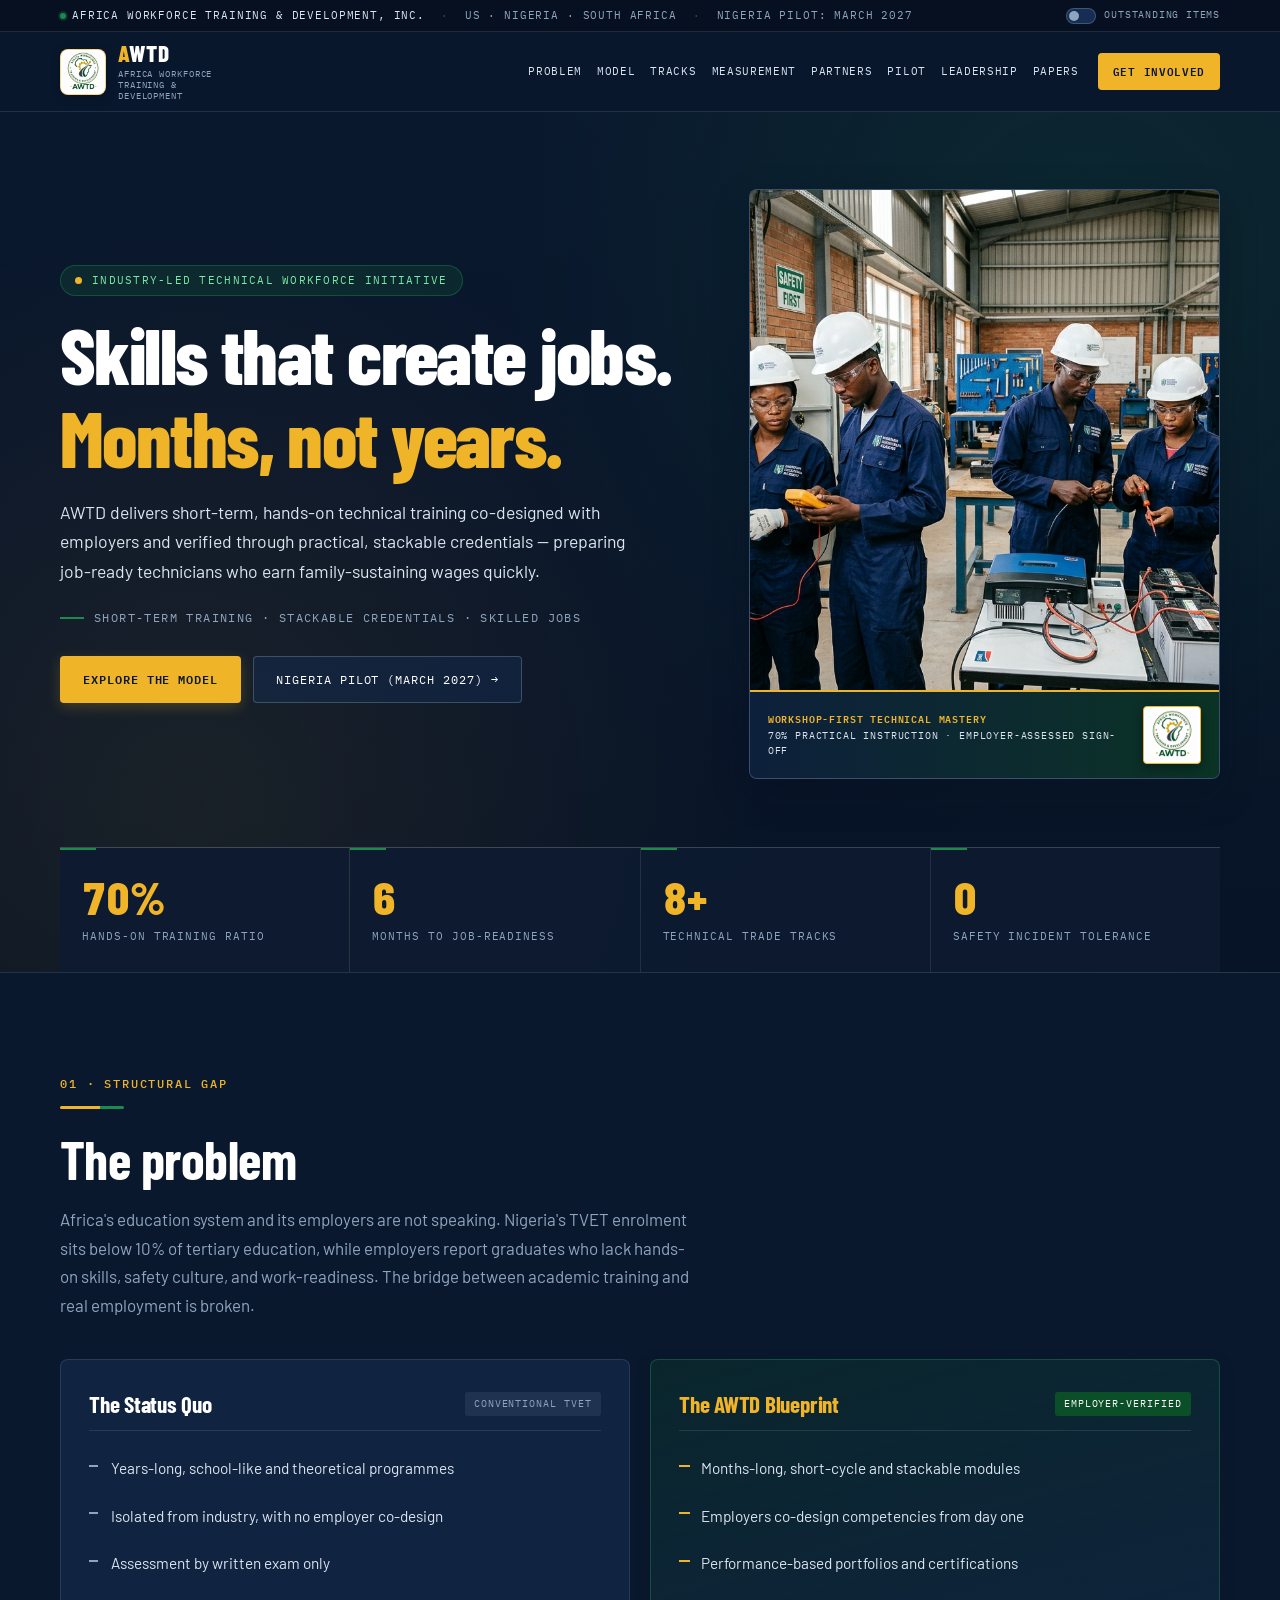
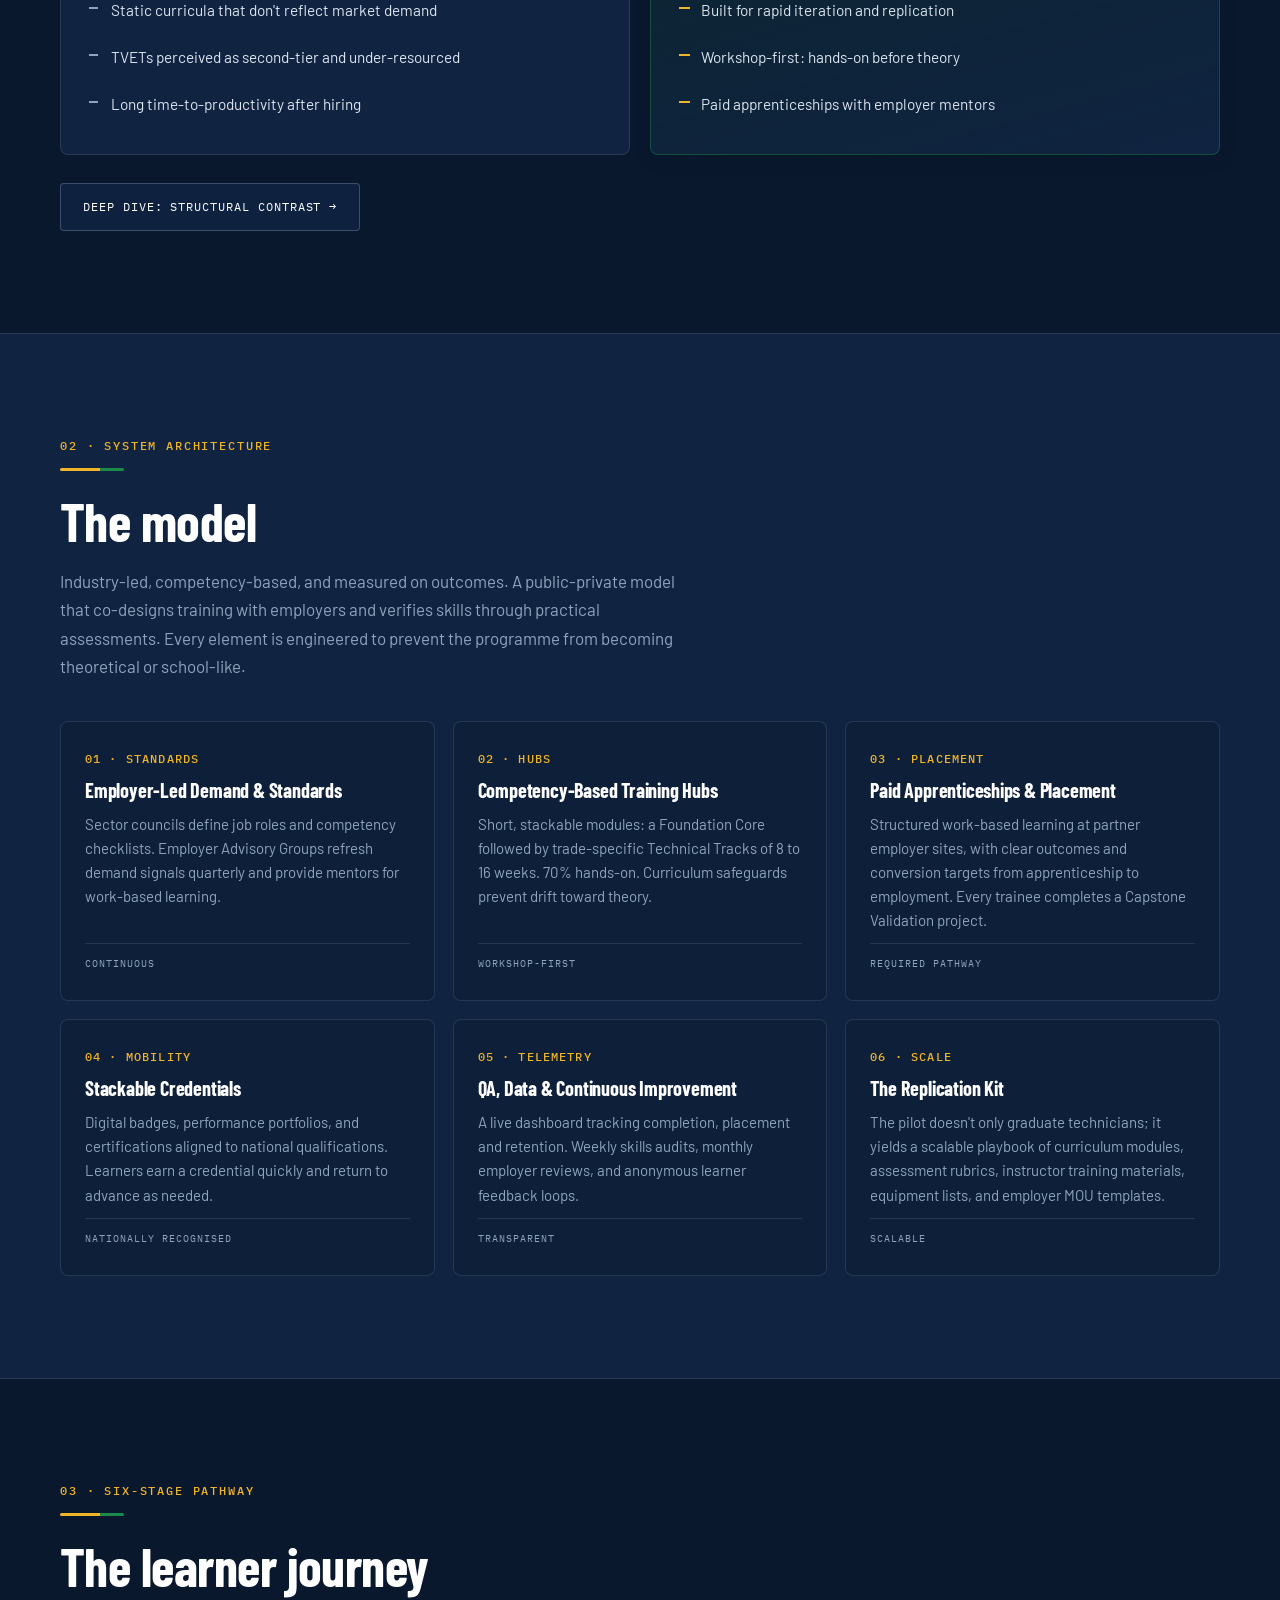
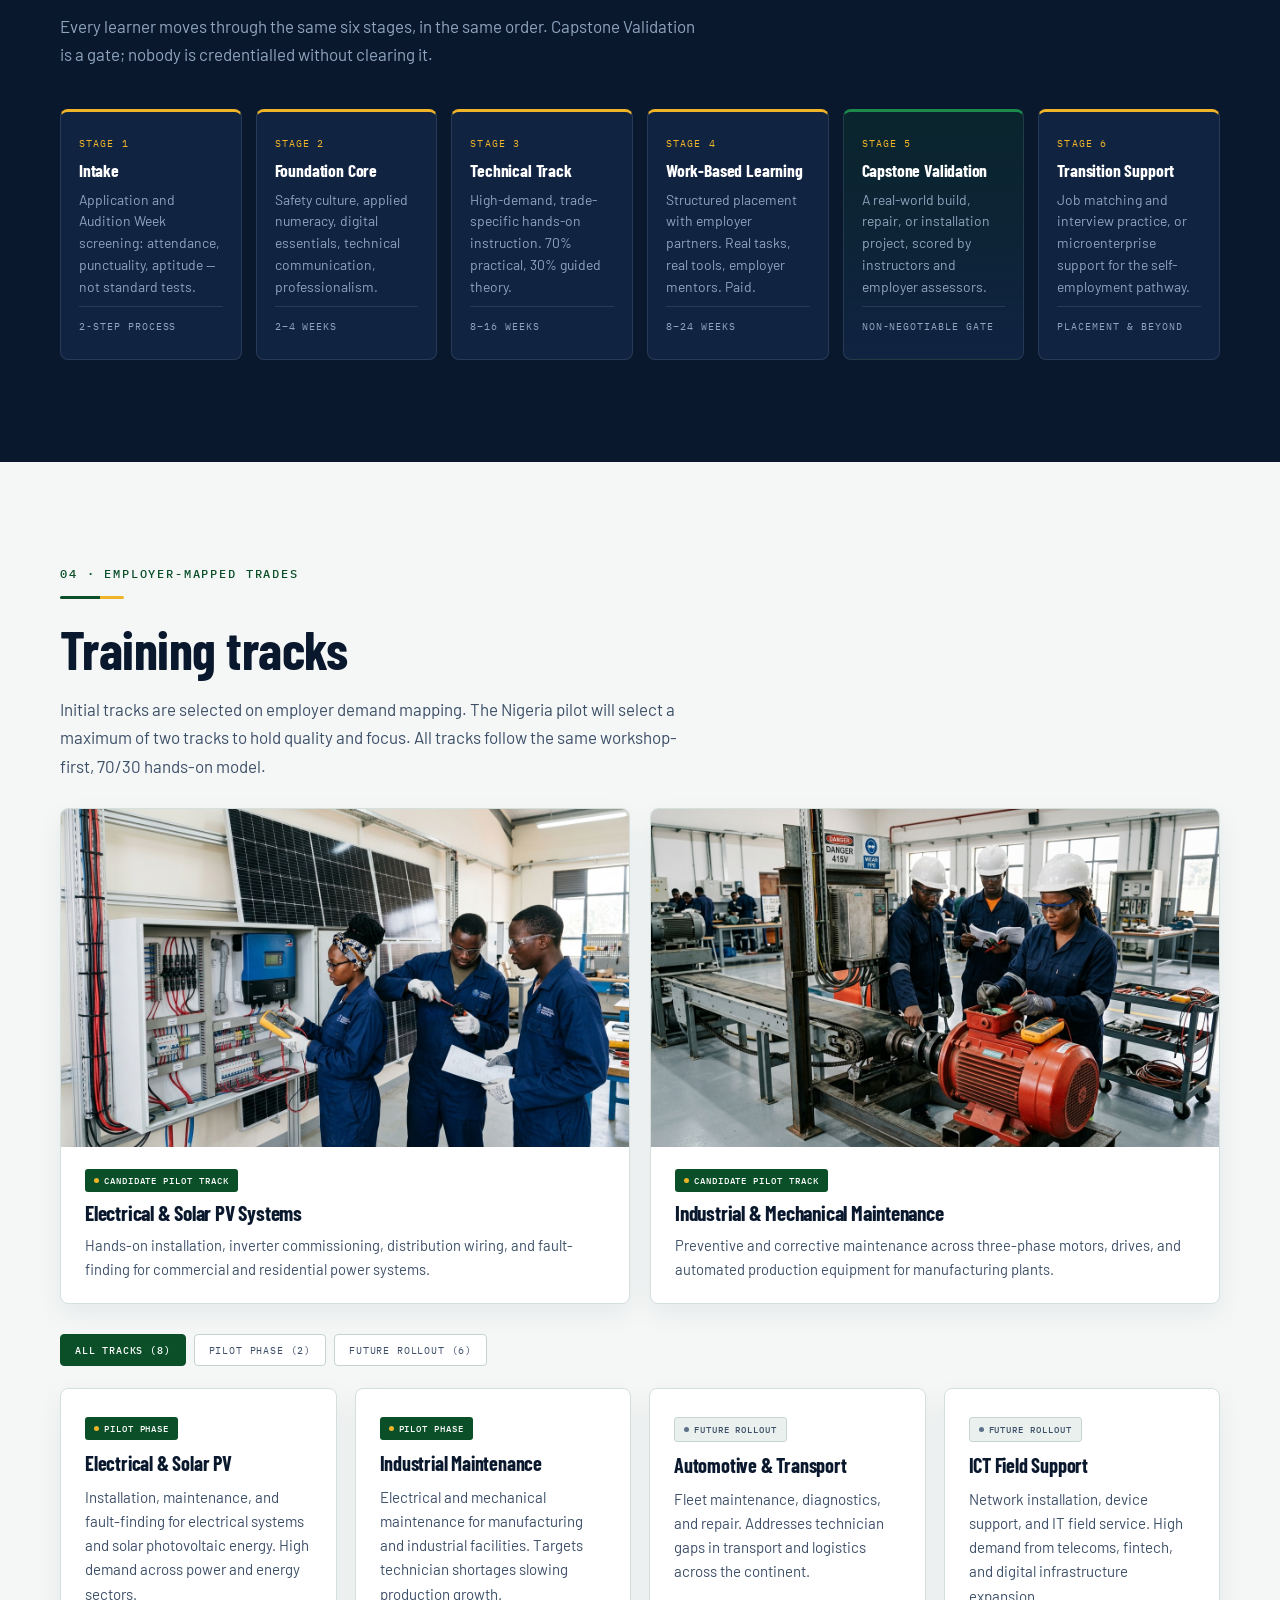
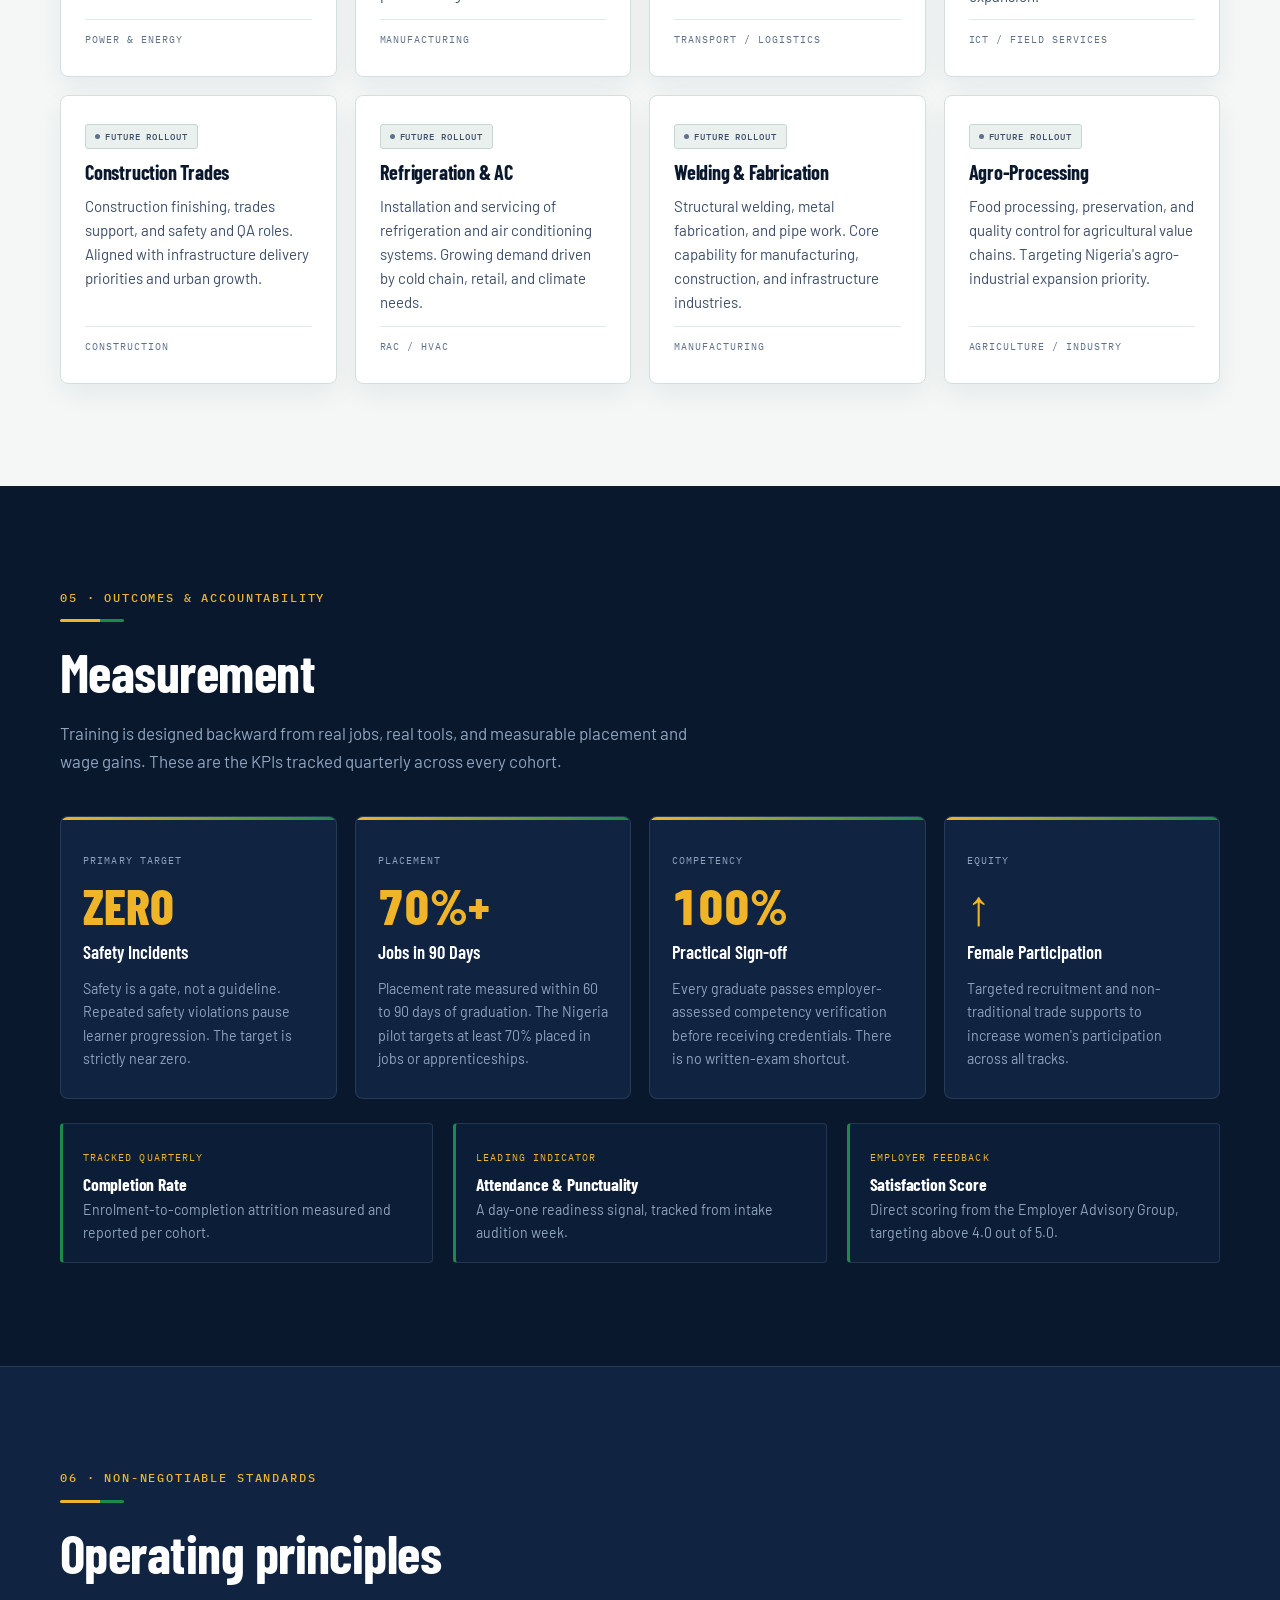
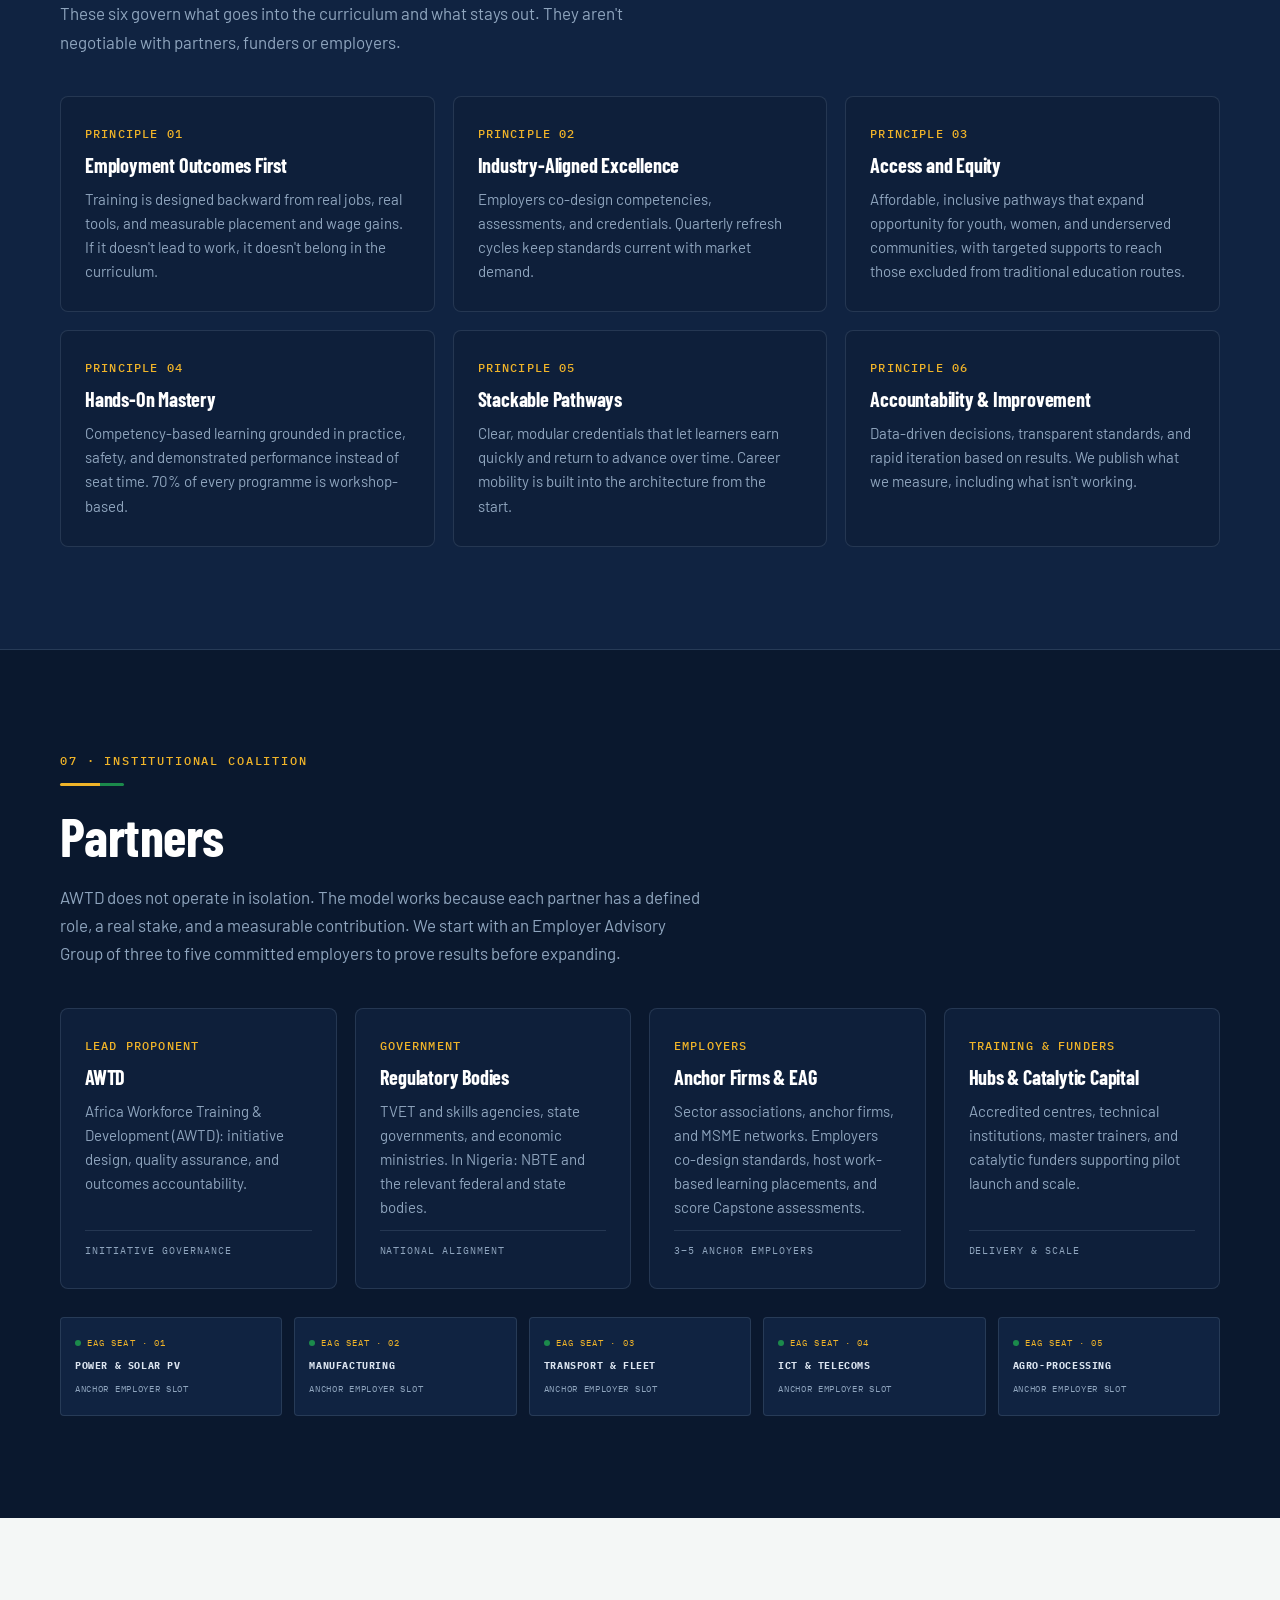
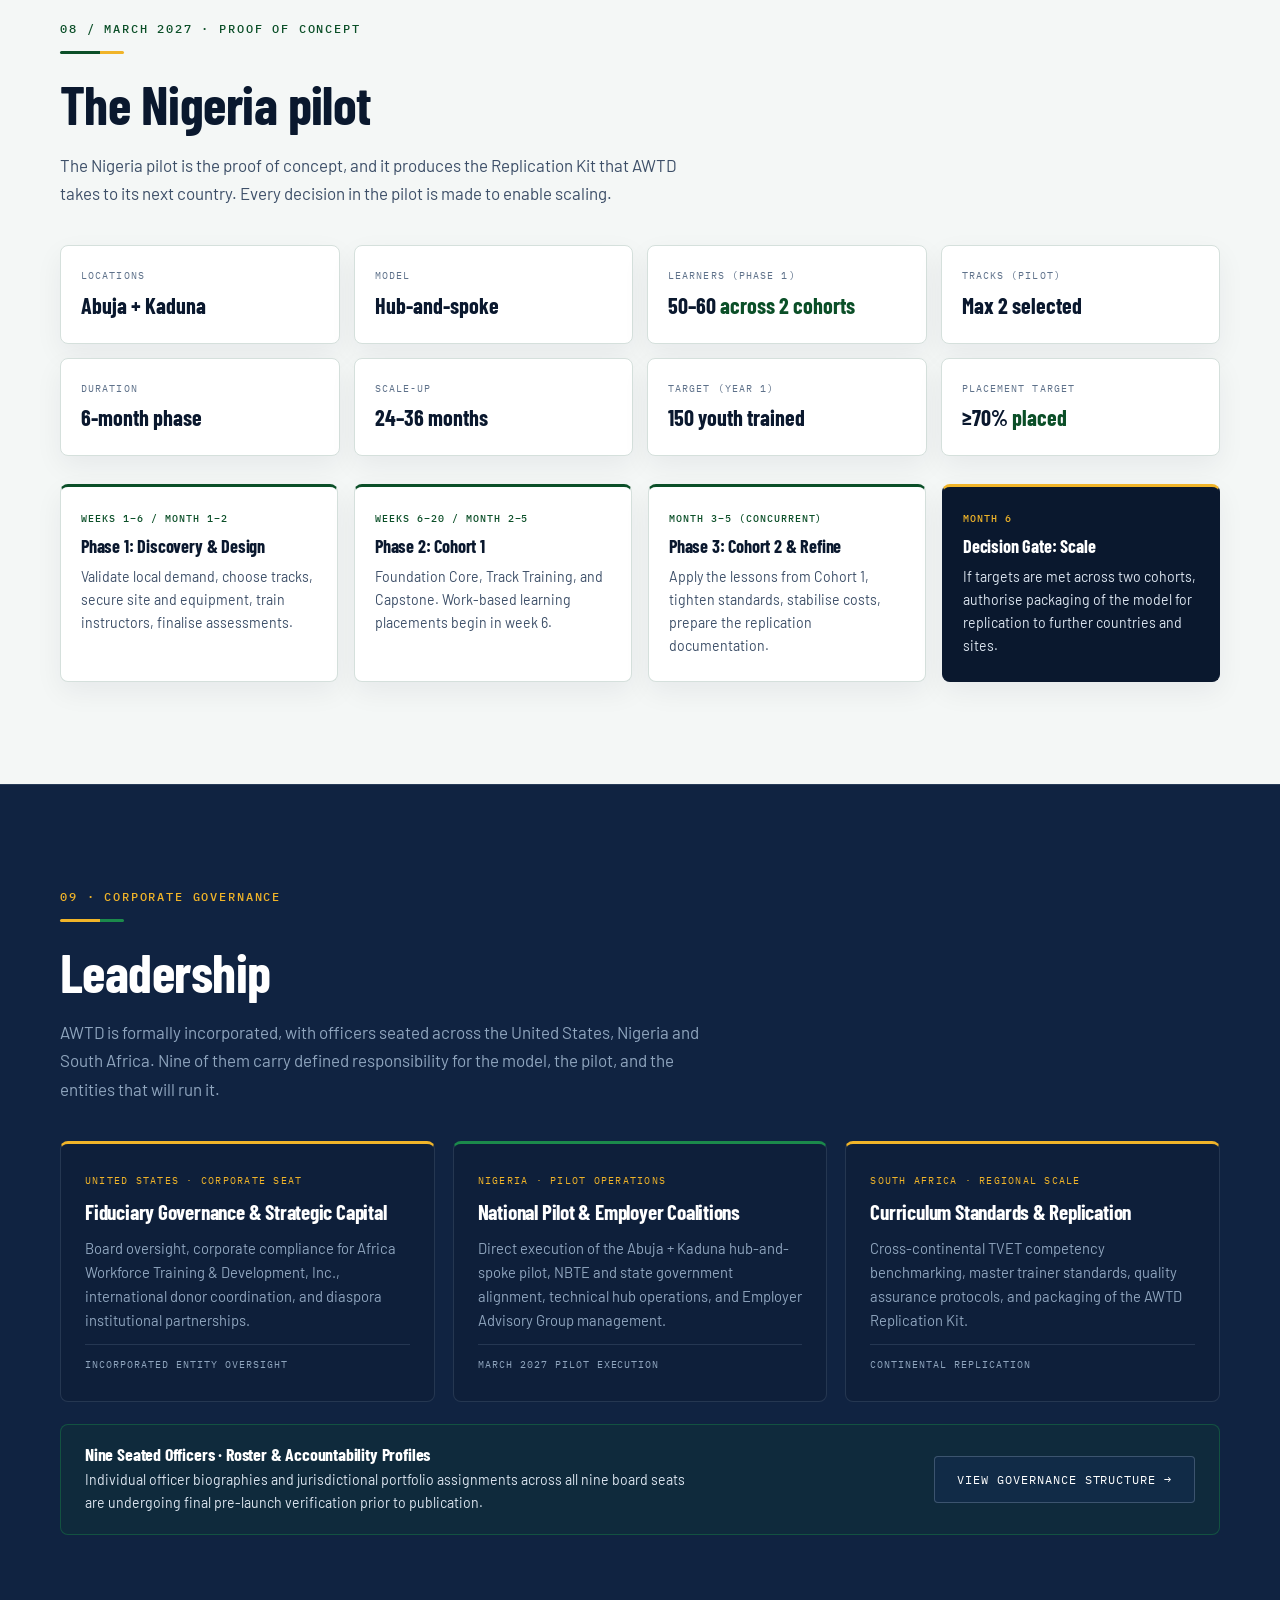
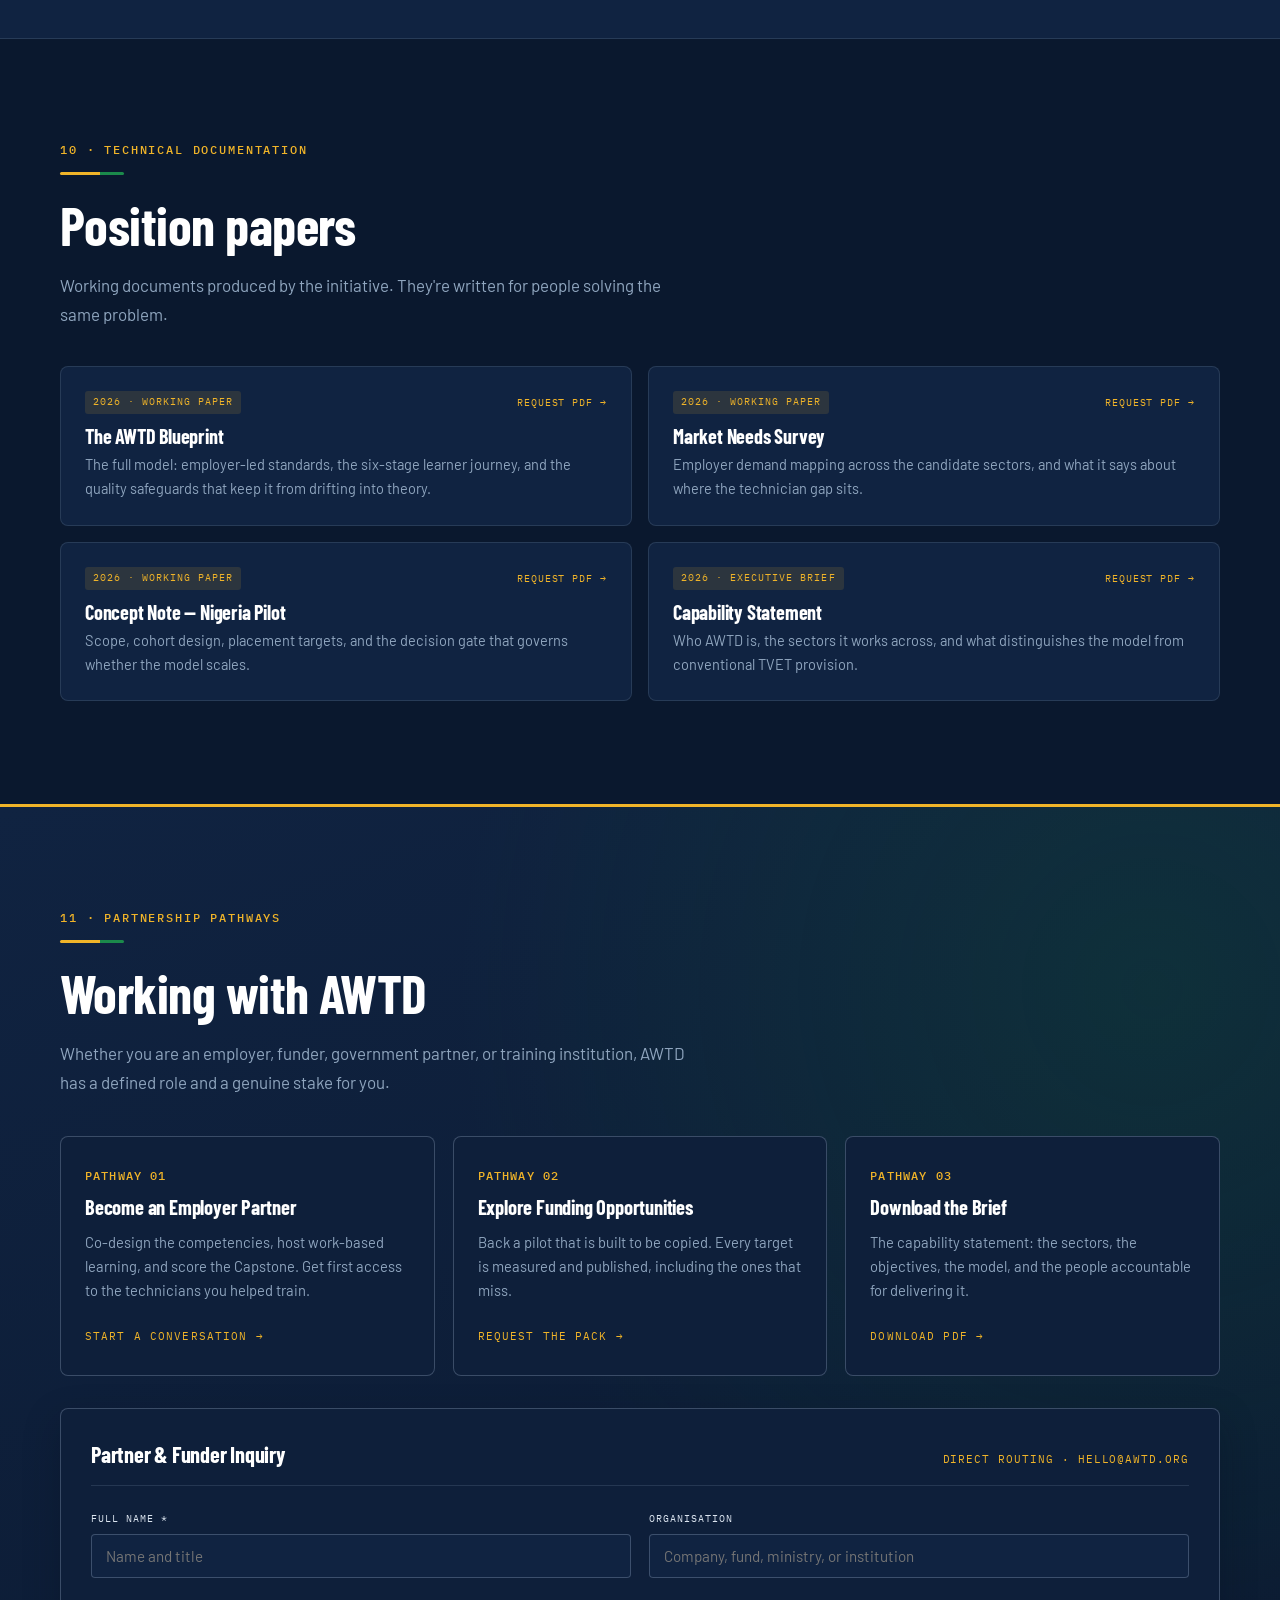
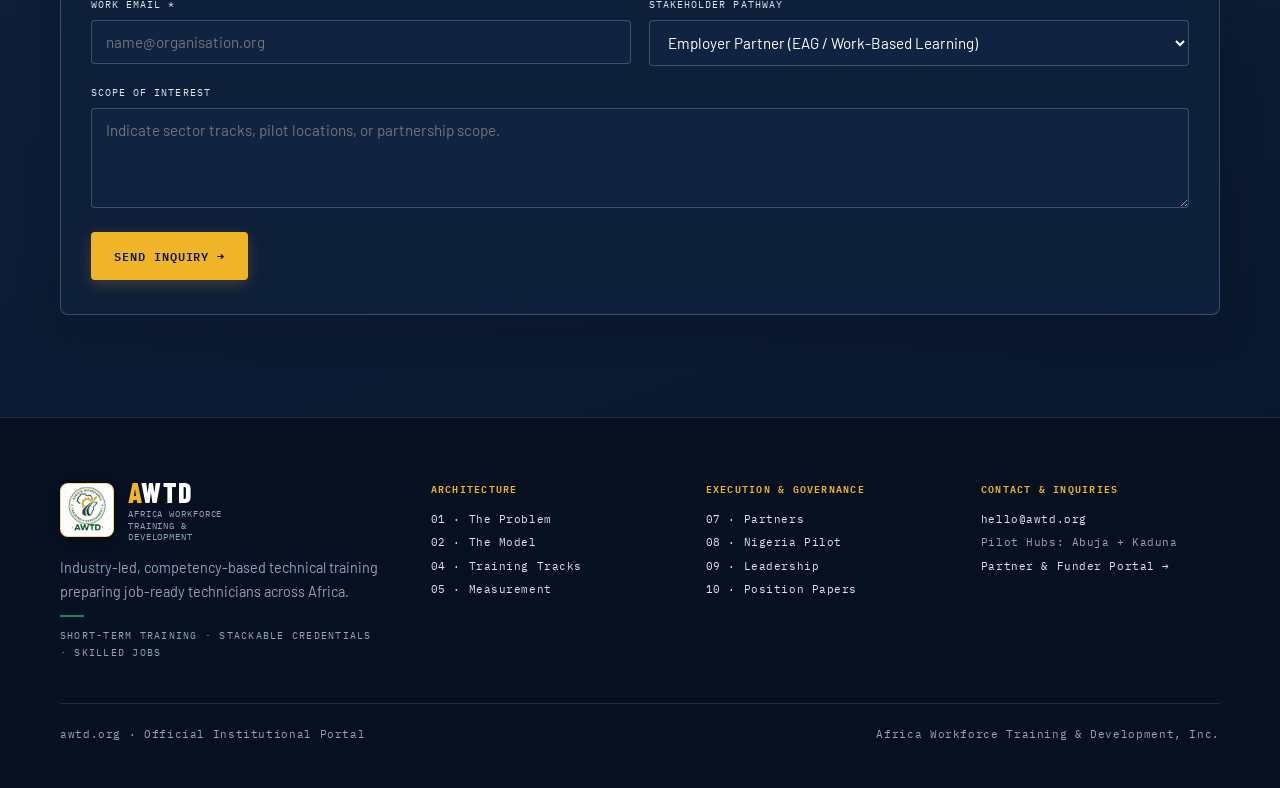
==== index.html @ c9d4e398 "Initial commit: Production-ready AWTD multi-page website" ====
<!DOCTYPE html>
<html lang="en">
<head>
  <meta charset="UTF-8">
  <meta name="viewport" content="width=device-width, initial-scale=1.0, viewport-fit=cover">
  <meta name="claude:viewport-fit-sides" content="cover">
  <meta name="description" content="Africa Workforce Training & Development (AWTD) — Industry-led technical training delivering short-term, hands-on training and stackable credentials across Africa.">
  <title>AWTD — Africa Workforce Training &amp; Development</title>
  <link rel="icon" type="image/jpeg" href="04%20Logos/awtd-official-logo.jpg">
  <link rel="preconnect" href="https://fonts.gstatic.com" crossorigin>
  <link rel="stylesheet" href="https://fonts.googleapis.com/css2?family=Barlow+Condensed:wght@500;600;700;800&family=Barlow:wght@400;500;600&family=IBM+Plex+Mono:wght@400;500&display=swap">
  <link rel="stylesheet" href="css/styles.css">
</head>
<body>

<a class="skip-link" href="#mainContent">Skip to content</a>

<!-- ── INSTITUTIONAL TOP BAR ─────────────────────────────────── -->
<div class="topbar" role="region" aria-label="Institutional status and governance controls">
  <div class="wrap topbar-in">
    <div class="topbar-meta">
      <span class="topbar-badge">
        <span class="topbar-dot" aria-hidden="true"></span>
        <span>Africa Workforce Training &amp; Development, Inc.</span>
      </span>
      <span class="topbar-sep topbar-hide-sm" aria-hidden="true">·</span>
      <span class="topbar-hide-sm">US · Nigeria · South Africa</span>
      <span class="topbar-sep topbar-hide-sm" aria-hidden="true">·</span>
      <span class="topbar-hide-sm">Nigeria Pilot: March 2027</span>
    </div>
    <label class="switch" title="Highlight slots awaiting final board sign-off or asset clearance">
      <input type="checkbox" id="reviewToggle" role="switch" aria-checked="false">
      <span>Outstanding items</span>
      <span class="switch-count" id="reviewCount" aria-label="Number of outstanding items">9</span>
    </label>
  </div>
</div>

<!-- ── PRIMARY NAVIGATION ────────────────────────────────────── -->
<nav class="nav" aria-label="Primary Navigation">
  <div class="wrap nav-in">
    <a class="mark" href="index.html" aria-label="AWTD — Africa Workforce Training & Development Home">
      <img class="mark-seal" src="04%20Logos/awtd-official-logo.jpg" alt="Official AWTD Logo" width="46" height="46">
      <div class="mark-text">
        <span class="mark-glyph"><em>A</em>WTD</span>
        <span class="mark-sub">Africa Workforce Training &amp; Development</span>
      </div>
    </a>

    <button class="nav-toggle" id="navToggle" type="button" aria-expanded="false" aria-controls="navLinks" aria-label="Toggle navigation menu">
      <span class="nav-toggle-bar"></span>
      <span class="nav-toggle-bar"></span>
      <span class="nav-toggle-bar"></span>
    </button>

    <div class="nav-links" id="navLinks">
      <a href="problem.html">Problem</a>
      <a href="model.html">Model</a>
      <a href="tracks.html">Tracks</a>
      <a href="measurement.html">Measurement</a>
      <a href="partners.html">Partners</a>
      <a href="pilot.html">Pilot</a>
      <a href="leadership.html">Leadership</a>
      <a href="papers.html">Papers</a>
      <a class="nav-cta" href="get-involved.html">Get Involved</a>
    </div>
  </div>

  <div class="review-bar" role="region" aria-label="Outstanding items review bar">
    <div class="wrap review-bar-in">
      <span>BOARD REVIEW MODE ACTIVE · Dashed gold borders mark slots awaiting final asset delivery or board sign-off.</span>
      <div class="review-bar-actions">
        <button type="button" class="review-jump-btn" id="reviewNextBtn">Next outstanding item →</button>
      </div>
    </div>
  </div>
</nav>

<main id="mainContent">
  <!-- ── HERO ──────────────────────────────────────────────────── -->
  <header class="band hero" id="top">
    <div class="wrap">
      <div class="hero-grid">
        <div>
          <div class="hero-badge">
            <span class="hero-badge-dot" aria-hidden="true"></span>
            <span>Industry-Led Technical Workforce Initiative</span>
          </div>
          <h1>Skills that create jobs.<span>Months, not years.</span></h1>
          <p class="hero-lead">AWTD delivers short-term, hands-on technical training co-designed with employers and verified through practical, stackable credentials — preparing job-ready technicians who earn family-sustaining wages quickly.</p>
          <p class="strap">Short-term training · Stackable credentials · Skilled jobs</p>
          <div class="btns">
            <a class="btn btn-p" href="#model">Explore the Model</a>
            <a class="btn btn-s" href="#pilot">Nigeria Pilot (March 2027) →</a>
          </div>
        </div>

        <div class="hero-visual pend">
          <div class="hero-media-card">
            <img class="hero-photo" src="05%20Images/hero-workshop.jpg" alt="Technical trainees wiring an industrial electrical panel and solar inverter under instructor competency supervision" width="800" height="500">
            <div class="hero-media-bar">
              <div class="hero-media-caption">
                <strong>Workshop-First Technical Mastery</strong>
                <span>70% Practical Instruction · Employer-Assessed Sign-Off</span>
              </div>
              <img class="hero-emblem-floater" src="04%20Logos/awtd-official-logo.jpg" alt="Official AWTD Emblem" width="58" height="58">
            </div>
          </div>
          <div class="pend-note">AWAITING · Site-specific photography from Dr Sadique Ishaku's technicon and pilot site board members will be slotted here as received.</div>
        </div>
      </div>

      <div class="stats" aria-label="Key Programme Figures">
        <div class="stat">
          <b data-stat-target="70" data-stat-suffix="%">70%</b>
          <span>Hands-on training ratio</span>
        </div>
        <div class="stat">
          <b data-stat-target="6" data-stat-suffix="">6</b>
          <span>Months to job-readiness</span>
        </div>
        <div class="stat">
          <b data-stat-target="8" data-stat-suffix="+">8+</b>
          <span>Technical trade tracks</span>
        </div>
        <div class="stat">
          <b data-stat-target="0" data-stat-suffix="">0</b>
          <span>Safety incident tolerance</span>
        </div>
      </div>
    </div>
  </header>

  <!-- ── 01 THE PROBLEM ────────────────────────────────────────── -->
  <section class="band reveal" id="problem" aria-labelledby="heading-problem">
    <div class="wrap">
      <div class="sec-head">
        <p class="eyebrow">01 · Structural Gap</p>
        <div class="rule"></div>
        <h2 class="h-sec" id="heading-problem">The problem</h2>
        <p class="lead">Africa's education system and its employers are not speaking. Nigeria's TVET enrolment sits below 10% of tertiary education, while employers report graduates who lack hands-on skills, safety culture, and work-readiness. The bridge between academic training and real employment is broken.</p>
      </div>

      <div class="cols">
        <div class="col">
          <div class="col-header">
            <h3>The Status Quo</h3>
            <span class="col-badge">Conventional TVET</span>
          </div>
          <ul>
            <li data-dim="cycle">Years-long, school-like and theoretical programmes</li>
            <li data-dim="industry">Isolated from industry, with no employer co-design</li>
            <li data-dim="assessment">Assessment by written exam only</li>
            <li data-dim="curriculum">Static curricula that don't reflect market demand</li>
            <li data-dim="workshop">TVETs perceived as second-tier and under-resourced</li>
            <li data-dim="transition">Long time-to-productivity after hiring</li>
          </ul>
        </div>
        <div class="col col--alt">
          <div class="col-header">
            <h3>The AWTD Blueprint</h3>
            <span class="col-badge">Employer-Verified</span>
          </div>
          <ul>
            <li data-dim="cycle">Months-long, short-cycle and stackable modules</li>
            <li data-dim="industry">Employers co-design competencies from day one</li>
            <li data-dim="assessment">Performance-based portfolios and certifications</li>
            <li data-dim="curriculum">Built for rapid iteration and replication</li>
            <li data-dim="workshop">Workshop-first: hands-on before theory</li>
            <li data-dim="transition">Paid apprenticeships with employer mentors</li>
          </ul>
        </div>
      </div>

      <div class="btns" style="margin-top:28px">
        <a class="btn btn-s" href="problem.html">Deep Dive: Structural Contrast →</a>
      </div>
    </div>
  </section>

  <!-- ── 02 THE MODEL ──────────────────────────────────────────── -->
  <section class="band band--mid reveal" id="model" aria-labelledby="heading-model">
    <div class="wrap">
      <div class="sec-head">
        <p class="eyebrow">02 · System Architecture</p>
        <div class="rule"></div>
        <h2 class="h-sec" id="heading-model">The model</h2>
        <p class="lead">Industry-led, competency-based, and measured on outcomes. A public-private model that co-designs training with employers and verifies skills through practical assessments. Every element is engineered to prevent the programme from becoming theoretical or school-like.</p>
      </div>

      <div class="grid g3">
        <article class="card">
          <span class="card-n">01 · Standards</span>
          <h3>Employer-Led Demand &amp; Standards</h3>
          <p>Sector councils define job roles and competency checklists. Employer Advisory Groups refresh demand signals quarterly and provide mentors for work-based learning.</p>
          <span class="tag">Continuous</span>
        </article>
        <article class="card">
          <span class="card-n">02 · Hubs</span>
          <h3>Competency-Based Training Hubs</h3>
          <p>Short, stackable modules: a Foundation Core followed by trade-specific Technical Tracks of 8 to 16 weeks. 70% hands-on. Curriculum safeguards prevent drift toward theory.</p>
          <span class="tag">Workshop-first</span>
        </article>
        <article class="card">
          <span class="card-n">03 · Placement</span>
          <h3>Paid Apprenticeships &amp; Placement</h3>
          <p>Structured work-based learning at partner employer sites, with clear outcomes and conversion targets from apprenticeship to employment. Every trainee completes a Capstone Validation project.</p>
          <span class="tag">Required pathway</span>
        </article>
        <article class="card">
          <span class="card-n">04 · Mobility</span>
          <h3>Stackable Credentials</h3>
          <p>Digital badges, performance portfolios, and certifications aligned to national qualifications. Learners earn a credential quickly and return to advance as needed.</p>
          <span class="tag">Nationally recognised</span>
        </article>
        <article class="card">
          <span class="card-n">05 · Telemetry</span>
          <h3>QA, Data &amp; Continuous Improvement</h3>
          <p>A live dashboard tracking completion, placement and retention. Weekly skills audits, monthly employer reviews, and anonymous learner feedback loops.</p>
          <span class="tag">Transparent</span>
        </article>
        <article class="card">
          <span class="card-n">06 · Scale</span>
          <h3>The Replication Kit</h3>
          <p>The pilot doesn't only graduate technicians; it yields a scalable playbook of curriculum modules, assessment rubrics, instructor training materials, equipment lists, and employer MOU templates.</p>
          <span class="tag">Scalable</span>
        </article>
      </div>
    </div>
  </section>

  <!-- ── 03 THE LEARNER JOURNEY ────────────────────────────────── -->
  <section class="band reveal" id="journey" aria-labelledby="heading-journey">
    <div class="wrap">
      <div class="sec-head">
        <p class="eyebrow">03 · Six-Stage Pathway</p>
        <div class="rule"></div>
        <h2 class="h-sec" id="heading-journey">The learner journey</h2>
        <p class="lead">Every learner moves through the same six stages, in the same order. Capstone Validation is a gate; nobody is credentialled without clearing it.</p>
      </div>

      <div class="pend">
        <div class="journey">
          <div class="step">
            <span class="step-n">Stage 1</span>
            <h3>Intake</h3>
            <p>Application and Audition Week screening: attendance, punctuality, aptitude — not standard tests.</p>
            <span class="tag">2-Step Process</span>
          </div>
          <div class="step">
            <span class="step-n">Stage 2</span>
            <h3>Foundation Core</h3>
            <p>Safety culture, applied numeracy, digital essentials, technical communication, professionalism.</p>
            <span class="tag">2–4 Weeks</span>
          </div>
          <div class="step">
            <span class="step-n">Stage 3</span>
            <h3>Technical Track</h3>
            <p>High-demand, trade-specific hands-on instruction. 70% practical, 30% guided theory.</p>
            <span class="tag">8–16 Weeks</span>
          </div>
          <div class="step">
            <span class="step-n">Stage 4</span>
            <h3>Work-Based Learning</h3>
            <p>Structured placement with employer partners. Real tasks, real tools, employer mentors. Paid.</p>
            <span class="tag">8–24 Weeks</span>
          </div>
          <div class="step">
            <span class="step-n">Stage 5</span>
            <h3>Capstone Validation</h3>
            <p>A real-world build, repair, or installation project, scored by instructors and employer assessors.</p>
            <span class="tag">Non-Negotiable Gate</span>
          </div>
          <div class="step">
            <span class="step-n">Stage 6</span>
            <h3>Transition Support</h3>
            <p>Job matching and interview practice, or microenterprise support for the self-employment pathway.</p>
            <span class="tag">Placement &amp; Beyond</span>
          </div>
        </div>
        <div class="pend-note">DURATION CONFIRMATION · Stages 2 (Foundation Core) and 4 (Work-Based Learning) durations are being confirmed against the updated training design.</div>
      </div>
    </div>
  </section>

  <!-- ── 04 TRAINING TRACKS ────────────────────────────────────── -->
  <section class="band band--light reveal" id="tracks" aria-labelledby="heading-tracks">
    <div class="wrap">
      <div class="sec-head">
        <p class="eyebrow">04 · Employer-Mapped Trades</p>
        <div class="rule"></div>
        <h2 class="h-sec" id="heading-tracks">Training tracks</h2>
        <p class="lead">Initial tracks are selected on employer demand mapping. The Nigeria pilot will select a maximum of two tracks to hold quality and focus. All tracks follow the same workshop-first, 70/30 hands-on model.</p>
      </div>

      <!-- Featured Pilot Track Spotlights -->
      <div class="track-spotlight-grid">
        <div class="track-spotlight">
          <img src="05%20Images/solar-electrical-bay.jpg" alt="Trainees testing solar photovoltaic panels and electrical distribution switchgear" width="600" height="338" loading="lazy">
          <div class="track-spotlight-body">
            <span class="chip">Candidate Pilot Track</span>
            <h3>Electrical &amp; Solar PV Systems</h3>
            <p>Hands-on installation, inverter commissioning, distribution wiring, and fault-finding for commercial and residential power systems.</p>
          </div>
        </div>
        <div class="track-spotlight">
          <img src="05%20Images/industrial-maintenance-bay.jpg" alt="Technicians diagnosing a three-phase industrial motor and automated conveyor system" width="600" height="338" loading="lazy">
          <div class="track-spotlight-body">
            <span class="chip">Candidate Pilot Track</span>
            <h3>Industrial &amp; Mechanical Maintenance</h3>
            <p>Preventive and corrective maintenance across three-phase motors, drives, and automated production equipment for manufacturing plants.</p>
          </div>
        </div>
      </div>

      <div class="tracks-toolbar" aria-label="Filter training tracks">
        <div class="track-filters" role="group" aria-label="Track phase filter">
          <button type="button" class="filter-btn is-active" data-track-filter="all" aria-pressed="true">All Tracks (8)</button>
          <button type="button" class="filter-btn" data-track-filter="pilot" aria-pressed="false">Pilot Phase (<span data-filter-count="pilot">2</span>)</button>
          <button type="button" class="filter-btn" data-track-filter="future" aria-pressed="false">Future Rollout (<span data-filter-count="future">6</span>)</button>
        </div>
        <span id="trackPilotStatus" class="eyebrow" style="margin:0;color:var(--green)" aria-live="polite"></span>
      </div>

      <div class="grid g4 pend" id="tracksGrid" style="margin-top:22px">
        <article class="card track-card" data-track-id="electrical-solar" data-pilot="true">
          <span class="chip">Pilot phase</span>
          <h3>Electrical &amp; Solar PV</h3>
          <p>Installation, maintenance, and fault-finding for electrical systems and solar photovoltaic energy. High demand across power and energy sectors.</p>
          <button type="button" class="track-pilot-toggle">Remove Pilot chip</button>
          <span class="tag">Power &amp; Energy</span>
        </article>
        <article class="card track-card" data-track-id="industrial-maintenance" data-pilot="true">
          <span class="chip">Pilot phase</span>
          <h3>Industrial Maintenance</h3>
          <p>Electrical and mechanical maintenance for manufacturing and industrial facilities. Targets technician shortages slowing production growth.</p>
          <button type="button" class="track-pilot-toggle">Remove Pilot chip</button>
          <span class="tag">Manufacturing</span>
        </article>
        <article class="card track-card" data-track-id="automotive-transport" data-pilot="false">
          <span class="chip chip--future">Future rollout</span>
          <h3>Automotive &amp; Transport</h3>
          <p>Fleet maintenance, diagnostics, and repair. Addresses technician gaps in transport and logistics across the continent.</p>
          <button type="button" class="track-pilot-toggle">Set as Pilot track</button>
          <span class="tag">Transport / Logistics</span>
        </article>
        <article class="card track-card" data-track-id="ict-field-support" data-pilot="false">
          <span class="chip chip--future">Future rollout</span>
          <h3>ICT Field Support</h3>
          <p>Network installation, device support, and IT field service. High demand from telecoms, fintech, and digital infrastructure expansion.</p>
          <button type="button" class="track-pilot-toggle">Set as Pilot track</button>
          <span class="tag">ICT / Field Services</span>
        </article>
        <article class="card track-card" data-track-id="construction-trades" data-pilot="false">
          <span class="chip chip--future">Future rollout</span>
          <h3>Construction Trades</h3>
          <p>Construction finishing, trades support, and safety and QA roles. Aligned with infrastructure delivery priorities and urban growth.</p>
          <button type="button" class="track-pilot-toggle">Set as Pilot track</button>
          <span class="tag">Construction</span>
        </article>
        <article class="card track-card" data-track-id="refrigeration-ac" data-pilot="false">
          <span class="chip chip--future">Future rollout</span>
          <h3>Refrigeration &amp; AC</h3>
          <p>Installation and servicing of refrigeration and air conditioning systems. Growing demand driven by cold chain, retail, and climate needs.</p>
          <button type="button" class="track-pilot-toggle">Set as Pilot track</button>
          <span class="tag">RAC / HVAC</span>
        </article>
        <article class="card track-card" data-track-id="welding-fabrication" data-pilot="false">
          <span class="chip chip--future">Future rollout</span>
          <h3>Welding &amp; Fabrication</h3>
          <p>Structural welding, metal fabrication, and pipe work. Core capability for manufacturing, construction, and infrastructure industries.</p>
          <button type="button" class="track-pilot-toggle">Set as Pilot track</button>
          <span class="tag">Manufacturing</span>
        </article>
        <article class="card track-card" data-track-id="agro-processing" data-pilot="false">
          <span class="chip chip--future">Future rollout</span>
          <h3>Agro-Processing</h3>
          <p>Food processing, preservation, and quality control for agricultural value chains. Targeting Nigeria's agro-industrial expansion priority.</p>
          <button type="button" class="track-pilot-toggle">Set as Pilot track</button>
          <span class="tag">Agriculture / Industry</span>
        </article>
        <div class="pend-note" style="grid-column: 1 / -1;">DECISION OUTSTANDING · The two "Pilot phase" chips are movable. Use the buttons on each card in Review Mode to reassign which two tracks the Nigeria pilot activates.</div>
      </div>
    </div>
  </section>

  <!-- ── 05 MEASUREMENT ────────────────────────────────────────── -->
  <section class="band reveal" id="impact" aria-labelledby="heading-impact">
    <div class="wrap">
      <div class="sec-head">
        <p class="eyebrow">05 · Outcomes &amp; Accountability</p>
        <div class="rule"></div>
        <h2 class="h-sec" id="heading-impact">Measurement</h2>
        <p class="lead">Training is designed backward from real jobs, real tools, and measurable placement and wage gains. These are the KPIs tracked quarterly across every cohort.</p>
      </div>

      <div class="metrics">
        <div class="metric">
          <span class="k">Primary Target</span>
          <div class="v">ZERO</div>
          <div class="l">Safety Incidents</div>
          <p>Safety is a gate, not a guideline. Repeated safety violations pause learner progression. The target is strictly near zero.</p>
        </div>
        <div class="metric">
          <span class="k">Placement</span>
          <div class="v">70%+</div>
          <div class="l">Jobs in 90 Days</div>
          <p>Placement rate measured within 60 to 90 days of graduation. The Nigeria pilot targets at least 70% placed in jobs or apprenticeships.</p>
        </div>
        <div class="metric">
          <span class="k">Competency</span>
          <div class="v">100%</div>
          <div class="l">Practical Sign-off</div>
          <p>Every graduate passes employer-assessed competency verification before receiving credentials. There is no written-exam shortcut.</p>
        </div>
        <div class="metric">
          <span class="k">Equity</span>
          <div class="v">↑</div>
          <div class="l">Female Participation</div>
          <p>Targeted recruitment and non-traditional trade supports to increase women's participation across all tracks.</p>
        </div>
      </div>

      <div class="sub-metrics">
        <div class="sub">
          <span class="k">Tracked Quarterly</span>
          <h4>Completion Rate</h4>
          <p>Enrolment-to-completion attrition measured and reported per cohort.</p>
        </div>
        <div class="sub">
          <span class="k">Leading Indicator</span>
          <h4>Attendance &amp; Punctuality</h4>
          <p>A day-one readiness signal, tracked from intake audition week.</p>
        </div>
        <div class="sub">
          <span class="k">Employer Feedback</span>
          <h4>Satisfaction Score</h4>
          <p>Direct scoring from the Employer Advisory Group, targeting above 4.0 out of 5.0.</p>
        </div>
      </div>
    </div>
  </section>

  <!-- ── 06 OPERATING PRINCIPLES ───────────────────────────────── -->
  <section class="band band--mid reveal" id="principles" aria-labelledby="heading-principles">
    <div class="wrap">
      <div class="sec-head">
        <p class="eyebrow">06 · Non-Negotiable Standards</p>
        <div class="rule"></div>
        <h2 class="h-sec" id="heading-principles">Operating principles</h2>
        <p class="lead">These six govern what goes into the curriculum and what stays out. They aren't negotiable with partners, funders or employers.</p>
      </div>

      <div class="grid g3">
        <article class="card">
          <span class="card-n">Principle 01</span>
          <h3>Employment Outcomes First</h3>
          <p>Training is designed backward from real jobs, real tools, and measurable placement and wage gains. If it doesn't lead to work, it doesn't belong in the curriculum.</p>
        </article>
        <article class="card">
          <span class="card-n">Principle 02</span>
          <h3>Industry-Aligned Excellence</h3>
          <p>Employers co-design competencies, assessments, and credentials. Quarterly refresh cycles keep standards current with market demand.</p>
        </article>
        <article class="card">
          <span class="card-n">Principle 03</span>
          <h3>Access and Equity</h3>
          <p>Affordable, inclusive pathways that expand opportunity for youth, women, and underserved communities, with targeted supports to reach those excluded from traditional education routes.</p>
        </article>
        <article class="card">
          <span class="card-n">Principle 04</span>
          <h3>Hands-On Mastery</h3>
          <p>Competency-based learning grounded in practice, safety, and demonstrated performance instead of seat time. 70% of every programme is workshop-based.</p>
        </article>
        <article class="card">
          <span class="card-n">Principle 05</span>
          <h3>Stackable Pathways</h3>
          <p>Clear, modular credentials that let learners earn quickly and return to advance over time. Career mobility is built into the architecture from the start.</p>
        </article>
        <article class="card">
          <span class="card-n">Principle 06</span>
          <h3>Accountability &amp; Improvement</h3>
          <p>Data-driven decisions, transparent standards, and rapid iteration based on results. We publish what we measure, including what isn't working.</p>
        </article>
      </div>
    </div>
  </section>

  <!-- ── 07 PARTNERS ───────────────────────────────────────────── -->
  <section class="band reveal" id="partners" aria-labelledby="heading-partners">
    <div class="wrap">
      <div class="sec-head">
        <p class="eyebrow">07 · Institutional Coalition</p>
        <div class="rule"></div>
        <h2 class="h-sec" id="heading-partners">Partners</h2>
        <p class="lead">AWTD does not operate in isolation. The model works because each partner has a defined role, a real stake, and a measurable contribution. We start with an Employer Advisory Group of three to five committed employers to prove results before expanding.</p>
      </div>

      <div class="grid g4">
        <div class="card">
          <span class="card-n">Lead Proponent</span>
          <h3>AWTD</h3>
          <p>Africa Workforce Training &amp; Development (AWTD): initiative design, quality assurance, and outcomes accountability.</p>
          <span class="tag">Initiative Governance</span>
        </div>
        <div class="card">
          <span class="card-n">Government</span>
          <h3>Regulatory Bodies</h3>
          <p>TVET and skills agencies, state governments, and economic ministries. In Nigeria: NBTE and the relevant federal and state bodies.</p>
          <span class="tag">National Alignment</span>
        </div>
        <div class="card">
          <span class="card-n">Employers</span>
          <h3>Anchor Firms &amp; EAG</h3>
          <p>Sector associations, anchor firms, and MSME networks. Employers co-design standards, host work-based learning placements, and score Capstone assessments.</p>
          <span class="tag">3–5 Anchor Employers</span>
        </div>
        <div class="card">
          <span class="card-n">Training &amp; Funders</span>
          <h3>Hubs &amp; Catalytic Capital</h3>
          <p>Accredited centres, technical institutions, master trainers, and catalytic funders supporting pilot launch and scale.</p>
          <span class="tag">Delivery &amp; Scale</span>
        </div>
      </div>

      <div class="pend">
        <div class="logos" aria-label="Employer Advisory Group Anchor Sector Seats">
          <div class="logo-slot">
            <span class="logo-slot-idx">EAG Seat · 01</span>
            <strong>Power &amp; Solar PV</strong>
            <span class="logo-slot-status">Anchor Employer Slot</span>
          </div>
          <div class="logo-slot">
            <span class="logo-slot-idx">EAG Seat · 02</span>
            <strong>Manufacturing</strong>
            <span class="logo-slot-status">Anchor Employer Slot</span>
          </div>
          <div class="logo-slot">
            <span class="logo-slot-idx">EAG Seat · 03</span>
            <strong>Transport &amp; Fleet</strong>
            <span class="logo-slot-status">Anchor Employer Slot</span>
          </div>
          <div class="logo-slot">
            <span class="logo-slot-idx">EAG Seat · 04</span>
            <strong>ICT &amp; Telecoms</strong>
            <span class="logo-slot-status">Anchor Employer Slot</span>
          </div>
          <div class="logo-slot">
            <span class="logo-slot-idx">EAG Seat · 05</span>
            <strong>Agro-Processing</strong>
            <span class="logo-slot-status">Anchor Employer Slot</span>
          </div>
        </div>
        <div class="pend-note">AWAITING PERMISSION · Anchor employers are not named publicly until formal co-branding consent is signed off.</div>
      </div>
    </div>
  </section>

  <!-- ── 08 THE NIGERIA PILOT ──────────────────────────────────── -->
  <section class="band band--light reveal" id="pilot" aria-labelledby="heading-pilot">
    <div class="wrap">
      <div class="sec-head">
        <p class="eyebrow">08 / March 2027 · Proof of Concept</p>
        <div class="rule"></div>
        <h2 class="h-sec" id="heading-pilot">The Nigeria pilot</h2>
        <p class="lead">The Nigeria pilot is the proof of concept, and it produces the Replication Kit that AWTD takes to its next country. Every decision in the pilot is made to enable scaling.</p>
      </div>

      <div class="specs">
        <div class="spec"><span class="k">Locations</span><span class="v" data-config="pilot-cities">Abuja + Kaduna</span></div>
        <div class="spec"><span class="k">Model</span><span class="v">Hub-and-spoke</span></div>
        <div class="spec"><span class="k">Learners (Phase 1)</span><span class="v">50–60 <em>across 2 cohorts</em></span></div>
        <div class="spec"><span class="k">Tracks (Pilot)</span><span class="v">Max 2 selected</span></div>
        <div class="spec"><span class="k">Duration</span><span class="v">6-month phase</span></div>
        <div class="spec"><span class="k">Scale-up</span><span class="v">24–36 months</span></div>
        <div class="spec"><span class="k">Target (Year 1)</span><span class="v">150 youth trained</span></div>
        <div class="spec"><span class="k">Placement Target</span><span class="v">≥70% <em>placed</em></span></div>
      </div>

      <div class="pend" style="margin-top:16px">
        <div class="pend-note">TWO ITEMS · Cities (<span data-config="pilot-cities">Abuja + Kaduna</span>) are wired to a single configuration field (<code>AWTD_CONFIG.pilotCities</code>). No budget figure appears on the public site.</div>
      </div>

      <div class="phases">
        <div class="phase">
          <span class="k">Weeks 1–6 / Month 1–2</span>
          <h4>Phase 1: Discovery &amp; Design</h4>
          <p>Validate local demand, choose tracks, secure site and equipment, train instructors, finalise assessments.</p>
        </div>
        <div class="phase">
          <span class="k">Weeks 6–20 / Month 2–5</span>
          <h4>Phase 2: Cohort 1</h4>
          <p>Foundation Core, Track Training, and Capstone. Work-based learning placements begin in week 6.</p>
        </div>
        <div class="phase">
          <span class="k">Month 3–5 (concurrent)</span>
          <h4>Phase 3: Cohort 2 &amp; Refine</h4>
          <p>Apply the lessons from Cohort 1, tighten standards, stabilise costs, prepare the replication documentation.</p>
        </div>
        <div class="phase phase--gate">
          <span class="k">Month 6</span>
          <h4>Decision Gate: Scale</h4>
          <p>If targets are met across two cohorts, authorise packaging of the model for replication to further countries and sites.</p>
        </div>
      </div>
    </div>
  </section>

  <!-- ── 09 LEADERSHIP ─────────────────────────────────────────── -->
  <section class="band band--mid reveal" id="team" aria-labelledby="heading-team">
    <div class="wrap">
      <div class="sec-head">
        <p class="eyebrow">09 · Corporate Governance</p>
        <div class="rule"></div>
        <h2 class="h-sec" id="heading-team">Leadership</h2>
        <p class="lead">AWTD is formally incorporated, with officers seated across the United States, Nigeria and South Africa. Nine of them carry defined responsibility for the model, the pilot, and the entities that will run it.</p>
      </div>

      <div class="pend">
        <div class="gov-grid">
          <article class="gov-card">
            <span class="gov-jurisdiction">United States · Corporate Seat</span>
            <h3>Fiduciary Governance &amp; Strategic Capital</h3>
            <p>Board oversight, corporate compliance for Africa Workforce Training &amp; Development, Inc., international donor coordination, and diaspora institutional partnerships.</p>
            <span class="tag">Incorporated Entity Oversight</span>
          </article>
          <article class="gov-card">
            <span class="gov-jurisdiction">Nigeria · Pilot Operations</span>
            <h3>National Pilot &amp; Employer Coalitions</h3>
            <p>Direct execution of the <span data-config="pilot-cities">Abuja + Kaduna</span> hub-and-spoke pilot, NBTE and state government alignment, technical hub operations, and Employer Advisory Group management.</p>
            <span class="tag">March 2027 Pilot Execution</span>
          </article>
          <article class="gov-card">
            <span class="gov-jurisdiction">South Africa · Regional Scale</span>
            <h3>Curriculum Standards &amp; Replication</h3>
            <p>Cross-continental TVET competency benchmarking, master trainer standards, quality assurance protocols, and packaging of the AWTD Replication Kit.</p>
            <span class="tag">Continental Replication</span>
          </article>
        </div>

        <div class="gov-roster-bar">
          <div class="gov-roster-text">
            <h4>Nine Seated Officers · Roster &amp; Accountability Profiles</h4>
            <p>Individual officer biographies and jurisdictional portfolio assignments across all nine board seats are undergoing final pre-launch verification prior to publication.</p>
          </div>
          <a class="btn btn-s" href="leadership.html">View Governance Structure →</a>
        </div>

        <div class="pend-note">LAUNCH GATE · Nine officers across the US, Nigeria, and South Africa. Individual officer names, titles, and 2–3 line biographies are withheld pending final reconciliation of the officer table across internal governance documents.</div>
      </div>
    </div>
  </section>

  <!-- ── 10 POSITION PAPERS ────────────────────────────────────── -->
  <section class="band reveal" id="insights" aria-labelledby="heading-insights">
    <div class="wrap">
      <div class="sec-head">
        <p class="eyebrow">10 · Technical Documentation</p>
        <div class="rule"></div>
        <h2 class="h-sec" id="heading-insights">Position papers</h2>
        <p class="lead">Working documents produced by the initiative. They're written for people solving the same problem.</p>
      </div>

      <div class="pend">
        <div class="papers">
          <div class="paper" role="button" tabindex="0" data-doc-id="blueprint" aria-label="View status for The AWTD Blueprint PDF">
            <div>
              <div class="paper-top">
                <span class="date">2026 · Working Paper</span>
                <span class="dl">Request PDF →</span>
              </div>
              <h4 style="margin-top:12px">The AWTD Blueprint</h4>
              <p>The full model: employer-led standards, the six-stage learner journey, and the quality safeguards that keep it from drifting into theory.</p>
            </div>
          </div>

          <div class="paper" role="button" tabindex="0" data-doc-id="market-survey" aria-label="View status for Market Needs Survey PDF">
            <div>
              <div class="paper-top">
                <span class="date">2026 · Working Paper</span>
                <span class="dl">Request PDF →</span>
              </div>
              <h4 style="margin-top:12px">Market Needs Survey</h4>
              <p>Employer demand mapping across the candidate sectors, and what it says about where the technician gap sits.</p>
            </div>
          </div>

          <div class="paper" role="button" tabindex="0" data-doc-id="concept-note" aria-label="View status for Concept Note, Nigeria Pilot PDF">
            <div>
              <div class="paper-top">
                <span class="date">2026 · Working Paper</span>
                <span class="dl">Request PDF →</span>
              </div>
              <h4 style="margin-top:12px">Concept Note — Nigeria Pilot</h4>
              <p>Scope, cohort design, placement targets, and the decision gate that governs whether the model scales.</p>
            </div>
          </div>

          <div class="paper" role="button" tabindex="0" data-doc-id="capability-statement" aria-label="View status for Capability Statement PDF">
            <div>
              <div class="paper-top">
                <span class="date">2026 · Executive Brief</span>
                <span class="dl">Request PDF →</span>
              </div>
              <h4 style="margin-top:12px">Capability Statement</h4>
              <p>Who AWTD is, the sectors it works across, and what distinguishes the model from conventional TVET provision.</p>
            </div>
          </div>
        </div>
        <div class="pend-note">PROPOSED, NOT CLEARED · These four working documents are awaiting final public release clearance. Selecting any document opens the release status modal and inquiry routing.</div>
      </div>
    </div>
  </section>

  <!-- ── 11 WORKING WITH AWTD ──────────────────────────────────── -->
  <section class="band cta-band reveal" id="cta" aria-labelledby="heading-cta">
    <div class="wrap">
      <div class="sec-head">
        <p class="eyebrow">11 · Partnership Pathways</p>
        <div class="rule"></div>
        <h2 class="h-sec" id="heading-cta">Working with AWTD</h2>
        <p class="lead">Whether you are an employer, funder, government partner, or training institution, AWTD has a defined role and a genuine stake for you.</p>
      </div>

      <div class="cta-grid pend">
        <button type="button" class="cta-c" data-inquiry-topic="Employer Partner">
          <span class="card-n">Pathway 01</span>
          <h3>Become an Employer Partner</h3>
          <p>Co-design the competencies, host work-based learning, and score the Capstone. Get first access to the technicians you helped train.</p>
          <span class="go">Start a conversation →</span>
        </button>
        <button type="button" class="cta-c" data-inquiry-topic="Funding &amp; Catalytic Support">
          <span class="card-n">Pathway 02</span>
          <h3>Explore Funding Opportunities</h3>
          <p>Back a pilot that is built to be copied. Every target is measured and published, including the ones that miss.</p>
          <span class="go">Request the pack →</span>
        </button>
        <button type="button" class="cta-c" data-doc-id="capability-statement">
          <span class="card-n">Pathway 03</span>
          <h3>Download the Brief</h3>
          <p>The capability statement: the sectors, the objectives, the model, and the people accountable for delivering it.</p>
          <span class="go">Download PDF →</span>
        </button>
        <div class="pend-note" style="grid-column: 1 / -1;">DESTINATIONS OUTSTANDING · Unified inquiry form below routes directly to the single AWTD inbox (<span data-config="contact-email">hello@awtd.org</span>).</div>
      </div>

      <!-- Single-Inbox Partner & Funder Form -->
      <div class="inquiry-panel" id="inquiryPanel">
        <div class="inquiry-head">
          <h3>Partner &amp; Funder Inquiry</h3>
          <span>Direct routing · <span data-config="contact-email">hello@awtd.org</span></span>
        </div>
        <form class="inquiry-form" id="awtdInquiryForm" novalidate>
          <div class="form-field">
            <label for="inquiryName">Full Name *</label>
            <input type="text" id="inquiryName" name="name" required autocomplete="name" placeholder="Name and title">
          </div>
          <div class="form-field">
            <label for="inquiryOrg">Organisation</label>
            <input type="text" id="inquiryOrg" name="organisation" autocomplete="organization" placeholder="Company, fund, ministry, or institution">
          </div>
          <div class="form-field">
            <label for="inquiryEmail">Work Email *</label>
            <input type="email" id="inquiryEmail" name="email" required autocomplete="email" placeholder="name@organisation.org">
          </div>
          <div class="form-field">
            <label for="inquiryRole">Stakeholder Pathway</label>
            <select id="inquiryRole" name="role">
              <option value="Employer Partner">Employer Partner (EAG / Work-Based Learning)</option>
              <option value="Funding &amp; Catalytic Support">Funding &amp; Catalytic Support</option>
              <option value="Government &amp; Regulatory Partner">Government &amp; Regulatory Partner</option>
              <option value="Training Institution">Training Institution / Technical Hub</option>
              <option value="Brief / Position Paper Request">Brief / Position Paper Request</option>
            </select>
          </div>
          <div class="form-field form-field--full">
            <label for="inquiryMessage">Scope of Interest</label>
            <textarea id="inquiryMessage" name="message" placeholder="Indicate sector tracks, pilot locations, or partnership scope."></textarea>
          </div>
          <div class="form-actions">
            <button type="submit" class="btn btn-p">Send Inquiry →</button>
            <span class="form-status" id="inquiryStatus" role="status" aria-live="polite"></span>
          </div>
        </form>
      </div>
    </div>
  </section>
</main>

<!-- ── DOCUMENT / CAPABILITY BRIEF MODAL ─────────────────────── -->
<div class="modal-backdrop" id="docModalBackdrop" aria-hidden="true" role="dialog" aria-modal="true" aria-labelledby="docModalTitle">
  <div class="modal">
    <div class="modal-eyebrow" id="docModalStatus">2026 · Pre-Release</div>
    <h3 id="docModalTitle">Capability Statement</h3>
    <p id="docModalDesc">Who AWTD is, the sectors it works across, and what distinguishes the model from conventional TVET provision.</p>
    <div class="modal-actions">
      <button type="button" class="btn btn-s" id="docModalClose">Close</button>
      <button type="button" class="btn btn-p" id="docModalRequest">Request Release Copy →</button>
    </div>
  </div>
</div>

<!-- ── 12 FOOTER ─────────────────────────────────────────────── -->
<footer class="foot">
  <div class="wrap">
    <div class="foot-in">
      <div class="foot-brand">
        <div class="foot-brand-mark">
          <img class="mark-seal" src="04%20Logos/awtd-official-logo.jpg" alt="Official AWTD Logo" width="54" height="54">
          <div class="mark-text">
            <span class="mark-glyph"><em>A</em>WTD</span>
            <span class="mark-sub">Africa Workforce Training &amp; Development</span>
          </div>
        </div>
        <p>Industry-led, competency-based technical training preparing job-ready technicians across Africa.</p>
        <p class="strap">Short-term training · Stackable credentials · Skilled jobs</p>
      </div>

      <div class="foot-meta">
        <b>Architecture</b>
        <a href="problem.html">01 · The Problem</a><br>
        <a href="model.html">02 · The Model</a><br>
        <a href="tracks.html">04 · Training Tracks</a><br>
        <a href="measurement.html">05 · Measurement</a>
      </div>

      <div class="foot-meta">
        <b>Execution &amp; Governance</b>
        <a href="partners.html">07 · Partners</a><br>
        <a href="pilot.html">08 · Nigeria Pilot</a><br>
        <a href="leadership.html">09 · Leadership</a><br>
        <a href="papers.html">10 · Position Papers</a>
      </div>

      <div class="foot-meta pend">
        <b>Contact &amp; Inquiries</b>
        <a href="mailto:hello@awtd.org" data-config="contact-email">hello@awtd.org</a><br>
        <span>Pilot Hubs: <span data-config="pilot-cities">Abuja + Kaduna</span></span><br>
        <a href="get-involved.html">Partner &amp; Funder Portal →</a>
        <div class="pend-note">AWAITING · Final public contact details to be confirmed prior to launch. No personal mobile numbers published.</div>
      </div>
    </div>

    <div class="foot-base">
      <span>awtd.org · Official Institutional Portal</span>
      <span class="pend" style="display:inline-block">
        <span data-config="legal-name">Africa Workforce Training &amp; Development, Inc.</span>
        <span class="pend-note">CONFIRM · Filed legal entity name is Africa Workforce Training &amp; Development, Inc.</span>
      </span>
    </div>
  </div>
</footer>

<script src="js/main.js"></script>
</body>
</html>
---- css/styles.css ----
/* ==========================================================================
   AWTD — Africa Workforce Training & Development
   Executive Corporate & Institutional Design System (css/styles.css)
   Visual Identity: Official AWTD Emblem Palette (Navy, Forest Green & Gold)
   ========================================================================== */

:root {
  /* Core Institutional Grounds */
  --navy: #0A182E;
  --navy-mid: #102341;
  --navy-lift: #162E54;
  --navy-card: #0E1F3A;

  /* Official AWTD Logo Brand Colors (Forest Green, Harvest Gold, Cerulean) */
  --green: #0B4F28;
  --green-mid: #126B38;
  --green-bright: #1B8A4B;
  --green-soft: rgba(18, 107, 56, 0.18);
  --green-border: rgba(27, 138, 75, 0.42);

  --gold: #F0B429;
  --gold-dim: #C8941E;
  --gold-deep: #8A640F;
  --gold-soft: rgba(240, 180, 41, 0.14);

  --accent: #29B6F0;
  --cerulean: #0F5C7E;

  /* Typography & Surface Neutrals */
  --white: #FFFFFF;
  --off-white: #F4F7F6;
  --off-white-alt: #EAEFEC;
  --text: #DCE5F0;
  --muted: #8FA5BE;
  --ink: #0A182E;
  --ink-soft: #3D4F68;
  --ink-muted: #5E718A;

  /* Structural Hairlines & Shadows */
  --line: rgba(143, 165, 190, 0.18);
  --line-strong: rgba(143, 165, 190, 0.34);
  --line-light: #D5E0DC;
  --shadow-sm: 0 4px 16px rgba(6, 15, 30, 0.18);
  --shadow-md: 0 14px 36px rgba(6, 15, 30, 0.28);
  --shadow-light: 0 10px 28px rgba(10, 24, 46, 0.06);

  /* Typography Families */
  --f-display: 'Barlow Condensed', "Haettenschweiler", "Arial Narrow", sans-serif;
  --f-body: 'Barlow', -apple-system, BlinkMacSystemFont, "Segoe UI", Roboto, sans-serif;
  --f-mono: 'IBM Plex Mono', ui-monospace, "SFMono-Regular", Menlo, monospace;

  /* Spacing & Transitions */
  --gut: max(20px, env(safe-area-inset-left, 0px));
  --gutr: max(20px, env(safe-area-inset-right, 0px));
  --radius-sm: 4px;
  --radius-md: 8px;
  --ease-out: cubic-bezier(0.22, 1, 0.36, 1);
  color-scheme: dark;
}

*, *::before, *::after {
  box-sizing: border-box;
}

html {
  scroll-behavior: smooth;
  scroll-padding-top: 84px;
}

body {
  margin: 0;
  background: var(--navy);
  color: var(--text);
  font-family: var(--f-body);
  font-size: 16px;
  line-height: 1.64;
  -webkit-font-smoothing: antialiased;
  -moz-osx-font-smoothing: grayscale;
  overflow-x: hidden;
}

img {
  max-width: 100%;
  display: block;
}

h1, h2, h3, h4 {
  font-family: var(--f-display);
  font-weight: 700;
  line-height: 1.05;
  letter-spacing: -0.01em;
  text-wrap: balance;
  margin: 0;
}

p {
  margin: 0;
}

a {
  color: inherit;
}

:focus-visible {
  outline: 2px solid var(--gold);
  outline-offset: 3px;
  border-radius: 2px;
}

/* ---- Accessibility Skip Link ---- */
.skip-link {
  position: absolute;
  top: -100px;
  left: 16px;
  z-index: 200;
  background: var(--gold);
  color: var(--navy);
  font-family: var(--f-mono);
  font-size: 0.75rem;
  font-weight: 600;
  letter-spacing: 0.08em;
  text-transform: uppercase;
  padding: 10px 16px;
  text-decoration: none;
  border-radius: var(--radius-sm);
  transition: top 0.2s var(--ease-out);
}

.skip-link:focus {
  top: 12px;
}

/* ---- Layout Containers & Section Bands ---- */
.wrap {
  max-width: 1200px;
  margin: 0 auto;
  padding-left: var(--gut);
  padding-right: var(--gutr);
}

.band {
  padding-block: clamp(68px, 8vw, 112px);
  position: relative;
}

.band--light {
  background: var(--off-white);
  color: var(--ink);
}

.band--mid {
  background: var(--navy-mid);
  border-top: 1px solid var(--line);
  border-bottom: 1px solid var(--line);
}

.band--light h1,
.band--light h2,
.band--light h3,
.band--light h4 {
  color: var(--ink);
}

.band--light .eyebrow {
  color: var(--green);
}

.band--light .lead {
  color: var(--ink-soft);
}

.sec-head {
  display: flex;
  flex-direction: column;
  align-items: flex-start;
  max-width: 760px;
}

.eyebrow {
  font-family: var(--f-mono);
  font-size: 0.72rem;
  font-weight: 500;
  letter-spacing: 0.16em;
  text-transform: uppercase;
  color: var(--gold);
  margin: 0 0 12px;
  display: inline-flex;
  align-items: center;
  gap: 8px;
}

.h-sec {
  font-size: clamp(2.15rem, 4.8vw, 3.35rem);
  color: var(--white);
}

.lead {
  max-width: 64ch;
  margin-top: 18px;
  color: var(--muted);
  font-size: 1.06rem;
  line-height: 1.68;
}

/* Dual-tone brand rule inspired by the AWTD logo (Harvest Gold + Forest Green) */
.rule {
  height: 3px;
  width: 64px;
  background: linear-gradient(90deg, var(--gold) 0%, var(--gold) 62%, var(--green-bright) 62%, var(--green-bright) 100%);
  margin: 0 0 22px;
  border-radius: 2px;
}

.band--light .rule {
  background: linear-gradient(90deg, var(--green) 0%, var(--green) 62%, var(--gold) 62%, var(--gold) 100%);
}

/* ---- Subtle Scroll Reveal Animations ---- */
.reveal {
  opacity: 0;
  transform: translateY(16px);
  transition: opacity 0.55s var(--ease-out), transform 0.55s var(--ease-out);
}

.reveal.is-visible {
  opacity: 1;
  transform: translateY(0);
}

/* ---- Institutional Top Utility Strip ---- */
.topbar {
  background: #061020;
  border-bottom: 1px solid var(--line);
  font-family: var(--f-mono);
  font-size: 0.66rem;
  letter-spacing: 0.08em;
  text-transform: uppercase;
  color: var(--muted);
  padding-block: 7px;
}

.topbar-in {
  display: flex;
  align-items: center;
  justify-content: space-between;
  gap: 16px;
  flex-wrap: wrap;
}

.topbar-meta {
  display: flex;
  align-items: center;
  gap: 16px;
  flex-wrap: wrap;
}

.topbar-badge {
  display: inline-flex;
  align-items: center;
  gap: 6px;
  color: var(--text);
}

.topbar-dot {
  width: 6px;
  height: 6px;
  border-radius: 50%;
  background: var(--green-bright);
  box-shadow: 0 0 0 2px rgba(27, 138, 75, 0.25);
}

.topbar-sep {
  color: var(--line-strong);
}

/* ---- Primary Sticky Navigation ---- */
.nav {
  position: sticky;
  top: env(safe-area-inset-top, 0px);
  z-index: 100;
  background: rgba(10, 24, 46, 0.95);
  backdrop-filter: blur(12px);
  -webkit-backdrop-filter: blur(12px);
  border-bottom: 1px solid var(--line);
  transition: border-color 0.25s var(--ease-out), box-shadow 0.25s var(--ease-out);
}

.nav.is-scrolled {
  border-bottom-color: var(--line-strong);
  box-shadow: 0 12px 32px rgba(4, 10, 22, 0.48);
}

.nav-in {
  display: flex;
  align-items: center;
  justify-content: space-between;
  gap: 16px;
  min-height: 72px;
  padding-block: 10px;
}

/* Official Logo Lockup — Unaltered Proportions & Colors */
.mark {
  display: flex;
  align-items: center;
  gap: 12px;
  text-decoration: none;
  flex: 0 0 auto;
  transition: opacity 0.2s var(--ease-out);
}

.mark:hover {
  opacity: 0.94;
}

.mark-seal {
  width: 46px;
  height: 46px;
  object-fit: contain;
  border-radius: 8px;
  background: var(--white);
  padding: 2px;
  border: 1.5px solid rgba(240, 180, 41, 0.55);
  box-shadow: 0 2px 10px rgba(0, 0, 0, 0.28);
  flex: 0 0 auto;
}

.mark-text {
  display: flex;
  flex-direction: column;
  gap: 2px;
}

.mark-glyph {
  font-family: var(--f-display);
  font-weight: 800;
  font-size: 1.45rem;
  letter-spacing: 0.05em;
  color: var(--white);
  line-height: 1;
}

.mark-glyph em {
  font-style: normal;
  color: var(--gold);
}

.mark-sub {
  font-family: var(--f-mono);
  font-size: 0.56rem;
  letter-spacing: 0.1em;
  text-transform: uppercase;
  color: var(--muted);
  line-height: 1.25;
  max-width: 24ch;
}

.nav-links {
  display: flex;
  gap: 15px;
  align-items: center;
  margin-left: auto;
}

.nav-links a {
  font-family: var(--f-mono);
  font-size: 0.71rem;
  letter-spacing: 0.06em;
  text-transform: uppercase;
  color: var(--text);
  text-decoration: none;
  position: relative;
  padding-block: 6px;
  white-space: nowrap;
  transition: color 0.2s var(--ease-out);
}

.nav-links a:not(.nav-cta)::after {
  content: "";
  position: absolute;
  left: 0;
  right: 0;
  bottom: 0;
  height: 2px;
  background: var(--gold);
  transform: scaleX(0);
  transform-origin: left center;
  transition: transform 0.22s var(--ease-out);
}

.nav-links a:hover,
.nav-links a.is-active {
  color: var(--gold);
}

.nav-links a:not(.nav-cta):hover::after,
.nav-links a:not(.nav-cta).is-active::after {
  transform: scaleX(1);
}

.nav-cta {
  font-family: var(--f-mono);
  font-size: 0.71rem;
  letter-spacing: 0.07em;
  text-transform: uppercase;
  color: var(--navy) !important;
  background: var(--gold);
  padding: 9px 15px !important;
  border-radius: var(--radius-sm);
  text-decoration: none;
  white-space: nowrap;
  font-weight: 600;
  margin-left: 4px;
  transition: background-color 0.2s var(--ease-out), transform 0.18s var(--ease-out);
}

.nav-cta:hover {
  background: var(--gold-dim);
  color: var(--navy) !important;
  transform: translateY(-1px);
}

/* ---- Mobile Menu Toggle ---- */
.nav-toggle {
  display: none;
  appearance: none;
  background: var(--navy-mid);
  border: 1px solid var(--line-strong);
  border-radius: var(--radius-sm);
  color: var(--text);
  width: 40px;
  height: 36px;
  padding: 0;
  cursor: pointer;
  align-items: center;
  justify-content: center;
  flex-direction: column;
  gap: 5px;
  margin-left: auto;
  transition: border-color 0.2s var(--ease-out), color 0.2s var(--ease-out);
}

.nav-toggle:hover {
  border-color: var(--gold);
  color: var(--gold);
}

.nav-toggle-bar {
  display: block;
  width: 18px;
  height: 1.5px;
  background: currentColor;
  transition: transform 0.22s var(--ease-out), opacity 0.22s var(--ease-out);
}

.nav-toggle[aria-expanded="true"] .nav-toggle-bar:nth-child(1) {
  transform: translateY(6.5px) rotate(45deg);
}

.nav-toggle[aria-expanded="true"] .nav-toggle-bar:nth-child(2) {
  opacity: 0;
}

.nav-toggle[aria-expanded="true"] .nav-toggle-bar:nth-child(3) {
  transform: translateY(-6.5px) rotate(-45deg);
}

/* ---- Review Switch ("Board Review / Outstanding Items") ---- */
.switch {
  display: inline-flex;
  align-items: center;
  gap: 8px;
  font-family: var(--f-mono);
  font-size: 0.63rem;
  letter-spacing: 0.08em;
  text-transform: uppercase;
  color: var(--muted);
  cursor: pointer;
  user-select: none;
  transition: color 0.2s var(--ease-out);
}

.switch:hover {
  color: var(--white);
}

.switch input {
  appearance: none;
  width: 30px;
  height: 16px;
  background: var(--navy-lift);
  border: 1px solid var(--line-strong);
  border-radius: 20px;
  position: relative;
  cursor: pointer;
  flex: 0 0 auto;
  margin: 0;
  transition: background-color 0.2s var(--ease-out), border-color 0.2s var(--ease-out);
}

.switch input::after {
  content: "";
  position: absolute;
  top: 2px;
  left: 2px;
  width: 10px;
  height: 10px;
  border-radius: 50%;
  background: var(--muted);
  transition: 0.18s var(--ease-out);
}

.switch input:checked {
  background: var(--gold-dim);
  border-color: var(--gold);
}

.switch input:checked::after {
  left: 16px;
  background: var(--navy);
}

.switch-count {
  display: none;
  background: rgba(240, 180, 41, 0.18);
  color: var(--gold);
  border: 1px solid var(--gold-dim);
  border-radius: 3px;
  font-size: 0.56rem;
  padding: 1px 5px;
  line-height: 1.2;
}

body.review .switch {
  color: var(--gold);
}

body.review .switch-count {
  display: inline-block;
}

/* ---- Pending Markers: Clean by default, highlighted when Review Mode is ON ---- */
.pend {
  position: relative;
  transition: outline-color 0.2s var(--ease-out);
}

.pend-note {
  display: none;
}

body.review .pend {
  outline: 1px dashed var(--gold-dim);
  outline-offset: 6px;
  border-radius: var(--radius-sm);
}

body.review .pend-note {
  display: block;
  font-family: var(--f-mono);
  font-size: 0.68rem;
  line-height: 1.55;
  letter-spacing: 0.02em;
  color: #FFD98A;
  background: rgba(240, 180, 41, 0.11);
  border-left: 3px solid var(--gold);
  padding: 10px 14px;
  margin-top: 14px;
  border-radius: 0 var(--radius-sm) var(--radius-sm) 0;
  animation: noteFadeIn 0.25s var(--ease-out);
}

.band--light .pend-note {
  color: #5C4500 !important;
  background: rgba(240, 180, 41, 0.16) !important;
}

@keyframes noteFadeIn {
  from {
    opacity: 0;
    transform: translateY(-4px);
  }
  to {
    opacity: 1;
    transform: translateY(0);
  }
}

/* ---- Review Status Bar ---- */
.review-bar {
  display: none;
  background: rgba(240, 180, 41, 0.12);
  border-bottom: 1px solid var(--gold-dim);
  font-family: var(--f-mono);
  font-size: 0.68rem;
  letter-spacing: 0.05em;
  color: #FFD98A;
  padding-block: 8px;
}

body.review .review-bar {
  display: block;
}

.review-bar-in {
  display: flex;
  align-items: center;
  justify-content: space-between;
  gap: 16px;
  flex-wrap: wrap;
}

.review-bar-actions {
  display: flex;
  align-items: center;
  gap: 10px;
}

.review-jump-btn {
  appearance: none;
  background: var(--navy-lift);
  border: 1px solid var(--gold-dim);
  border-radius: var(--radius-sm);
  color: var(--gold);
  font-family: var(--f-mono);
  font-size: 0.62rem;
  letter-spacing: 0.08em;
  text-transform: uppercase;
  padding: 5px 11px;
  cursor: pointer;
  transition: background-color 0.2s var(--ease-out), color 0.2s var(--ease-out);
}

.review-jump-btn:hover {
  background: var(--gold);
  color: var(--navy);
}

/* ---- Hero Section ---- */
.hero {
  padding-top: clamp(48px, 6vw, 84px);
  padding-bottom: 0;
  background:
    radial-gradient(circle at 85% 18%, rgba(18, 107, 56, 0.20) 0%, transparent 45%),
    radial-gradient(circle at 15% 80%, rgba(240, 180, 41, 0.08) 0%, transparent 45%),
    linear-gradient(180deg, var(--navy) 0%, #071326 100%);
  border-bottom: 1px solid var(--line);
}

.hero-grid {
  display: grid;
  grid-template-columns: 1.15fr 0.85fr;
  gap: clamp(28px, 4vw, 52px);
  align-items: center;
}

.hero-badge {
  display: inline-flex;
  align-items: center;
  gap: 10px;
  background: rgba(18, 107, 56, 0.22);
  border: 1px solid var(--green-border);
  border-radius: 100px;
  padding: 6px 14px;
  font-family: var(--f-mono);
  font-size: 0.66rem;
  letter-spacing: 0.12em;
  text-transform: uppercase;
  color: #7CE8A6;
  margin-bottom: 20px;
}

.hero-badge-dot {
  width: 7px;
  height: 7px;
  border-radius: 50%;
  background: var(--gold);
}

.hero h1 {
  font-size: clamp(2.8rem, 6.8vw, 4.9rem);
  color: var(--white);
  font-weight: 800;
  letter-spacing: -0.02em;
  line-height: 0.98;
}

.hero h1 span {
  display: block;
  color: var(--gold);
  margin-top: 6px;
}

.hero-lead {
  max-width: 58ch;
  margin-top: 22px;
  font-size: 1.1rem;
  line-height: 1.68;
  color: var(--text);
}

.strap {
  font-family: var(--f-mono);
  font-size: 0.73rem;
  letter-spacing: 0.12em;
  text-transform: uppercase;
  color: var(--muted);
  margin-top: 22px;
  display: flex;
  align-items: center;
  gap: 10px;
  flex-wrap: wrap;
}

.strap::before {
  content: "";
  width: 24px;
  height: 2px;
  background: var(--green-bright);
  display: inline-block;
}

.btns {
  display: flex;
  gap: 12px;
  flex-wrap: wrap;
  margin-top: 28px;
}

.btn {
  font-family: var(--f-mono);
  font-size: 0.74rem;
  letter-spacing: 0.08em;
  text-transform: uppercase;
  padding: 13px 22px;
  border-radius: var(--radius-sm);
  text-decoration: none;
  display: inline-flex;
  align-items: center;
  gap: 8px;
  cursor: pointer;
  border: 1px solid transparent;
  transition: background-color 0.2s var(--ease-out), border-color 0.2s var(--ease-out), color 0.2s var(--ease-out), transform 0.2s var(--ease-out), box-shadow 0.2s var(--ease-out);
}

.btn-p {
  background: var(--gold);
  color: var(--navy);
  font-weight: 600;
  box-shadow: 0 4px 14px rgba(240, 180, 41, 0.22);
}

.btn-p:hover {
  background: var(--gold-dim);
  transform: translateY(-1px);
}

.btn-s {
  background: rgba(22, 46, 84, 0.45);
  border: 1px solid var(--line-strong);
  color: var(--white);
}

.btn-s:hover {
  border-color: var(--gold);
  color: var(--gold);
  transform: translateY(-1px);
}

.band--light .btn-s {
  background: var(--white);
  border-color: #BCCAD8;
  color: var(--ink);
}

.band--light .btn-s:hover {
  border-color: var(--green);
  color: var(--green);
}

/* ---- Hero Visual Card & Official Brand Emblem Lockup ---- */
.hero-visual {
  position: relative;
}

.hero-media-card {
  background: var(--navy-mid);
  border: 1px solid var(--line-strong);
  border-radius: var(--radius-md);
  overflow: hidden;
  box-shadow: var(--shadow-md);
  position: relative;
}

.hero-media-card img.hero-photo {
  width: 100%;
  aspect-ratio: 16 / 10;
  object-fit: cover;
  display: block;
}

.hero-media-bar {
  display: flex;
  align-items: center;
  justify-content: space-between;
  gap: 14px;
  padding: 14px 18px;
  background: linear-gradient(90deg, #0D203B 0%, #0B3325 100%);
  border-top: 2px solid var(--gold);
}

.hero-media-caption {
  font-family: var(--f-mono);
  font-size: 0.65rem;
  letter-spacing: 0.08em;
  text-transform: uppercase;
  color: var(--text);
  line-height: 1.45;
}

.hero-media-caption strong {
  display: block;
  color: var(--gold);
  font-weight: 600;
  margin-bottom: 2px;
}

.hero-emblem-floater {
  width: 58px;
  height: 58px;
  border-radius: var(--radius-sm);
  background: var(--white);
  padding: 3px;
  border: 1.5px solid var(--gold);
  box-shadow: 0 4px 12px rgba(0, 0, 0, 0.35);
  flex: 0 0 auto;
  object-fit: contain;
}

/* ---- Key Stats Strip ---- */
.stats {
  display: grid;
  grid-template-columns: repeat(4, 1fr);
  gap: 1px;
  background: var(--line);
  border-top: 1px solid var(--line);
  margin-top: clamp(44px, 5.5vw, 68px);
}

.stat {
  background: rgba(10, 24, 46, 0.9);
  padding: 26px 22px;
  position: relative;
  transition: background-color 0.25s var(--ease-out);
}

.stat::before {
  content: "";
  position: absolute;
  top: 0;
  left: 0;
  width: 36px;
  height: 2px;
  background: var(--green-bright);
}

.stat:hover {
  background: var(--navy-mid);
}

.stat b {
  display: block;
  font-family: var(--f-display);
  font-size: clamp(2.1rem, 4.2vw, 2.9rem);
  font-weight: 800;
  color: var(--gold);
  line-height: 1;
  font-variant-numeric: tabular-nums;
}

.stat span {
  display: block;
  font-family: var(--f-mono);
  font-size: 0.66rem;
  letter-spacing: 0.09em;
  text-transform: uppercase;
  color: var(--muted);
  margin-top: 8px;
}

/* ---- Featured Documentary Image Frame (Inside Sections) ---- */
.media-showcase {
  margin-top: 42px;
  background: var(--navy-mid);
  border: 1px solid var(--line-strong);
  border-radius: var(--radius-md);
  overflow: hidden;
  box-shadow: var(--shadow-sm);
}

.band--light .media-showcase {
  background: var(--white);
  border-color: var(--line-light);
  box-shadow: var(--shadow-light);
}

.media-showcase-grid {
  display: grid;
  grid-template-columns: 1.35fr 0.65fr;
  align-items: stretch;
}

.media-showcase-img {
  width: 100%;
  height: 100%;
  min-height: 280px;
  max-height: 400px;
  object-fit: cover;
}

.media-showcase-body {
  padding: 28px 26px;
  display: flex;
  flex-direction: column;
  justify-content: center;
  gap: 12px;
  border-left: 1px solid var(--line);
}

.band--light .media-showcase-body {
  border-left-color: var(--line-light);
}

.media-showcase-body .k {
  font-family: var(--f-mono);
  font-size: 0.64rem;
  letter-spacing: 0.12em;
  text-transform: uppercase;
  color: var(--gold);
}

.band--light .media-showcase-body .k {
  color: var(--green);
}

.media-showcase-body h3 {
  font-size: 1.45rem;
  color: var(--white);
}

.band--light .media-showcase-body h3 {
  color: var(--ink);
}

.media-showcase-body p {
  font-size: 0.93rem;
  color: var(--muted);
}

.band--light .media-showcase-body p {
  color: var(--ink-soft);
}

/* ---- Two-Column Contrast (01 The Problem) ---- */
.cols {
  display: grid;
  grid-template-columns: 1fr 1fr;
  gap: 20px;
  margin-top: 40px;
}

.col {
  background: var(--navy-mid);
  border: 1px solid var(--line);
  border-radius: var(--radius-md);
  padding: 32px 28px;
  min-width: 0;
  transition: border-color 0.25s var(--ease-out), box-shadow 0.25s var(--ease-out);
}

.col--alt {
  background: linear-gradient(165deg, rgba(11, 79, 40, 0.26) 0%, var(--navy-mid) 100%);
  border: 1px solid var(--green-border);
  box-shadow: var(--shadow-sm);
}

.col-header {
  display: flex;
  align-items: center;
  justify-content: space-between;
  gap: 12px;
  margin-bottom: 20px;
  padding-bottom: 14px;
  border-bottom: 1px solid var(--line);
}

.col h3 {
  font-size: 1.45rem;
  color: var(--white);
}

.col--alt h3 {
  color: var(--gold);
}

.col-badge {
  font-family: var(--f-mono);
  font-size: 0.6rem;
  letter-spacing: 0.1em;
  text-transform: uppercase;
  padding: 4px 9px;
  border-radius: 3px;
  background: rgba(143, 165, 190, 0.12);
  color: var(--muted);
}

.col--alt .col-badge {
  background: var(--green);
  color: var(--white);
}

.col ul {
  list-style: none;
  margin: 0;
  padding: 0;
  display: flex;
  flex-direction: column;
  gap: 12px;
}

.col li {
  padding-left: 22px;
  position: relative;
  font-size: 0.96rem;
  color: var(--text);
  padding-block: 5px;
  transition: color 0.2s var(--ease-out), transform 0.2s var(--ease-out), opacity 0.2s var(--ease-out);
}

.col li::before {
  content: "";
  position: absolute;
  left: 0;
  top: 0.9em;
  width: 9px;
  height: 2px;
  background: var(--muted);
  transition: width 0.2s var(--ease-out), background-color 0.2s var(--ease-out);
}

.col--alt li::before {
  background: var(--gold);
  width: 11px;
}

.col li.is-dimmed {
  opacity: 0.32;
}

.col li.is-highlighted {
  color: var(--white);
  transform: translateX(4px);
}

.col--alt li.is-highlighted {
  color: var(--gold);
}

.col li.is-highlighted::before {
  width: 15px;
  background: var(--gold);
}

/* ---- Standalone Page Header & Breadcrumb ---- */
.page-hero {
  padding-top: clamp(44px, 5.5vw, 76px);
  padding-bottom: clamp(44px, 5.5vw, 68px);
  background:
    radial-gradient(circle at 85% 20%, rgba(18, 107, 56, 0.18) 0%, transparent 45%),
    linear-gradient(180deg, var(--navy) 0%, #071326 100%);
  border-bottom: 1px solid var(--line);
}

.breadcrumb {
  display: flex;
  align-items: center;
  gap: 10px;
  font-family: var(--f-mono);
  font-size: 0.67rem;
  letter-spacing: 0.11em;
  text-transform: uppercase;
  color: var(--muted);
  margin-bottom: 18px;
}

.breadcrumb a {
  text-decoration: none;
  color: var(--muted);
  transition: color 0.2s var(--ease-out);
}

.breadcrumb a:hover {
  color: var(--gold);
}

.breadcrumb-sep {
  color: var(--gold);
}

.contrast-toolbar {
  display: flex;
  align-items: center;
  justify-content: space-between;
  gap: 14px;
  flex-wrap: wrap;
  margin-top: 32px;
}

.contrast-filters {
  display: flex;
  gap: 8px;
  flex-wrap: wrap;
}

.contrast-btn {
  appearance: none;
  background: var(--navy-mid);
  border: 1px solid var(--line-strong);
  border-radius: var(--radius-sm);
  color: var(--muted);
  font-family: var(--f-mono);
  font-size: 0.63rem;
  letter-spacing: 0.08em;
  text-transform: uppercase;
  padding: 7px 12px;
  cursor: pointer;
  transition: background-color 0.2s var(--ease-out), border-color 0.2s var(--ease-out), color 0.2s var(--ease-out);
}

.contrast-btn:hover {
  border-color: var(--gold);
  color: var(--white);
}

.contrast-btn.is-active {
  background: var(--gold);
  border-color: var(--gold);
  color: var(--navy);
  font-weight: 600;
}

.next-band {
  background: linear-gradient(90deg, var(--navy-mid) 0%, #0C2524 100%);
  border-top: 1px solid var(--line);
  padding-block: clamp(44px, 5vw, 64px);
}

.next-band-in {
  display: flex;
  align-items: center;
  justify-content: space-between;
  gap: 24px;
  flex-wrap: wrap;
}

/* ---- Card Grids (02 Model, 04 Tracks, 06 Operating Principles, 07 Partners) ---- */
.grid {
  display: grid;
  gap: 18px;
  margin-top: 40px;
}

.g2 {
  grid-template-columns: repeat(2, 1fr);
}

.g3 {
  grid-template-columns: repeat(3, 1fr);
}

.g4 {
  grid-template-columns: repeat(4, 1fr);
}

.card {
  background: var(--navy-card);
  border: 1px solid var(--line);
  border-radius: var(--radius-md);
  padding: 28px 24px;
  min-width: 0;
  display: flex;
  flex-direction: column;
  gap: 11px;
  position: relative;
  overflow: hidden;
  transition: background-color 0.25s var(--ease-out), border-color 0.25s var(--ease-out), transform 0.25s var(--ease-out), box-shadow 0.25s var(--ease-out);
}

.card::before {
  content: "";
  position: absolute;
  top: 0;
  left: 0;
  right: 0;
  height: 3px;
  background: linear-gradient(90deg, var(--gold) 0%, var(--green-bright) 100%);
  transform: scaleX(0);
  transform-origin: left center;
  transition: transform 0.28s var(--ease-out);
}

.card:hover {
  background: var(--navy-lift);
  border-color: var(--line-strong);
  transform: translateY(-2px);
  box-shadow: var(--shadow-sm);
}

.card:hover::before {
  transform: scaleX(1);
}

.band--light .card {
  background: var(--white);
  border-color: var(--line-light);
  box-shadow: var(--shadow-light);
}

.band--light .card:hover {
  background: var(--white);
  border-color: var(--green-mid);
  box-shadow: 0 14px 34px rgba(10, 24, 46, 0.1);
}

.band--light .card p {
  color: var(--ink-soft);
}

.card-n {
  font-family: var(--f-mono);
  font-size: 0.72rem;
  font-weight: 500;
  color: var(--gold);
  letter-spacing: 0.1em;
  text-transform: uppercase;
}

.band--light .card-n {
  color: var(--green);
}

.card h3 {
  font-size: 1.26rem;
  color: var(--white);
}

.band--light .card h3 {
  color: var(--ink);
}

.card p {
  font-size: 0.94rem;
  color: var(--muted);
  margin: 0;
  line-height: 1.6;
}

.tag {
  font-family: var(--f-mono);
  font-size: 0.62rem;
  letter-spacing: 0.1em;
  text-transform: uppercase;
  color: var(--muted);
  border-top: 1px solid var(--line);
  padding-top: 12px;
  margin-top: auto;
}

.band--light .tag {
  border-color: #E2EAE7;
  color: var(--ink-muted);
}

.chip {
  display: inline-flex;
  align-items: center;
  gap: 5px;
  font-family: var(--f-mono);
  font-size: 0.58rem;
  letter-spacing: 0.1em;
  text-transform: uppercase;
  background: var(--green);
  color: var(--white);
  padding: 4px 9px;
  border-radius: 3px;
  margin-bottom: 2px;
  align-self: flex-start;
  font-weight: 500;
}

.chip::before {
  content: "";
  width: 5px;
  height: 5px;
  border-radius: 50%;
  background: var(--gold);
}

.chip--future {
  background: #E9F0ED;
  color: var(--ink-soft);
  border: 1px solid #C8D6D0;
}

.chip--future::before {
  background: var(--ink-muted);
}

/* ---- Track Filter Bar & Movable Pilot Chip Controls ---- */
.tracks-toolbar {
  display: flex;
  align-items: center;
  justify-content: space-between;
  gap: 16px;
  flex-wrap: wrap;
  margin-top: 30px;
}

.track-filters {
  display: flex;
  gap: 8px;
  flex-wrap: wrap;
}

.filter-btn {
  appearance: none;
  background: var(--white);
  border: 1px solid #C5D4CE;
  border-radius: var(--radius-sm);
  color: var(--ink-soft);
  font-family: var(--f-mono);
  font-size: 0.65rem;
  letter-spacing: 0.08em;
  text-transform: uppercase;
  padding: 8px 14px;
  cursor: pointer;
  transition: background-color 0.2s var(--ease-out), border-color 0.2s var(--ease-out), color 0.2s var(--ease-out);
}

.filter-btn:hover {
  border-color: var(--green);
  color: var(--green);
}

.filter-btn.is-active {
  background: var(--green);
  border-color: var(--green);
  color: var(--white);
  font-weight: 500;
}

.track-card.is-hidden {
  display: none;
}

.track-pilot-toggle {
  display: none;
  appearance: none;
  background: transparent;
  border: 1px dashed var(--gold-dim);
  border-radius: 3px;
  color: #6B5200;
  font-family: var(--f-mono);
  font-size: 0.58rem;
  letter-spacing: 0.08em;
  text-transform: uppercase;
  padding: 4px 8px;
  cursor: pointer;
  align-self: flex-start;
  margin-top: 6px;
  transition: background-color 0.2s var(--ease-out);
}

.track-pilot-toggle:hover {
  background: rgba(240, 180, 41, 0.2);
}

body.review .track-pilot-toggle {
  display: inline-block;
}

/* ---- Featured Track Showcase Split (Solar PV & Industrial Maintenance) ---- */
.track-spotlight-grid {
  display: grid;
  grid-template-columns: repeat(2, 1fr);
  gap: 20px;
  margin-top: 28px;
}

.track-spotlight {
  background: var(--white);
  border: 1px solid var(--line-light);
  border-radius: var(--radius-md);
  overflow: hidden;
  box-shadow: var(--shadow-light);
  display: flex;
  flex-direction: column;
}

.track-spotlight img {
  width: 100%;
  aspect-ratio: 16 / 9;
  object-fit: cover;
}

.track-spotlight-body {
  padding: 22px 24px;
  display: flex;
  flex-direction: column;
  gap: 8px;
  flex: 1;
}

.track-spotlight-body h3 {
  font-size: 1.32rem;
  color: var(--ink);
}

.track-spotlight-body p {
  font-size: 0.92rem;
  color: var(--ink-soft);
}

/* ---- Learner Journey (03) ---- */
.journey {
  display: grid;
  grid-template-columns: repeat(6, 1fr);
  gap: 14px;
  margin-top: 40px;
}

.step {
  background: var(--navy-mid);
  border: 1px solid var(--line);
  border-top: 3px solid var(--gold);
  border-radius: var(--radius-md);
  padding: 24px 18px;
  min-width: 0;
  display: flex;
  flex-direction: column;
  gap: 9px;
  transition: background-color 0.25s var(--ease-out), transform 0.25s var(--ease-out), border-color 0.25s var(--ease-out);
}

.step:nth-child(5) {
  border-top-color: var(--green-bright);
  background: linear-gradient(180deg, rgba(11, 79, 40, 0.24) 0%, var(--navy-mid) 100%);
}

.step:hover {
  background: var(--navy-lift);
  transform: translateY(-2px);
}

.step-n {
  font-family: var(--f-mono);
  font-size: 0.63rem;
  letter-spacing: 0.11em;
  text-transform: uppercase;
  color: var(--gold);
}

.step h3 {
  font-size: 1.1rem;
  color: var(--white);
}

.step p {
  font-size: 0.87rem;
  color: var(--muted);
  line-height: 1.56;
}

.step .tag {
  font-size: 0.6rem;
}

/* ---- Measurement Metrics (05) ---- */
.metrics {
  display: grid;
  grid-template-columns: repeat(4, 1fr);
  gap: 18px;
  margin-top: 40px;
}

.metric {
  background: var(--navy-mid);
  border: 1px solid var(--line);
  border-radius: var(--radius-md);
  padding: 28px 22px;
  min-width: 0;
  position: relative;
  overflow: hidden;
  transition: background-color 0.25s var(--ease-out), border-color 0.25s var(--ease-out);
}

.metric::after {
  content: "";
  position: absolute;
  top: 0;
  left: 0;
  width: 100%;
  height: 3px;
  background: linear-gradient(90deg, var(--gold), var(--green-bright));
}

.metric:hover {
  background: var(--navy-lift);
  border-color: var(--line-strong);
}

.metric .k {
  font-family: var(--f-mono);
  font-size: 0.63rem;
  letter-spacing: 0.11em;
  text-transform: uppercase;
  color: var(--muted);
}

.metric .v {
  font-family: var(--f-display);
  font-size: clamp(2.3rem, 4.2vw, 3.1rem);
  font-weight: 800;
  color: var(--gold);
  line-height: 1;
  margin: 10px 0 6px;
  font-variant-numeric: tabular-nums;
}

.metric .l {
  font-family: var(--f-display);
  font-size: 1.16rem;
  font-weight: 600;
  color: var(--white);
  margin-bottom: 10px;
}

.metric p {
  font-size: 0.89rem;
  color: var(--muted);
}

.sub-metrics {
  display: grid;
  grid-template-columns: repeat(3, 1fr);
  gap: 20px;
  margin-top: 24px;
}

.sub {
  background: rgba(16, 35, 65, 0.55);
  border: 1px solid var(--line);
  border-left: 3px solid var(--green-bright);
  border-radius: var(--radius-sm);
  padding: 18px 20px;
  min-width: 0;
  transition: border-color 0.25s var(--ease-out);
}

.sub:hover {
  border-left-color: var(--gold);
}

.sub .k {
  font-family: var(--f-mono);
  font-size: 0.6rem;
  letter-spacing: 0.11em;
  text-transform: uppercase;
  color: var(--gold);
}

.sub h4 {
  font-size: 1.1rem;
  color: var(--white);
  margin: 6px 0 5px;
}

.sub p {
  font-size: 0.88rem;
  color: var(--muted);
}

/* ---- Partners & EAG Sector Seats (07) ---- */
.logos {
  display: grid;
  grid-template-columns: repeat(5, 1fr);
  gap: 12px;
  margin-top: 28px;
}

.logo-slot {
  background: var(--navy-mid);
  border: 1px solid var(--line);
  border-radius: var(--radius-sm);
  padding: 18px 14px;
  display: flex;
  flex-direction: column;
  align-items: flex-start;
  justify-content: space-between;
  gap: 8px;
  font-family: var(--f-mono);
  font-size: 0.62rem;
  letter-spacing: 0.06em;
  text-transform: uppercase;
  color: var(--text);
  position: relative;
  overflow: hidden;
  transition: background-color 0.25s var(--ease-out), border-color 0.25s var(--ease-out);
}

.logo-slot:hover {
  background: var(--navy-lift);
  border-color: var(--gold-dim);
}

.logo-slot-idx {
  font-size: 0.56rem;
  color: var(--gold);
  letter-spacing: 0.12em;
  display: inline-flex;
  align-items: center;
  gap: 6px;
}

.logo-slot-idx::before {
  content: "";
  width: 6px;
  height: 6px;
  border-radius: 50%;
  background: var(--green-bright);
}

.logo-slot-status {
  font-size: 0.54rem;
  color: var(--muted);
  letter-spacing: 0.08em;
}

/* ---- Nigeria Pilot (08) ---- */
.specs {
  display: grid;
  grid-template-columns: repeat(4, 1fr);
  gap: 14px;
  margin-top: 38px;
}

.spec {
  background: var(--white);
  border: 1px solid var(--line-light);
  border-radius: var(--radius-md);
  padding: 22px 20px;
  min-width: 0;
  box-shadow: var(--shadow-light);
  transition: transform 0.2s var(--ease-out), border-color 0.2s var(--ease-out);
}

.spec:hover {
  border-color: var(--green);
  transform: translateY(-2px);
}

.spec .k {
  font-family: var(--f-mono);
  font-size: 0.62rem;
  letter-spacing: 0.11em;
  text-transform: uppercase;
  color: var(--ink-muted);
  display: block;
  margin-bottom: 8px;
}

.spec .v {
  font-family: var(--f-display);
  font-size: 1.38rem;
  font-weight: 700;
  color: var(--ink);
  line-height: 1.15;
}

.spec .v em {
  font-style: normal;
  color: var(--green);
}

.phases {
  display: grid;
  grid-template-columns: repeat(4, 1fr);
  gap: 16px;
  margin-top: 28px;
}

.phase {
  background: var(--white);
  border: 1px solid var(--line-light);
  border-top: 3px solid var(--green);
  border-radius: var(--radius-md);
  padding: 24px 20px;
  min-width: 0;
  display: flex;
  flex-direction: column;
  gap: 9px;
  box-shadow: var(--shadow-light);
}

.phase .k {
  font-family: var(--f-mono);
  font-size: 0.61rem;
  letter-spacing: 0.1em;
  text-transform: uppercase;
  color: var(--green);
  font-weight: 500;
}

.phase h4 {
  font-size: 1.14rem;
  color: var(--ink);
}

.phase p {
  font-size: 0.88rem;
  color: var(--ink-soft);
}

.phase--gate {
  background: var(--navy);
  border-color: var(--navy);
  border-top: 3px solid var(--gold);
}

.phase--gate .k {
  color: var(--gold);
}

.phase--gate h4 {
  color: var(--white) !important;
}

.phase--gate p {
  color: var(--text) !important;
}

/* ---- Leadership & Governance Architecture (09) ---- */
.gov-grid {
  display: grid;
  grid-template-columns: repeat(3, 1fr);
  gap: 18px;
  margin-top: 38px;
}

.gov-card {
  background: var(--navy-card);
  border: 1px solid var(--line);
  border-top: 3px solid var(--gold);
  border-radius: var(--radius-md);
  padding: 28px 24px;
  display: flex;
  flex-direction: column;
  gap: 12px;
}

.gov-card:nth-child(2) {
  border-top-color: var(--green-bright);
}

.gov-jurisdiction {
  display: inline-flex;
  align-items: center;
  gap: 8px;
  font-family: var(--f-mono);
  font-size: 0.65rem;
  letter-spacing: 0.12em;
  text-transform: uppercase;
  color: var(--gold);
}

.gov-card h3 {
  font-size: 1.32rem;
  color: var(--white);
}

.gov-card p {
  font-size: 0.92rem;
  color: var(--muted);
}

.gov-roster-bar {
  margin-top: 22px;
  background: rgba(11, 79, 40, 0.18);
  border: 1px solid var(--green-border);
  border-radius: var(--radius-md);
  padding: 20px 24px;
  display: flex;
  align-items: center;
  justify-content: space-between;
  gap: 20px;
  flex-wrap: wrap;
}

.gov-roster-text {
  max-width: 68ch;
}

.gov-roster-text h4 {
  font-size: 1.12rem;
  color: var(--white);
  margin-bottom: 4px;
}

.gov-roster-text p {
  font-size: 0.88rem;
  color: var(--text);
}

/* ---- Position Papers / Working Documents (10) ---- */
.papers {
  display: grid;
  grid-template-columns: repeat(2, 1fr);
  gap: 16px;
  margin-top: 38px;
}

.paper {
  background: var(--navy-mid);
  border: 1px solid var(--line);
  border-radius: var(--radius-md);
  padding: 24px 24px;
  display: flex;
  flex-direction: column;
  justify-content: space-between;
  gap: 14px;
  text-decoration: none;
  cursor: pointer;
  transition: background-color 0.22s var(--ease-out), border-color 0.22s var(--ease-out), transform 0.22s var(--ease-out);
}

.paper:hover {
  background: var(--navy-lift);
  border-color: var(--gold-dim);
  transform: translateY(-2px);
}

.paper-top {
  display: flex;
  align-items: center;
  justify-content: space-between;
  gap: 12px;
}

.paper .date {
  font-family: var(--f-mono);
  font-size: 0.64rem;
  letter-spacing: 0.1em;
  text-transform: uppercase;
  color: var(--gold);
  background: rgba(240, 180, 41, 0.12);
  padding: 3px 8px;
  border-radius: 3px;
}

.paper h4 {
  font-size: 1.26rem;
  color: var(--white);
  margin-bottom: 6px;
  transition: color 0.2s var(--ease-out);
}

.paper:hover h4 {
  color: var(--gold);
}

.paper p {
  font-size: 0.91rem;
  color: var(--muted);
}

.paper .dl {
  font-family: var(--f-mono);
  font-size: 0.65rem;
  letter-spacing: 0.09em;
  text-transform: uppercase;
  color: var(--gold);
  white-space: nowrap;
  transition: transform 0.2s var(--ease-out);
}

.paper:hover .dl {
  transform: translateX(3px);
}

/* ---- Working with AWTD CTA Band & Inquiry Form (11) ---- */
.cta-band {
  background:
    radial-gradient(circle at 90% 15%, rgba(18, 107, 56, 0.22) 0%, transparent 45%),
    linear-gradient(160deg, var(--navy-mid) 0%, var(--navy) 100%);
  border-top: 3px solid var(--gold);
}

.cta-grid {
  display: grid;
  grid-template-columns: repeat(3, 1fr);
  gap: 18px;
  margin-top: 40px;
}

.cta-c {
  background: var(--navy-card);
  border: 1px solid var(--line-strong);
  border-radius: var(--radius-md);
  padding: 30px 24px;
  min-width: 0;
  display: flex;
  flex-direction: column;
  gap: 11px;
  text-decoration: none;
  cursor: pointer;
  text-align: left;
  font: inherit;
  color: inherit;
  transition: background-color 0.25s var(--ease-out), border-color 0.25s var(--ease-out), transform 0.25s var(--ease-out);
}

.cta-c:hover {
  background: var(--navy-lift);
  border-color: var(--gold);
  transform: translateY(-2px);
}

.cta-c h3 {
  font-size: 1.28rem;
  color: var(--white);
}

.cta-c p {
  font-size: 0.92rem;
  color: var(--muted);
}

.cta-c .go {
  font-family: var(--f-mono);
  font-size: 0.7rem;
  letter-spacing: 0.1em;
  text-transform: uppercase;
  color: var(--gold);
  margin-top: auto;
  padding-top: 14px;
  display: inline-flex;
  align-items: center;
  gap: 6px;
  transition: transform 0.2s var(--ease-out);
}

.cta-c:hover .go {
  transform: translateX(4px);
}

/* ---- Single-Inbox Partner & Funder Inquiry Panel ---- */
.inquiry-panel {
  margin-top: 32px;
  background: var(--navy-card);
  border: 1px solid var(--line-strong);
  border-radius: var(--radius-md);
  padding: 34px 30px;
  box-shadow: var(--shadow-md);
}

.inquiry-head {
  display: flex;
  justify-content: space-between;
  align-items: baseline;
  gap: 16px;
  flex-wrap: wrap;
  margin-bottom: 24px;
  border-bottom: 1px solid var(--line);
  padding-bottom: 16px;
}

.inquiry-head h3 {
  font-size: 1.4rem;
  color: var(--white);
}

.inquiry-head span {
  font-family: var(--f-mono);
  font-size: 0.66rem;
  letter-spacing: 0.09em;
  text-transform: uppercase;
  color: var(--gold);
}

.inquiry-form {
  display: grid;
  grid-template-columns: repeat(2, 1fr);
  gap: 18px;
}

.form-field {
  display: flex;
  flex-direction: column;
  gap: 7px;
}

.form-field--full {
  grid-column: 1 / -1;
}

.form-field label {
  font-family: var(--f-mono);
  font-size: 0.65rem;
  letter-spacing: 0.1em;
  text-transform: uppercase;
  color: var(--text);
}

.form-field input,
.form-field select,
.form-field textarea {
  background: var(--navy-mid);
  border: 1px solid var(--line-strong);
  border-radius: var(--radius-sm);
  color: var(--white);
  font-family: var(--f-body);
  font-size: 0.95rem;
  padding: 12px 14px;
  transition: border-color 0.2s var(--ease-out), background-color 0.2s var(--ease-out);
}

.form-field input:focus,
.form-field select:focus,
.form-field textarea:focus {
  outline: none;
  border-color: var(--gold);
  background: var(--navy-lift);
}

.form-field textarea {
  min-height: 100px;
  resize: vertical;
}

.form-actions {
  grid-column: 1 / -1;
  display: flex;
  align-items: center;
  justify-content: space-between;
  gap: 16px;
  flex-wrap: wrap;
  margin-top: 6px;
}

.form-status {
  font-family: var(--f-mono);
  font-size: 0.72rem;
  letter-spacing: 0.04em;
  color: var(--gold);
}

.form-status.is-error {
  color: #FFD98A;
}

/* ---- Document / Brief Status Modal ---- */
.modal-backdrop {
  position: fixed;
  inset: 0;
  z-index: 150;
  background: rgba(6, 15, 30, 0.84);
  backdrop-filter: blur(5px);
  display: none;
  align-items: center;
  justify-content: center;
  padding: 20px;
}

.modal-backdrop.is-open {
  display: flex;
}

.modal {
  background: var(--navy-mid);
  border: 1px solid var(--line-strong);
  border-top: 3px solid var(--gold);
  border-radius: var(--radius-md);
  max-width: 520px;
  width: 100%;
  padding: 30px 28px;
  box-shadow: 0 24px 60px rgba(0, 0, 0, 0.6);
}

.modal-eyebrow {
  font-family: var(--f-mono);
  font-size: 0.64rem;
  letter-spacing: 0.14em;
  text-transform: uppercase;
  color: var(--gold);
  margin-bottom: 8px;
}

.modal h3 {
  font-size: 1.5rem;
  color: var(--white);
  margin-bottom: 12px;
}

.modal p {
  font-size: 0.95rem;
  color: var(--text);
  margin-bottom: 22px;
}

.modal-actions {
  display: flex;
  gap: 12px;
  flex-wrap: wrap;
  justify-content: flex-end;
}

/* ---- Footer ---- */
.foot {
  background: #061020;
  border-top: 1px solid var(--line);
  padding-block: 60px 44px;
}

.foot-in {
  display: grid;
  grid-template-columns: 1.4fr 1fr 1fr 1fr;
  gap: 36px;
  align-items: start;
}

.foot-brand {
  max-width: 36ch;
}

.foot-brand-mark {
  display: flex;
  align-items: center;
  gap: 14px;
}

.foot-brand-mark .mark-seal {
  width: 54px;
  height: 54px;
}

.foot .mark-glyph {
  font-size: 1.75rem;
}

.foot p {
  font-size: 0.9rem;
  color: var(--muted);
  margin-top: 14px;
}

.foot .strap {
  margin-top: 12px;
  font-size: 0.65rem;
}

.foot-meta {
  font-family: var(--f-mono);
  font-size: 0.7rem;
  line-height: 2.1;
  letter-spacing: 0.05em;
  color: var(--muted);
}

.foot-meta b {
  display: block;
  color: var(--gold);
  font-weight: 600;
  font-size: 0.64rem;
  letter-spacing: 0.12em;
  text-transform: uppercase;
  margin-bottom: 8px;
}

.foot-meta a {
  text-decoration: none;
  color: var(--text);
  transition: color 0.2s var(--ease-out);
}

.foot-meta a:hover {
  color: var(--gold);
}

.foot-base {
  border-top: 1px solid var(--line);
  margin-top: 42px;
  padding-top: 22px;
  font-family: var(--f-mono);
  font-size: 0.66rem;
  letter-spacing: 0.06em;
  color: var(--muted);
  display: flex;
  gap: 18px;
  flex-wrap: wrap;
  justify-content: space-between;
  align-items: center;
}

/* ---- Responsive Breakpoints ---- */
@media (max-width: 1080px) {
  .hero-grid {
    grid-template-columns: 1fr;
  }
  .media-showcase-grid {
    grid-template-columns: 1fr;
  }
  .media-showcase-body {
    border-left: none;
    border-top: 1px solid var(--line);
  }
  .g4,
  .metrics,
  .specs,
  .phases {
    grid-template-columns: repeat(2, 1fr);
  }
  .journey {
    grid-template-columns: repeat(3, 1fr);
  }
  .g3,
  .gov-grid,
  .cta-grid {
    grid-template-columns: repeat(2, 1fr);
  }
  .logos {
    grid-template-columns: repeat(3, 1fr);
  }
  .foot-in {
    grid-template-columns: repeat(2, 1fr);
  }
}

@media (max-width: 920px) {
  .nav-toggle {
    display: inline-flex;
  }
  .nav-in {
    flex-wrap: wrap;
  }
  .nav-links {
    display: none;
    width: 100%;
    flex-direction: column;
    align-items: flex-start;
    gap: 10px;
    padding-top: 14px;
    padding-bottom: 10px;
    border-top: 1px solid var(--line);
    margin-top: 8px;
  }
  .nav-links.is-open {
    display: flex;
  }
  .nav-cta {
    margin-left: 0;
    margin-top: 4px;
  }
  .sub-metrics,
  .track-spotlight-grid,
  .papers {
    grid-template-columns: 1fr;
  }
}

@media (max-width: 640px) {
  .topbar-meta .topbar-hide-sm {
    display: none;
  }
  .stats {
    grid-template-columns: repeat(2, 1fr);
  }
  .cols,
  .g2,
  .g3,
  .g4,
  .metrics,
  .specs,
  .phases,
  .journey,
  .gov-grid,
  .cta-grid,
  .inquiry-form,
  .foot-in {
    grid-template-columns: 1fr;
  }
  .logos {
    grid-template-columns: repeat(2, 1fr);
  }
}

@media (prefers-reduced-motion: reduce) {
  *,
  *::before,
  *::after {
    transition: none !important;
    animation: none !important;
    scroll-behavior: auto !important;
  }
  .reveal {
    opacity: 1 !important;
    transform: none !important;
  }
}
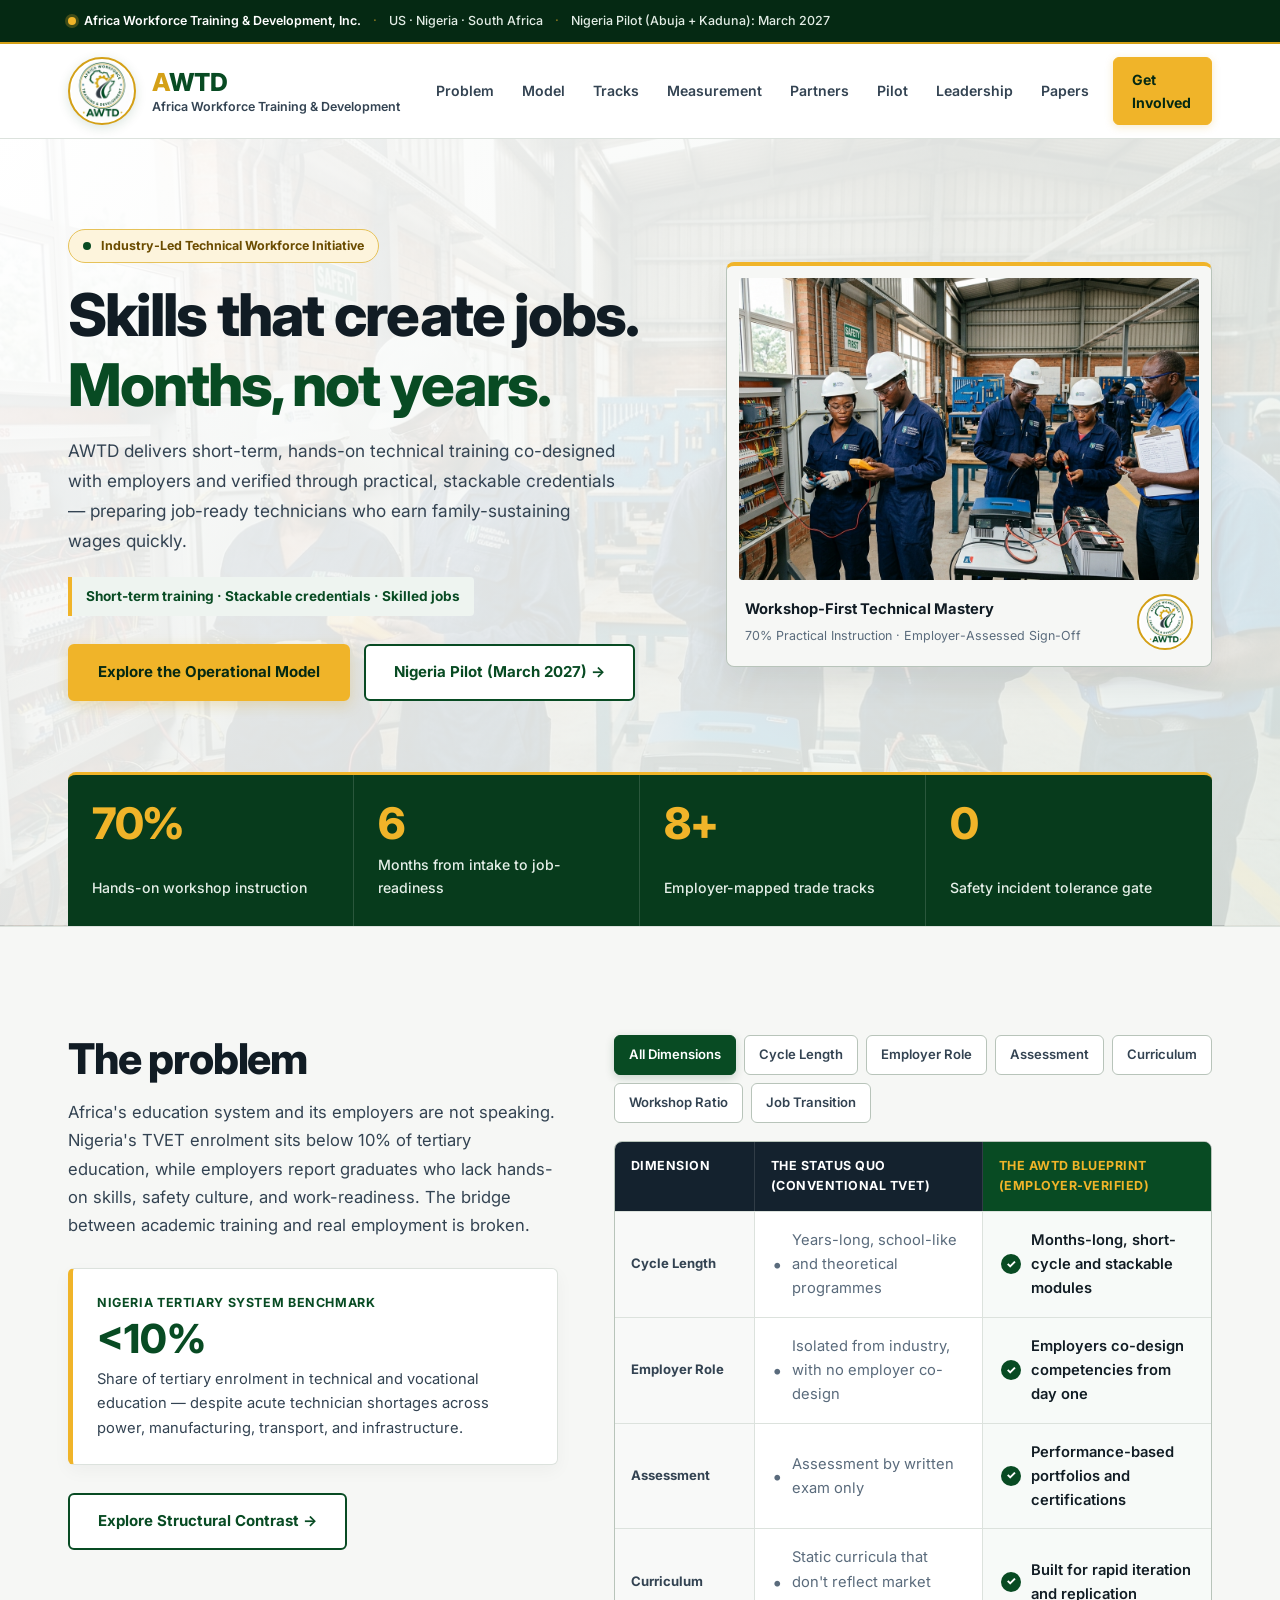
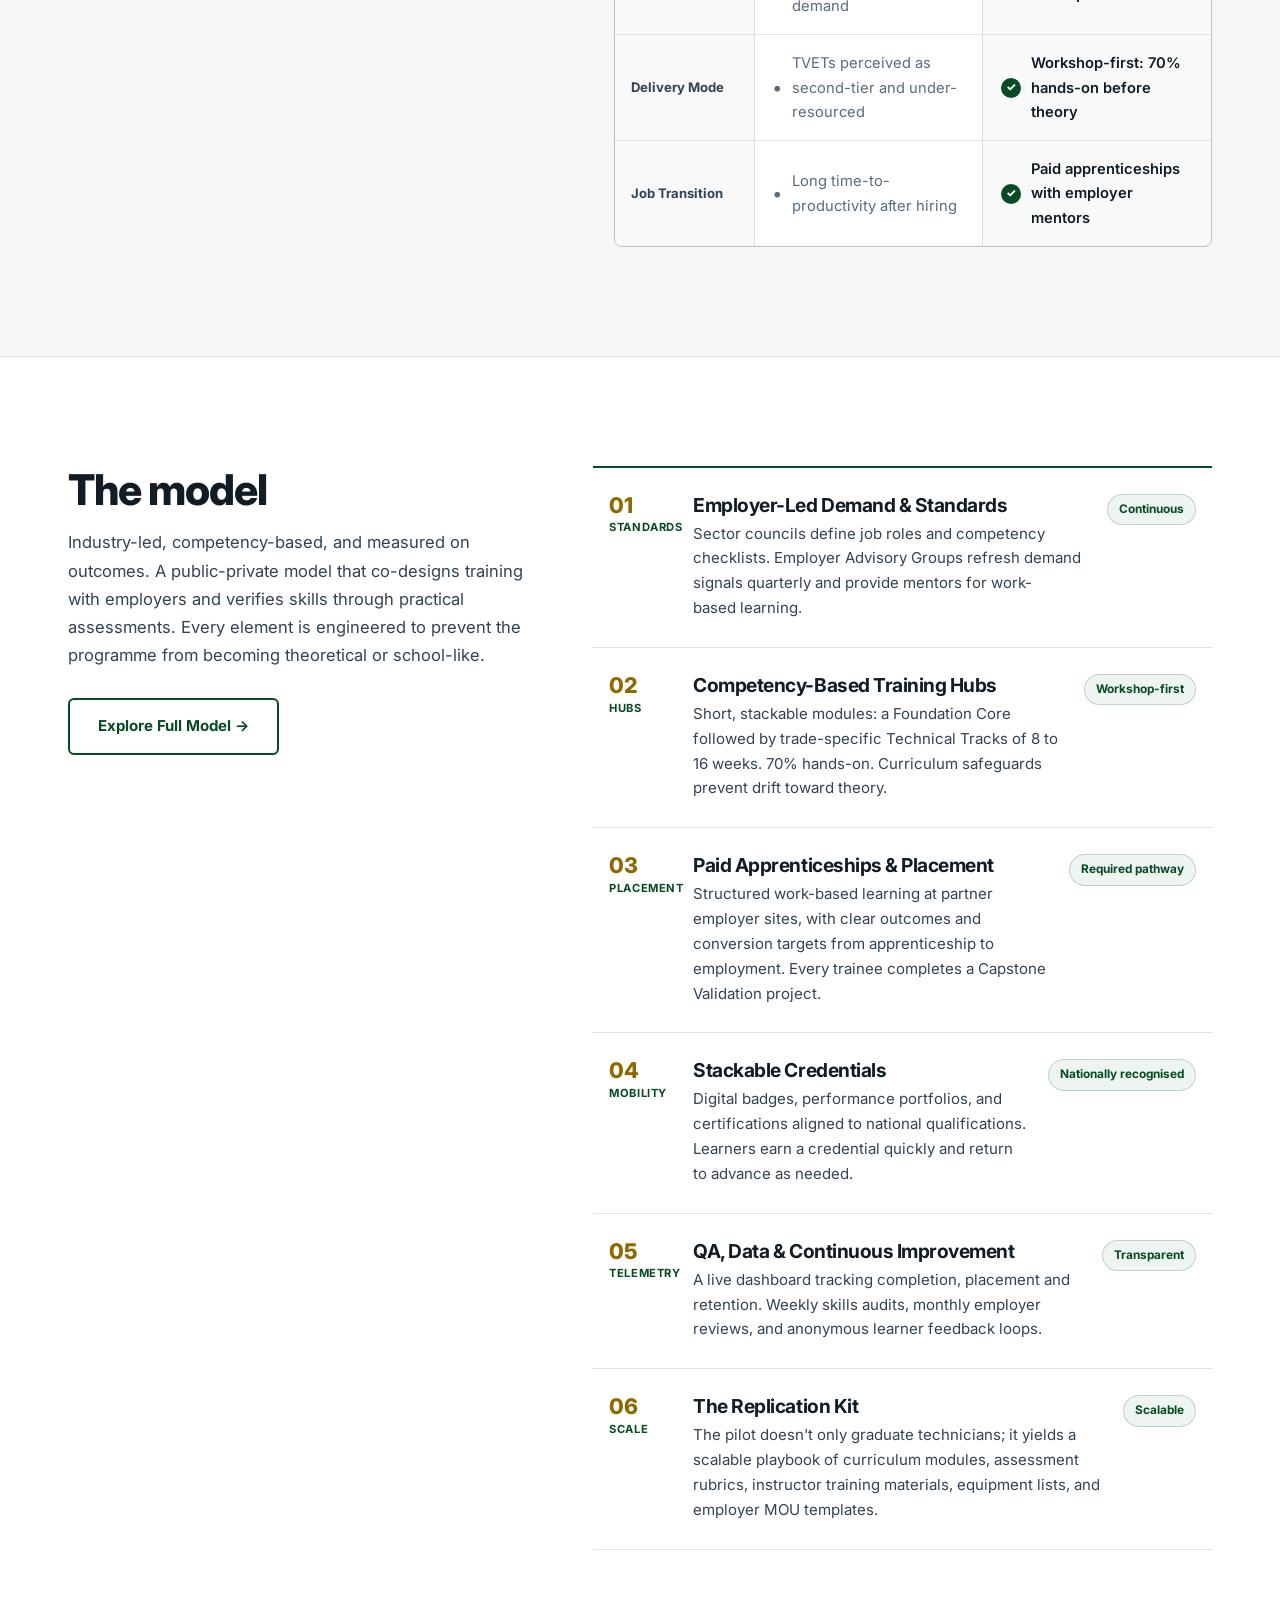
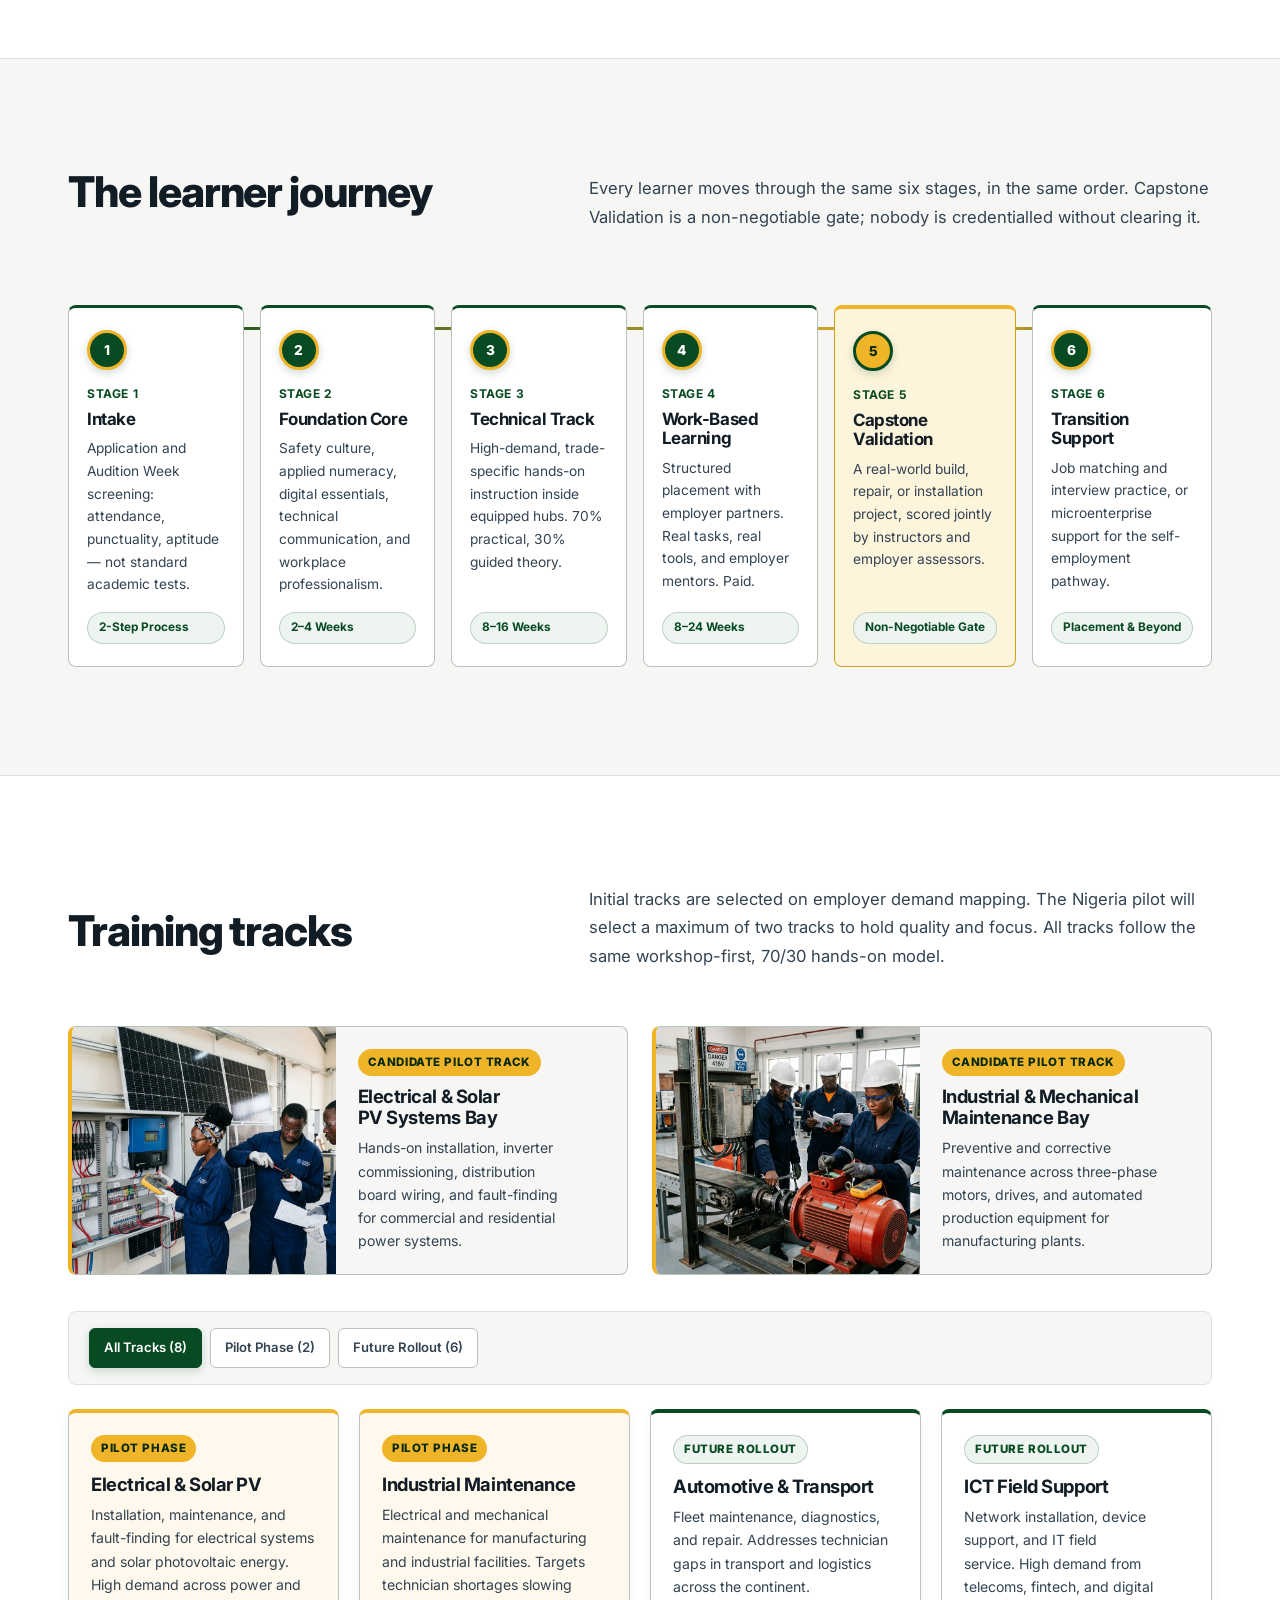
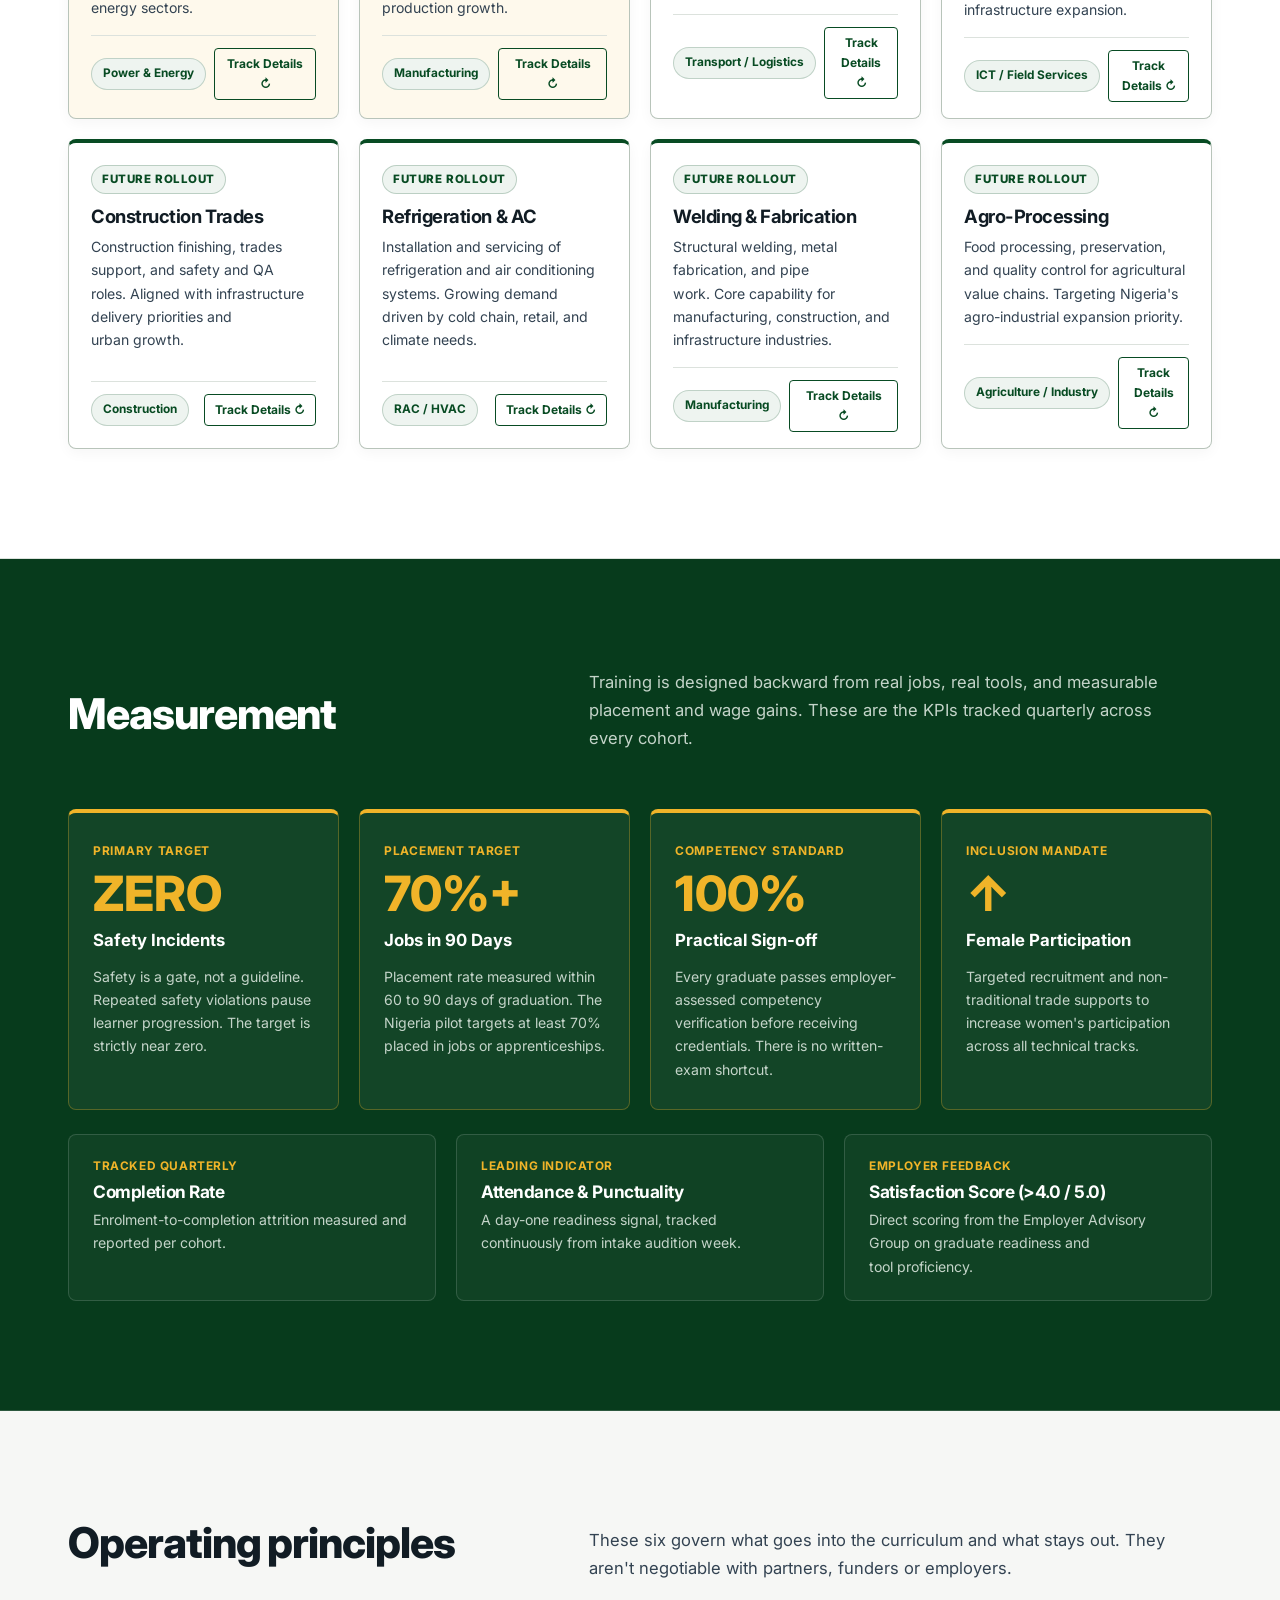
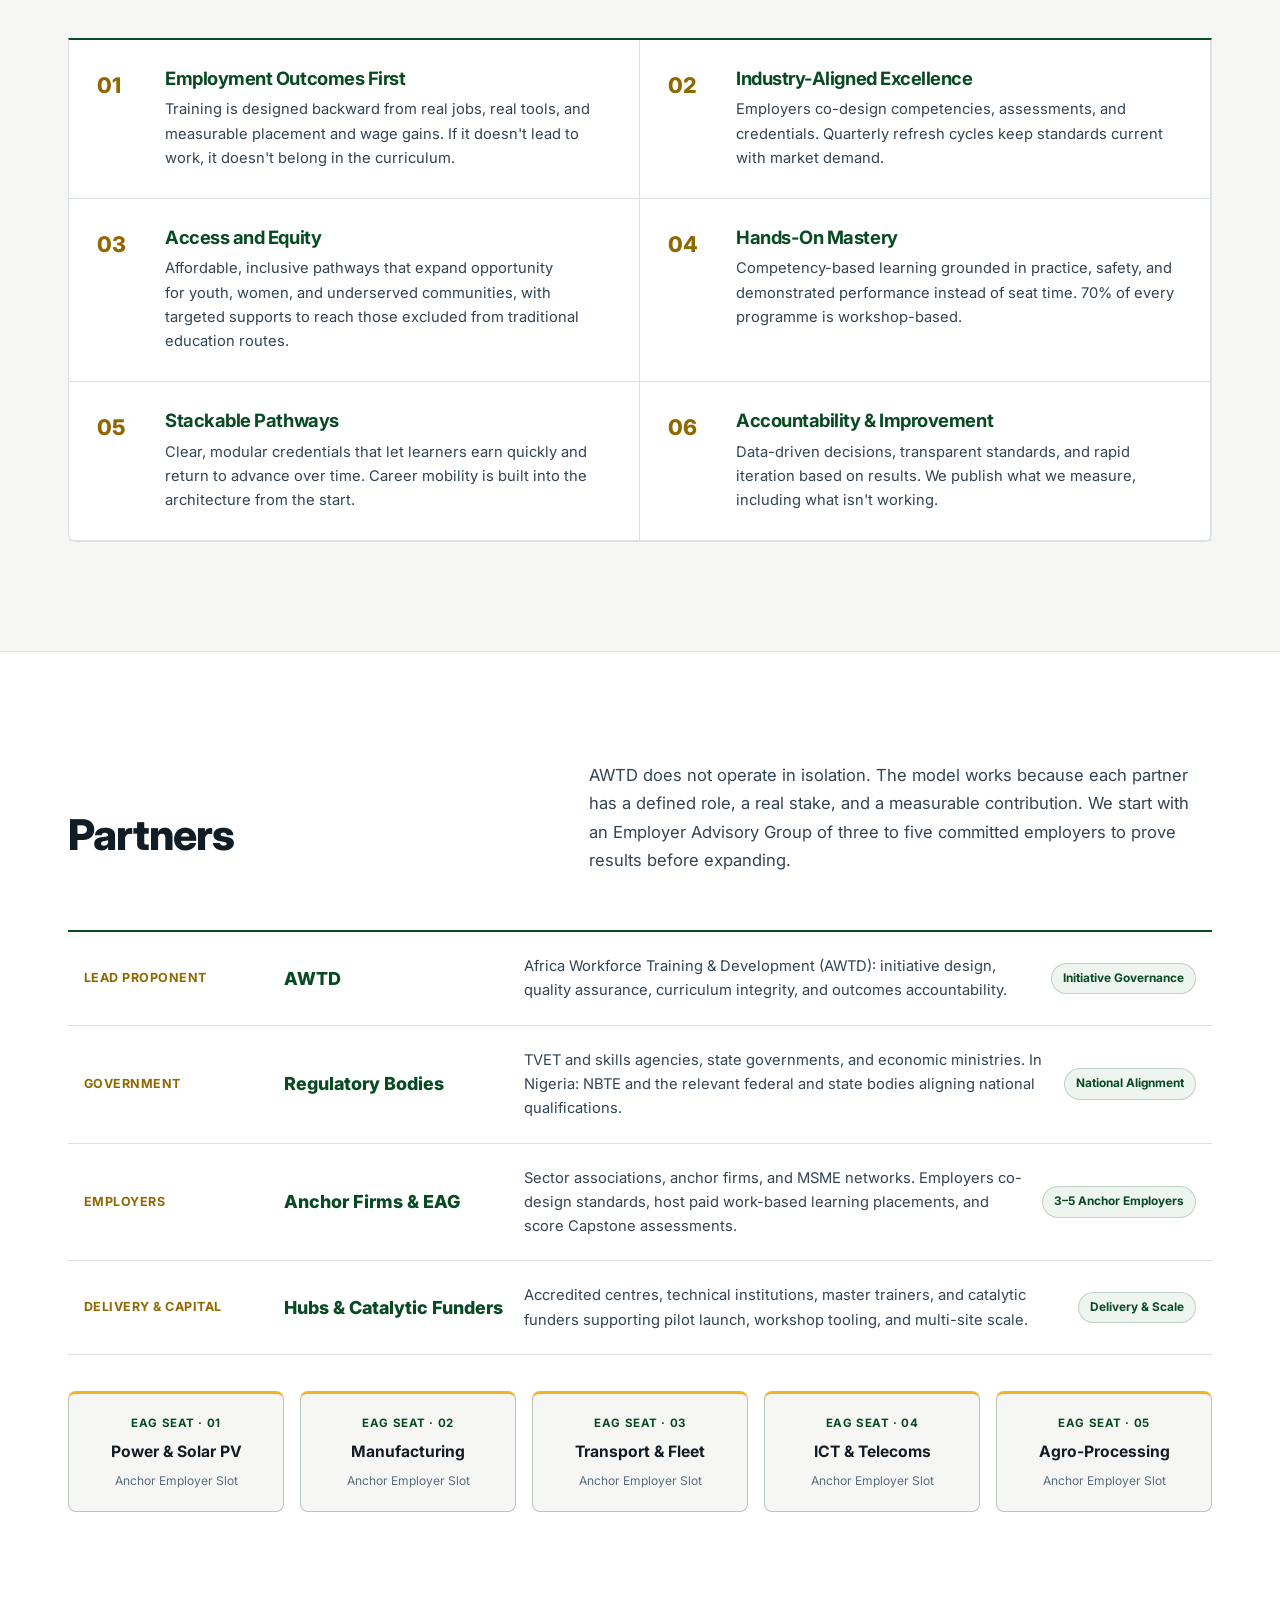
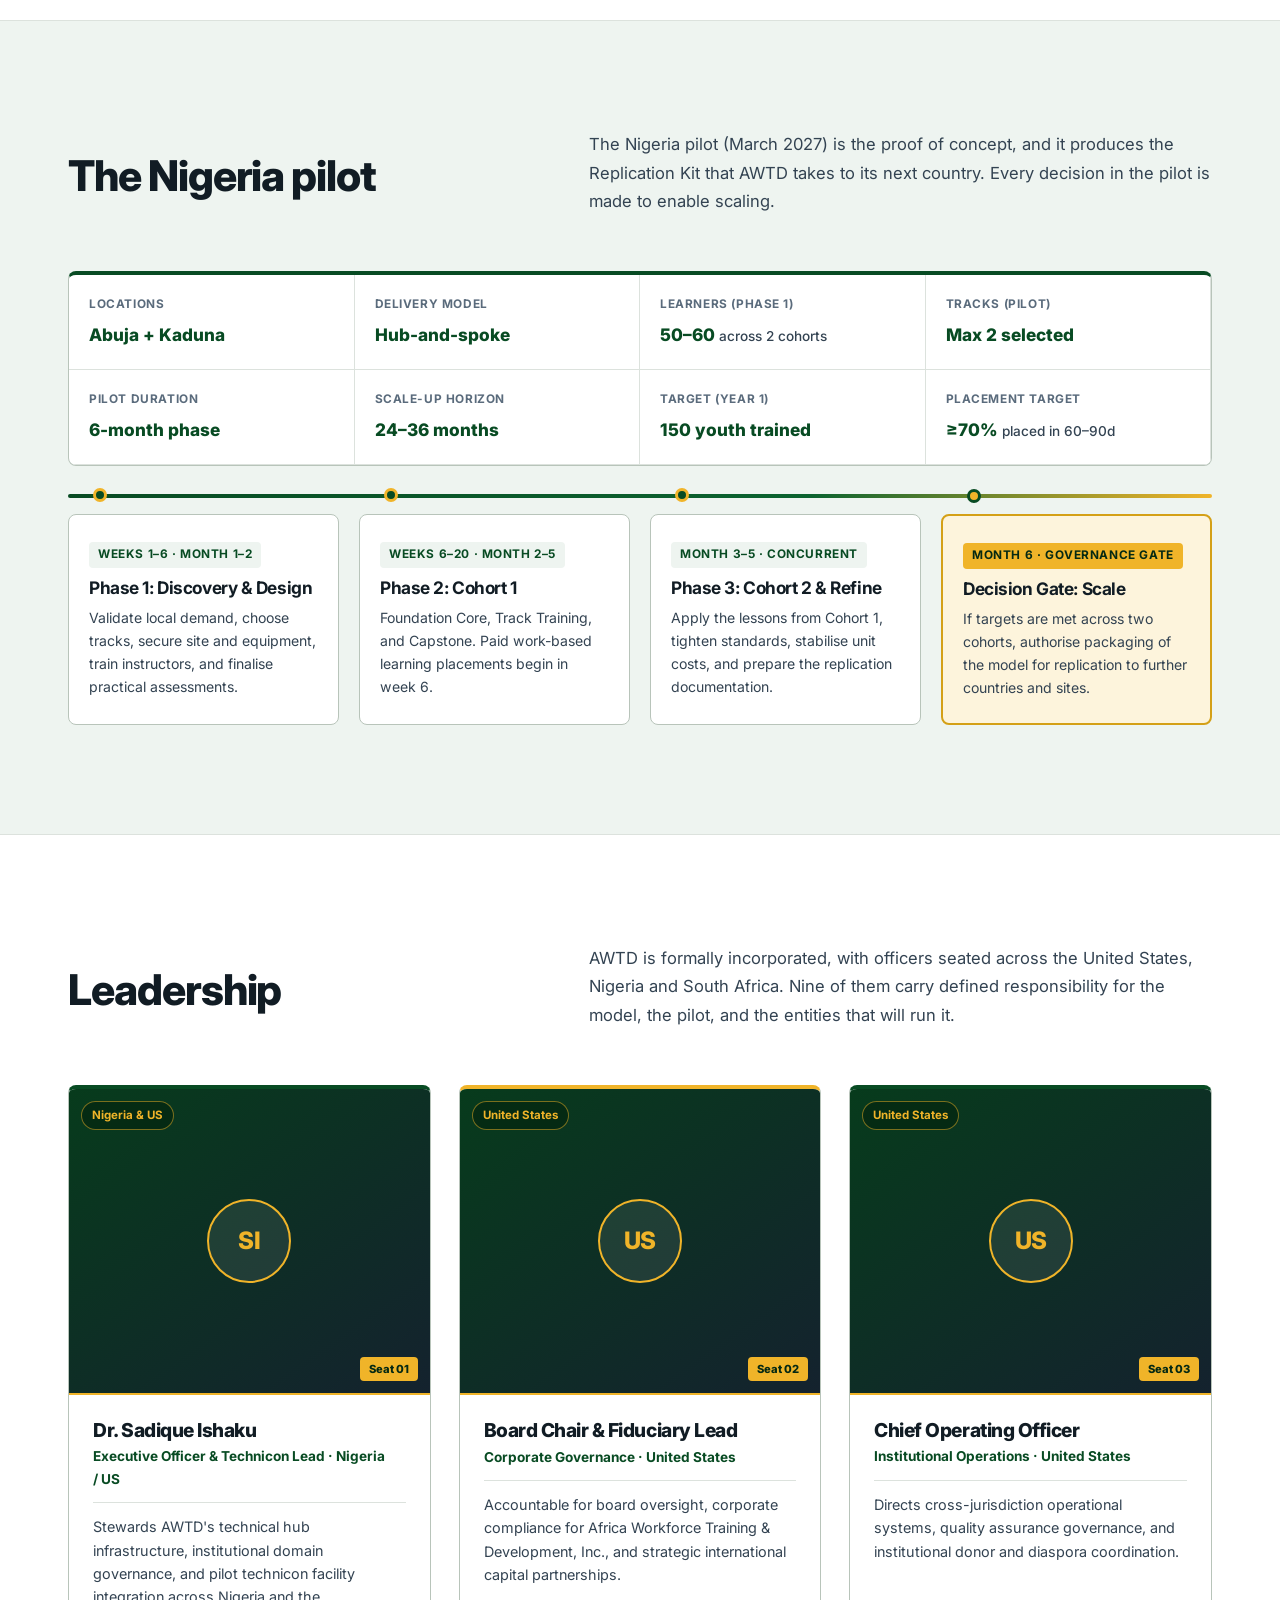
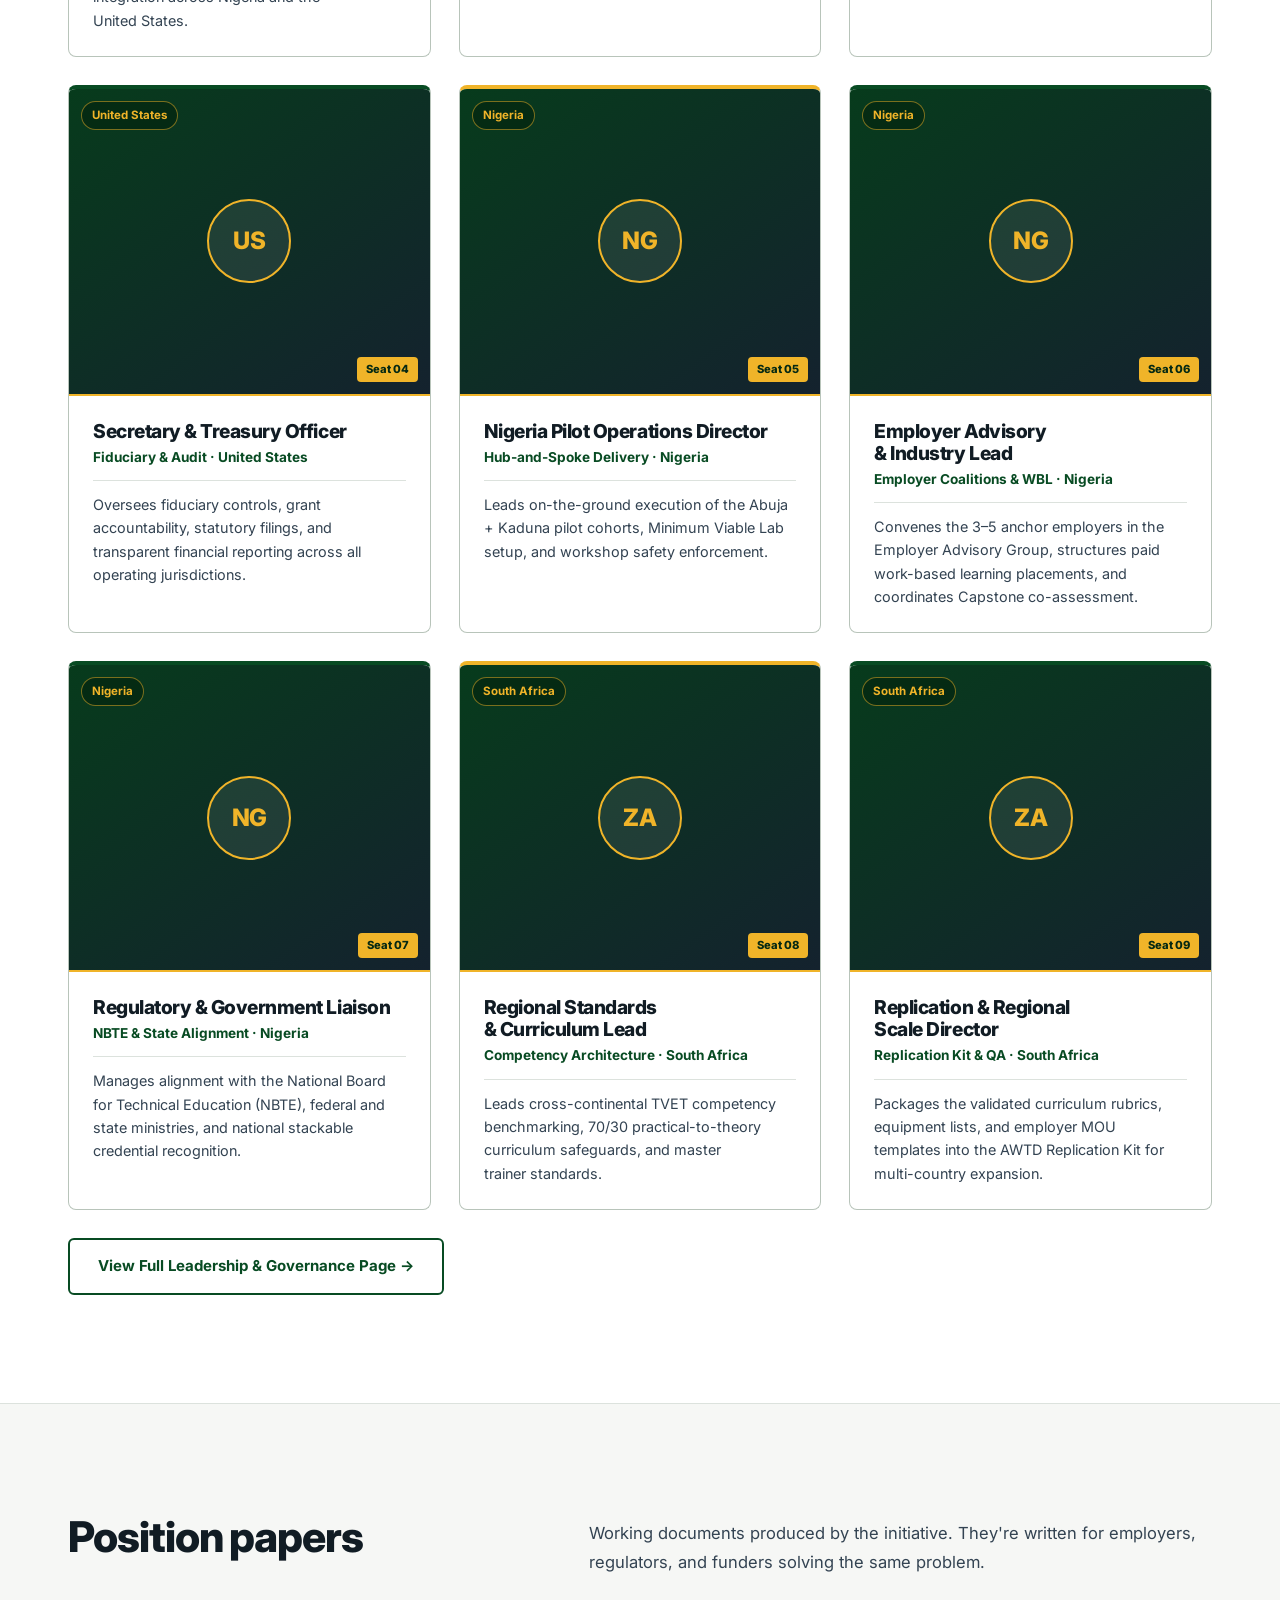
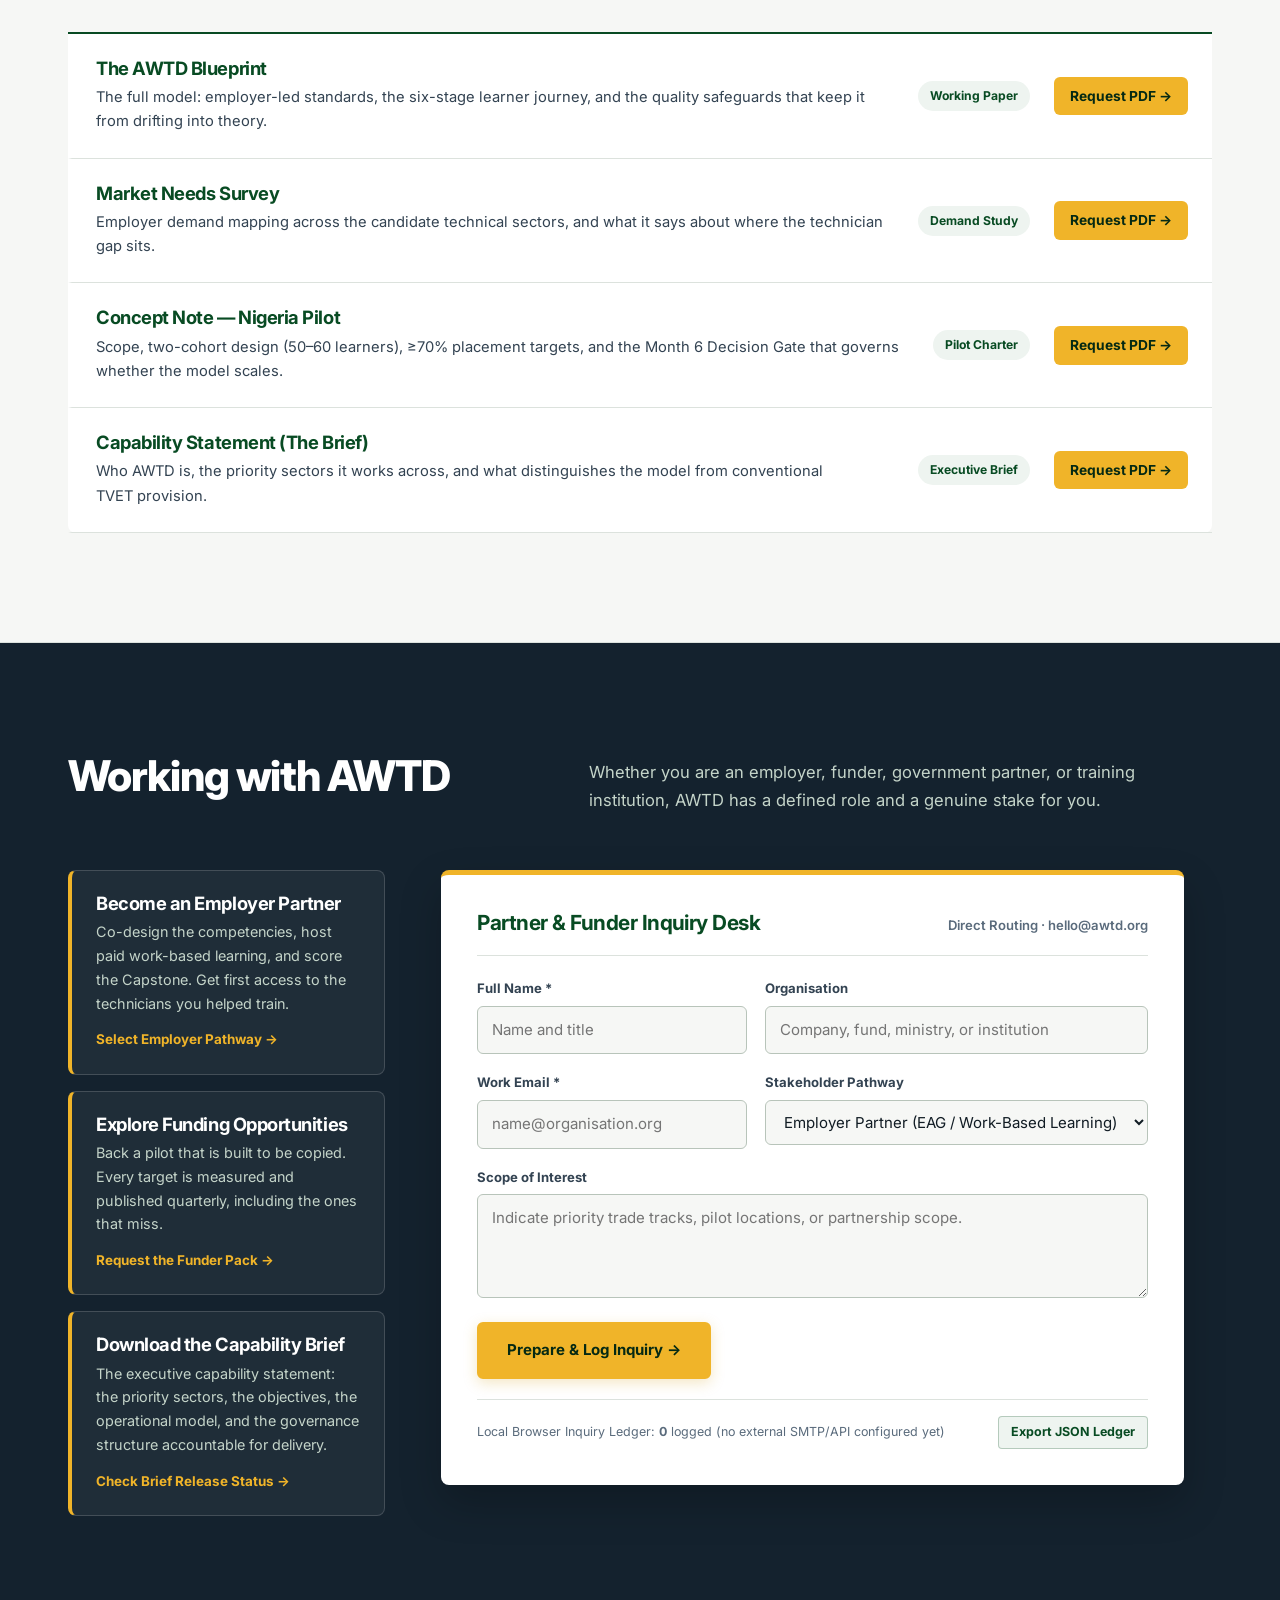
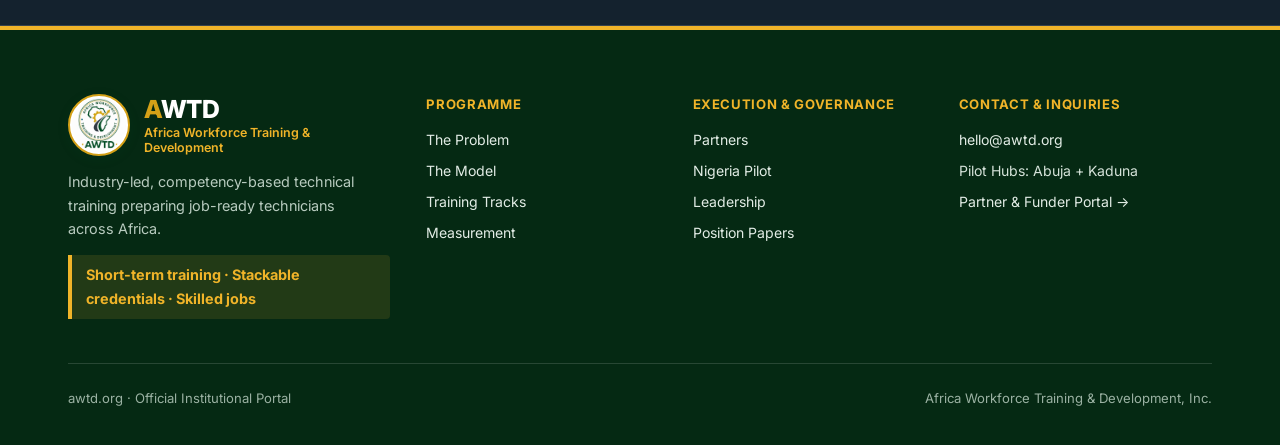
==== commit eaa83707: "Production release: Final polish, refined animations, hero imagery, eliminated review markers, and f" ====
--- a/index.html
+++ b/index.html
@@ -7,8 +7,9 @@
   <meta name="description" content="Africa Workforce Training & Development (AWTD) — Industry-led technical training delivering short-term, hands-on training and stackable credentials across Africa.">
   <title>AWTD — Africa Workforce Training &amp; Development</title>
   <link rel="icon" type="image/jpeg" href="04%20Logos/awtd-official-logo.jpg">
+  <link rel="preconnect" href="https://fonts.googleapis.com">
   <link rel="preconnect" href="https://fonts.gstatic.com" crossorigin>
-  <link rel="stylesheet" href="https://fonts.googleapis.com/css2?family=Barlow+Condensed:wght@500;600;700;800&family=Barlow:wght@400;500;600&family=IBM+Plex+Mono:wght@400;500&display=swap">
+  <link rel="stylesheet" href="https://fonts.googleapis.com/css2?family=Inter:wght@400;500;600;700;800&display=swap">
   <link rel="stylesheet" href="css/styles.css">
 </head>
 <body>
@@ -21,18 +22,13 @@
     <div class="topbar-meta">
       <span class="topbar-badge">
         <span class="topbar-dot" aria-hidden="true"></span>
-        <span>Africa Workforce Training &amp; Development, Inc.</span>
+        <span data-config="legal-name">Africa Workforce Training &amp; Development, Inc.</span>
       </span>
       <span class="topbar-sep topbar-hide-sm" aria-hidden="true">·</span>
       <span class="topbar-hide-sm">US · Nigeria · South Africa</span>
       <span class="topbar-sep topbar-hide-sm" aria-hidden="true">·</span>
-      <span class="topbar-hide-sm">Nigeria Pilot: March 2027</span>
-    </div>
-    <label class="switch" title="Highlight slots awaiting final board sign-off or asset clearance">
-      <input type="checkbox" id="reviewToggle" role="switch" aria-checked="false">
-      <span>Outstanding items</span>
-      <span class="switch-count" id="reviewCount" aria-label="Number of outstanding items">9</span>
-    </label>
+      <span class="topbar-hide-sm">Nigeria Pilot (<span data-config="pilot-cities">Abuja + Kaduna</span>): March 2027</span>
+    </div>
   </div>
 </div>
 
@@ -40,7 +36,7 @@
 <nav class="nav" aria-label="Primary Navigation">
   <div class="wrap nav-in">
     <a class="mark" href="index.html" aria-label="AWTD — Africa Workforce Training & Development Home">
-      <img class="mark-seal" src="04%20Logos/awtd-official-logo.jpg" alt="Official AWTD Logo" width="46" height="46">
+      <img class="mark-seal" src="04%20Logos/awtd-official-logo.jpg" alt="Official AWTD Logo" width="68" height="68">
       <div class="mark-text">
         <span class="mark-glyph"><em>A</em>WTD</span>
         <span class="mark-sub">Africa Workforce Training &amp; Development</span>
@@ -65,540 +61,877 @@
       <a class="nav-cta" href="get-involved.html">Get Involved</a>
     </div>
   </div>
-
-  <div class="review-bar" role="region" aria-label="Outstanding items review bar">
-    <div class="wrap review-bar-in">
-      <span>BOARD REVIEW MODE ACTIVE · Dashed gold borders mark slots awaiting final asset delivery or board sign-off.</span>
-      <div class="review-bar-actions">
-        <button type="button" class="review-jump-btn" id="reviewNextBtn">Next outstanding item →</button>
-      </div>
-    </div>
-  </div>
 </nav>
 
 <main id="mainContent">
+
   <!-- ── HERO ──────────────────────────────────────────────────── -->
-  <header class="band hero" id="top">
+  <header class="hero" id="top">
     <div class="wrap">
-      <div class="hero-grid">
-        <div>
-          <div class="hero-badge">
-            <span class="hero-badge-dot" aria-hidden="true"></span>
+      <div class="hero-editorial">
+        <div class="hero-copy">
+          <div class="hero-kicker">
+            <span class="hero-kicker-dot" aria-hidden="true"></span>
             <span>Industry-Led Technical Workforce Initiative</span>
           </div>
-          <h1>Skills that create jobs.<span>Months, not years.</span></h1>
+          <h1>Skills that create jobs.<em>Months, not years.</em></h1>
           <p class="hero-lead">AWTD delivers short-term, hands-on technical training co-designed with employers and verified through practical, stackable credentials — preparing job-ready technicians who earn family-sustaining wages quickly.</p>
           <p class="strap">Short-term training · Stackable credentials · Skilled jobs</p>
           <div class="btns">
-            <a class="btn btn-p" href="#model">Explore the Model</a>
+            <a class="btn btn-p" href="#model">Explore the Operational Model</a>
             <a class="btn btn-s" href="#pilot">Nigeria Pilot (March 2027) →</a>
           </div>
         </div>
 
-        <div class="hero-visual pend">
-          <div class="hero-media-card">
-            <img class="hero-photo" src="05%20Images/hero-workshop.jpg" alt="Technical trainees wiring an industrial electrical panel and solar inverter under instructor competency supervision" width="800" height="500">
-            <div class="hero-media-bar">
-              <div class="hero-media-caption">
+        <div class="hero-frame">
+          <div class="hero-plate">
+            <img class="hero-photo" src="05%20Images/hero-workshop.jpg" alt="Technical trainees wiring an industrial electrical distribution panel and solar inverter under instructor competency supervision" width="800" height="540">
+            <div class="hero-caption-bar">
+              <div class="hero-caption-meta">
                 <strong>Workshop-First Technical Mastery</strong>
                 <span>70% Practical Instruction · Employer-Assessed Sign-Off</span>
               </div>
-              <img class="hero-emblem-floater" src="04%20Logos/awtd-official-logo.jpg" alt="Official AWTD Emblem" width="58" height="58">
-            </div>
-          </div>
-          <div class="pend-note">AWAITING · Site-specific photography from Dr Sadique Ishaku's technicon and pilot site board members will be slotted here as received.</div>
-        </div>
-      </div>
-
-      <div class="stats" aria-label="Key Programme Figures">
-        <div class="stat">
+              <img class="hero-seal-badge" src="04%20Logos/awtd-official-logo.jpg" alt="Official AWTD Emblem" width="56" height="56">
+            </div>
+          </div>
+        </div>
+      </div>
+
+      <!-- 4-Column Key Programme Figures -->
+      <div class="stats-ledger" aria-label="Key Programme Figures">
+        <div class="stat-cell">
           <b data-stat-target="70" data-stat-suffix="%">70%</b>
-          <span>Hands-on training ratio</span>
-        </div>
-        <div class="stat">
+          <span>Hands-on workshop instruction</span>
+        </div>
+        <div class="stat-cell">
           <b data-stat-target="6" data-stat-suffix="">6</b>
-          <span>Months to job-readiness</span>
-        </div>
-        <div class="stat">
+          <span>Months from intake to job-readiness</span>
+        </div>
+        <div class="stat-cell">
           <b data-stat-target="8" data-stat-suffix="+">8+</b>
-          <span>Technical trade tracks</span>
-        </div>
-        <div class="stat">
+          <span>Employer-mapped trade tracks</span>
+        </div>
+        <div class="stat-cell">
           <b data-stat-target="0" data-stat-suffix="">0</b>
-          <span>Safety incident tolerance</span>
+          <span>Safety incident tolerance gate</span>
         </div>
       </div>
     </div>
   </header>
 
-  <!-- ── 01 THE PROBLEM ────────────────────────────────────────── -->
-  <section class="band reveal" id="problem" aria-labelledby="heading-problem">
+  <!-- ── THE PROBLEM ───────────────────────────────────────────── -->
+  <section class="band band--stone reveal" id="problem" aria-labelledby="heading-problem">
+    <div class="wrap">
+      <div class="problem-layout">
+        <div class="problem-narrative">
+          <h2 class="h-sec" id="heading-problem">The problem</h2>
+          <p class="lead">Africa's education system and its employers are not speaking. Nigeria's TVET enrolment sits below 10% of tertiary education, while employers report graduates who lack hands-on skills, safety culture, and work-readiness. The bridge between academic training and real employment is broken.</p>
+
+          <div class="problem-callout">
+            <span class="problem-callout-label">Nigeria Tertiary System Benchmark</span>
+            <strong>&lt;10%</strong>
+            <p>Share of tertiary enrolment in technical and vocational education — despite acute technician shortages across power, manufacturing, transport, and infrastructure.</p>
+          </div>
+
+          <div class="btns" style="margin-top:28px">
+            <a class="btn btn-s" href="problem.html">Explore Structural Contrast →</a>
+          </div>
+        </div>
+
+        <div>
+          <div class="contrast-controls" role="group" aria-label="Filter comparison dimensions">
+            <button type="button" class="filter-btn is-active" data-contrast-dim="all" aria-pressed="true">All Dimensions</button>
+            <button type="button" class="filter-btn" data-contrast-dim="cycle" aria-pressed="false">Cycle Length</button>
+            <button type="button" class="filter-btn" data-contrast-dim="industry" aria-pressed="false">Employer Role</button>
+            <button type="button" class="filter-btn" data-contrast-dim="assessment" aria-pressed="false">Assessment</button>
+            <button type="button" class="filter-btn" data-contrast-dim="curriculum" aria-pressed="false">Curriculum</button>
+            <button type="button" class="filter-btn" data-contrast-dim="workshop" aria-pressed="false">Workshop Ratio</button>
+            <button type="button" class="filter-btn" data-contrast-dim="transition" aria-pressed="false">Job Transition</button>
+          </div>
+
+          <div class="comparison-table" role="region" aria-label="Status Quo versus AWTD Blueprint comparison matrix">
+            <div class="comparison-head">
+              <span>Dimension</span>
+              <span>The Status Quo (Conventional TVET)</span>
+              <span>The AWTD Blueprint (Employer-Verified)</span>
+            </div>
+
+            <div class="comparison-row" data-dim="cycle">
+              <div class="comparison-dim">Cycle Length</div>
+              <div class="comparison-cell comparison-cell--quo">Years-long, school-like and theoretical programmes</div>
+              <div class="comparison-cell comparison-cell--awtd">Months-long, short-cycle and stackable modules</div>
+            </div>
+
+            <div class="comparison-row" data-dim="industry">
+              <div class="comparison-dim">Employer Role</div>
+              <div class="comparison-cell comparison-cell--quo">Isolated from industry, with no employer co-design</div>
+              <div class="comparison-cell comparison-cell--awtd">Employers co-design competencies from day one</div>
+            </div>
+
+            <div class="comparison-row" data-dim="assessment">
+              <div class="comparison-dim">Assessment</div>
+              <div class="comparison-cell comparison-cell--quo">Assessment by written exam only</div>
+              <div class="comparison-cell comparison-cell--awtd">Performance-based portfolios and certifications</div>
+            </div>
+
+            <div class="comparison-row" data-dim="curriculum">
+              <div class="comparison-dim">Curriculum</div>
+              <div class="comparison-cell comparison-cell--quo">Static curricula that don't reflect market demand</div>
+              <div class="comparison-cell comparison-cell--awtd">Built for rapid iteration and replication</div>
+            </div>
+
+            <div class="comparison-row" data-dim="workshop">
+              <div class="comparison-dim">Delivery Mode</div>
+              <div class="comparison-cell comparison-cell--quo">TVETs perceived as second-tier and under-resourced</div>
+              <div class="comparison-cell comparison-cell--awtd">Workshop-first: 70% hands-on before theory</div>
+            </div>
+
+            <div class="comparison-row" data-dim="transition">
+              <div class="comparison-dim">Job Transition</div>
+              <div class="comparison-cell comparison-cell--quo">Long time-to-productivity after hiring</div>
+              <div class="comparison-cell comparison-cell--awtd">Paid apprenticeships with employer mentors</div>
+            </div>
+          </div>
+        </div>
+      </div>
+    </div>
+  </section>
+
+  <!-- ── THE MODEL ─────────────────────────────────────────────── -->
+  <section class="band reveal" id="model" aria-labelledby="heading-model">
+    <div class="wrap">
+      <div class="editorial-split">
+        <div class="editorial-spine">
+          <h2 class="h-sec" id="heading-model">The model</h2>
+          <p class="lead">Industry-led, competency-based, and measured on outcomes. A public-private model that co-designs training with employers and verifies skills through practical assessments. Every element is engineered to prevent the programme from becoming theoretical or school-like.</p>
+          <div class="btns" style="margin-top:28px">
+            <a class="btn btn-s" href="model.html">Explore Full Model →</a>
+          </div>
+        </div>
+
+        <div class="spine-list" role="list">
+          <article class="spine-row" role="listitem">
+            <div class="spine-num">01<span>Standards</span></div>
+            <div class="spine-body">
+              <h3>Employer-Led Demand &amp; Standards</h3>
+              <p>Sector councils define job roles and competency checklists. Employer Advisory Groups refresh demand signals quarterly and provide mentors for work-based learning.</p>
+            </div>
+            <div class="spine-meta">
+              <span class="tag">Continuous</span>
+            </div>
+          </article>
+
+          <article class="spine-row" role="listitem">
+            <div class="spine-num">02<span>Hubs</span></div>
+            <div class="spine-body">
+              <h3>Competency-Based Training Hubs</h3>
+              <p>Short, stackable modules: a Foundation Core followed by trade-specific Technical Tracks of 8 to 16 weeks. 70% hands-on. Curriculum safeguards prevent drift toward theory.</p>
+            </div>
+            <div class="spine-meta">
+              <span class="tag">Workshop-first</span>
+            </div>
+          </article>
+
+          <article class="spine-row" role="listitem">
+            <div class="spine-num">03<span>Placement</span></div>
+            <div class="spine-body">
+              <h3>Paid Apprenticeships &amp; Placement</h3>
+              <p>Structured work-based learning at partner employer sites, with clear outcomes and conversion targets from apprenticeship to employment. Every trainee completes a Capstone Validation project.</p>
+            </div>
+            <div class="spine-meta">
+              <span class="tag">Required pathway</span>
+            </div>
+          </article>
+
+          <article class="spine-row" role="listitem">
+            <div class="spine-num">04<span>Mobility</span></div>
+            <div class="spine-body">
+              <h3>Stackable Credentials</h3>
+              <p>Digital badges, performance portfolios, and certifications aligned to national qualifications. Learners earn a credential quickly and return to advance as needed.</p>
+            </div>
+            <div class="spine-meta">
+              <span class="tag">Nationally recognised</span>
+            </div>
+          </article>
+
+          <article class="spine-row" role="listitem">
+            <div class="spine-num">05<span>Telemetry</span></div>
+            <div class="spine-body">
+              <h3>QA, Data &amp; Continuous Improvement</h3>
+              <p>A live dashboard tracking completion, placement and retention. Weekly skills audits, monthly employer reviews, and anonymous learner feedback loops.</p>
+            </div>
+            <div class="spine-meta">
+              <span class="tag">Transparent</span>
+            </div>
+          </article>
+
+          <article class="spine-row" role="listitem">
+            <div class="spine-num">06<span>Scale</span></div>
+            <div class="spine-body">
+              <h3>The Replication Kit</h3>
+              <p>The pilot doesn't only graduate technicians; it yields a scalable playbook of curriculum modules, assessment rubrics, instructor training materials, equipment lists, and employer MOU templates.</p>
+            </div>
+            <div class="spine-meta">
+              <span class="tag">Scalable</span>
+            </div>
+          </article>
+        </div>
+      </div>
+    </div>
+  </section>
+
+  <!-- ── THE LEARNER JOURNEY ───────────────────────────────────── -->
+  <section class="band band--stone reveal" id="journey" aria-labelledby="heading-journey">
     <div class="wrap">
       <div class="sec-head">
-        <p class="eyebrow">01 · Structural Gap</p>
-        <div class="rule"></div>
-        <h2 class="h-sec" id="heading-problem">The problem</h2>
-        <p class="lead">Africa's education system and its employers are not speaking. Nigeria's TVET enrolment sits below 10% of tertiary education, while employers report graduates who lack hands-on skills, safety culture, and work-readiness. The bridge between academic training and real employment is broken.</p>
-      </div>
-
-      <div class="cols">
-        <div class="col">
-          <div class="col-header">
-            <h3>The Status Quo</h3>
-            <span class="col-badge">Conventional TVET</span>
-          </div>
-          <ul>
-            <li data-dim="cycle">Years-long, school-like and theoretical programmes</li>
-            <li data-dim="industry">Isolated from industry, with no employer co-design</li>
-            <li data-dim="assessment">Assessment by written exam only</li>
-            <li data-dim="curriculum">Static curricula that don't reflect market demand</li>
-            <li data-dim="workshop">TVETs perceived as second-tier and under-resourced</li>
-            <li data-dim="transition">Long time-to-productivity after hiring</li>
-          </ul>
-        </div>
-        <div class="col col--alt">
-          <div class="col-header">
-            <h3>The AWTD Blueprint</h3>
-            <span class="col-badge">Employer-Verified</span>
-          </div>
-          <ul>
-            <li data-dim="cycle">Months-long, short-cycle and stackable modules</li>
-            <li data-dim="industry">Employers co-design competencies from day one</li>
-            <li data-dim="assessment">Performance-based portfolios and certifications</li>
-            <li data-dim="curriculum">Built for rapid iteration and replication</li>
-            <li data-dim="workshop">Workshop-first: hands-on before theory</li>
-            <li data-dim="transition">Paid apprenticeships with employer mentors</li>
-          </ul>
-        </div>
-      </div>
-
-      <div class="btns" style="margin-top:28px">
-        <a class="btn btn-s" href="problem.html">Deep Dive: Structural Contrast →</a>
-      </div>
-    </div>
-  </section>
-
-  <!-- ── 02 THE MODEL ──────────────────────────────────────────── -->
-  <section class="band band--mid reveal" id="model" aria-labelledby="heading-model">
-    <div class="wrap">
-      <div class="sec-head">
-        <p class="eyebrow">02 · System Architecture</p>
-        <div class="rule"></div>
-        <h2 class="h-sec" id="heading-model">The model</h2>
-        <p class="lead">Industry-led, competency-based, and measured on outcomes. A public-private model that co-designs training with employers and verifies skills through practical assessments. Every element is engineered to prevent the programme from becoming theoretical or school-like.</p>
-      </div>
-
-      <div class="grid g3">
-        <article class="card">
-          <span class="card-n">01 · Standards</span>
-          <h3>Employer-Led Demand &amp; Standards</h3>
-          <p>Sector councils define job roles and competency checklists. Employer Advisory Groups refresh demand signals quarterly and provide mentors for work-based learning.</p>
-          <span class="tag">Continuous</span>
-        </article>
-        <article class="card">
-          <span class="card-n">02 · Hubs</span>
-          <h3>Competency-Based Training Hubs</h3>
-          <p>Short, stackable modules: a Foundation Core followed by trade-specific Technical Tracks of 8 to 16 weeks. 70% hands-on. Curriculum safeguards prevent drift toward theory.</p>
-          <span class="tag">Workshop-first</span>
-        </article>
-        <article class="card">
-          <span class="card-n">03 · Placement</span>
-          <h3>Paid Apprenticeships &amp; Placement</h3>
-          <p>Structured work-based learning at partner employer sites, with clear outcomes and conversion targets from apprenticeship to employment. Every trainee completes a Capstone Validation project.</p>
-          <span class="tag">Required pathway</span>
-        </article>
-        <article class="card">
-          <span class="card-n">04 · Mobility</span>
-          <h3>Stackable Credentials</h3>
-          <p>Digital badges, performance portfolios, and certifications aligned to national qualifications. Learners earn a credential quickly and return to advance as needed.</p>
-          <span class="tag">Nationally recognised</span>
-        </article>
-        <article class="card">
-          <span class="card-n">05 · Telemetry</span>
-          <h3>QA, Data &amp; Continuous Improvement</h3>
-          <p>A live dashboard tracking completion, placement and retention. Weekly skills audits, monthly employer reviews, and anonymous learner feedback loops.</p>
-          <span class="tag">Transparent</span>
-        </article>
-        <article class="card">
-          <span class="card-n">06 · Scale</span>
-          <h3>The Replication Kit</h3>
-          <p>The pilot doesn't only graduate technicians; it yields a scalable playbook of curriculum modules, assessment rubrics, instructor training materials, equipment lists, and employer MOU templates.</p>
-          <span class="tag">Scalable</span>
-        </article>
-      </div>
-    </div>
-  </section>
-
-  <!-- ── 03 THE LEARNER JOURNEY ────────────────────────────────── -->
-  <section class="band reveal" id="journey" aria-labelledby="heading-journey">
-    <div class="wrap">
-      <div class="sec-head">
-        <p class="eyebrow">03 · Six-Stage Pathway</p>
-        <div class="rule"></div>
-        <h2 class="h-sec" id="heading-journey">The learner journey</h2>
-        <p class="lead">Every learner moves through the same six stages, in the same order. Capstone Validation is a gate; nobody is credentialled without clearing it.</p>
-      </div>
-
-      <div class="pend">
-        <div class="journey">
-          <div class="step">
+        <div>
+          <h2 class="h-sec" id="heading-journey">The learner journey</h2>
+        </div>
+        <p class="lead">Every learner moves through the same six stages, in the same order. Capstone Validation is a non-negotiable gate; nobody is credentialled without clearing it.</p>
+      </div>
+
+      <div >
+        <div class="pipeline-track" role="list" aria-label="Six-stage learner progression">
+          <div class="pipeline-stage" role="listitem">
+            <div class="pipeline-node" aria-hidden="true">1</div>
             <span class="step-n">Stage 1</span>
             <h3>Intake</h3>
-            <p>Application and Audition Week screening: attendance, punctuality, aptitude — not standard tests.</p>
+            <p>Application and Audition Week screening: attendance, punctuality, aptitude — not standard academic tests.</p>
             <span class="tag">2-Step Process</span>
           </div>
-          <div class="step">
+
+          <div class="pipeline-stage" role="listitem">
+            <div class="pipeline-node" aria-hidden="true">2</div>
             <span class="step-n">Stage 2</span>
             <h3>Foundation Core</h3>
-            <p>Safety culture, applied numeracy, digital essentials, technical communication, professionalism.</p>
+            <p>Safety culture, applied numeracy, digital essentials, technical communication, and workplace professionalism.</p>
             <span class="tag">2–4 Weeks</span>
           </div>
-          <div class="step">
+
+          <div class="pipeline-stage" role="listitem">
+            <div class="pipeline-node" aria-hidden="true">3</div>
             <span class="step-n">Stage 3</span>
             <h3>Technical Track</h3>
-            <p>High-demand, trade-specific hands-on instruction. 70% practical, 30% guided theory.</p>
+            <p>High-demand, trade-specific hands-on instruction inside equipped hubs. 70% practical, 30% guided theory.</p>
             <span class="tag">8–16 Weeks</span>
           </div>
-          <div class="step">
+
+          <div class="pipeline-stage" role="listitem">
+            <div class="pipeline-node" aria-hidden="true">4</div>
             <span class="step-n">Stage 4</span>
             <h3>Work-Based Learning</h3>
-            <p>Structured placement with employer partners. Real tasks, real tools, employer mentors. Paid.</p>
+            <p>Structured placement with employer partners. Real tasks, real tools, and employer mentors. Paid.</p>
             <span class="tag">8–24 Weeks</span>
           </div>
-          <div class="step">
+
+          <div class="pipeline-stage pipeline-stage--gate" role="listitem">
+            <div class="pipeline-node" aria-hidden="true">5</div>
             <span class="step-n">Stage 5</span>
             <h3>Capstone Validation</h3>
-            <p>A real-world build, repair, or installation project, scored by instructors and employer assessors.</p>
+            <p>A real-world build, repair, or installation project, scored jointly by instructors and employer assessors.</p>
             <span class="tag">Non-Negotiable Gate</span>
           </div>
-          <div class="step">
+
+          <div class="pipeline-stage" role="listitem">
+            <div class="pipeline-node" aria-hidden="true">6</div>
             <span class="step-n">Stage 6</span>
             <h3>Transition Support</h3>
             <p>Job matching and interview practice, or microenterprise support for the self-employment pathway.</p>
             <span class="tag">Placement &amp; Beyond</span>
           </div>
         </div>
-        <div class="pend-note">DURATION CONFIRMATION · Stages 2 (Foundation Core) and 4 (Work-Based Learning) durations are being confirmed against the updated training design.</div>
       </div>
     </div>
   </section>
 
-  <!-- ── 04 TRAINING TRACKS ────────────────────────────────────── -->
-  <section class="band band--light reveal" id="tracks" aria-labelledby="heading-tracks">
+  <!-- ── TRAINING TRACKS ───────────────────────────────────────── -->
+  <section class="band reveal" id="tracks" aria-labelledby="heading-tracks">
     <div class="wrap">
       <div class="sec-head">
-        <p class="eyebrow">04 · Employer-Mapped Trades</p>
-        <div class="rule"></div>
-        <h2 class="h-sec" id="heading-tracks">Training tracks</h2>
+        <div>
+          <h2 class="h-sec" id="heading-tracks">Training tracks</h2>
+        </div>
         <p class="lead">Initial tracks are selected on employer demand mapping. The Nigeria pilot will select a maximum of two tracks to hold quality and focus. All tracks follow the same workshop-first, 70/30 hands-on model.</p>
       </div>
 
-      <!-- Featured Pilot Track Spotlights -->
-      <div class="track-spotlight-grid">
-        <div class="track-spotlight">
+      <!-- Documentary Workshop Strip -->
+      <div class="workshop-feature-strip" aria-label="Candidate pilot workshop environments">
+        <div class="workshop-feature-item">
           <img src="05%20Images/solar-electrical-bay.jpg" alt="Trainees testing solar photovoltaic panels and electrical distribution switchgear" width="600" height="338" loading="lazy">
-          <div class="track-spotlight-body">
+          <div class="workshop-feature-caption">
             <span class="chip">Candidate Pilot Track</span>
-            <h3>Electrical &amp; Solar PV Systems</h3>
-            <p>Hands-on installation, inverter commissioning, distribution wiring, and fault-finding for commercial and residential power systems.</p>
-          </div>
-        </div>
-        <div class="track-spotlight">
+            <h3>Electrical &amp; Solar PV Systems Bay</h3>
+            <p>Hands-on installation, inverter commissioning, distribution board wiring, and fault-finding for commercial and residential power systems.</p>
+          </div>
+        </div>
+        <div class="workshop-feature-item">
           <img src="05%20Images/industrial-maintenance-bay.jpg" alt="Technicians diagnosing a three-phase industrial motor and automated conveyor system" width="600" height="338" loading="lazy">
-          <div class="track-spotlight-body">
+          <div class="workshop-feature-caption">
             <span class="chip">Candidate Pilot Track</span>
-            <h3>Industrial &amp; Mechanical Maintenance</h3>
+            <h3>Industrial &amp; Mechanical Maintenance Bay</h3>
             <p>Preventive and corrective maintenance across three-phase motors, drives, and automated production equipment for manufacturing plants.</p>
           </div>
         </div>
       </div>
 
+      <!-- Filter & Movable Pilot Status Toolbar -->
       <div class="tracks-toolbar" aria-label="Filter training tracks">
         <div class="track-filters" role="group" aria-label="Track phase filter">
           <button type="button" class="filter-btn is-active" data-track-filter="all" aria-pressed="true">All Tracks (8)</button>
           <button type="button" class="filter-btn" data-track-filter="pilot" aria-pressed="false">Pilot Phase (<span data-filter-count="pilot">2</span>)</button>
           <button type="button" class="filter-btn" data-track-filter="future" aria-pressed="false">Future Rollout (<span data-filter-count="future">6</span>)</button>
         </div>
-        <span id="trackPilotStatus" class="eyebrow" style="margin:0;color:var(--green)" aria-live="polite"></span>
-      </div>
-
-      <div class="grid g4 pend" id="tracksGrid" style="margin-top:22px">
-        <article class="card track-card" data-track-id="electrical-solar" data-pilot="true">
-          <span class="chip">Pilot phase</span>
-          <h3>Electrical &amp; Solar PV</h3>
-          <p>Installation, maintenance, and fault-finding for electrical systems and solar photovoltaic energy. High demand across power and energy sectors.</p>
-          <button type="button" class="track-pilot-toggle">Remove Pilot chip</button>
-          <span class="tag">Power &amp; Energy</span>
-        </article>
-        <article class="card track-card" data-track-id="industrial-maintenance" data-pilot="true">
-          <span class="chip">Pilot phase</span>
-          <h3>Industrial Maintenance</h3>
-          <p>Electrical and mechanical maintenance for manufacturing and industrial facilities. Targets technician shortages slowing production growth.</p>
-          <button type="button" class="track-pilot-toggle">Remove Pilot chip</button>
-          <span class="tag">Manufacturing</span>
-        </article>
-        <article class="card track-card" data-track-id="automotive-transport" data-pilot="false">
-          <span class="chip chip--future">Future rollout</span>
-          <h3>Automotive &amp; Transport</h3>
-          <p>Fleet maintenance, diagnostics, and repair. Addresses technician gaps in transport and logistics across the continent.</p>
-          <button type="button" class="track-pilot-toggle">Set as Pilot track</button>
-          <span class="tag">Transport / Logistics</span>
-        </article>
-        <article class="card track-card" data-track-id="ict-field-support" data-pilot="false">
-          <span class="chip chip--future">Future rollout</span>
-          <h3>ICT Field Support</h3>
-          <p>Network installation, device support, and IT field service. High demand from telecoms, fintech, and digital infrastructure expansion.</p>
-          <button type="button" class="track-pilot-toggle">Set as Pilot track</button>
-          <span class="tag">ICT / Field Services</span>
-        </article>
-        <article class="card track-card" data-track-id="construction-trades" data-pilot="false">
-          <span class="chip chip--future">Future rollout</span>
-          <h3>Construction Trades</h3>
-          <p>Construction finishing, trades support, and safety and QA roles. Aligned with infrastructure delivery priorities and urban growth.</p>
-          <button type="button" class="track-pilot-toggle">Set as Pilot track</button>
-          <span class="tag">Construction</span>
-        </article>
-        <article class="card track-card" data-track-id="refrigeration-ac" data-pilot="false">
-          <span class="chip chip--future">Future rollout</span>
-          <h3>Refrigeration &amp; AC</h3>
-          <p>Installation and servicing of refrigeration and air conditioning systems. Growing demand driven by cold chain, retail, and climate needs.</p>
-          <button type="button" class="track-pilot-toggle">Set as Pilot track</button>
-          <span class="tag">RAC / HVAC</span>
-        </article>
-        <article class="card track-card" data-track-id="welding-fabrication" data-pilot="false">
-          <span class="chip chip--future">Future rollout</span>
-          <h3>Welding &amp; Fabrication</h3>
-          <p>Structural welding, metal fabrication, and pipe work. Core capability for manufacturing, construction, and infrastructure industries.</p>
-          <button type="button" class="track-pilot-toggle">Set as Pilot track</button>
-          <span class="tag">Manufacturing</span>
-        </article>
-        <article class="card track-card" data-track-id="agro-processing" data-pilot="false">
-          <span class="chip chip--future">Future rollout</span>
-          <h3>Agro-Processing</h3>
-          <p>Food processing, preservation, and quality control for agricultural value chains. Targeting Nigeria's agro-industrial expansion priority.</p>
-          <button type="button" class="track-pilot-toggle">Set as Pilot track</button>
-          <span class="tag">Agriculture / Industry</span>
-        </article>
-        <div class="pend-note" style="grid-column: 1 / -1;">DECISION OUTSTANDING · The two "Pilot phase" chips are movable. Use the buttons on each card in Review Mode to reassign which two tracks the Nigeria pilot activates.</div>
+        <span id="trackPilotStatus" style="font-size:0.84rem;font-weight:700;color:var(--forest)" aria-live="polite"></span>
+      </div>
+
+      <!-- 8 Interactive 3D Flip Dossier Cards -->
+      <div class="tracks-flip-grid" id="tracksGrid">
+        <!-- Track 1 -->
+        <article class="track-card" data-track-id="electrical-solar" data-pilot="true">
+          <div class="track-card-inner">
+            <div class="track-face track-face--front">
+              <div class="track-top">
+                <span class="chip">Pilot phase</span>
+              </div>
+              <h3>Electrical &amp; Solar PV</h3>
+              <p>Installation, maintenance, and fault-finding for electrical systems and solar photovoltaic energy. High demand across power and energy sectors.</p>
+              <div class="track-footer">
+                <div class="track-actions-row">
+                  <span class="tag">Power &amp; Energy</span>
+                  <button type="button" class="track-flip-btn" aria-expanded="false">Track Details ↻</button>
+                </div>
+              </div>
+            </div>
+            <div class="track-face track-face--back">
+              <div class="track-top">
+                <span class="track-back-eyebrow">Track Standard</span>
+              </div>
+              <h4>Electrical &amp; Solar PV</h4>
+              <div class="track-spec-list">
+                <div class="track-spec-row"><span>Workshop Ratio</span><strong>70% Practical / 30% Theory</strong></div>
+                <div class="track-spec-row"><span>Track Duration</span><strong>8–16 Weeks + Paid WBL</strong></div>
+                <div class="track-spec-row"><span>Sector</span><strong>Power &amp; Energy</strong></div>
+                <div class="track-spec-row"><span>Sign-off Gate</span><strong>Capstone Validation Project</strong></div>
+              </div>
+              <div class="track-actions-row">
+                <span class="tag">Employer-Verified</span>
+                <button type="button" class="track-flip-btn" aria-expanded="true">← Back</button>
+              </div>
+            </div>
+          </div>
+        </article>
+
+        <!-- Track 2 -->
+        <article class="track-card" data-track-id="industrial-maintenance" data-pilot="true">
+          <div class="track-card-inner">
+            <div class="track-face track-face--front">
+              <div class="track-top">
+                <span class="chip">Pilot phase</span>
+              </div>
+              <h3>Industrial Maintenance</h3>
+              <p>Electrical and mechanical maintenance for manufacturing and industrial facilities. Targets technician shortages slowing production growth.</p>
+              <div class="track-footer">
+                <div class="track-actions-row">
+                  <span class="tag">Manufacturing</span>
+                  <button type="button" class="track-flip-btn" aria-expanded="false">Track Details ↻</button>
+                </div>
+              </div>
+            </div>
+            <div class="track-face track-face--back">
+              <div class="track-top">
+                <span class="track-back-eyebrow">Track Standard</span>
+              </div>
+              <h4>Industrial Maintenance</h4>
+              <div class="track-spec-list">
+                <div class="track-spec-row"><span>Workshop Ratio</span><strong>70% Practical / 30% Theory</strong></div>
+                <div class="track-spec-row"><span>Track Duration</span><strong>8–16 Weeks + Paid WBL</strong></div>
+                <div class="track-spec-row"><span>Sector</span><strong>Manufacturing</strong></div>
+                <div class="track-spec-row"><span>Sign-off Gate</span><strong>Capstone Validation Project</strong></div>
+              </div>
+              <div class="track-actions-row">
+                <span class="tag">Employer-Verified</span>
+                <button type="button" class="track-flip-btn" aria-expanded="true">← Back</button>
+              </div>
+            </div>
+          </div>
+        </article>
+
+        <!-- Track 3 -->
+        <article class="track-card" data-track-id="automotive-transport" data-pilot="false">
+          <div class="track-card-inner">
+            <div class="track-face track-face--front">
+              <div class="track-top">
+                <span class="chip chip--future">Future rollout</span>
+              </div>
+              <h3>Automotive &amp; Transport</h3>
+              <p>Fleet maintenance, diagnostics, and repair. Addresses technician gaps in transport and logistics across the continent.</p>
+              <div class="track-footer">
+                <div class="track-actions-row">
+                  <span class="tag">Transport / Logistics</span>
+                  <button type="button" class="track-flip-btn" aria-expanded="false">Track Details ↻</button>
+                </div>
+              </div>
+            </div>
+            <div class="track-face track-face--back">
+              <div class="track-top">
+                <span class="track-back-eyebrow">Track Standard</span>
+              </div>
+              <h4>Automotive &amp; Transport</h4>
+              <div class="track-spec-list">
+                <div class="track-spec-row"><span>Workshop Ratio</span><strong>70% Practical / 30% Theory</strong></div>
+                <div class="track-spec-row"><span>Track Duration</span><strong>8–16 Weeks + Paid WBL</strong></div>
+                <div class="track-spec-row"><span>Sector</span><strong>Transport / Logistics</strong></div>
+                <div class="track-spec-row"><span>Sign-off Gate</span><strong>Capstone Validation Project</strong></div>
+              </div>
+              <div class="track-actions-row">
+                <span class="tag">Employer-Verified</span>
+                <button type="button" class="track-flip-btn" aria-expanded="true">← Back</button>
+              </div>
+            </div>
+          </div>
+        </article>
+
+        <!-- Track 4 -->
+        <article class="track-card" data-track-id="ict-field-support" data-pilot="false">
+          <div class="track-card-inner">
+            <div class="track-face track-face--front">
+              <div class="track-top">
+                <span class="chip chip--future">Future rollout</span>
+              </div>
+              <h3>ICT Field Support</h3>
+              <p>Network installation, device support, and IT field service. High demand from telecoms, fintech, and digital infrastructure expansion.</p>
+              <div class="track-footer">
+                <div class="track-actions-row">
+                  <span class="tag">ICT / Field Services</span>
+                  <button type="button" class="track-flip-btn" aria-expanded="false">Track Details ↻</button>
+                </div>
+              </div>
+            </div>
+            <div class="track-face track-face--back">
+              <div class="track-top">
+                <span class="track-back-eyebrow">Track Standard</span>
+              </div>
+              <h4>ICT Field Support</h4>
+              <div class="track-spec-list">
+                <div class="track-spec-row"><span>Workshop Ratio</span><strong>70% Practical / 30% Theory</strong></div>
+                <div class="track-spec-row"><span>Track Duration</span><strong>8–16 Weeks + Paid WBL</strong></div>
+                <div class="track-spec-row"><span>Sector</span><strong>ICT / Field Services</strong></div>
+                <div class="track-spec-row"><span>Sign-off Gate</span><strong>Capstone Validation Project</strong></div>
+              </div>
+              <div class="track-actions-row">
+                <span class="tag">Employer-Verified</span>
+                <button type="button" class="track-flip-btn" aria-expanded="true">← Back</button>
+              </div>
+            </div>
+          </div>
+        </article>
+
+        <!-- Track 5 -->
+        <article class="track-card" data-track-id="construction-trades" data-pilot="false">
+          <div class="track-card-inner">
+            <div class="track-face track-face--front">
+              <div class="track-top">
+                <span class="chip chip--future">Future rollout</span>
+              </div>
+              <h3>Construction Trades</h3>
+              <p>Construction finishing, trades support, and safety and QA roles. Aligned with infrastructure delivery priorities and urban growth.</p>
+              <div class="track-footer">
+                <div class="track-actions-row">
+                  <span class="tag">Construction</span>
+                  <button type="button" class="track-flip-btn" aria-expanded="false">Track Details ↻</button>
+                </div>
+              </div>
+            </div>
+            <div class="track-face track-face--back">
+              <div class="track-top">
+                <span class="track-back-eyebrow">Track Standard</span>
+              </div>
+              <h4>Construction Trades</h4>
+              <div class="track-spec-list">
+                <div class="track-spec-row"><span>Workshop Ratio</span><strong>70% Practical / 30% Theory</strong></div>
+                <div class="track-spec-row"><span>Track Duration</span><strong>8–16 Weeks + Paid WBL</strong></div>
+                <div class="track-spec-row"><span>Sector</span><strong>Construction</strong></div>
+                <div class="track-spec-row"><span>Sign-off Gate</span><strong>Capstone Validation Project</strong></div>
+              </div>
+              <div class="track-actions-row">
+                <span class="tag">Employer-Verified</span>
+                <button type="button" class="track-flip-btn" aria-expanded="true">← Back</button>
+              </div>
+            </div>
+          </div>
+        </article>
+
+        <!-- Track 6 -->
+        <article class="track-card" data-track-id="refrigeration-ac" data-pilot="false">
+          <div class="track-card-inner">
+            <div class="track-face track-face--front">
+              <div class="track-top">
+                <span class="chip chip--future">Future rollout</span>
+              </div>
+              <h3>Refrigeration &amp; AC</h3>
+              <p>Installation and servicing of refrigeration and air conditioning systems. Growing demand driven by cold chain, retail, and climate needs.</p>
+              <div class="track-footer">
+                <div class="track-actions-row">
+                  <span class="tag">RAC / HVAC</span>
+                  <button type="button" class="track-flip-btn" aria-expanded="false">Track Details ↻</button>
+                </div>
+              </div>
+            </div>
+            <div class="track-face track-face--back">
+              <div class="track-top">
+                <span class="track-back-eyebrow">Track Standard</span>
+              </div>
+              <h4>Refrigeration &amp; AC</h4>
+              <div class="track-spec-list">
+                <div class="track-spec-row"><span>Workshop Ratio</span><strong>70% Practical / 30% Theory</strong></div>
+                <div class="track-spec-row"><span>Track Duration</span><strong>8–16 Weeks + Paid WBL</strong></div>
+                <div class="track-spec-row"><span>Sector</span><strong>RAC / HVAC</strong></div>
+                <div class="track-spec-row"><span>Sign-off Gate</span><strong>Capstone Validation Project</strong></div>
+              </div>
+              <div class="track-actions-row">
+                <span class="tag">Employer-Verified</span>
+                <button type="button" class="track-flip-btn" aria-expanded="true">← Back</button>
+              </div>
+            </div>
+          </div>
+        </article>
+
+        <!-- Track 7 -->
+        <article class="track-card" data-track-id="welding-fabrication" data-pilot="false">
+          <div class="track-card-inner">
+            <div class="track-face track-face--front">
+              <div class="track-top">
+                <span class="chip chip--future">Future rollout</span>
+              </div>
+              <h3>Welding &amp; Fabrication</h3>
+              <p>Structural welding, metal fabrication, and pipe work. Core capability for manufacturing, construction, and infrastructure industries.</p>
+              <div class="track-footer">
+                <div class="track-actions-row">
+                  <span class="tag">Manufacturing</span>
+                  <button type="button" class="track-flip-btn" aria-expanded="false">Track Details ↻</button>
+                </div>
+              </div>
+            </div>
+            <div class="track-face track-face--back">
+              <div class="track-top">
+                <span class="track-back-eyebrow">Track Standard</span>
+              </div>
+              <h4>Welding &amp; Fabrication</h4>
+              <div class="track-spec-list">
+                <div class="track-spec-row"><span>Workshop Ratio</span><strong>70% Practical / 30% Theory</strong></div>
+                <div class="track-spec-row"><span>Track Duration</span><strong>8–16 Weeks + Paid WBL</strong></div>
+                <div class="track-spec-row"><span>Sector</span><strong>Manufacturing</strong></div>
+                <div class="track-spec-row"><span>Sign-off Gate</span><strong>Capstone Validation Project</strong></div>
+              </div>
+              <div class="track-actions-row">
+                <span class="tag">Employer-Verified</span>
+                <button type="button" class="track-flip-btn" aria-expanded="true">← Back</button>
+              </div>
+            </div>
+          </div>
+        </article>
+
+        <!-- Track 8 -->
+        <article class="track-card" data-track-id="agro-processing" data-pilot="false">
+          <div class="track-card-inner">
+            <div class="track-face track-face--front">
+              <div class="track-top">
+                <span class="chip chip--future">Future rollout</span>
+              </div>
+              <h3>Agro-Processing</h3>
+              <p>Food processing, preservation, and quality control for agricultural value chains. Targeting Nigeria's agro-industrial expansion priority.</p>
+              <div class="track-footer">
+                <div class="track-actions-row">
+                  <span class="tag">Agriculture / Industry</span>
+                  <button type="button" class="track-flip-btn" aria-expanded="false">Track Details ↻</button>
+                </div>
+              </div>
+            </div>
+            <div class="track-face track-face--back">
+              <div class="track-top">
+                <span class="track-back-eyebrow">Track Standard</span>
+              </div>
+              <h4>Agro-Processing</h4>
+              <div class="track-spec-list">
+                <div class="track-spec-row"><span>Workshop Ratio</span><strong>70% Practical / 30% Theory</strong></div>
+                <div class="track-spec-row"><span>Track Duration</span><strong>8–16 Weeks + Paid WBL</strong></div>
+                <div class="track-spec-row"><span>Sector</span><strong>Agriculture / Industry</strong></div>
+                <div class="track-spec-row"><span>Sign-off Gate</span><strong>Capstone Validation Project</strong></div>
+              </div>
+              <div class="track-actions-row">
+                <span class="tag">Employer-Verified</span>
+                <button type="button" class="track-flip-btn" aria-expanded="true">← Back</button>
+              </div>
+            </div>
+          </div>
+        </article>
       </div>
     </div>
   </section>
 
-  <!-- ── 05 MEASUREMENT ────────────────────────────────────────── -->
-  <section class="band reveal" id="impact" aria-labelledby="heading-impact">
+  <!-- ── MEASUREMENT ───────────────────────────────────────────── -->
+  <section class="band band--forest reveal" id="impact" aria-labelledby="heading-impact">
     <div class="wrap">
       <div class="sec-head">
-        <p class="eyebrow">05 · Outcomes &amp; Accountability</p>
-        <div class="rule"></div>
-        <h2 class="h-sec" id="heading-impact">Measurement</h2>
+        <div>
+          <h2 class="h-sec" id="heading-impact">Measurement</h2>
+        </div>
         <p class="lead">Training is designed backward from real jobs, real tools, and measurable placement and wage gains. These are the KPIs tracked quarterly across every cohort.</p>
       </div>
 
-      <div class="metrics">
-        <div class="metric">
+      <div class="telemetry-ledger" role="list" aria-label="Primary Quarterly Key Performance Indicators">
+        <div class="telemetry-cell" role="listitem">
           <span class="k">Primary Target</span>
           <div class="v">ZERO</div>
           <div class="l">Safety Incidents</div>
           <p>Safety is a gate, not a guideline. Repeated safety violations pause learner progression. The target is strictly near zero.</p>
         </div>
-        <div class="metric">
-          <span class="k">Placement</span>
+
+        <div class="telemetry-cell" role="listitem">
+          <span class="k">Placement Target</span>
           <div class="v">70%+</div>
           <div class="l">Jobs in 90 Days</div>
           <p>Placement rate measured within 60 to 90 days of graduation. The Nigeria pilot targets at least 70% placed in jobs or apprenticeships.</p>
         </div>
-        <div class="metric">
-          <span class="k">Competency</span>
+
+        <div class="telemetry-cell" role="listitem">
+          <span class="k">Competency Standard</span>
           <div class="v">100%</div>
           <div class="l">Practical Sign-off</div>
           <p>Every graduate passes employer-assessed competency verification before receiving credentials. There is no written-exam shortcut.</p>
         </div>
-        <div class="metric">
-          <span class="k">Equity</span>
+
+        <div class="telemetry-cell" role="listitem">
+          <span class="k">Inclusion Mandate</span>
           <div class="v">↑</div>
           <div class="l">Female Participation</div>
-          <p>Targeted recruitment and non-traditional trade supports to increase women's participation across all tracks.</p>
-        </div>
-      </div>
-
-      <div class="sub-metrics">
-        <div class="sub">
+          <p>Targeted recruitment and non-traditional trade supports to increase women's participation across all technical tracks.</p>
+        </div>
+      </div>
+
+      <div class="sub-telemetry" role="list" aria-label="Supporting Cohort Telemetry">
+        <div class="sub-telemetry-item" role="listitem">
           <span class="k">Tracked Quarterly</span>
           <h4>Completion Rate</h4>
           <p>Enrolment-to-completion attrition measured and reported per cohort.</p>
         </div>
-        <div class="sub">
+        <div class="sub-telemetry-item" role="listitem">
           <span class="k">Leading Indicator</span>
           <h4>Attendance &amp; Punctuality</h4>
-          <p>A day-one readiness signal, tracked from intake audition week.</p>
-        </div>
-        <div class="sub">
+          <p>A day-one readiness signal, tracked continuously from intake audition week.</p>
+        </div>
+        <div class="sub-telemetry-item" role="listitem">
           <span class="k">Employer Feedback</span>
-          <h4>Satisfaction Score</h4>
-          <p>Direct scoring from the Employer Advisory Group, targeting above 4.0 out of 5.0.</p>
+          <h4>Satisfaction Score (&gt;4.0 / 5.0)</h4>
+          <p>Direct scoring from the Employer Advisory Group on graduate readiness and tool proficiency.</p>
         </div>
       </div>
     </div>
   </section>
 
-  <!-- ── 06 OPERATING PRINCIPLES ───────────────────────────────── -->
-  <section class="band band--mid reveal" id="principles" aria-labelledby="heading-principles">
+  <!-- ── OPERATING PRINCIPLES ──────────────────────────────────── -->
+  <section class="band band--stone reveal" id="principles" aria-labelledby="heading-principles">
     <div class="wrap">
       <div class="sec-head">
-        <p class="eyebrow">06 · Non-Negotiable Standards</p>
-        <div class="rule"></div>
-        <h2 class="h-sec" id="heading-principles">Operating principles</h2>
+        <div>
+          <h2 class="h-sec" id="heading-principles">Operating principles</h2>
+        </div>
         <p class="lead">These six govern what goes into the curriculum and what stays out. They aren't negotiable with partners, funders or employers.</p>
       </div>
 
-      <div class="grid g3">
-        <article class="card">
-          <span class="card-n">Principle 01</span>
-          <h3>Employment Outcomes First</h3>
-          <p>Training is designed backward from real jobs, real tools, and measurable placement and wage gains. If it doesn't lead to work, it doesn't belong in the curriculum.</p>
-        </article>
-        <article class="card">
-          <span class="card-n">Principle 02</span>
-          <h3>Industry-Aligned Excellence</h3>
-          <p>Employers co-design competencies, assessments, and credentials. Quarterly refresh cycles keep standards current with market demand.</p>
-        </article>
-        <article class="card">
-          <span class="card-n">Principle 03</span>
-          <h3>Access and Equity</h3>
-          <p>Affordable, inclusive pathways that expand opportunity for youth, women, and underserved communities, with targeted supports to reach those excluded from traditional education routes.</p>
-        </article>
-        <article class="card">
-          <span class="card-n">Principle 04</span>
-          <h3>Hands-On Mastery</h3>
-          <p>Competency-based learning grounded in practice, safety, and demonstrated performance instead of seat time. 70% of every programme is workshop-based.</p>
-        </article>
-        <article class="card">
-          <span class="card-n">Principle 05</span>
-          <h3>Stackable Pathways</h3>
-          <p>Clear, modular credentials that let learners earn quickly and return to advance over time. Career mobility is built into the architecture from the start.</p>
-        </article>
-        <article class="card">
-          <span class="card-n">Principle 06</span>
-          <h3>Accountability &amp; Improvement</h3>
-          <p>Data-driven decisions, transparent standards, and rapid iteration based on results. We publish what we measure, including what isn't working.</p>
+      <div class="manifesto-grid" role="list">
+        <article class="manifesto-item" role="listitem">
+          <div class="manifesto-roman" aria-hidden="true">01</div>
+          <div class="manifesto-content">
+            <h3>Employment Outcomes First</h3>
+            <p>Training is designed backward from real jobs, real tools, and measurable placement and wage gains. If it doesn't lead to work, it doesn't belong in the curriculum.</p>
+          </div>
+        </article>
+
+        <article class="manifesto-item" role="listitem">
+          <div class="manifesto-roman" aria-hidden="true">02</div>
+          <div class="manifesto-content">
+            <h3>Industry-Aligned Excellence</h3>
+            <p>Employers co-design competencies, assessments, and credentials. Quarterly refresh cycles keep standards current with market demand.</p>
+          </div>
+        </article>
+
+        <article class="manifesto-item" role="listitem">
+          <div class="manifesto-roman" aria-hidden="true">03</div>
+          <div class="manifesto-content">
+            <h3>Access and Equity</h3>
+            <p>Affordable, inclusive pathways that expand opportunity for youth, women, and underserved communities, with targeted supports to reach those excluded from traditional education routes.</p>
+          </div>
+        </article>
+
+        <article class="manifesto-item" role="listitem">
+          <div class="manifesto-roman" aria-hidden="true">04</div>
+          <div class="manifesto-content">
+            <h3>Hands-On Mastery</h3>
+            <p>Competency-based learning grounded in practice, safety, and demonstrated performance instead of seat time. 70% of every programme is workshop-based.</p>
+          </div>
+        </article>
+
+        <article class="manifesto-item" role="listitem">
+          <div class="manifesto-roman" aria-hidden="true">05</div>
+          <div class="manifesto-content">
+            <h3>Stackable Pathways</h3>
+            <p>Clear, modular credentials that let learners earn quickly and return to advance over time. Career mobility is built into the architecture from the start.</p>
+          </div>
+        </article>
+
+        <article class="manifesto-item" role="listitem">
+          <div class="manifesto-roman" aria-hidden="true">06</div>
+          <div class="manifesto-content">
+            <h3>Accountability &amp; Improvement</h3>
+            <p>Data-driven decisions, transparent standards, and rapid iteration based on results. We publish what we measure, including what isn't working.</p>
+          </div>
         </article>
       </div>
     </div>
   </section>
 
-  <!-- ── 07 PARTNERS ───────────────────────────────────────────── -->
+  <!-- ── PARTNERS ──────────────────────────────────────────────── -->
   <section class="band reveal" id="partners" aria-labelledby="heading-partners">
     <div class="wrap">
       <div class="sec-head">
-        <p class="eyebrow">07 · Institutional Coalition</p>
-        <div class="rule"></div>
-        <h2 class="h-sec" id="heading-partners">Partners</h2>
+        <div>
+          <h2 class="h-sec" id="heading-partners">Partners</h2>
+        </div>
         <p class="lead">AWTD does not operate in isolation. The model works because each partner has a defined role, a real stake, and a measurable contribution. We start with an Employer Advisory Group of three to five committed employers to prove results before expanding.</p>
       </div>
 
-      <div class="grid g4">
-        <div class="card">
-          <span class="card-n">Lead Proponent</span>
-          <h3>AWTD</h3>
-          <p>Africa Workforce Training &amp; Development (AWTD): initiative design, quality assurance, and outcomes accountability.</p>
-          <span class="tag">Initiative Governance</span>
-        </div>
-        <div class="card">
-          <span class="card-n">Government</span>
-          <h3>Regulatory Bodies</h3>
-          <p>TVET and skills agencies, state governments, and economic ministries. In Nigeria: NBTE and the relevant federal and state bodies.</p>
-          <span class="tag">National Alignment</span>
-        </div>
-        <div class="card">
-          <span class="card-n">Employers</span>
-          <h3>Anchor Firms &amp; EAG</h3>
-          <p>Sector associations, anchor firms, and MSME networks. Employers co-design standards, host work-based learning placements, and score Capstone assessments.</p>
-          <span class="tag">3–5 Anchor Employers</span>
-        </div>
-        <div class="card">
-          <span class="card-n">Training &amp; Funders</span>
-          <h3>Hubs &amp; Catalytic Capital</h3>
-          <p>Accredited centres, technical institutions, master trainers, and catalytic funders supporting pilot launch and scale.</p>
-          <span class="tag">Delivery &amp; Scale</span>
-        </div>
-      </div>
-
-      <div class="pend">
-        <div class="logos" aria-label="Employer Advisory Group Anchor Sector Seats">
-          <div class="logo-slot">
-            <span class="logo-slot-idx">EAG Seat · 01</span>
+      <div class="coalition-table" role="list" aria-label="Partner Coalition Responsibility Matrix">
+        <div class="coalition-row" role="listitem">
+          <div class="coalition-role">Lead Proponent</div>
+          <div class="coalition-entity">AWTD</div>
+          <div class="coalition-desc">Africa Workforce Training &amp; Development (AWTD): initiative design, quality assurance, curriculum integrity, and outcomes accountability.</div>
+          <div class="coalition-stake"><span class="tag">Initiative Governance</span></div>
+        </div>
+
+        <div class="coalition-row" role="listitem">
+          <div class="coalition-role">Government</div>
+          <div class="coalition-entity">Regulatory Bodies</div>
+          <div class="coalition-desc">TVET and skills agencies, state governments, and economic ministries. In Nigeria: NBTE and the relevant federal and state bodies aligning national qualifications.</div>
+          <div class="coalition-stake"><span class="tag">National Alignment</span></div>
+        </div>
+
+        <div class="coalition-row" role="listitem">
+          <div class="coalition-role">Employers</div>
+          <div class="coalition-entity">Anchor Firms &amp; EAG</div>
+          <div class="coalition-desc">Sector associations, anchor firms, and MSME networks. Employers co-design standards, host paid work-based learning placements, and score Capstone assessments.</div>
+          <div class="coalition-stake"><span class="tag">3–5 Anchor Employers</span></div>
+        </div>
+
+        <div class="coalition-row" role="listitem">
+          <div class="coalition-role">Delivery &amp; Capital</div>
+          <div class="coalition-entity">Hubs &amp; Catalytic Funders</div>
+          <div class="coalition-desc">Accredited centres, technical institutions, master trainers, and catalytic funders supporting pilot launch, workshop tooling, and multi-site scale.</div>
+          <div class="coalition-stake"><span class="tag">Delivery &amp; Scale</span></div>
+        </div>
+      </div>
+
+      <div >
+        <div class="eag-strip" aria-label="Employer Advisory Group Anchor Sector Seats">
+          <div class="eag-seat">
+            <span class="eag-seat-idx">EAG Seat · 01</span>
             <strong>Power &amp; Solar PV</strong>
-            <span class="logo-slot-status">Anchor Employer Slot</span>
-          </div>
-          <div class="logo-slot">
-            <span class="logo-slot-idx">EAG Seat · 02</span>
+            <span class="eag-seat-status">Anchor Employer Slot</span>
+          </div>
+          <div class="eag-seat">
+            <span class="eag-seat-idx">EAG Seat · 02</span>
             <strong>Manufacturing</strong>
-            <span class="logo-slot-status">Anchor Employer Slot</span>
-          </div>
-          <div class="logo-slot">
-            <span class="logo-slot-idx">EAG Seat · 03</span>
+            <span class="eag-seat-status">Anchor Employer Slot</span>
+          </div>
+          <div class="eag-seat">
+            <span class="eag-seat-idx">EAG Seat · 03</span>
             <strong>Transport &amp; Fleet</strong>
-            <span class="logo-slot-status">Anchor Employer Slot</span>
-          </div>
-          <div class="logo-slot">
-            <span class="logo-slot-idx">EAG Seat · 04</span>
+            <span class="eag-seat-status">Anchor Employer Slot</span>
+          </div>
+          <div class="eag-seat">
+            <span class="eag-seat-idx">EAG Seat · 04</span>
             <strong>ICT &amp; Telecoms</strong>
-            <span class="logo-slot-status">Anchor Employer Slot</span>
-          </div>
-          <div class="logo-slot">
-            <span class="logo-slot-idx">EAG Seat · 05</span>
+            <span class="eag-seat-status">Anchor Employer Slot</span>
+          </div>
+          <div class="eag-seat">
+            <span class="eag-seat-idx">EAG Seat · 05</span>
             <strong>Agro-Processing</strong>
-            <span class="logo-slot-status">Anchor Employer Slot</span>
-          </div>
-        </div>
-        <div class="pend-note">AWAITING PERMISSION · Anchor employers are not named publicly until formal co-branding consent is signed off.</div>
+            <span class="eag-seat-status">Anchor Employer Slot</span>
+          </div>
+        </div>
       </div>
     </div>
   </section>
 
-  <!-- ── 08 THE NIGERIA PILOT ──────────────────────────────────── -->
-  <section class="band band--light reveal" id="pilot" aria-labelledby="heading-pilot">
+  <!-- ── THE NIGERIA PILOT ─────────────────────────────────────── -->
+  <section class="band band--sage reveal" id="pilot" aria-labelledby="heading-pilot">
     <div class="wrap">
       <div class="sec-head">
-        <p class="eyebrow">08 / March 2027 · Proof of Concept</p>
-        <div class="rule"></div>
-        <h2 class="h-sec" id="heading-pilot">The Nigeria pilot</h2>
-        <p class="lead">The Nigeria pilot is the proof of concept, and it produces the Replication Kit that AWTD takes to its next country. Every decision in the pilot is made to enable scaling.</p>
-      </div>
-
-      <div class="specs">
-        <div class="spec"><span class="k">Locations</span><span class="v" data-config="pilot-cities">Abuja + Kaduna</span></div>
-        <div class="spec"><span class="k">Model</span><span class="v">Hub-and-spoke</span></div>
-        <div class="spec"><span class="k">Learners (Phase 1)</span><span class="v">50–60 <em>across 2 cohorts</em></span></div>
-        <div class="spec"><span class="k">Tracks (Pilot)</span><span class="v">Max 2 selected</span></div>
-        <div class="spec"><span class="k">Duration</span><span class="v">6-month phase</span></div>
-        <div class="spec"><span class="k">Scale-up</span><span class="v">24–36 months</span></div>
-        <div class="spec"><span class="k">Target (Year 1)</span><span class="v">150 youth trained</span></div>
-        <div class="spec"><span class="k">Placement Target</span><span class="v">≥70% <em>placed</em></span></div>
-      </div>
-
-      <div class="pend" style="margin-top:16px">
-        <div class="pend-note">TWO ITEMS · Cities (<span data-config="pilot-cities">Abuja + Kaduna</span>) are wired to a single configuration field (<code>AWTD_CONFIG.pilotCities</code>). No budget figure appears on the public site.</div>
-      </div>
-
-      <div class="phases">
-        <div class="phase">
-          <span class="k">Weeks 1–6 / Month 1–2</span>
+        <div>
+          <h2 class="h-sec" id="heading-pilot">The Nigeria pilot</h2>
+        </div>
+        <p class="lead">The Nigeria pilot (March 2027) is the proof of concept, and it produces the Replication Kit that AWTD takes to its next country. Every decision in the pilot is made to enable scaling.</p>
+      </div>
+
+      <div class="pilot-spec-bar" role="list" aria-label="Nigeria Pilot Specifications">
+        <div class="pilot-spec-cell" role="listitem">
+          <span class="k">Locations</span>
+          <span class="v" data-config="pilot-cities">Abuja + Kaduna</span>
+        </div>
+        <div class="pilot-spec-cell" role="listitem">
+          <span class="k">Delivery Model</span>
+          <span class="v">Hub-and-spoke</span>
+        </div>
+        <div class="pilot-spec-cell" role="listitem">
+          <span class="k">Learners (Phase 1)</span>
+          <span class="v">50–60 <em>across 2 cohorts</em></span>
+        </div>
+        <div class="pilot-spec-cell" role="listitem">
+          <span class="k">Tracks (Pilot)</span>
+          <span class="v">Max 2 selected</span>
+        </div>
+        <div class="pilot-spec-cell" role="listitem">
+          <span class="k">Pilot Duration</span>
+          <span class="v">6-month phase</span>
+        </div>
+        <div class="pilot-spec-cell" role="listitem">
+          <span class="k">Scale-Up Horizon</span>
+          <span class="v">24–36 months</span>
+        </div>
+        <div class="pilot-spec-cell" role="listitem">
+          <span class="k">Target (Year 1)</span>
+          <span class="v">150 youth trained</span>
+        </div>
+        <div class="pilot-spec-cell" role="listitem">
+          <span class="k">Placement Target</span>
+          <span class="v">≥70% <em>placed in 60–90d</em></span>
+        </div>
+      </div>
+
+      <div  style="margin-bottom:28px">
+      </div>
+
+      <div class="roadmap-timeline" role="list" aria-label="Nigeria Pilot 6-Month Execution Roadmap">
+        <div class="roadmap-phase" role="listitem">
+          <span class="k">Weeks 1–6 · Month 1–2</span>
           <h4>Phase 1: Discovery &amp; Design</h4>
-          <p>Validate local demand, choose tracks, secure site and equipment, train instructors, finalise assessments.</p>
-        </div>
-        <div class="phase">
-          <span class="k">Weeks 6–20 / Month 2–5</span>
+          <p>Validate local demand, choose tracks, secure site and equipment, train instructors, and finalise practical assessments.</p>
+        </div>
+
+        <div class="roadmap-phase" role="listitem">
+          <span class="k">Weeks 6–20 · Month 2–5</span>
           <h4>Phase 2: Cohort 1</h4>
-          <p>Foundation Core, Track Training, and Capstone. Work-based learning placements begin in week 6.</p>
-        </div>
-        <div class="phase">
-          <span class="k">Month 3–5 (concurrent)</span>
+          <p>Foundation Core, Track Training, and Capstone. Paid work-based learning placements begin in week 6.</p>
+        </div>
+
+        <div class="roadmap-phase" role="listitem">
+          <span class="k">Month 3–5 · Concurrent</span>
           <h4>Phase 3: Cohort 2 &amp; Refine</h4>
-          <p>Apply the lessons from Cohort 1, tighten standards, stabilise costs, prepare the replication documentation.</p>
-        </div>
-        <div class="phase phase--gate">
-          <span class="k">Month 6</span>
+          <p>Apply the lessons from Cohort 1, tighten standards, stabilise unit costs, and prepare the replication documentation.</p>
+        </div>
+
+        <div class="roadmap-phase roadmap-phase--gate" role="listitem">
+          <span class="k">Month 6 · Governance Gate</span>
           <h4>Decision Gate: Scale</h4>
           <p>If targets are met across two cohorts, authorise packaging of the model for replication to further countries and sites.</p>
         </div>
@@ -606,185 +939,284 @@
     </div>
   </section>
 
-  <!-- ── 09 LEADERSHIP ─────────────────────────────────────────── -->
-  <section class="band band--mid reveal" id="team" aria-labelledby="heading-team">
+  <!-- ── LEADERSHIP (ALL 9 SEATED OFFICERS EDITORIAL GRID) ─────── -->
+  <section class="band reveal" id="team" aria-labelledby="heading-team">
     <div class="wrap">
       <div class="sec-head">
-        <p class="eyebrow">09 · Corporate Governance</p>
-        <div class="rule"></div>
-        <h2 class="h-sec" id="heading-team">Leadership</h2>
+        <div>
+          <h2 class="h-sec" id="heading-team">Leadership</h2>
+        </div>
         <p class="lead">AWTD is formally incorporated, with officers seated across the United States, Nigeria and South Africa. Nine of them carry defined responsibility for the model, the pilot, and the entities that will run it.</p>
       </div>
 
-      <div class="pend">
-        <div class="gov-grid">
-          <article class="gov-card">
-            <span class="gov-jurisdiction">United States · Corporate Seat</span>
-            <h3>Fiduciary Governance &amp; Strategic Capital</h3>
-            <p>Board oversight, corporate compliance for Africa Workforce Training &amp; Development, Inc., international donor coordination, and diaspora institutional partnerships.</p>
-            <span class="tag">Incorporated Entity Oversight</span>
-          </article>
-          <article class="gov-card">
-            <span class="gov-jurisdiction">Nigeria · Pilot Operations</span>
-            <h3>National Pilot &amp; Employer Coalitions</h3>
-            <p>Direct execution of the <span data-config="pilot-cities">Abuja + Kaduna</span> hub-and-spoke pilot, NBTE and state government alignment, technical hub operations, and Employer Advisory Group management.</p>
-            <span class="tag">March 2027 Pilot Execution</span>
-          </article>
-          <article class="gov-card">
-            <span class="gov-jurisdiction">South Africa · Regional Scale</span>
-            <h3>Curriculum Standards &amp; Replication</h3>
-            <p>Cross-continental TVET competency benchmarking, master trainer standards, quality assurance protocols, and packaging of the AWTD Replication Kit.</p>
-            <span class="tag">Continental Replication</span>
-          </article>
-        </div>
-
-        <div class="gov-roster-bar">
-          <div class="gov-roster-text">
-            <h4>Nine Seated Officers · Roster &amp; Accountability Profiles</h4>
-            <p>Individual officer biographies and jurisdictional portfolio assignments across all nine board seats are undergoing final pre-launch verification prior to publication.</p>
-          </div>
-          <a class="btn btn-s" href="leadership.html">View Governance Structure →</a>
-        </div>
-
-        <div class="pend-note">LAUNCH GATE · Nine officers across the US, Nigeria, and South Africa. Individual officer names, titles, and 2–3 line biographies are withheld pending final reconciliation of the officer table across internal governance documents.</div>
+      <div >
+        <div class="leadership-editorial-grid" role="list" aria-label="Nine Seated AWTD Officers">
+          <article class="leader-profile" role="listitem">
+            <div class="leader-portrait">
+              <div class="leader-avatar-monogram" aria-hidden="true">SI</div>
+              <span class="leader-jurisdiction-tag">Nigeria &amp; US</span>
+              <span class="leader-seat-badge">Seat 01</span>
+            </div>
+            <div class="leader-body">
+              <h3 class="leader-name">Dr. Sadique Ishaku</h3>
+              <p class="leader-role">Executive Officer &amp; Technicon Lead · Nigeria / US</p>
+              <p class="leader-bio">Stewards AWTD's technical hub infrastructure, institutional domain governance, and pilot technicon facility integration across Nigeria and the United States.</p>
+            </div>
+          </article>
+
+          <article class="leader-profile" role="listitem">
+            <div class="leader-portrait">
+              <div class="leader-avatar-monogram" aria-hidden="true">US</div>
+              <span class="leader-jurisdiction-tag">United States</span>
+              <span class="leader-seat-badge">Seat 02</span>
+            </div>
+            <div class="leader-body">
+              <h3 class="leader-name">Board Chair &amp; Fiduciary Lead</h3>
+              <p class="leader-role">Corporate Governance · United States</p>
+              <p class="leader-bio">Accountable for board oversight, corporate compliance for Africa Workforce Training &amp; Development, Inc., and strategic international capital partnerships.</p>
+            </div>
+          </article>
+
+          <article class="leader-profile" role="listitem">
+            <div class="leader-portrait">
+              <div class="leader-avatar-monogram" aria-hidden="true">US</div>
+              <span class="leader-jurisdiction-tag">United States</span>
+              <span class="leader-seat-badge">Seat 03</span>
+            </div>
+            <div class="leader-body">
+              <h3 class="leader-name">Chief Operating Officer</h3>
+              <p class="leader-role">Institutional Operations · United States</p>
+              <p class="leader-bio">Directs cross-jurisdiction operational systems, quality assurance governance, and institutional donor and diaspora coordination.</p>
+            </div>
+          </article>
+
+          <article class="leader-profile" role="listitem">
+            <div class="leader-portrait">
+              <div class="leader-avatar-monogram" aria-hidden="true">US</div>
+              <span class="leader-jurisdiction-tag">United States</span>
+              <span class="leader-seat-badge">Seat 04</span>
+            </div>
+            <div class="leader-body">
+              <h3 class="leader-name">Secretary &amp; Treasury Officer</h3>
+              <p class="leader-role">Fiduciary &amp; Audit · United States</p>
+              <p class="leader-bio">Oversees fiduciary controls, grant accountability, statutory filings, and transparent financial reporting across all operating jurisdictions.</p>
+            </div>
+          </article>
+
+          <article class="leader-profile" role="listitem">
+            <div class="leader-portrait">
+              <div class="leader-avatar-monogram" aria-hidden="true">NG</div>
+              <span class="leader-jurisdiction-tag">Nigeria</span>
+              <span class="leader-seat-badge">Seat 05</span>
+            </div>
+            <div class="leader-body">
+              <h3 class="leader-name">Nigeria Pilot Operations Director</h3>
+              <p class="leader-role">Hub-and-Spoke Delivery · Nigeria</p>
+              <p class="leader-bio">Leads on-the-ground execution of the <span data-config="pilot-cities">Abuja + Kaduna</span> pilot cohorts, Minimum Viable Lab setup, and workshop safety enforcement.</p>
+            </div>
+          </article>
+
+          <article class="leader-profile" role="listitem">
+            <div class="leader-portrait">
+              <div class="leader-avatar-monogram" aria-hidden="true">NG</div>
+              <span class="leader-jurisdiction-tag">Nigeria</span>
+              <span class="leader-seat-badge">Seat 06</span>
+            </div>
+            <div class="leader-body">
+              <h3 class="leader-name">Employer Advisory &amp; Industry Lead</h3>
+              <p class="leader-role">Employer Coalitions &amp; WBL · Nigeria</p>
+              <p class="leader-bio">Convenes the 3–5 anchor employers in the Employer Advisory Group, structures paid work-based learning placements, and coordinates Capstone co-assessment.</p>
+            </div>
+          </article>
+
+          <article class="leader-profile" role="listitem">
+            <div class="leader-portrait">
+              <div class="leader-avatar-monogram" aria-hidden="true">NG</div>
+              <span class="leader-jurisdiction-tag">Nigeria</span>
+              <span class="leader-seat-badge">Seat 07</span>
+            </div>
+            <div class="leader-body">
+              <h3 class="leader-name">Regulatory &amp; Government Liaison</h3>
+              <p class="leader-role">NBTE &amp; State Alignment · Nigeria</p>
+              <p class="leader-bio">Manages alignment with the National Board for Technical Education (NBTE), federal and state ministries, and national stackable credential recognition.</p>
+            </div>
+          </article>
+
+          <article class="leader-profile" role="listitem">
+            <div class="leader-portrait">
+              <div class="leader-avatar-monogram" aria-hidden="true">ZA</div>
+              <span class="leader-jurisdiction-tag">South Africa</span>
+              <span class="leader-seat-badge">Seat 08</span>
+            </div>
+            <div class="leader-body">
+              <h3 class="leader-name">Regional Standards &amp; Curriculum Lead</h3>
+              <p class="leader-role">Competency Architecture · South Africa</p>
+              <p class="leader-bio">Leads cross-continental TVET competency benchmarking, 70/30 practical-to-theory curriculum safeguards, and master trainer standards.</p>
+            </div>
+          </article>
+
+          <article class="leader-profile" role="listitem">
+            <div class="leader-portrait">
+              <div class="leader-avatar-monogram" aria-hidden="true">ZA</div>
+              <span class="leader-jurisdiction-tag">South Africa</span>
+              <span class="leader-seat-badge">Seat 09</span>
+            </div>
+            <div class="leader-body">
+              <h3 class="leader-name">Replication &amp; Regional Scale Director</h3>
+              <p class="leader-role">Replication Kit &amp; QA · South Africa</p>
+              <p class="leader-bio">Packages the validated curriculum rubrics, equipment lists, and employer MOU templates into the AWTD Replication Kit for multi-country expansion.</p>
+            </div>
+          </article>
+        </div>
+
+        <div class="btns" style="margin-top:28px">
+          <a class="btn btn-s" href="leadership.html">View Full Leadership &amp; Governance Page →</a>
+        </div>
       </div>
     </div>
   </section>
 
-  <!-- ── 10 POSITION PAPERS ────────────────────────────────────── -->
-  <section class="band reveal" id="insights" aria-labelledby="heading-insights">
+  <!-- ── POSITION PAPERS ───────────────────────────────────────── -->
+  <section class="band band--stone reveal" id="insights" aria-labelledby="heading-insights">
     <div class="wrap">
       <div class="sec-head">
-        <p class="eyebrow">10 · Technical Documentation</p>
-        <div class="rule"></div>
-        <h2 class="h-sec" id="heading-insights">Position papers</h2>
-        <p class="lead">Working documents produced by the initiative. They're written for people solving the same problem.</p>
-      </div>
-
-      <div class="pend">
-        <div class="papers">
-          <div class="paper" role="button" tabindex="0" data-doc-id="blueprint" aria-label="View status for The AWTD Blueprint PDF">
-            <div>
-              <div class="paper-top">
-                <span class="date">2026 · Working Paper</span>
-                <span class="dl">Request PDF →</span>
-              </div>
-              <h4 style="margin-top:12px">The AWTD Blueprint</h4>
+        <div>
+          <h2 class="h-sec" id="heading-insights">Position papers</h2>
+        </div>
+        <p class="lead">Working documents produced by the initiative. They're written for employers, regulators, and funders solving the same problem.</p>
+      </div>
+
+      <div >
+        <div class="publication-index" role="list">
+          <div class="publication-row" role="button" tabindex="0" data-doc-id="blueprint" aria-label="View release status for The AWTD Blueprint">
+            <div class="pub-main">
+              <h4>The AWTD Blueprint</h4>
               <p>The full model: employer-led standards, the six-stage learner journey, and the quality safeguards that keep it from drifting into theory.</p>
             </div>
-          </div>
-
-          <div class="paper" role="button" tabindex="0" data-doc-id="market-survey" aria-label="View status for Market Needs Survey PDF">
-            <div>
-              <div class="paper-top">
-                <span class="date">2026 · Working Paper</span>
-                <span class="dl">Request PDF →</span>
-              </div>
-              <h4 style="margin-top:12px">Market Needs Survey</h4>
-              <p>Employer demand mapping across the candidate sectors, and what it says about where the technician gap sits.</p>
-            </div>
-          </div>
-
-          <div class="paper" role="button" tabindex="0" data-doc-id="concept-note" aria-label="View status for Concept Note, Nigeria Pilot PDF">
-            <div>
-              <div class="paper-top">
-                <span class="date">2026 · Working Paper</span>
-                <span class="dl">Request PDF →</span>
-              </div>
-              <h4 style="margin-top:12px">Concept Note — Nigeria Pilot</h4>
-              <p>Scope, cohort design, placement targets, and the decision gate that governs whether the model scales.</p>
-            </div>
-          </div>
-
-          <div class="paper" role="button" tabindex="0" data-doc-id="capability-statement" aria-label="View status for Capability Statement PDF">
-            <div>
-              <div class="paper-top">
-                <span class="date">2026 · Executive Brief</span>
-                <span class="dl">Request PDF →</span>
-              </div>
-              <h4 style="margin-top:12px">Capability Statement</h4>
-              <p>Who AWTD is, the sectors it works across, and what distinguishes the model from conventional TVET provision.</p>
-            </div>
-          </div>
-        </div>
-        <div class="pend-note">PROPOSED, NOT CLEARED · These four working documents are awaiting final public release clearance. Selecting any document opens the release status modal and inquiry routing.</div>
+            <span class="pub-type">Working Paper</span>
+            <span class="pub-action">Request PDF →</span>
+          </div>
+
+          <div class="publication-row" role="button" tabindex="0" data-doc-id="market-survey" aria-label="View release status for Market Needs Survey">
+            <div class="pub-main">
+              <h4>Market Needs Survey</h4>
+              <p>Employer demand mapping across the candidate technical sectors, and what it says about where the technician gap sits.</p>
+            </div>
+            <span class="pub-type">Demand Study</span>
+            <span class="pub-action">Request PDF →</span>
+          </div>
+
+          <div class="publication-row" role="button" tabindex="0" data-doc-id="concept-note" aria-label="View release status for Concept Note — Nigeria Pilot">
+            <div class="pub-main">
+              <h4>Concept Note — Nigeria Pilot</h4>
+              <p>Scope, two-cohort design (50–60 learners), ≥70% placement targets, and the Month 6 Decision Gate that governs whether the model scales.</p>
+            </div>
+            <span class="pub-type">Pilot Charter</span>
+            <span class="pub-action">Request PDF →</span>
+          </div>
+
+          <div class="publication-row" role="button" tabindex="0" data-doc-id="capability-statement" aria-label="View release status for Capability Statement">
+            <div class="pub-main">
+              <h4>Capability Statement (The Brief)</h4>
+              <p>Who AWTD is, the priority sectors it works across, and what distinguishes the model from conventional TVET provision.</p>
+            </div>
+            <span class="pub-type">Executive Brief</span>
+            <span class="pub-action">Request PDF →</span>
+          </div>
+        </div>
       </div>
     </div>
   </section>
 
-  <!-- ── 11 WORKING WITH AWTD ──────────────────────────────────── -->
-  <section class="band cta-band reveal" id="cta" aria-labelledby="heading-cta">
+  <!-- ── WORKING WITH AWTD ─────────────────────────────────────── -->
+  <section class="band band--slate reveal" id="cta" aria-labelledby="heading-cta">
     <div class="wrap">
       <div class="sec-head">
-        <p class="eyebrow">11 · Partnership Pathways</p>
-        <div class="rule"></div>
-        <h2 class="h-sec" id="heading-cta">Working with AWTD</h2>
+        <div>
+          <h2 class="h-sec" id="heading-cta">Working with AWTD</h2>
+        </div>
         <p class="lead">Whether you are an employer, funder, government partner, or training institution, AWTD has a defined role and a genuine stake for you.</p>
       </div>
 
-      <div class="cta-grid pend">
-        <button type="button" class="cta-c" data-inquiry-topic="Employer Partner">
-          <span class="card-n">Pathway 01</span>
-          <h3>Become an Employer Partner</h3>
-          <p>Co-design the competencies, host work-based learning, and score the Capstone. Get first access to the technicians you helped train.</p>
-          <span class="go">Start a conversation →</span>
-        </button>
-        <button type="button" class="cta-c" data-inquiry-topic="Funding &amp; Catalytic Support">
-          <span class="card-n">Pathway 02</span>
-          <h3>Explore Funding Opportunities</h3>
-          <p>Back a pilot that is built to be copied. Every target is measured and published, including the ones that miss.</p>
-          <span class="go">Request the pack →</span>
-        </button>
-        <button type="button" class="cta-c" data-doc-id="capability-statement">
-          <span class="card-n">Pathway 03</span>
-          <h3>Download the Brief</h3>
-          <p>The capability statement: the sectors, the objectives, the model, and the people accountable for delivering it.</p>
-          <span class="go">Download PDF →</span>
-        </button>
-        <div class="pend-note" style="grid-column: 1 / -1;">DESTINATIONS OUTSTANDING · Unified inquiry form below routes directly to the single AWTD inbox (<span data-config="contact-email">hello@awtd.org</span>).</div>
-      </div>
-
-      <!-- Single-Inbox Partner & Funder Form -->
-      <div class="inquiry-panel" id="inquiryPanel">
-        <div class="inquiry-head">
-          <h3>Partner &amp; Funder Inquiry</h3>
-          <span>Direct routing · <span data-config="contact-email">hello@awtd.org</span></span>
-        </div>
-        <form class="inquiry-form" id="awtdInquiryForm" novalidate>
-          <div class="form-field">
-            <label for="inquiryName">Full Name *</label>
-            <input type="text" id="inquiryName" name="name" required autocomplete="name" placeholder="Name and title">
-          </div>
-          <div class="form-field">
-            <label for="inquiryOrg">Organisation</label>
-            <input type="text" id="inquiryOrg" name="organisation" autocomplete="organization" placeholder="Company, fund, ministry, or institution">
-          </div>
-          <div class="form-field">
-            <label for="inquiryEmail">Work Email *</label>
-            <input type="email" id="inquiryEmail" name="email" required autocomplete="email" placeholder="name@organisation.org">
-          </div>
-          <div class="form-field">
-            <label for="inquiryRole">Stakeholder Pathway</label>
-            <select id="inquiryRole" name="role">
-              <option value="Employer Partner">Employer Partner (EAG / Work-Based Learning)</option>
-              <option value="Funding &amp; Catalytic Support">Funding &amp; Catalytic Support</option>
-              <option value="Government &amp; Regulatory Partner">Government &amp; Regulatory Partner</option>
-              <option value="Training Institution">Training Institution / Technical Hub</option>
-              <option value="Brief / Position Paper Request">Brief / Position Paper Request</option>
-            </select>
-          </div>
-          <div class="form-field form-field--full">
-            <label for="inquiryMessage">Scope of Interest</label>
-            <textarea id="inquiryMessage" name="message" placeholder="Indicate sector tracks, pilot locations, or partnership scope."></textarea>
-          </div>
-          <div class="form-actions">
-            <button type="submit" class="btn btn-p">Send Inquiry →</button>
-            <span class="form-status" id="inquiryStatus" role="status" aria-live="polite"></span>
-          </div>
-        </form>
+      <div class="engage-layout">
+        <!-- Left Column: 3 Stakeholder Pathways -->
+        <div >
+          <div class="pathway-list" role="list">
+            <button type="button" class="pathway-item" data-inquiry-topic="Employer Partner">
+              <div class="pathway-body">
+                <h3>Become an Employer Partner</h3>
+                <p>Co-design the competencies, host paid work-based learning, and score the Capstone. Get first access to the technicians you helped train.</p>
+                <span class="pathway-go">Select Employer Pathway →</span>
+              </div>
+            </button>
+
+            <button type="button" class="pathway-item" data-inquiry-topic="Funding &amp; Catalytic Support">
+              <div class="pathway-body">
+                <h3>Explore Funding Opportunities</h3>
+                <p>Back a pilot that is built to be copied. Every target is measured and published quarterly, including the ones that miss.</p>
+                <span class="pathway-go">Request the Funder Pack →</span>
+              </div>
+            </button>
+
+            <button type="button" class="pathway-item" data-doc-id="capability-statement">
+              <div class="pathway-body">
+                <h3>Download the Capability Brief</h3>
+                <p>The executive capability statement: the priority sectors, the objectives, the operational model, and the governance structure accountable for delivery.</p>
+                <span class="pathway-go">Check Brief Release Status →</span>
+              </div>
+            </button>
+          </div>
+        </div>
+
+        <!-- Right Column: Single-Inbox Partner & Funder Form -->
+        <div class="inquiry-panel" id="inquiryPanel">
+          <div class="inquiry-head">
+            <h3>Partner &amp; Funder Inquiry Desk</h3>
+            <span>Direct Routing · <span data-config="contact-email">hello@awtd.org</span></span>
+          </div>
+
+          <form class="inquiry-form" id="awtdInquiryForm" novalidate>
+            <div class="form-field">
+              <label for="inquiryName">Full Name *</label>
+              <input type="text" id="inquiryName" name="name" required autocomplete="name" placeholder="Name and title">
+            </div>
+            <div class="form-field">
+              <label for="inquiryOrg">Organisation</label>
+              <input type="text" id="inquiryOrg" name="organisation" autocomplete="organization" placeholder="Company, fund, ministry, or institution">
+            </div>
+            <div class="form-field">
+              <label for="inquiryEmail">Work Email *</label>
+              <input type="email" id="inquiryEmail" name="email" required autocomplete="email" placeholder="name@organisation.org">
+            </div>
+            <div class="form-field">
+              <label for="inquiryRole">Stakeholder Pathway</label>
+              <select id="inquiryRole" name="role">
+                <option value="Employer Partner">Employer Partner (EAG / Work-Based Learning)</option>
+                <option value="Funding &amp; Catalytic Support">Funding &amp; Catalytic Support</option>
+                <option value="Government &amp; Regulatory Partner">Government &amp; Regulatory Partner</option>
+                <option value="Training Institution">Training Institution / Technical Hub</option>
+                <option value="Brief / Position Paper Request">Brief / Position Paper Request</option>
+              </select>
+            </div>
+            <div class="form-field form-field--full">
+              <label for="inquiryMessage">Scope of Interest</label>
+              <textarea id="inquiryMessage" name="message" placeholder="Indicate priority trade tracks, pilot locations, or partnership scope."></textarea>
+            </div>
+            <div class="form-actions">
+              <button type="submit" class="btn btn-p">Prepare &amp; Log Inquiry →</button>
+              <span class="form-status" id="inquiryStatus" role="status" aria-live="polite"></span>
+            </div>
+          </form>
+
+          <div class="inquiry-ledger-box">
+            <span>Local Browser Inquiry Ledger: <strong id="inquiryLedgerCount">0</strong> logged (no external SMTP/API configured yet)</span>
+            <button type="button" class="ledger-export-btn" id="exportInquiriesBtn">Export JSON Ledger</button>
+          </div>
+        </div>
       </div>
     </div>
   </section>
+
 </main>
 
 <!-- ── DOCUMENT / CAPABILITY BRIEF MODAL ─────────────────────── -->
@@ -800,13 +1232,13 @@
   </div>
 </div>
 
-<!-- ── 12 FOOTER ─────────────────────────────────────────────── -->
+<!-- ── FOOTER ────────────────────────────────────────────────── -->
 <footer class="foot">
   <div class="wrap">
     <div class="foot-in">
       <div class="foot-brand">
         <div class="foot-brand-mark">
-          <img class="mark-seal" src="04%20Logos/awtd-official-logo.jpg" alt="Official AWTD Logo" width="54" height="54">
+          <img class="mark-seal" src="04%20Logos/awtd-official-logo.jpg" alt="Official AWTD Logo" width="62" height="62">
           <div class="mark-text">
             <span class="mark-glyph"><em>A</em>WTD</span>
             <span class="mark-sub">Africa Workforce Training &amp; Development</span>
@@ -817,35 +1249,33 @@
       </div>
 
       <div class="foot-meta">
-        <b>Architecture</b>
-        <a href="problem.html">01 · The Problem</a><br>
-        <a href="model.html">02 · The Model</a><br>
-        <a href="tracks.html">04 · Training Tracks</a><br>
-        <a href="measurement.html">05 · Measurement</a>
+        <b>Programme</b>
+        <a href="problem.html">The Problem</a>
+        <a href="model.html">The Model</a>
+        <a href="tracks.html">Training Tracks</a>
+        <a href="measurement.html">Measurement</a>
       </div>
 
       <div class="foot-meta">
         <b>Execution &amp; Governance</b>
-        <a href="partners.html">07 · Partners</a><br>
-        <a href="pilot.html">08 · Nigeria Pilot</a><br>
-        <a href="leadership.html">09 · Leadership</a><br>
-        <a href="papers.html">10 · Position Papers</a>
-      </div>
-
-      <div class="foot-meta pend">
+        <a href="partners.html">Partners</a>
+        <a href="pilot.html">Nigeria Pilot</a>
+        <a href="leadership.html">Leadership</a>
+        <a href="papers.html">Position Papers</a>
+      </div>
+
+      <div class="foot-meta">
         <b>Contact &amp; Inquiries</b>
-        <a href="mailto:hello@awtd.org" data-config="contact-email">hello@awtd.org</a><br>
-        <span>Pilot Hubs: <span data-config="pilot-cities">Abuja + Kaduna</span></span><br>
+        <a href="mailto:hello@awtd.org" data-config="contact-email">hello@awtd.org</a>
+        <span>Pilot Hubs: <span data-config="pilot-cities">Abuja + Kaduna</span></span>
         <a href="get-involved.html">Partner &amp; Funder Portal →</a>
-        <div class="pend-note">AWAITING · Final public contact details to be confirmed prior to launch. No personal mobile numbers published.</div>
       </div>
     </div>
 
     <div class="foot-base">
       <span>awtd.org · Official Institutional Portal</span>
-      <span class="pend" style="display:inline-block">
+      <span  style="display:inline-block">
         <span data-config="legal-name">Africa Workforce Training &amp; Development, Inc.</span>
-        <span class="pend-note">CONFIRM · Filed legal entity name is Africa Workforce Training &amp; Development, Inc.</span>
       </span>
     </div>
   </div>
--- a/css/styles.css
+++ b/css/styles.css
@@ -1,245 +1,581 @@
 /* ==========================================================================
    AWTD — Africa Workforce Training & Development
-   Executive Corporate & Institutional Design System (css/styles.css)
-   Visual Identity: Official AWTD Emblem Palette (Navy, Forest Green & Gold)
+   Refined Design System & Multi-Page Architecture (css/styles.css)
+   ==========================================================================
+   1. TYPOGRAPHY: Clean, conventional, professional sans-serif ('Inter', Arial)
+   2. PALETTE: Derived from the official AWTD seal — Prominent Golden-Yellow
+      (#F0B429 / #D4A017) & Core Heritage Green (#084B23 / #063519) on
+      clean neutral grounds (#FFFFFF, #F6F7F5, #EEF4F0).
+   3. NO ORNAMENTAL RULES OR NUMBERED EYEBROW LABELS.
+   4. ENLARGED HEADER LOGO (68px desktop / 56px mobile, uncropped & unstretched).
    ========================================================================== */
 
 :root {
-  /* Core Institutional Grounds */
-  --navy: #0A182E;
-  --navy-mid: #102341;
-  --navy-lift: #162E54;
-  --navy-card: #0E1F3A;
-
-  /* Official AWTD Logo Brand Colors (Forest Green, Harvest Gold, Cerulean) */
-  --green: #0B4F28;
-  --green-mid: #126B38;
-  --green-bright: #1B8A4B;
-  --green-soft: rgba(18, 107, 56, 0.18);
-  --green-border: rgba(27, 138, 75, 0.42);
-
-  --gold: #F0B429;
-  --gold-dim: #C8941E;
-  --gold-deep: #8A640F;
-  --gold-soft: rgba(240, 180, 41, 0.14);
-
-  --accent: #29B6F0;
-  --cerulean: #0F5C7E;
-
-  /* Typography & Surface Neutrals */
-  --white: #FFFFFF;
-  --off-white: #F4F7F6;
-  --off-white-alt: #EAEFEC;
-  --text: #DCE5F0;
-  --muted: #8FA5BE;
-  --ink: #0A182E;
-  --ink-soft: #3D4F68;
-  --ink-muted: #5E718A;
-
-  /* Structural Hairlines & Shadows */
-  --line: rgba(143, 165, 190, 0.18);
-  --line-strong: rgba(143, 165, 190, 0.34);
-  --line-light: #D5E0DC;
-  --shadow-sm: 0 4px 16px rgba(6, 15, 30, 0.18);
-  --shadow-md: 0 14px 36px rgba(6, 15, 30, 0.28);
-  --shadow-light: 0 10px 28px rgba(10, 24, 46, 0.06);
-
-  /* Typography Families */
-  --f-display: 'Barlow Condensed', "Haettenschweiler", "Arial Narrow", sans-serif;
-  --f-body: 'Barlow', -apple-system, BlinkMacSystemFont, "Segoe UI", Roboto, sans-serif;
-  --f-mono: 'IBM Plex Mono', ui-monospace, "SFMono-Regular", Menlo, monospace;
-
-  /* Spacing & Transitions */
-  --gut: max(20px, env(safe-area-inset-left, 0px));
-  --gutr: max(20px, env(safe-area-inset-right, 0px));
-  --radius-sm: 4px;
-  --radius-md: 8px;
-  --ease-out: cubic-bezier(0.22, 1, 0.36, 1);
-  color-scheme: dark;
-}
-
+  /* ---- Clean Neutral Grounds ---- */
+  --bg-canvas:        #FFFFFF;
+  --bg-stone:         #F6F7F5;
+  --bg-sage:          #EEF4F0;
+  --bg-forest:        #073B1C;
+  --bg-forest-deep:   #052913;
+  --bg-slate:         #14222E;
+  --bg-gold-soft:     #FEF9EC;
+
+  /* ---- Core AWTD Brand Colors (Logo-Derived: Prominent Gold + Core Green) ---- */
+  --forest:           #084B23;
+  --forest-mid:       #0C6330;
+  --forest-bright:    #15803D;
+  --gold:             #D4A017;
+  --gold-bright:      #F0B429;
+  --gold-hover:       #E0A312;
+  --gold-deep:        #8F6800;
+  --gold-tint:        #FDF4DC;
+  --gold-border:      #E6C259;
+  --slate:            #1E2C3A;
+  --cerulean:         #0F5C7E;
+
+  /* ---- Legacy Variable Aliases ---- */
+  --green:            #084B23;
+  --green-dark:       #063519;
+  --green-mid:        #0C6330;
+  --green-tint:       #EEF4F0;
+  --navy:             #14222E;
+  --navy-mid:         #1E2C3A;
+  --white:            #FFFFFF;
+  --off:              #F6F7F5;
+
+  /* ---- Accessible Typography Hierarchy Colors ---- */
+  --ink:              #111C24;
+  --ink-secondary:    #334352;
+  --ink-muted:        #5A6B7C;
+  --ink-on-dark:      #F7F9F8;
+  --ink-muted-dark:   #C4D4C9;
+
+  /* ---- Structural Hairlines ---- */
+  --line:             #DCE2DD;
+  --line-strong:      #B8C4BA;
+  --line-dark:        rgba(255, 255, 255, 0.15);
+
+  /* ---- Conventional Professional Sans-Serif Typography (Inter / Arial) ---- */
+  --f-disp:           'Inter', Arial, -apple-system, BlinkMacSystemFont, 'Segoe UI', Roboto, sans-serif;
+  --f-body:           'Inter', Arial, -apple-system, BlinkMacSystemFont, 'Segoe UI', Roboto, sans-serif;
+  --f-mono:           'Inter', Arial, -apple-system, BlinkMacSystemFont, 'Segoe UI', Roboto, sans-serif;
+
+  /* ---- Layout & Spacing ---- */
+  --wrap-max:         1240px;
+  --band-pad:         clamp(68px, 8.5vw, 112px);
+  --ease-out:         cubic-bezier(0.16, 1, 0.3, 1);
+}
+
+/* ---- Reset & Base ---- */
 *, *::before, *::after {
   box-sizing: border-box;
+  margin: 0;
+  padding: 0;
 }
 
 html {
   scroll-behavior: smooth;
-  scroll-padding-top: 84px;
+  font-size: 16px;
 }
 
 body {
-  margin: 0;
-  background: var(--navy);
-  color: var(--text);
+  background-color: var(--bg-canvas);
+  color: var(--ink);
   font-family: var(--f-body);
-  font-size: 16px;
-  line-height: 1.64;
+  font-size: 1rem;
+  line-height: 1.65;
   -webkit-font-smoothing: antialiased;
   -moz-osx-font-smoothing: grayscale;
   overflow-x: hidden;
 }
 
-img {
+img, svg {
   max-width: 100%;
+  height: auto;
   display: block;
-}
-
-h1, h2, h3, h4 {
-  font-family: var(--f-display);
-  font-weight: 700;
-  line-height: 1.05;
-  letter-spacing: -0.01em;
-  text-wrap: balance;
-  margin: 0;
-}
-
-p {
-  margin: 0;
 }
 
 a {
   color: inherit;
-}
-
-:focus-visible {
-  outline: 2px solid var(--gold);
-  outline-offset: 3px;
-  border-radius: 2px;
-}
-
-/* ---- Accessibility Skip Link ---- */
+  transition: color 0.2s ease, background-color 0.2s ease, border-color 0.2s ease, transform 0.2s ease, box-shadow 0.2s ease;
+}
+
+button, input, select, textarea {
+  font: inherit;
+}
+
+/* Accessibility Skip Link */
 .skip-link {
   position: absolute;
   top: -100px;
   left: 16px;
-  z-index: 200;
-  background: var(--gold);
-  color: var(--navy);
-  font-family: var(--f-mono);
+  background: var(--gold-bright);
+  color: var(--bg-forest-deep);
+  padding: 10px 18px;
+  font-weight: 700;
+  font-size: 0.875rem;
+  z-index: 9999;
+  text-decoration: none;
+  border-radius: 4px;
+}
+.skip-link:focus {
+  top: 12px;
+}
+
+:focus-visible {
+  outline: 2px solid var(--gold-bright);
+  outline-offset: 3px;
+}
+
+/* ---- Hide Decorative Rules & Unnecessary Small Labels ---- */
+.rule {
+  display: none !important;
+}
+
+.eyebrow {
+  display: none !important;
+}
+
+/* ---- Layout Containers & Section Bands ---- */
+.wrap {
+  max-width: var(--wrap-max);
+  margin: 0 auto;
+  padding: 0 clamp(20px, 4.5vw, 48px);
+}
+
+.band {
+  padding: var(--band-pad) 0;
+  background-color: var(--bg-canvas);
+  border-bottom: 1px solid var(--line);
+  position: relative;
+}
+
+.band--stone,
+.band--light {
+  background-color: var(--bg-stone);
+}
+
+.band--sage,
+.band--mid {
+  background-color: var(--bg-sage);
+}
+
+.band--forest {
+  background-color: var(--bg-forest);
+  color: var(--ink-on-dark);
+  border-bottom-color: var(--line-dark);
+}
+
+.band--slate,
+.cta-band {
+  background-color: var(--bg-slate);
+  color: var(--ink-on-dark);
+  border-bottom-color: var(--line-dark);
+}
+
+/* ---- Consistent Sans-Serif Typography Hierarchy ---- */
+h1, h2, h3, h4 {
+  font-family: var(--f-disp);
+  color: var(--ink);
+  font-weight: 700;
+  letter-spacing: -0.025em;
+  line-height: 1.15;
+}
+
+.band--forest h1, .band--forest h2, .band--forest h3, .band--forest h4,
+.band--slate h1, .band--slate h2, .band--slate h3, .band--slate h4,
+.cta-band h1, .cta-band h2, .cta-band h3, .cta-band h4 {
+  color: #FFFFFF;
+}
+
+h1 {
+  font-size: clamp(2.35rem, 4.6vw, 3.75rem);
+  font-weight: 800;
+  line-height: 1.08;
+  letter-spacing: -0.03em;
+}
+
+h1 span,
+h1 em {
+  display: block;
+  font-style: normal;
+  color: var(--forest);
+  margin-top: 6px;
+  position: relative;
+}
+
+.h-sec {
+  font-size: clamp(1.85rem, 3.4vw, 2.65rem);
+  font-weight: 800;
+  letter-spacing: -0.025em;
+  margin-bottom: 14px;
+}
+
+.lead {
+  font-size: clamp(1.04rem, 1.3vw, 1.16rem);
+  line-height: 1.7;
+  color: var(--ink-secondary);
+  max-width: 68ch;
+}
+
+.band--forest .lead,
+.band--slate .lead,
+.cta-band .lead {
+  color: var(--ink-muted-dark);
+}
+
+/* Section Header Layout */
+.sec-head {
+  display: grid;
+  grid-template-columns: 1fr;
+  gap: 10px;
+  margin-bottom: clamp(36px, 5vw, 56px);
+}
+
+@media (min-width: 920px) {
+  .sec-head {
+    grid-template-columns: minmax(280px, 0.95fr) minmax(380px, 1.25fr);
+    align-items: end;
+    gap: 48px;
+  }
+  .sec-head > .h-sec {
+    margin-bottom: 0;
+  }
+  .sec-head > .lead {
+    margin-top: 0;
+  }
+}
+
+/* ---- Buttons (Prominent Gold & Core Green) ---- */
+.btns {
+  display: flex;
+  gap: 14px;
+  flex-wrap: wrap;
+  margin-top: 28px;
+}
+
+.btn {
+  display: inline-flex;
+  align-items: center;
+  justify-content: center;
+  gap: 10px;
+  font-family: var(--f-body);
+  font-size: 0.94rem;
+  font-weight: 700;
+  padding: 14px 28px;
+  border-radius: 6px;
+  text-decoration: none;
+  cursor: pointer;
+  border: 2px solid transparent;
+  transition: background-color 0.22s var(--ease-out), color 0.22s var(--ease-out), border-color 0.22s var(--ease-out), transform 0.22s var(--ease-out), box-shadow 0.22s var(--ease-out);
+}
+
+/* Primary Button: Prominent AWTD Golden-Yellow with Deep Forest contrast */
+.btn-p {
+  background-color: var(--gold-bright);
+  color: var(--bg-forest-deep);
+  border-color: var(--gold-bright);
+  box-shadow: 0 4px 14px rgba(212, 160, 23, 0.25);
+}
+
+.btn-p:hover {
+  background-color: var(--forest);
+  border-color: var(--forest);
+  color: #FFFFFF;
+  transform: translateY(-2px);
+  box-shadow: 0 8px 20px rgba(8, 75, 35, 0.25);
+}
+
+/* Secondary Button: Core AWTD Green outline with Gold/Green hover */
+.btn-s {
+  background-color: #FFFFFF;
+  color: var(--forest);
+  border-color: var(--forest);
+}
+
+.btn-s:hover {
+  background-color: var(--gold-tint);
+  border-color: var(--gold);
+  color: var(--bg-forest-deep);
+  transform: translateY(-2px);
+}
+
+.band--forest .btn-s,
+.band--slate .btn-s,
+.cta-band .btn-s {
+  background-color: rgba(255, 255, 255, 0.06);
+  color: #FFFFFF;
+  border-color: rgba(240, 180, 41, 0.55);
+}
+
+.band--forest .btn-s:hover,
+.band--slate .btn-s:hover,
+.cta-band .btn-s:hover {
+  background-color: var(--gold-bright);
+  color: var(--bg-forest-deep);
+  border-color: var(--gold-bright);
+}
+
+/* ==========================================================================
+   INSTITUTIONAL TOP BAR & PRIMARY NAVIGATION (ENLARGED LOGO)
+   ========================================================================== */
+.topbar {
+  background-color: var(--bg-forest-deep);
+  color: #E2ECE5;
+  border-bottom: 2px solid var(--gold);
+  font-size: 0.78rem;
+  font-weight: 500;
+}
+
+.topbar-in {
+  display: flex;
+  align-items: center;
+  justify-content: space-between;
+  gap: 16px;
+  min-height: 42px;
+  padding-top: 6px;
+  padding-bottom: 6px;
+  flex-wrap: wrap;
+}
+
+.topbar-meta {
+  display: flex;
+  align-items: center;
+  gap: 12px;
+  flex-wrap: wrap;
+}
+
+.topbar-badge {
+  display: inline-flex;
+  align-items: center;
+  gap: 8px;
+  color: #FFFFFF;
+  font-weight: 600;
+}
+
+.topbar-dot {
+  width: 8px;
+  height: 8px;
+  border-radius: 50%;
+  background-color: var(--gold-bright);
+  box-shadow: 0 0 0 3px rgba(240, 180, 41, 0.25);
+}
+
+.topbar-sep {
+  color: rgba(240, 180, 41, 0.55);
+}
+
+/* Outstanding Items Toggle */
+.switch {
+  display: inline-flex;
+  align-items: center;
+  gap: 8px;
+  cursor: pointer;
+  user-select: none;
+  color: #FFFFFF;
+  padding: 4px 12px;
+  border: 1px solid rgba(240, 180, 41, 0.45);
+  background: rgba(240, 180, 41, 0.12);
+  border-radius: 999px;
   font-size: 0.75rem;
   font-weight: 600;
-  letter-spacing: 0.08em;
-  text-transform: uppercase;
-  padding: 10px 16px;
+  transition: background-color 0.2s ease, border-color 0.2s ease;
+}
+
+.switch:hover {
+  border-color: var(--gold-bright);
+  background: rgba(240, 180, 41, 0.22);
+}
+
+.switch input {
+  accent-color: var(--gold-bright);
+  width: 14px;
+  height: 14px;
+  cursor: pointer;
+}
+
+.switch-count {
+  background: var(--gold-bright);
+  color: var(--bg-forest-deep);
+  font-weight: 800;
+  padding: 1px 7px;
+  border-radius: 999px;
+  font-size: 0.7rem;
+}
+
+/* Sticky Navigation with Noticeably Enlarged Official Logo */
+.nav {
+  position: sticky;
+  top: 0;
+  z-index: 120;
+  background-color: rgba(255, 255, 255, 0.98);
+  backdrop-filter: blur(10px);
+  border-bottom: 1px solid var(--line);
+  transition: box-shadow 0.25s ease, border-color 0.25s ease;
+}
+
+.nav.is-scrolled {
+  box-shadow: 0 8px 28px rgba(17, 28, 36, 0.08);
+  border-bottom-color: var(--gold-border);
+}
+
+.nav-in {
+  display: flex;
+  align-items: center;
+  justify-content: space-between;
+  min-height: 94px;
+  padding-top: 10px;
+  padding-bottom: 10px;
+  gap: 24px;
+}
+
+.mark {
+  display: inline-flex;
+  align-items: center;
+  gap: 16px;
   text-decoration: none;
-  border-radius: var(--radius-sm);
-  transition: top 0.2s var(--ease-out);
-}
-
-.skip-link:focus {
-  top: 12px;
-}
-
-/* ---- Layout Containers & Section Bands ---- */
-.wrap {
-  max-width: 1200px;
-  margin: 0 auto;
-  padding-left: var(--gut);
-  padding-right: var(--gutr);
-}
-
-.band {
-  padding-block: clamp(68px, 8vw, 112px);
+  flex-shrink: 0;
+}
+
+/* Enlarged Header Logo — Unstretched, Uncropped, Proportional */
+.mark-seal {
+  width: 68px !important;
+  height: 68px !important;
+  object-fit: contain;
+  border-radius: 50%;
+  border: 2px solid var(--gold);
+  background-color: #FFFFFF;
+  padding: 2px;
+  box-shadow: 0 3px 12px rgba(8, 75, 35, 0.14);
+  flex-shrink: 0;
+  transition: transform 0.25s var(--ease-out), border-color 0.25s ease;
+}
+
+.mark:hover .mark-seal {
+  transform: scale(1.04);
+  border-color: var(--forest);
+}
+
+.mark-text {
+  display: flex;
+  flex-direction: column;
+  line-height: 1.15;
+}
+
+.mark-glyph {
+  font-family: var(--f-disp);
+  font-weight: 800;
+  font-size: 1.55rem;
+  letter-spacing: -0.02em;
+  color: var(--forest);
+}
+
+.mark-glyph em {
+  color: var(--gold);
+  font-style: normal;
+}
+
+.mark-sub {
+  font-family: var(--f-body);
+  font-size: 0.78rem;
+  font-weight: 600;
+  color: var(--ink-secondary);
+  margin-top: 3px;
+}
+
+.nav-links {
+  display: flex;
+  align-items: center;
+  gap: 4px;
+}
+
+.nav-links a {
+  font-family: var(--f-body);
+  font-size: 0.88rem;
+  font-weight: 600;
+  color: var(--ink-secondary);
+  text-decoration: none;
+  padding: 9px 12px;
+  border-radius: 6px;
   position: relative;
 }
 
-.band--light {
-  background: var(--off-white);
-  color: var(--ink);
-}
-
-.band--mid {
-  background: var(--navy-mid);
-  border-top: 1px solid var(--line);
-  border-bottom: 1px solid var(--line);
-}
-
-.band--light h1,
-.band--light h2,
-.band--light h3,
-.band--light h4 {
-  color: var(--ink);
-}
-
-.band--light .eyebrow {
-  color: var(--green);
-}
-
-.band--light .lead {
-  color: var(--ink-soft);
-}
-
-.sec-head {
-  display: flex;
+.nav-links a:hover,
+.nav-links a.is-active {
+  color: var(--forest);
+  background-color: var(--bg-sage);
+}
+
+.nav-links a.is-active::after {
+  content: '';
+  position: absolute;
+  left: 12px;
+  right: 12px;
+  bottom: 4px;
+  height: 2.5px;
+  background-color: var(--gold-bright);
+  border-radius: 2px;
+}
+
+.nav-links a.nav-cta {
+  background-color: var(--gold-bright);
+  color: var(--bg-forest-deep);
+  font-weight: 700;
+  padding: 10px 18px;
+  margin-left: 8px;
+  border: 1.5px solid var(--gold-bright);
+  box-shadow: 0 2px 8px rgba(212, 160, 23, 0.22);
+}
+
+.nav-links a.nav-cta:hover {
+  background-color: var(--forest);
+  border-color: var(--forest);
+  color: #FFFFFF;
+}
+
+.nav-links a.nav-cta::after {
+  display: none;
+}
+
+/* Mobile Menu Button */
+.nav-toggle {
+  display: none;
+  background: transparent;
+  border: 1.5px solid var(--line-strong);
+  border-radius: 6px;
+  width: 44px;
+  height: 44px;
+  align-items: center;
+  justify-content: center;
   flex-direction: column;
-  align-items: flex-start;
-  max-width: 760px;
-}
-
-.eyebrow {
-  font-family: var(--f-mono);
-  font-size: 0.72rem;
-  font-weight: 500;
-  letter-spacing: 0.16em;
-  text-transform: uppercase;
-  color: var(--gold);
-  margin: 0 0 12px;
-  display: inline-flex;
-  align-items: center;
-  gap: 8px;
-}
-
-.h-sec {
-  font-size: clamp(2.15rem, 4.8vw, 3.35rem);
-  color: var(--white);
-}
-
-.lead {
-  max-width: 64ch;
-  margin-top: 18px;
-  color: var(--muted);
-  font-size: 1.06rem;
-  line-height: 1.68;
-}
-
-/* Dual-tone brand rule inspired by the AWTD logo (Harvest Gold + Forest Green) */
-.rule {
-  height: 3px;
-  width: 64px;
-  background: linear-gradient(90deg, var(--gold) 0%, var(--gold) 62%, var(--green-bright) 62%, var(--green-bright) 100%);
-  margin: 0 0 22px;
-  border-radius: 2px;
-}
-
-.band--light .rule {
-  background: linear-gradient(90deg, var(--green) 0%, var(--green) 62%, var(--gold) 62%, var(--gold) 100%);
-}
-
-/* ---- Subtle Scroll Reveal Animations ---- */
-.reveal {
-  opacity: 0;
-  transform: translateY(16px);
-  transition: opacity 0.55s var(--ease-out), transform 0.55s var(--ease-out);
-}
-
-.reveal.is-visible {
-  opacity: 1;
-  transform: translateY(0);
-}
-
-/* ---- Institutional Top Utility Strip ---- */
-.topbar {
-  background: #061020;
-  border-bottom: 1px solid var(--line);
-  font-family: var(--f-mono);
-  font-size: 0.66rem;
-  letter-spacing: 0.08em;
-  text-transform: uppercase;
-  color: var(--muted);
-  padding-block: 7px;
-}
-
-.topbar-in {
+  gap: 5px;
+  cursor: pointer;
+}
+
+.nav-toggle-bar {
+  width: 20px;
+  height: 2px;
+  background-color: var(--ink);
+  transition: transform 0.2s ease, opacity 0.2s ease;
+}
+
+/* Review Bar & Live Config Editor */
+.review-bar {
+  display: none;
+  background-color: var(--gold-tint);
+  color: #593E00;
+  border-top: 1px solid var(--gold-border);
+  border-bottom: 2px solid var(--gold);
+  font-size: 0.8rem;
+  font-weight: 600;
+  padding: 10px 0;
+}
+
+body.review .review-bar {
+  display: block;
+}
+
+.review-bar-in {
   display: flex;
   align-items: center;
   justify-content: space-between;
@@ -247,1309 +583,1081 @@
   flex-wrap: wrap;
 }
 
-.topbar-meta {
-  display: flex;
-  align-items: center;
-  gap: 16px;
+.review-bar-actions {
+  display: flex;
+  align-items: center;
+  gap: 12px;
   flex-wrap: wrap;
 }
 
-.topbar-badge {
+.review-city-editor {
   display: inline-flex;
   align-items: center;
   gap: 6px;
-  color: var(--text);
-}
-
-.topbar-dot {
-  width: 6px;
-  height: 6px;
+  background: #FFFFFF;
+  border: 1px solid var(--gold);
+  border-radius: 4px;
+  padding: 3px 8px;
+}
+
+.review-city-editor label {
+  font-size: 0.72rem;
+  font-weight: 700;
+  color: var(--ink-secondary);
+}
+
+.review-city-editor input {
+  border: 1px solid var(--line);
+  border-radius: 3px;
+  padding: 3px 8px;
+  font-size: 0.78rem;
+  color: var(--ink);
+  width: 145px;
+}
+
+.review-city-save,
+.review-jump-btn {
+  background: var(--forest);
+  color: #FFFFFF;
+  border: none;
+  border-radius: 4px;
+  padding: 5px 12px;
+  font-size: 0.74rem;
+  font-weight: 700;
+  cursor: pointer;
+}
+
+.review-city-save:hover,
+.review-jump-btn:hover {
+  background: var(--bg-forest-deep);
+}
+
+/* Outstanding Items (.pend) Highlighting */
+.pend-note {
+  display: none;
+  margin-top: 14px;
+  padding: 11px 15px;
+  background-color: var(--gold-tint);
+  border-left: 4px solid var(--gold);
+  color: #5C4000;
+  font-size: 0.8rem;
+  font-weight: 600;
+  line-height: 1.5;
+  border-radius: 0 4px 4px 0;
+}
+
+body.review .pend {
+  outline: 2px dashed var(--gold);
+  outline-offset: 6px;
+  position: relative;
+}
+
+body.review .pend-note {
+  display: block;
+}
+
+/* ==========================================================================
+   HERO & SUBPAGE HEROES
+   ========================================================================== */
+.hero {
+  position: relative;
+  padding: clamp(52px, 7vw, 92px) 0 0;
+  background-color: var(--bg-canvas);
+  background-image: 
+    linear-gradient(135deg, rgba(255, 255, 255, 0.94) 0%, rgba(246, 248, 246, 0.90) 50%, rgba(238, 244, 240, 0.88) 100%),
+    url('../05%20Images/hero-workshop.jpg');
+  background-size: cover;
+  background-position: center 38%;
+  background-repeat: no-repeat;
+  border-bottom: 1px solid var(--line);
+  overflow: hidden;
+}
+
+.hero-editorial {
+  display: grid;
+  grid-template-columns: 1.1fr 0.9fr;
+  gap: clamp(32px, 5vw, 64px);
+  align-items: center;
+  padding-bottom: clamp(44px, 6vw, 72px);
+}
+
+.hero-kicker {
+  display: inline-flex;
+  align-items: center;
+  gap: 10px;
+  padding: 6px 14px;
+  background-color: var(--gold-tint);
+  border: 1px solid var(--gold-border);
+  border-radius: 999px;
+  margin-bottom: 20px;
+  font-size: 0.78rem;
+  font-weight: 700;
+  color: #6B4C00;
+}
+
+.hero-kicker-dot {
+  width: 8px;
+  height: 8px;
   border-radius: 50%;
-  background: var(--green-bright);
-  box-shadow: 0 0 0 2px rgba(27, 138, 75, 0.25);
-}
-
-.topbar-sep {
-  color: var(--line-strong);
-}
-
-/* ---- Primary Sticky Navigation ---- */
-.nav {
-  position: sticky;
-  top: env(safe-area-inset-top, 0px);
-  z-index: 100;
-  background: rgba(10, 24, 46, 0.95);
-  backdrop-filter: blur(12px);
-  -webkit-backdrop-filter: blur(12px);
-  border-bottom: 1px solid var(--line);
-  transition: border-color 0.25s var(--ease-out), box-shadow 0.25s var(--ease-out);
-}
-
-.nav.is-scrolled {
-  border-bottom-color: var(--line-strong);
-  box-shadow: 0 12px 32px rgba(4, 10, 22, 0.48);
-}
-
-.nav-in {
+  background-color: var(--forest);
+}
+
+.hero-lead {
+  font-size: clamp(1.06rem, 1.35vw, 1.18rem);
+  line-height: 1.72;
+  color: var(--ink-secondary);
+  margin-top: 20px;
+  max-width: 60ch;
+}
+
+.strap {
+  font-size: 0.85rem;
+  font-weight: 700;
+  color: var(--forest);
+  margin-top: 22px;
+  padding: 8px 14px;
+  border-left: 4px solid var(--gold-bright);
+  background-color: var(--bg-sage);
+  display: inline-block;
+  border-radius: 0 4px 4px 0;
+}
+
+/* Hero Documentary Visual Plate */
+.hero-frame {
+  position: relative;
+}
+
+.hero-plate {
+  background-color: var(--bg-stone);
+  border: 1px solid var(--line-strong);
+  border-top: 4px solid var(--gold-bright);
+  border-radius: 8px;
+  padding: 12px;
+  box-shadow: 0 14px 34px rgba(17, 28, 36, 0.08);
+}
+
+.hero-photo {
+  width: 100%;
+  aspect-ratio: 16 / 10.5;
+  object-fit: cover;
+  border-radius: 4px;
+}
+
+.hero-caption-bar {
   display: flex;
   align-items: center;
   justify-content: space-between;
   gap: 16px;
-  min-height: 72px;
-  padding-block: 10px;
-}
-
-/* Official Logo Lockup — Unaltered Proportions & Colors */
-.mark {
-  display: flex;
-  align-items: center;
+  padding: 14px 6px 4px;
+}
+
+.hero-caption-meta strong {
+  display: block;
+  font-size: 0.92rem;
+  font-weight: 700;
+  color: var(--ink);
+}
+
+.hero-caption-meta span {
+  font-size: 0.78rem;
+  color: var(--ink-muted);
+}
+
+.hero-seal-badge {
+  width: 56px;
+  height: 56px;
+  border-radius: 50%;
+  object-fit: contain;
+  border: 2px solid var(--gold);
+  background: #FFFFFF;
+  padding: 2px;
+  flex-shrink: 0;
+}
+
+/* 4-Column Key Programme Statistics Ledger (Gold & Green Accents) */
+.stats-ledger,
+.stats {
+  display: grid;
+  grid-template-columns: repeat(4, 1fr);
+  border-top: 3px solid var(--gold-bright);
+  background-color: var(--bg-forest);
+  color: #FFFFFF;
+  border-radius: 8px 8px 0 0;
+  overflow: hidden;
+}
+
+.page-hero .stats {
+  margin-top: 36px;
+  border-radius: 8px;
+  box-shadow: 0 10px 26px rgba(8, 75, 35, 0.14);
+}
+
+.stat-cell,
+.stat {
+  padding: 26px 24px;
+  border-right: 1px solid rgba(255, 255, 255, 0.14);
+  display: flex;
+  flex-direction: column;
+  justify-content: space-between;
+  transition: background-color 0.25s ease;
+}
+
+.stat-cell:hover,
+.stat:hover {
+  background-color: rgba(240, 180, 41, 0.1);
+}
+
+.stat-cell:last-child,
+.stat:last-child {
+  border-right: none;
+}
+
+.stat-index {
+  display: none;
+}
+
+.stat-cell b,
+.stat b {
+  font-family: var(--f-disp);
+  font-size: clamp(2.1rem, 3.4vw, 2.85rem);
+  font-weight: 800;
+  color: var(--gold-bright);
+  line-height: 1.05;
+  letter-spacing: -0.03em;
+  margin-bottom: 6px;
+}
+
+.stat-cell span:last-child,
+.stat span {
+  font-size: 0.88rem;
+  font-weight: 500;
+  color: #E5EFE8;
+}
+
+/* Subpage Hero */
+.page-hero {
+  background-color: var(--bg-stone);
+  padding: clamp(44px, 6vw, 76px) 0;
+  border-bottom: 2px solid var(--gold-border);
+}
+
+.breadcrumb {
+  display: inline-flex;
+  align-items: center;
+  gap: 8px;
+  font-size: 0.82rem;
+  font-weight: 600;
+  color: var(--ink-muted);
+  margin-bottom: 16px;
+}
+
+.breadcrumb a {
+  color: var(--forest);
+  text-decoration: none;
+}
+
+.breadcrumb a:hover {
+  color: var(--gold-deep);
+  text-decoration: underline;
+}
+
+.breadcrumb-sep {
+  color: var(--gold);
+  font-weight: 700;
+}
+
+/* ==========================================================================
+   SECTION 01 · THE PROBLEM
+   ========================================================================== */
+.problem-layout {
+  display: grid;
+  grid-template-columns: 0.9fr 1.1fr;
+  gap: clamp(32px, 5vw, 56px);
+  align-items: start;
+}
+
+.problem-callout {
+  margin-top: 28px;
+  padding: 24px;
+  background-color: var(--bg-canvas);
+  border: 1px solid var(--line);
+  border-left: 5px solid var(--gold-bright);
+  border-radius: 6px;
+  box-shadow: 0 6px 18px rgba(17, 28, 36, 0.04);
+}
+
+.problem-callout-label {
+  display: block;
+  font-size: 0.78rem;
+  font-weight: 700;
+  text-transform: uppercase;
+  letter-spacing: 0.05em;
+  color: var(--forest);
+  margin-bottom: 6px;
+}
+
+.problem-callout strong {
+  font-size: 2.5rem;
+  font-weight: 800;
+  color: var(--forest);
+  line-height: 1;
+  display: block;
+  margin-bottom: 8px;
+}
+
+.problem-callout p {
+  font-size: 0.92rem;
+  color: var(--ink-secondary);
+}
+
+/* Interactive Dimension Filter Pills */
+.contrast-controls,
+.contrast-toolbar {
+  margin-bottom: 18px;
+}
+
+.contrast-controls,
+.contrast-filters {
+  display: flex;
+  flex-wrap: wrap;
+  gap: 8px;
+}
+
+.filter-btn,
+.contrast-btn {
+  background-color: var(--bg-canvas);
+  color: var(--ink-secondary);
+  border: 1px solid var(--line-strong);
+  border-radius: 6px;
+  padding: 8px 14px;
+  font-size: 0.82rem;
+  font-weight: 600;
+  cursor: pointer;
+  transition: all 0.2s ease;
+}
+
+.filter-btn:hover,
+.contrast-btn:hover {
+  border-color: var(--gold);
+  background-color: var(--gold-tint);
+  color: var(--bg-forest-deep);
+}
+
+.filter-btn.is-active,
+.contrast-btn.is-active {
+  background-color: var(--forest);
+  color: #FFFFFF;
+  border-color: var(--forest);
+  box-shadow: 0 3px 10px rgba(8, 75, 35, 0.2);
+}
+
+/* Paired Comparison Matrix */
+.comparison-table {
+  background-color: var(--bg-canvas);
+  border: 1px solid var(--line-strong);
+  border-radius: 8px;
+  overflow: hidden;
+}
+
+.comparison-head {
+  display: grid;
+  grid-template-columns: 140px 1fr 1fr;
+  background-color: var(--bg-slate);
+  color: #FFFFFF;
+  font-size: 0.78rem;
+  font-weight: 700;
+  text-transform: uppercase;
+  letter-spacing: 0.04em;
+}
+
+.comparison-head span {
+  padding: 14px 16px;
+  border-right: 1px solid rgba(255, 255, 255, 0.12);
+}
+
+.comparison-head span:last-child {
+  border-right: none;
+  background-color: var(--forest);
+  color: var(--gold-bright);
+}
+
+.comparison-row {
+  display: grid;
+  grid-template-columns: 140px 1fr 1fr;
+  border-top: 1px solid var(--line);
+  transition: background-color 0.2s ease, opacity 0.2s ease;
+}
+
+.comparison-row.is-dimmed {
+  opacity: 0.32;
+}
+
+.comparison-row.is-highlighted {
+  background-color: var(--gold-tint);
+}
+
+.comparison-dim {
+  padding: 16px;
+  font-size: 0.82rem;
+  font-weight: 700;
+  color: var(--ink-secondary);
+  background-color: rgba(246, 247, 245, 0.7);
+  border-right: 1px solid var(--line);
+  display: flex;
+  align-items: center;
+}
+
+.comparison-cell {
+  padding: 16px 18px;
+  font-size: 0.92rem;
+  display: flex;
+  align-items: center;
+  gap: 10px;
+}
+
+.comparison-cell--quo {
+  color: var(--ink-muted);
+  border-right: 1px solid var(--line);
+}
+
+.comparison-cell--quo::before {
+  content: '•';
+  color: var(--gold-dark);
+  font-size: 1.15rem;
+  font-weight: 700;
+  flex-shrink: 0;
+  line-height: 1;
+}
+
+.comparison-cell--awtd {
+  color: var(--ink);
+  font-weight: 600;
+  background-color: rgba(238, 244, 240, 0.45);
+}
+
+.comparison-cell--awtd::before {
+  content: '✓';
+  color: #FFFFFF;
+  background-color: var(--forest);
+  width: 20px;
+  height: 20px;
+  border-radius: 50%;
+  display: inline-flex;
+  align-items: center;
+  justify-content: center;
+  font-size: 0.72rem;
+  font-weight: 800;
+  flex-shrink: 0;
+}
+
+/* Subpage Two-Column Comparison (.cols) */
+.cols {
+  display: grid;
+  grid-template-columns: 1fr 1fr;
+  gap: 24px;
+}
+
+.col {
+  background: var(--bg-canvas);
+  border: 1px solid var(--line-strong);
+  border-radius: 8px;
+  padding: 28px;
+}
+
+.col--alt {
+  border-top: 4px solid var(--forest);
+  background: var(--bg-sage);
+}
+
+.col-header {
+  display: flex;
+  align-items: center;
+  justify-content: space-between;
   gap: 12px;
-  text-decoration: none;
-  flex: 0 0 auto;
-  transition: opacity 0.2s var(--ease-out);
-}
-
-.mark:hover {
-  opacity: 0.94;
-}
-
-.mark-seal {
-  width: 46px;
-  height: 46px;
-  object-fit: contain;
+  padding-bottom: 16px;
+  margin-bottom: 16px;
+  border-bottom: 1px solid var(--line);
+}
+
+.col-badge {
+  font-size: 0.75rem;
+  font-weight: 700;
+  padding: 4px 10px;
+  border-radius: 999px;
+  background: var(--bg-stone);
+  color: var(--ink-secondary);
+}
+
+.col--alt .col-badge {
+  background: var(--gold-bright);
+  color: var(--bg-forest-deep);
+}
+
+.col ul {
+  list-style: none;
+}
+
+.col li {
+  padding: 12px 0 12px 28px;
+  border-bottom: 1px solid var(--line);
+  position: relative;
+  font-size: 0.95rem;
+  transition: opacity 0.2s ease, background-color 0.2s ease;
+}
+
+.col li:last-child {
+  border-bottom: none;
+}
+
+.col li::before {
+  content: '•';
+  position: absolute;
+  left: 6px;
+  top: 10px;
+  color: var(--gold-dark);
+  font-size: 1.15rem;
+  line-height: 1;
+}
+
+.col--alt li {
+  font-weight: 600;
+}
+
+.col--alt li::before {
+  content: '✓';
+  color: var(--forest);
+  font-size: 0.92rem;
+  top: 12px;
+}
+
+.col li.is-dimmed {
+  opacity: 0.3;
+}
+
+.col li.is-highlighted {
+  background-color: var(--gold-tint);
+  padding-right: 8px;
+  border-radius: 4px;
+}
+
+/* ==========================================================================
+   SECTION 02 · THE MODEL (STICKY SPINE + DIVIDED SPECIFICATION LIST)
+   ========================================================================== */
+.editorial-split {
+  display: grid;
+  grid-template-columns: 0.85fr 1.15fr;
+  gap: clamp(36px, 5.5vw, 68px);
+  align-items: start;
+}
+
+.editorial-spine {
+  position: sticky;
+  top: 116px;
+}
+
+.spine-list {
+  border-top: 2px solid var(--forest);
+}
+
+.spine-row {
+  display: grid;
+  grid-template-columns: 64px 1fr auto;
+  gap: 20px;
+  padding: 26px 16px;
+  border-bottom: 1px solid var(--line);
+  align-items: start;
+  transition: background-color 0.22s ease, padding-left 0.22s ease;
+}
+
+.spine-row:hover {
+  background-color: var(--bg-stone);
+  padding-left: 22px;
+}
+
+.spine-num {
+  font-size: 1.35rem;
+  font-weight: 800;
+  color: var(--gold-deep);
+  line-height: 1.1;
+}
+
+.spine-num span {
+  display: block;
+  font-size: 0.7rem;
+  font-weight: 700;
+  text-transform: uppercase;
+  letter-spacing: 0.05em;
+  color: var(--forest);
+  margin-top: 4px;
+}
+
+.spine-body h3 {
+  font-size: 1.2rem;
+  margin-bottom: 6px;
+}
+
+.spine-body p {
+  font-size: 0.94rem;
+  color: var(--ink-secondary);
+}
+
+.tag {
+  display: inline-block;
+  font-size: 0.74rem;
+  font-weight: 700;
+  padding: 5px 11px;
+  border-radius: 999px;
+  background-color: var(--bg-sage);
+  color: var(--forest);
+  border: 1px solid rgba(8, 75, 35, 0.2);
+  white-space: nowrap;
+}
+
+/* ==========================================================================
+   SECTION 03 · THE LEARNER JOURNEY (CONNECTED 6-STAGE PIPELINE)
+   ========================================================================== */
+.pipeline-track,
+.journey {
+  display: grid;
+  grid-template-columns: repeat(6, 1fr);
+  gap: 16px;
+  position: relative;
+  padding-top: 18px;
+}
+
+.pipeline-track::before,
+.journey::before {
+  content: '';
+  position: absolute;
+  top: 40px;
+  left: 32px;
+  right: 32px;
+  height: 3px;
+  background: linear-gradient(90deg, var(--forest) 0%, var(--gold-bright) 80%, var(--forest) 100%);
+  z-index: 0;
+}
+
+.pipeline-stage,
+.step {
+  position: relative;
+  z-index: 1;
+  background-color: var(--bg-canvas);
+  border: 1px solid var(--line-strong);
+  border-top: 3px solid var(--forest);
   border-radius: 8px;
-  background: var(--white);
-  padding: 2px;
-  border: 1.5px solid rgba(240, 180, 41, 0.55);
-  box-shadow: 0 2px 10px rgba(0, 0, 0, 0.28);
-  flex: 0 0 auto;
-}
-
-.mark-text {
+  padding: 22px 18px;
   display: flex;
   flex-direction: column;
-  gap: 2px;
-}
-
-.mark-glyph {
-  font-family: var(--f-display);
+  transition: transform 0.25s var(--ease-out), box-shadow 0.25s ease, border-color 0.25s ease;
+}
+
+.pipeline-stage:hover,
+.step:hover {
+  transform: translateY(-4px);
+  box-shadow: 0 12px 26px rgba(8, 75, 35, 0.1);
+  border-top-color: var(--gold-bright);
+}
+
+.pipeline-node {
+  width: 40px;
+  height: 40px;
+  border-radius: 50%;
+  background-color: var(--forest);
+  color: #FFFFFF;
+  border: 3px solid var(--gold-bright);
+  font-size: 0.85rem;
   font-weight: 800;
-  font-size: 1.45rem;
+  display: inline-flex;
+  align-items: center;
+  justify-content: center;
+  margin-bottom: 14px;
+  box-shadow: 0 3px 8px rgba(8, 75, 35, 0.2);
+}
+
+.pipeline-stage--gate {
+  background-color: var(--gold-tint);
+  border-color: var(--gold);
+  border-top: 4px solid var(--gold-bright);
+}
+
+.pipeline-stage--gate .pipeline-node {
+  background-color: var(--gold-bright);
+  color: var(--bg-forest-deep);
+  border-color: var(--forest);
+}
+
+.step-n {
+  font-size: 0.75rem;
+  font-weight: 700;
+  text-transform: uppercase;
   letter-spacing: 0.05em;
-  color: var(--white);
-  line-height: 1;
-}
-
-.mark-glyph em {
-  font-style: normal;
-  color: var(--gold);
-}
-
-.mark-sub {
-  font-family: var(--f-mono);
-  font-size: 0.56rem;
-  letter-spacing: 0.1em;
+  color: var(--forest);
+  margin-bottom: 6px;
+}
+
+.pipeline-stage h3,
+.step h3 {
+  font-size: 1.06rem;
+  margin-bottom: 8px;
+}
+
+.pipeline-stage p,
+.step p {
+  font-size: 0.86rem;
+  color: var(--ink-secondary);
+  margin-bottom: 16px;
+  flex: 1;
+}
+
+/* ==========================================================================
+   SECTION 04 · TRAINING TRACKS (WORKSHOP STRIP + 3D FLIP DOSSIERS)
+   ========================================================================== */
+.workshop-feature-strip,
+.track-spotlight-grid {
+  display: grid;
+  grid-template-columns: 1fr 1fr;
+  gap: 24px;
+  margin-bottom: 36px;
+}
+
+.workshop-feature-item,
+.track-spotlight {
+  display: grid;
+  grid-template-columns: 0.95fr 1.05fr;
+  background-color: var(--bg-stone);
+  border: 1px solid var(--line-strong);
+  border-left: 4px solid var(--gold-bright);
+  border-radius: 8px;
+  overflow: hidden;
+  transition: transform 0.25s ease, box-shadow 0.25s ease;
+}
+
+.workshop-feature-item:hover,
+.track-spotlight:hover {
+  transform: translateY(-3px);
+  box-shadow: 0 12px 28px rgba(17, 28, 36, 0.08);
+}
+
+.workshop-feature-item img,
+.track-spotlight img {
+  width: 100%;
+  height: 100%;
+  min-height: 210px;
+  object-fit: cover;
+}
+
+.workshop-feature-caption,
+.track-spotlight-body {
+  padding: 22px;
+  display: flex;
+  flex-direction: column;
+  justify-content: center;
+}
+
+.workshop-feature-caption h3,
+.track-spotlight-body h3 {
+  font-size: 1.15rem;
+  margin: 10px 0 8px;
+}
+
+.workshop-feature-caption p,
+.track-spotlight-body p {
+  font-size: 0.88rem;
+  color: var(--ink-secondary);
+}
+
+/* Track Chips (Prominent Gold for Pilot Phase) */
+.chip {
+  display: inline-flex;
+  align-items: center;
+  align-self: flex-start;
+  font-size: 0.72rem;
+  font-weight: 800;
   text-transform: uppercase;
-  color: var(--muted);
-  line-height: 1.25;
-  max-width: 24ch;
-}
-
-.nav-links {
-  display: flex;
-  gap: 15px;
-  align-items: center;
-  margin-left: auto;
-}
-
-.nav-links a {
-  font-family: var(--f-mono);
-  font-size: 0.71rem;
-  letter-spacing: 0.06em;
-  text-transform: uppercase;
-  color: var(--text);
-  text-decoration: none;
-  position: relative;
-  padding-block: 6px;
-  white-space: nowrap;
-  transition: color 0.2s var(--ease-out);
-}
-
-.nav-links a:not(.nav-cta)::after {
-  content: "";
-  position: absolute;
-  left: 0;
-  right: 0;
-  bottom: 0;
-  height: 2px;
-  background: var(--gold);
-  transform: scaleX(0);
-  transform-origin: left center;
-  transition: transform 0.22s var(--ease-out);
-}
-
-.nav-links a:hover,
-.nav-links a.is-active {
-  color: var(--gold);
-}
-
-.nav-links a:not(.nav-cta):hover::after,
-.nav-links a:not(.nav-cta).is-active::after {
-  transform: scaleX(1);
-}
-
-.nav-cta {
-  font-family: var(--f-mono);
-  font-size: 0.71rem;
-  letter-spacing: 0.07em;
-  text-transform: uppercase;
-  color: var(--navy) !important;
-  background: var(--gold);
-  padding: 9px 15px !important;
-  border-radius: var(--radius-sm);
-  text-decoration: none;
-  white-space: nowrap;
-  font-weight: 600;
-  margin-left: 4px;
-  transition: background-color 0.2s var(--ease-out), transform 0.18s var(--ease-out);
-}
-
-.nav-cta:hover {
-  background: var(--gold-dim);
-  color: var(--navy) !important;
-  transform: translateY(-1px);
-}
-
-/* ---- Mobile Menu Toggle ---- */
-.nav-toggle {
-  display: none;
-  appearance: none;
-  background: var(--navy-mid);
-  border: 1px solid var(--line-strong);
-  border-radius: var(--radius-sm);
-  color: var(--text);
-  width: 40px;
-  height: 36px;
-  padding: 0;
-  cursor: pointer;
-  align-items: center;
-  justify-content: center;
-  flex-direction: column;
-  gap: 5px;
-  margin-left: auto;
-  transition: border-color 0.2s var(--ease-out), color 0.2s var(--ease-out);
-}
-
-.nav-toggle:hover {
-  border-color: var(--gold);
-  color: var(--gold);
-}
-
-.nav-toggle-bar {
-  display: block;
-  width: 18px;
-  height: 1.5px;
-  background: currentColor;
-  transition: transform 0.22s var(--ease-out), opacity 0.22s var(--ease-out);
-}
-
-.nav-toggle[aria-expanded="true"] .nav-toggle-bar:nth-child(1) {
-  transform: translateY(6.5px) rotate(45deg);
-}
-
-.nav-toggle[aria-expanded="true"] .nav-toggle-bar:nth-child(2) {
-  opacity: 0;
-}
-
-.nav-toggle[aria-expanded="true"] .nav-toggle-bar:nth-child(3) {
-  transform: translateY(-6.5px) rotate(-45deg);
-}
-
-/* ---- Review Switch ("Board Review / Outstanding Items") ---- */
-.switch {
-  display: inline-flex;
-  align-items: center;
-  gap: 8px;
-  font-family: var(--f-mono);
-  font-size: 0.63rem;
-  letter-spacing: 0.08em;
-  text-transform: uppercase;
-  color: var(--muted);
-  cursor: pointer;
-  user-select: none;
-  transition: color 0.2s var(--ease-out);
-}
-
-.switch:hover {
-  color: var(--white);
-}
-
-.switch input {
-  appearance: none;
-  width: 30px;
-  height: 16px;
-  background: var(--navy-lift);
-  border: 1px solid var(--line-strong);
-  border-radius: 20px;
-  position: relative;
-  cursor: pointer;
-  flex: 0 0 auto;
-  margin: 0;
-  transition: background-color 0.2s var(--ease-out), border-color 0.2s var(--ease-out);
-}
-
-.switch input::after {
-  content: "";
-  position: absolute;
-  top: 2px;
-  left: 2px;
-  width: 10px;
-  height: 10px;
-  border-radius: 50%;
-  background: var(--muted);
-  transition: 0.18s var(--ease-out);
-}
-
-.switch input:checked {
-  background: var(--gold-dim);
-  border-color: var(--gold);
-}
-
-.switch input:checked::after {
-  left: 16px;
-  background: var(--navy);
-}
-
-.switch-count {
-  display: none;
-  background: rgba(240, 180, 41, 0.18);
-  color: var(--gold);
-  border: 1px solid var(--gold-dim);
-  border-radius: 3px;
-  font-size: 0.56rem;
-  padding: 1px 5px;
-  line-height: 1.2;
-}
-
-body.review .switch {
-  color: var(--gold);
-}
-
-body.review .switch-count {
-  display: inline-block;
-}
-
-/* ---- Pending Markers: Clean by default, highlighted when Review Mode is ON ---- */
-.pend {
-  position: relative;
-  transition: outline-color 0.2s var(--ease-out);
-}
-
-.pend-note {
-  display: none;
-}
-
-body.review .pend {
-  outline: 1px dashed var(--gold-dim);
-  outline-offset: 6px;
-  border-radius: var(--radius-sm);
-}
-
-body.review .pend-note {
-  display: block;
-  font-family: var(--f-mono);
-  font-size: 0.68rem;
-  line-height: 1.55;
-  letter-spacing: 0.02em;
-  color: #FFD98A;
-  background: rgba(240, 180, 41, 0.11);
-  border-left: 3px solid var(--gold);
-  padding: 10px 14px;
-  margin-top: 14px;
-  border-radius: 0 var(--radius-sm) var(--radius-sm) 0;
-  animation: noteFadeIn 0.25s var(--ease-out);
-}
-
-.band--light .pend-note {
-  color: #5C4500 !important;
-  background: rgba(240, 180, 41, 0.16) !important;
-}
-
-@keyframes noteFadeIn {
-  from {
-    opacity: 0;
-    transform: translateY(-4px);
-  }
-  to {
-    opacity: 1;
-    transform: translateY(0);
-  }
-}
-
-/* ---- Review Status Bar ---- */
-.review-bar {
-  display: none;
-  background: rgba(240, 180, 41, 0.12);
-  border-bottom: 1px solid var(--gold-dim);
-  font-family: var(--f-mono);
-  font-size: 0.68rem;
   letter-spacing: 0.05em;
-  color: #FFD98A;
-  padding-block: 8px;
-}
-
-body.review .review-bar {
-  display: block;
-}
-
-.review-bar-in {
+  padding: 4px 10px;
+  border-radius: 999px;
+  background-color: var(--gold-bright);
+  color: var(--bg-forest-deep);
+}
+
+.chip--future {
+  background-color: var(--bg-sage);
+  color: var(--forest);
+  border: 1px solid rgba(8, 75, 35, 0.22);
+}
+
+.tracks-toolbar {
   display: flex;
   align-items: center;
   justify-content: space-between;
   gap: 16px;
   flex-wrap: wrap;
-}
-
-.review-bar-actions {
-  display: flex;
-  align-items: center;
-  gap: 10px;
-}
-
-.review-jump-btn {
-  appearance: none;
-  background: var(--navy-lift);
-  border: 1px solid var(--gold-dim);
-  border-radius: var(--radius-sm);
-  color: var(--gold);
-  font-family: var(--f-mono);
-  font-size: 0.62rem;
-  letter-spacing: 0.08em;
-  text-transform: uppercase;
-  padding: 5px 11px;
-  cursor: pointer;
-  transition: background-color 0.2s var(--ease-out), color 0.2s var(--ease-out);
-}
-
-.review-jump-btn:hover {
-  background: var(--gold);
-  color: var(--navy);
-}
-
-/* ---- Hero Section ---- */
-.hero {
-  padding-top: clamp(48px, 6vw, 84px);
-  padding-bottom: 0;
-  background:
-    radial-gradient(circle at 85% 18%, rgba(18, 107, 56, 0.20) 0%, transparent 45%),
-    radial-gradient(circle at 15% 80%, rgba(240, 180, 41, 0.08) 0%, transparent 45%),
-    linear-gradient(180deg, var(--navy) 0%, #071326 100%);
-  border-bottom: 1px solid var(--line);
-}
-
-.hero-grid {
-  display: grid;
-  grid-template-columns: 1.15fr 0.85fr;
-  gap: clamp(28px, 4vw, 52px);
-  align-items: center;
-}
-
-.hero-badge {
-  display: inline-flex;
-  align-items: center;
-  gap: 10px;
-  background: rgba(18, 107, 56, 0.22);
-  border: 1px solid var(--green-border);
-  border-radius: 100px;
-  padding: 6px 14px;
-  font-family: var(--f-mono);
-  font-size: 0.66rem;
-  letter-spacing: 0.12em;
-  text-transform: uppercase;
-  color: #7CE8A6;
-  margin-bottom: 20px;
-}
-
-.hero-badge-dot {
-  width: 7px;
-  height: 7px;
-  border-radius: 50%;
-  background: var(--gold);
-}
-
-.hero h1 {
-  font-size: clamp(2.8rem, 6.8vw, 4.9rem);
-  color: var(--white);
-  font-weight: 800;
-  letter-spacing: -0.02em;
-  line-height: 0.98;
-}
-
-.hero h1 span {
-  display: block;
-  color: var(--gold);
-  margin-top: 6px;
-}
-
-.hero-lead {
-  max-width: 58ch;
-  margin-top: 22px;
-  font-size: 1.1rem;
-  line-height: 1.68;
-  color: var(--text);
-}
-
-.strap {
-  font-family: var(--f-mono);
-  font-size: 0.73rem;
-  letter-spacing: 0.12em;
-  text-transform: uppercase;
-  color: var(--muted);
-  margin-top: 22px;
-  display: flex;
-  align-items: center;
-  gap: 10px;
+  padding: 16px 20px;
+  background-color: var(--bg-stone);
+  border: 1px solid var(--line);
+  border-radius: 8px;
+  margin-bottom: 24px;
+}
+
+.track-filters {
+  display: flex;
+  gap: 8px;
   flex-wrap: wrap;
 }
 
-.strap::before {
-  content: "";
-  width: 24px;
-  height: 2px;
-  background: var(--green-bright);
-  display: inline-block;
-}
-
-.btns {
-  display: flex;
-  gap: 12px;
-  flex-wrap: wrap;
-  margin-top: 28px;
-}
-
-.btn {
-  font-family: var(--f-mono);
-  font-size: 0.74rem;
-  letter-spacing: 0.08em;
-  text-transform: uppercase;
-  padding: 13px 22px;
-  border-radius: var(--radius-sm);
-  text-decoration: none;
-  display: inline-flex;
-  align-items: center;
-  gap: 8px;
-  cursor: pointer;
-  border: 1px solid transparent;
-  transition: background-color 0.2s var(--ease-out), border-color 0.2s var(--ease-out), color 0.2s var(--ease-out), transform 0.2s var(--ease-out), box-shadow 0.2s var(--ease-out);
-}
-
-.btn-p {
-  background: var(--gold);
-  color: var(--navy);
-  font-weight: 600;
-  box-shadow: 0 4px 14px rgba(240, 180, 41, 0.22);
-}
-
-.btn-p:hover {
-  background: var(--gold-dim);
-  transform: translateY(-1px);
-}
-
-.btn-s {
-  background: rgba(22, 46, 84, 0.45);
-  border: 1px solid var(--line-strong);
-  color: var(--white);
-}
-
-.btn-s:hover {
-  border-color: var(--gold);
-  color: var(--gold);
-  transform: translateY(-1px);
-}
-
-.band--light .btn-s {
-  background: var(--white);
-  border-color: #BCCAD8;
-  color: var(--ink);
-}
-
-.band--light .btn-s:hover {
-  border-color: var(--green);
-  color: var(--green);
-}
-
-/* ---- Hero Visual Card & Official Brand Emblem Lockup ---- */
-.hero-visual {
-  position: relative;
-}
-
-.hero-media-card {
-  background: var(--navy-mid);
-  border: 1px solid var(--line-strong);
-  border-radius: var(--radius-md);
-  overflow: hidden;
-  box-shadow: var(--shadow-md);
-  position: relative;
-}
-
-.hero-media-card img.hero-photo {
-  width: 100%;
-  aspect-ratio: 16 / 10;
-  object-fit: cover;
-  display: block;
-}
-
-.hero-media-bar {
-  display: flex;
-  align-items: center;
-  justify-content: space-between;
-  gap: 14px;
-  padding: 14px 18px;
-  background: linear-gradient(90deg, #0D203B 0%, #0B3325 100%);
-  border-top: 2px solid var(--gold);
-}
-
-.hero-media-caption {
-  font-family: var(--f-mono);
-  font-size: 0.65rem;
-  letter-spacing: 0.08em;
-  text-transform: uppercase;
-  color: var(--text);
-  line-height: 1.45;
-}
-
-.hero-media-caption strong {
-  display: block;
-  color: var(--gold);
-  font-weight: 600;
-  margin-bottom: 2px;
-}
-
-.hero-emblem-floater {
-  width: 58px;
-  height: 58px;
-  border-radius: var(--radius-sm);
-  background: var(--white);
-  padding: 3px;
-  border: 1.5px solid var(--gold);
-  box-shadow: 0 4px 12px rgba(0, 0, 0, 0.35);
-  flex: 0 0 auto;
-  object-fit: contain;
-}
-
-/* ---- Key Stats Strip ---- */
-.stats {
+/* 8-Card 3D Flip Grid */
+.tracks-flip-grid {
   display: grid;
   grid-template-columns: repeat(4, 1fr);
-  gap: 1px;
-  background: var(--line);
-  border-top: 1px solid var(--line);
-  margin-top: clamp(44px, 5.5vw, 68px);
-}
-
-.stat {
-  background: rgba(10, 24, 46, 0.9);
-  padding: 26px 22px;
+  gap: 20px;
+}
+
+.track-card {
+  perspective: 1200px;
+  min-height: 310px;
+}
+
+.track-card.is-hidden {
+  display: none !important;
+}
+
+.track-card-inner {
   position: relative;
-  transition: background-color 0.25s var(--ease-out);
-}
-
-.stat::before {
-  content: "";
-  position: absolute;
-  top: 0;
-  left: 0;
-  width: 36px;
-  height: 2px;
-  background: var(--green-bright);
-}
-
-.stat:hover {
-  background: var(--navy-mid);
-}
-
-.stat b {
-  display: block;
-  font-family: var(--f-display);
-  font-size: clamp(2.1rem, 4.2vw, 2.9rem);
-  font-weight: 800;
-  color: var(--gold);
-  line-height: 1;
-  font-variant-numeric: tabular-nums;
-}
-
-.stat span {
-  display: block;
-  font-family: var(--f-mono);
-  font-size: 0.66rem;
-  letter-spacing: 0.09em;
-  text-transform: uppercase;
-  color: var(--muted);
-  margin-top: 8px;
-}
-
-/* ---- Featured Documentary Image Frame (Inside Sections) ---- */
-.media-showcase {
-  margin-top: 42px;
-  background: var(--navy-mid);
-  border: 1px solid var(--line-strong);
-  border-radius: var(--radius-md);
-  overflow: hidden;
-  box-shadow: var(--shadow-sm);
-}
-
-.band--light .media-showcase {
-  background: var(--white);
-  border-color: var(--line-light);
-  box-shadow: var(--shadow-light);
-}
-
-.media-showcase-grid {
-  display: grid;
-  grid-template-columns: 1.35fr 0.65fr;
-  align-items: stretch;
-}
-
-.media-showcase-img {
   width: 100%;
   height: 100%;
-  min-height: 280px;
-  max-height: 400px;
-  object-fit: cover;
-}
-
-.media-showcase-body {
-  padding: 28px 26px;
+  min-height: 310px;
+  transition: transform 0.55s var(--ease-out);
+  transform-style: preserve-3d;
+}
+
+.track-card.is-flipped .track-card-inner {
+  transform: rotateY(180deg);
+}
+
+.track-face {
+  position: absolute;
+  inset: 0;
+  backface-visibility: hidden;
+  -webkit-backface-visibility: hidden;
+  border-radius: 8px;
+  padding: 22px;
   display: flex;
   flex-direction: column;
-  justify-content: center;
-  gap: 12px;
-  border-left: 1px solid var(--line);
-}
-
-.band--light .media-showcase-body {
-  border-left-color: var(--line-light);
-}
-
-.media-showcase-body .k {
-  font-family: var(--f-mono);
-  font-size: 0.64rem;
-  letter-spacing: 0.12em;
+  justify-content: space-between;
+}
+
+.track-face--front {
+  background-color: var(--bg-canvas);
+  border: 1px solid var(--line-strong);
+  border-top: 4px solid var(--forest);
+  box-shadow: 0 4px 14px rgba(17, 28, 36, 0.04);
+  transition: border-color 0.2s ease, box-shadow 0.2s ease;
+}
+
+.track-card[data-pilot="true"] .track-face--front {
+  border-top-color: var(--gold-bright);
+  background-color: var(--bg-gold-soft);
+}
+
+.track-card:hover .track-face--front {
+  box-shadow: 0 12px 26px rgba(8, 75, 35, 0.1);
+}
+
+.track-face--back {
+  background-color: var(--bg-forest);
+  color: #FFFFFF;
+  border: 2px solid var(--gold-bright);
+  transform: rotateY(180deg);
+}
+
+.track-top {
+  display: flex;
+  align-items: center;
+  justify-content: space-between;
+  gap: 8px;
+  margin-bottom: 12px;
+}
+
+.track-num {
+  display: none;
+}
+
+.track-face--front h3 {
+  font-size: 1.15rem;
+  margin-bottom: 8px;
+}
+
+.track-face--front p {
+  font-size: 0.88rem;
+  color: var(--ink-secondary);
+  flex: 1;
+}
+
+.track-footer {
+  margin-top: 16px;
+  padding-top: 12px;
+  border-top: 1px solid var(--line);
+}
+
+.track-actions-row {
+  display: flex;
+  align-items: center;
+  justify-content: space-between;
+  gap: 8px;
+}
+
+.track-flip-btn {
+  background: transparent;
+  border: 1px solid var(--forest);
+  color: var(--forest);
+  font-size: 0.75rem;
+  font-weight: 700;
+  padding: 5px 10px;
+  border-radius: 4px;
+  cursor: pointer;
+}
+
+.track-flip-btn:hover {
+  background-color: var(--gold-bright);
+  border-color: var(--gold-bright);
+  color: var(--bg-forest-deep);
+}
+
+.track-face--back .track-flip-btn {
+  border-color: var(--gold-bright);
+  color: var(--gold-bright);
+}
+
+.track-face--back .track-flip-btn:hover {
+  background-color: var(--gold-bright);
+  color: var(--bg-forest-deep);
+}
+
+.track-back-eyebrow {
+  font-size: 0.72rem;
+  font-weight: 700;
   text-transform: uppercase;
-  color: var(--gold);
-}
-
-.band--light .media-showcase-body .k {
-  color: var(--green);
-}
-
-.media-showcase-body h3 {
-  font-size: 1.45rem;
-  color: var(--white);
-}
-
-.band--light .media-showcase-body h3 {
-  color: var(--ink);
-}
-
-.media-showcase-body p {
-  font-size: 0.93rem;
-  color: var(--muted);
-}
-
-.band--light .media-showcase-body p {
-  color: var(--ink-soft);
-}
-
-/* ---- Two-Column Contrast (01 The Problem) ---- */
-.cols {
-  display: grid;
-  grid-template-columns: 1fr 1fr;
-  gap: 20px;
-  margin-top: 40px;
-}
-
-.col {
-  background: var(--navy-mid);
-  border: 1px solid var(--line);
-  border-radius: var(--radius-md);
-  padding: 32px 28px;
-  min-width: 0;
-  transition: border-color 0.25s var(--ease-out), box-shadow 0.25s var(--ease-out);
-}
-
-.col--alt {
-  background: linear-gradient(165deg, rgba(11, 79, 40, 0.26) 0%, var(--navy-mid) 100%);
-  border: 1px solid var(--green-border);
-  box-shadow: var(--shadow-sm);
-}
-
-.col-header {
-  display: flex;
-  align-items: center;
+  letter-spacing: 0.05em;
+  color: var(--gold-bright);
+}
+
+.track-face--back h4 {
+  font-size: 1.08rem;
+  color: #FFFFFF;
+  margin-bottom: 10px;
+}
+
+.track-spec-list {
+  display: flex;
+  flex-direction: column;
+  gap: 6px;
+  margin-bottom: 12px;
+}
+
+.track-spec-row {
+  font-size: 0.78rem;
+  display: flex;
   justify-content: space-between;
-  gap: 12px;
-  margin-bottom: 20px;
-  padding-bottom: 14px;
-  border-bottom: 1px solid var(--line);
-}
-
-.col h3 {
-  font-size: 1.45rem;
-  color: var(--white);
-}
-
-.col--alt h3 {
-  color: var(--gold);
-}
-
-.col-badge {
-  font-family: var(--f-mono);
-  font-size: 0.6rem;
-  letter-spacing: 0.1em;
-  text-transform: uppercase;
-  padding: 4px 9px;
-  border-radius: 3px;
-  background: rgba(143, 165, 190, 0.12);
-  color: var(--muted);
-}
-
-.col--alt .col-badge {
-  background: var(--green);
-  color: var(--white);
-}
-
-.col ul {
-  list-style: none;
-  margin: 0;
-  padding: 0;
-  display: flex;
-  flex-direction: column;
-  gap: 12px;
-}
-
-.col li {
-  padding-left: 22px;
-  position: relative;
-  font-size: 0.96rem;
-  color: var(--text);
-  padding-block: 5px;
-  transition: color 0.2s var(--ease-out), transform 0.2s var(--ease-out), opacity 0.2s var(--ease-out);
-}
-
-.col li::before {
-  content: "";
-  position: absolute;
-  left: 0;
-  top: 0.9em;
-  width: 9px;
-  height: 2px;
-  background: var(--muted);
-  transition: width 0.2s var(--ease-out), background-color 0.2s var(--ease-out);
-}
-
-.col--alt li::before {
-  background: var(--gold);
-  width: 11px;
-}
-
-.col li.is-dimmed {
-  opacity: 0.32;
-}
-
-.col li.is-highlighted {
-  color: var(--white);
-  transform: translateX(4px);
-}
-
-.col--alt li.is-highlighted {
-  color: var(--gold);
-}
-
-.col li.is-highlighted::before {
-  width: 15px;
-  background: var(--gold);
-}
-
-/* ---- Standalone Page Header & Breadcrumb ---- */
-.page-hero {
-  padding-top: clamp(44px, 5.5vw, 76px);
-  padding-bottom: clamp(44px, 5.5vw, 68px);
-  background:
-    radial-gradient(circle at 85% 20%, rgba(18, 107, 56, 0.18) 0%, transparent 45%),
-    linear-gradient(180deg, var(--navy) 0%, #071326 100%);
-  border-bottom: 1px solid var(--line);
-}
-
-.breadcrumb {
-  display: flex;
-  align-items: center;
-  gap: 10px;
-  font-family: var(--f-mono);
-  font-size: 0.67rem;
-  letter-spacing: 0.11em;
-  text-transform: uppercase;
-  color: var(--muted);
-  margin-bottom: 18px;
-}
-
-.breadcrumb a {
-  text-decoration: none;
-  color: var(--muted);
-  transition: color 0.2s var(--ease-out);
-}
-
-.breadcrumb a:hover {
-  color: var(--gold);
-}
-
-.breadcrumb-sep {
-  color: var(--gold);
-}
-
-.contrast-toolbar {
-  display: flex;
-  align-items: center;
-  justify-content: space-between;
-  gap: 14px;
-  flex-wrap: wrap;
-  margin-top: 32px;
-}
-
-.contrast-filters {
-  display: flex;
   gap: 8px;
-  flex-wrap: wrap;
-}
-
-.contrast-btn {
-  appearance: none;
-  background: var(--navy-mid);
-  border: 1px solid var(--line-strong);
-  border-radius: var(--radius-sm);
-  color: var(--muted);
-  font-family: var(--f-mono);
-  font-size: 0.63rem;
-  letter-spacing: 0.08em;
-  text-transform: uppercase;
-  padding: 7px 12px;
-  cursor: pointer;
-  transition: background-color 0.2s var(--ease-out), border-color 0.2s var(--ease-out), color 0.2s var(--ease-out);
-}
-
-.contrast-btn:hover {
-  border-color: var(--gold);
-  color: var(--white);
-}
-
-.contrast-btn.is-active {
-  background: var(--gold);
-  border-color: var(--gold);
-  color: var(--navy);
-  font-weight: 600;
-}
-
-.next-band {
-  background: linear-gradient(90deg, var(--navy-mid) 0%, #0C2524 100%);
-  border-top: 1px solid var(--line);
-  padding-block: clamp(44px, 5vw, 64px);
-}
-
-.next-band-in {
-  display: flex;
-  align-items: center;
-  justify-content: space-between;
-  gap: 24px;
-  flex-wrap: wrap;
-}
-
-/* ---- Card Grids (02 Model, 04 Tracks, 06 Operating Principles, 07 Partners) ---- */
-.grid {
-  display: grid;
-  gap: 18px;
-  margin-top: 40px;
-}
-
-.g2 {
-  grid-template-columns: repeat(2, 1fr);
-}
-
-.g3 {
-  grid-template-columns: repeat(3, 1fr);
-}
-
-.g4 {
-  grid-template-columns: repeat(4, 1fr);
-}
-
-.card {
-  background: var(--navy-card);
-  border: 1px solid var(--line);
-  border-radius: var(--radius-md);
-  padding: 28px 24px;
-  min-width: 0;
-  display: flex;
-  flex-direction: column;
-  gap: 11px;
-  position: relative;
-  overflow: hidden;
-  transition: background-color 0.25s var(--ease-out), border-color 0.25s var(--ease-out), transform 0.25s var(--ease-out), box-shadow 0.25s var(--ease-out);
-}
-
-.card::before {
-  content: "";
-  position: absolute;
-  top: 0;
-  left: 0;
-  right: 0;
-  height: 3px;
-  background: linear-gradient(90deg, var(--gold) 0%, var(--green-bright) 100%);
-  transform: scaleX(0);
-  transform-origin: left center;
-  transition: transform 0.28s var(--ease-out);
-}
-
-.card:hover {
-  background: var(--navy-lift);
-  border-color: var(--line-strong);
-  transform: translateY(-2px);
-  box-shadow: var(--shadow-sm);
-}
-
-.card:hover::before {
-  transform: scaleX(1);
-}
-
-.band--light .card {
-  background: var(--white);
-  border-color: var(--line-light);
-  box-shadow: var(--shadow-light);
-}
-
-.band--light .card:hover {
-  background: var(--white);
-  border-color: var(--green-mid);
-  box-shadow: 0 14px 34px rgba(10, 24, 46, 0.1);
-}
-
-.band--light .card p {
-  color: var(--ink-soft);
-}
-
-.card-n {
-  font-family: var(--f-mono);
-  font-size: 0.72rem;
-  font-weight: 500;
-  color: var(--gold);
-  letter-spacing: 0.1em;
-  text-transform: uppercase;
-}
-
-.band--light .card-n {
-  color: var(--green);
-}
-
-.card h3 {
-  font-size: 1.26rem;
-  color: var(--white);
-}
-
-.band--light .card h3 {
-  color: var(--ink);
-}
-
-.card p {
-  font-size: 0.94rem;
-  color: var(--muted);
-  margin: 0;
-  line-height: 1.6;
-}
-
-.tag {
-  font-family: var(--f-mono);
-  font-size: 0.62rem;
-  letter-spacing: 0.1em;
-  text-transform: uppercase;
-  color: var(--muted);
-  border-top: 1px solid var(--line);
-  padding-top: 12px;
-  margin-top: auto;
-}
-
-.band--light .tag {
-  border-color: #E2EAE7;
-  color: var(--ink-muted);
-}
-
-.chip {
-  display: inline-flex;
-  align-items: center;
-  gap: 5px;
-  font-family: var(--f-mono);
-  font-size: 0.58rem;
-  letter-spacing: 0.1em;
-  text-transform: uppercase;
-  background: var(--green);
-  color: var(--white);
-  padding: 4px 9px;
-  border-radius: 3px;
-  margin-bottom: 2px;
-  align-self: flex-start;
-  font-weight: 500;
-}
-
-.chip::before {
-  content: "";
-  width: 5px;
-  height: 5px;
-  border-radius: 50%;
-  background: var(--gold);
-}
-
-.chip--future {
-  background: #E9F0ED;
-  color: var(--ink-soft);
-  border: 1px solid #C8D6D0;
-}
-
-.chip--future::before {
-  background: var(--ink-muted);
-}
-
-/* ---- Track Filter Bar & Movable Pilot Chip Controls ---- */
-.tracks-toolbar {
-  display: flex;
-  align-items: center;
-  justify-content: space-between;
-  gap: 16px;
-  flex-wrap: wrap;
-  margin-top: 30px;
-}
-
-.track-filters {
-  display: flex;
-  gap: 8px;
-  flex-wrap: wrap;
-}
-
-.filter-btn {
-  appearance: none;
-  background: var(--white);
-  border: 1px solid #C5D4CE;
-  border-radius: var(--radius-sm);
-  color: var(--ink-soft);
-  font-family: var(--f-mono);
-  font-size: 0.65rem;
-  letter-spacing: 0.08em;
-  text-transform: uppercase;
-  padding: 8px 14px;
-  cursor: pointer;
-  transition: background-color 0.2s var(--ease-out), border-color 0.2s var(--ease-out), color 0.2s var(--ease-out);
-}
-
-.filter-btn:hover {
-  border-color: var(--green);
-  color: var(--green);
-}
-
-.filter-btn.is-active {
-  background: var(--green);
-  border-color: var(--green);
-  color: var(--white);
-  font-weight: 500;
-}
-
-.track-card.is-hidden {
-  display: none;
-}
-
+  padding-bottom: 5px;
+  border-bottom: 1px solid rgba(255, 255, 255, 0.14);
+}
+
+.track-spec-row span {
+  color: var(--ink-muted-dark);
+}
+
+.track-spec-row strong {
+  color: #FFFFFF;
+  text-align: right;
+}
+
+/* Movable Pilot Chip Toggle Button (Visible in Review Mode) */
 .track-pilot-toggle {
   display: none;
-  appearance: none;
-  background: transparent;
-  border: 1px dashed var(--gold-dim);
-  border-radius: 3px;
-  color: #6B5200;
-  font-family: var(--f-mono);
-  font-size: 0.58rem;
-  letter-spacing: 0.08em;
-  text-transform: uppercase;
-  padding: 4px 8px;
+  margin-top: 10px;
+  width: 100%;
+  padding: 6px 10px;
+  background-color: var(--gold-tint);
+  border: 1px dashed var(--gold-deep);
+  color: #5C4000;
+  font-size: 0.75rem;
+  font-weight: 700;
+  border-radius: 4px;
   cursor: pointer;
-  align-self: flex-start;
-  margin-top: 6px;
-  transition: background-color 0.2s var(--ease-out);
-}
-
-.track-pilot-toggle:hover {
-  background: rgba(240, 180, 41, 0.2);
 }
 
 body.review .track-pilot-toggle {
-  display: inline-block;
-}
-
-/* ---- Featured Track Showcase Split (Solar PV & Industrial Maintenance) ---- */
-.track-spotlight-grid {
-  display: grid;
-  grid-template-columns: repeat(2, 1fr);
-  gap: 20px;
-  margin-top: 28px;
-}
-
-.track-spotlight {
-  background: var(--white);
-  border: 1px solid var(--line-light);
-  border-radius: var(--radius-md);
-  overflow: hidden;
-  box-shadow: var(--shadow-light);
-  display: flex;
-  flex-direction: column;
-}
-
-.track-spotlight img {
-  width: 100%;
-  aspect-ratio: 16 / 9;
-  object-fit: cover;
-}
-
-.track-spotlight-body {
-  padding: 22px 24px;
-  display: flex;
-  flex-direction: column;
-  gap: 8px;
-  flex: 1;
-}
-
-.track-spotlight-body h3 {
-  font-size: 1.32rem;
-  color: var(--ink);
-}
-
-.track-spotlight-body p {
-  font-size: 0.92rem;
-  color: var(--ink-soft);
-}
-
-/* ---- Learner Journey (03) ---- */
-.journey {
-  display: grid;
-  grid-template-columns: repeat(6, 1fr);
-  gap: 14px;
-  margin-top: 40px;
-}
-
-.step {
-  background: var(--navy-mid);
-  border: 1px solid var(--line);
-  border-top: 3px solid var(--gold);
-  border-radius: var(--radius-md);
-  padding: 24px 18px;
-  min-width: 0;
-  display: flex;
-  flex-direction: column;
-  gap: 9px;
-  transition: background-color 0.25s var(--ease-out), transform 0.25s var(--ease-out), border-color 0.25s var(--ease-out);
-}
-
-.step:nth-child(5) {
-  border-top-color: var(--green-bright);
-  background: linear-gradient(180deg, rgba(11, 79, 40, 0.24) 0%, var(--navy-mid) 100%);
-}
-
-.step:hover {
-  background: var(--navy-lift);
-  transform: translateY(-2px);
-}
-
-.step-n {
-  font-family: var(--f-mono);
-  font-size: 0.63rem;
-  letter-spacing: 0.11em;
-  text-transform: uppercase;
-  color: var(--gold);
-}
-
-.step h3 {
-  font-size: 1.1rem;
-  color: var(--white);
-}
-
-.step p {
-  font-size: 0.87rem;
-  color: var(--muted);
-  line-height: 1.56;
-}
-
-.step .tag {
-  font-size: 0.6rem;
-}
-
-/* ---- Measurement Metrics (05) ---- */
+  display: block;
+}
+
+/* ==========================================================================
+   SECTION 05 · MEASUREMENT (TELEMETRY LEDGER)
+   ========================================================================== */
+.telemetry-ledger,
 .metrics {
   display: grid;
   grid-template-columns: repeat(4, 1fr);
-  gap: 18px;
-  margin-top: 40px;
-}
-
+  gap: 20px;
+}
+
+.telemetry-cell,
 .metric {
-  background: var(--navy-mid);
-  border: 1px solid var(--line);
-  border-radius: var(--radius-md);
-  padding: 28px 22px;
-  min-width: 0;
-  position: relative;
-  overflow: hidden;
-  transition: background-color 0.25s var(--ease-out), border-color 0.25s var(--ease-out);
-}
-
-.metric::after {
-  content: "";
-  position: absolute;
-  top: 0;
-  left: 0;
-  width: 100%;
-  height: 3px;
-  background: linear-gradient(90deg, var(--gold), var(--green-bright));
-}
-
+  background-color: rgba(255, 255, 255, 0.05);
+  border: 1px solid rgba(240, 180, 41, 0.3);
+  border-top: 4px solid var(--gold-bright);
+  border-radius: 8px;
+  padding: 28px 24px;
+  transition: transform 0.25s ease, background-color 0.25s ease;
+}
+
+.band:not(.band--forest) .metric {
+  background-color: var(--bg-forest);
+  color: #FFFFFF;
+}
+
+.telemetry-cell:hover,
 .metric:hover {
-  background: var(--navy-lift);
-  border-color: var(--line-strong);
-}
-
+  transform: translateY(-4px);
+  background-color: rgba(240, 180, 41, 0.1);
+}
+
+.telemetry-cell .k,
 .metric .k {
-  font-family: var(--f-mono);
-  font-size: 0.63rem;
-  letter-spacing: 0.11em;
+  display: block;
+  font-size: 0.75rem;
+  font-weight: 700;
   text-transform: uppercase;
-  color: var(--muted);
-}
-
+  letter-spacing: 0.06em;
+  color: var(--gold-bright);
+  margin-bottom: 10px;
+}
+
+.telemetry-cell .v,
 .metric .v {
-  font-family: var(--f-display);
-  font-size: clamp(2.3rem, 4.2vw, 3.1rem);
+  font-size: clamp(2.25rem, 3.8vw, 3.1rem);
   font-weight: 800;
-  color: var(--gold);
+  color: var(--gold-bright);
   line-height: 1;
-  margin: 10px 0 6px;
-  font-variant-numeric: tabular-nums;
-}
-
+  margin-bottom: 8px;
+}
+
+.telemetry-cell .l,
 .metric .l {
-  font-family: var(--f-display);
-  font-size: 1.16rem;
-  font-weight: 600;
-  color: var(--white);
+  font-size: 1.05rem;
+  font-weight: 700;
+  color: #FFFFFF;
   margin-bottom: 10px;
 }
 
+.telemetry-cell p,
 .metric p {
-  font-size: 0.89rem;
-  color: var(--muted);
-}
-
+  font-size: 0.88rem;
+  color: var(--ink-muted-dark);
+}
+
+.sub-telemetry,
 .sub-metrics {
   display: grid;
   grid-template-columns: repeat(3, 1fr);
@@ -1557,456 +1665,689 @@
   margin-top: 24px;
 }
 
+.sub-telemetry-item,
 .sub {
-  background: rgba(16, 35, 65, 0.55);
-  border: 1px solid var(--line);
-  border-left: 3px solid var(--green-bright);
-  border-radius: var(--radius-sm);
-  padding: 18px 20px;
-  min-width: 0;
-  transition: border-color 0.25s var(--ease-out);
-}
-
-.sub:hover {
-  border-left-color: var(--gold);
-}
-
+  padding: 22px 24px;
+  border-radius: 8px;
+  background-color: rgba(255, 255, 255, 0.04);
+  border: 1px solid rgba(255, 255, 255, 0.14);
+}
+
+.band:not(.band--forest) .sub {
+  background-color: var(--bg-stone);
+  border: 1px solid var(--line-strong);
+  border-left: 4px solid var(--forest);
+}
+
+.sub-telemetry-item .k,
 .sub .k {
-  font-family: var(--f-mono);
-  font-size: 0.6rem;
-  letter-spacing: 0.11em;
+  display: block;
+  font-size: 0.74rem;
+  font-weight: 700;
   text-transform: uppercase;
-  color: var(--gold);
-}
-
+  letter-spacing: 0.05em;
+  color: var(--gold-bright);
+  margin-bottom: 6px;
+}
+
+.band:not(.band--forest) .sub .k {
+  color: var(--forest);
+}
+
+.sub-telemetry-item h4,
 .sub h4 {
-  font-size: 1.1rem;
-  color: var(--white);
-  margin: 6px 0 5px;
-}
-
+  font-size: 1.08rem;
+  margin-bottom: 6px;
+}
+
+.sub-telemetry-item p,
 .sub p {
   font-size: 0.88rem;
-  color: var(--muted);
-}
-
-/* ---- Partners & EAG Sector Seats (07) ---- */
+  color: var(--ink-muted-dark);
+}
+
+.band:not(.band--forest) .sub p {
+  color: var(--ink-secondary);
+}
+
+/* ==========================================================================
+   SECTION 06 · OPERATING PRINCIPLES (MANIFESTO GRID)
+   ========================================================================== */
+.manifesto-grid {
+  display: grid;
+  grid-template-columns: repeat(2, 1fr);
+  border-top: 2px solid var(--forest);
+  background-color: var(--bg-canvas);
+  border-left: 1px solid var(--line);
+  border-right: 1px solid var(--line);
+  border-bottom: 1px solid var(--line);
+  border-radius: 0 0 8px 8px;
+}
+
+.manifesto-item {
+  display: grid;
+  grid-template-columns: 52px 1fr;
+  gap: 16px;
+  padding: 28px;
+  border-bottom: 1px solid var(--line);
+  border-right: 1px solid var(--line);
+  transition: background-color 0.2s ease;
+}
+
+.manifesto-item:hover {
+  background-color: var(--bg-gold-soft);
+}
+
+.manifesto-roman {
+  font-size: 1.35rem;
+  font-weight: 800;
+  color: var(--gold-deep);
+}
+
+.manifesto-content h3 {
+  font-size: 1.15rem;
+  color: var(--forest);
+  margin-bottom: 8px;
+}
+
+.manifesto-content p {
+  font-size: 0.92rem;
+  color: var(--ink-secondary);
+}
+
+/* ==========================================================================
+   SECTION 07 · PARTNERS (COALITION MATRIX & EAG SEATS)
+   ========================================================================== */
+.coalition-table {
+  border-top: 2px solid var(--forest);
+  margin-bottom: 36px;
+}
+
+.coalition-row {
+  display: grid;
+  grid-template-columns: 180px 220px 1fr auto;
+  gap: 20px;
+  padding: 22px 16px;
+  border-bottom: 1px solid var(--line);
+  align-items: center;
+  transition: background-color 0.2s ease;
+}
+
+.coalition-row:hover {
+  background-color: var(--bg-stone);
+}
+
+.coalition-role {
+  font-size: 0.78rem;
+  font-weight: 700;
+  text-transform: uppercase;
+  letter-spacing: 0.04em;
+  color: var(--gold-deep);
+}
+
+.coalition-entity {
+  font-size: 1.12rem;
+  font-weight: 800;
+  color: var(--forest);
+}
+
+.coalition-desc {
+  font-size: 0.92rem;
+  color: var(--ink-secondary);
+}
+
+/* Partner Logo / EAG Strip */
+.eag-strip,
 .logos {
   display: grid;
   grid-template-columns: repeat(5, 1fr);
-  gap: 12px;
-  margin-top: 28px;
-}
-
+  gap: 16px;
+}
+
+.eag-seat,
 .logo-slot {
-  background: var(--navy-mid);
-  border: 1px solid var(--line);
-  border-radius: var(--radius-sm);
-  padding: 18px 14px;
+  background-color: var(--bg-stone);
+  border: 1px solid var(--line-strong);
+  border-top: 3px solid var(--gold-bright);
+  border-radius: 8px;
+  padding: 20px 16px;
+  text-align: center;
   display: flex;
   flex-direction: column;
-  align-items: flex-start;
-  justify-content: space-between;
-  gap: 8px;
-  font-family: var(--f-mono);
-  font-size: 0.62rem;
-  letter-spacing: 0.06em;
+  gap: 6px;
+  transition: transform 0.25s var(--ease-out), border-color 0.25s ease, box-shadow 0.25s ease, background-color 0.25s ease;
+}
+
+.eag-seat:hover,
+.logo-slot:hover {
+  transform: translateY(-4px);
+  border-color: var(--forest);
+  border-top-color: var(--forest);
+  background-color: var(--bg-canvas);
+  box-shadow: 0 10px 22px rgba(8, 75, 35, 0.1);
+}
+
+.eag-seat-idx,
+.logo-slot-idx {
+  font-size: 0.72rem;
+  font-weight: 700;
   text-transform: uppercase;
-  color: var(--text);
-  position: relative;
-  overflow: hidden;
-  transition: background-color 0.25s var(--ease-out), border-color 0.25s var(--ease-out);
-}
-
-.logo-slot:hover {
-  background: var(--navy-lift);
-  border-color: var(--gold-dim);
-}
-
-.logo-slot-idx {
-  font-size: 0.56rem;
-  color: var(--gold);
-  letter-spacing: 0.12em;
-  display: inline-flex;
-  align-items: center;
-  gap: 6px;
-}
-
-.logo-slot-idx::before {
-  content: "";
-  width: 6px;
-  height: 6px;
-  border-radius: 50%;
-  background: var(--green-bright);
-}
-
+  letter-spacing: 0.05em;
+  color: var(--forest);
+}
+
+.eag-seat strong,
+.logo-slot strong {
+  font-size: 0.98rem;
+  color: var(--ink);
+}
+
+.eag-seat-status,
 .logo-slot-status {
-  font-size: 0.54rem;
-  color: var(--muted);
-  letter-spacing: 0.08em;
-}
-
-/* ---- Nigeria Pilot (08) ---- */
+  font-size: 0.75rem;
+  color: var(--ink-muted);
+}
+
+/* ==========================================================================
+   SECTION 08 · THE NIGERIA PILOT (SPEC BAR & ROADMAP TIMELINE)
+   ========================================================================== */
+.pilot-spec-bar,
 .specs {
   display: grid;
   grid-template-columns: repeat(4, 1fr);
-  gap: 14px;
-  margin-top: 38px;
-}
-
+  background-color: var(--bg-canvas);
+  border: 1px solid var(--line-strong);
+  border-top: 4px solid var(--forest);
+  border-radius: 8px;
+  overflow: hidden;
+  margin-bottom: 24px;
+}
+
+.pilot-spec-cell,
 .spec {
-  background: var(--white);
-  border: 1px solid var(--line-light);
-  border-radius: var(--radius-md);
-  padding: 22px 20px;
-  min-width: 0;
-  box-shadow: var(--shadow-light);
-  transition: transform 0.2s var(--ease-out), border-color 0.2s var(--ease-out);
-}
-
-.spec:hover {
-  border-color: var(--green);
-  transform: translateY(-2px);
-}
-
+  padding: 20px;
+  border-right: 1px solid var(--line);
+  border-bottom: 1px solid var(--line);
+}
+
+.pilot-spec-cell .k,
 .spec .k {
-  font-family: var(--f-mono);
-  font-size: 0.62rem;
-  letter-spacing: 0.11em;
+  display: block;
+  font-size: 0.74rem;
+  font-weight: 700;
   text-transform: uppercase;
+  letter-spacing: 0.05em;
   color: var(--ink-muted);
-  display: block;
-  margin-bottom: 8px;
-}
-
+  margin-bottom: 6px;
+}
+
+.pilot-spec-cell .v,
 .spec .v {
-  font-family: var(--f-display);
-  font-size: 1.38rem;
-  font-weight: 700;
-  color: var(--ink);
-  line-height: 1.15;
-}
-
+  font-size: 1.08rem;
+  font-weight: 800;
+  color: var(--forest);
+}
+
+.pilot-spec-cell .v em,
 .spec .v em {
   font-style: normal;
-  color: var(--green);
-}
-
+  font-weight: 500;
+  font-size: 0.85rem;
+  color: var(--ink-secondary);
+}
+
+/* 4-Phase Roadmap Timeline with Functional Connectors & Milestone Animations */
+.roadmap-timeline,
 .phases {
   display: grid;
   grid-template-columns: repeat(4, 1fr);
-  gap: 16px;
+  gap: 20px;
+  position: relative;
+  padding-top: 20px;
   margin-top: 28px;
 }
 
+.roadmap-timeline::before,
+.phases::before {
+  content: '';
+  position: absolute;
+  top: 0;
+  left: 0;
+  right: 0;
+  height: 4px;
+  background: linear-gradient(90deg, var(--forest) 0%, var(--forest-mid) 65%, var(--gold-bright) 100%);
+  border-radius: 2px;
+}
+
+.roadmap-phase,
 .phase {
-  background: var(--white);
-  border: 1px solid var(--line-light);
-  border-top: 3px solid var(--green);
-  border-radius: var(--radius-md);
+  background-color: var(--bg-canvas);
+  border: 1px solid var(--line-strong);
+  border-radius: 8px;
   padding: 24px 20px;
-  min-width: 0;
-  display: flex;
-  flex-direction: column;
-  gap: 9px;
-  box-shadow: var(--shadow-light);
-}
-
+  position: relative;
+  transition: transform 0.25s var(--ease-out), box-shadow 0.25s ease, border-color 0.25s ease;
+}
+
+.roadmap-phase::before,
+.phase::before {
+  content: '';
+  position: absolute;
+  top: -27px;
+  left: 24px;
+  width: 14px;
+  height: 14px;
+  border-radius: 50%;
+  background-color: var(--forest);
+  border: 3px solid var(--gold-bright);
+  transition: transform 0.3s ease, background-color 0.3s ease;
+}
+
+.roadmap-phase:hover,
+.phase:hover {
+  transform: translateY(-4px);
+  border-color: var(--gold);
+  box-shadow: 0 12px 26px rgba(8, 75, 35, 0.1);
+}
+
+.roadmap-phase:hover::before,
+.phase:hover::before {
+  transform: scale(1.25);
+  background-color: var(--gold-bright);
+}
+
+.roadmap-phase--gate,
+.phase--gate {
+  background-color: var(--gold-tint);
+  border: 2px solid var(--gold);
+}
+
+.roadmap-phase--gate::before,
+.phase--gate::before {
+  background-color: var(--gold-bright);
+  border-color: var(--forest);
+}
+
+.roadmap-phase .k,
 .phase .k {
-  font-family: var(--f-mono);
-  font-size: 0.61rem;
-  letter-spacing: 0.1em;
+  display: inline-block;
+  font-size: 0.74rem;
+  font-weight: 700;
   text-transform: uppercase;
-  color: var(--green);
-  font-weight: 500;
-}
-
+  letter-spacing: 0.05em;
+  color: var(--forest);
+  background-color: var(--bg-sage);
+  padding: 3px 9px;
+  border-radius: 4px;
+  margin-bottom: 10px;
+}
+
+.roadmap-phase--gate .k,
+.phase--gate .k {
+  background-color: var(--gold-bright);
+  color: var(--bg-forest-deep);
+}
+
+.roadmap-phase h4,
 .phase h4 {
-  font-size: 1.14rem;
-  color: var(--ink);
-}
-
+  font-size: 1.08rem;
+  margin-bottom: 8px;
+}
+
+.roadmap-phase p,
 .phase p {
   font-size: 0.88rem;
-  color: var(--ink-soft);
-}
-
-.phase--gate {
-  background: var(--navy);
-  border-color: var(--navy);
-  border-top: 3px solid var(--gold);
-}
-
-.phase--gate .k {
-  color: var(--gold);
-}
-
-.phase--gate h4 {
-  color: var(--white) !important;
-}
-
-.phase--gate p {
-  color: var(--text) !important;
-}
-
-/* ---- Leadership & Governance Architecture (09) ---- */
-.gov-grid {
+  color: var(--ink-secondary);
+}
+
+/* ==========================================================================
+   SECTION 09 · LEADERSHIP (9-PERSON EDITORIAL PORTFOLIO GRID)
+   ========================================================================== */
+.jurisdiction-bar {
   display: grid;
   grid-template-columns: repeat(3, 1fr);
+  gap: 20px;
+  margin-bottom: 40px;
+}
+
+.jurisdiction-pill {
+  background-color: var(--bg-stone);
+  border: 1px solid var(--line-strong);
+  border-left: 4px solid var(--forest);
+  border-radius: 8px;
+  padding: 20px 22px;
+}
+
+.jurisdiction-pill--gold {
+  border-left-color: var(--gold-bright);
+}
+
+.jurisdiction-pill span {
+  display: block;
+  font-size: 0.75rem;
+  font-weight: 700;
+  text-transform: uppercase;
+  letter-spacing: 0.05em;
+  color: var(--forest);
+  margin-bottom: 4px;
+}
+
+.jurisdiction-pill h3 {
+  font-size: 1.08rem;
+  margin-bottom: 6px;
+}
+
+.jurisdiction-pill p {
+  font-size: 0.86rem;
+  color: var(--ink-secondary);
+}
+
+/* Balanced 9-Person Editorial Grid */
+.leadership-editorial-grid {
+  display: grid;
+  grid-template-columns: repeat(3, 1fr);
+  gap: 28px;
+}
+
+.leader-profile {
+  background-color: var(--bg-canvas);
+  border: 1px solid var(--line-strong);
+  border-top: 4px solid var(--forest);
+  border-radius: 8px;
+  overflow: hidden;
+  display: flex;
+  flex-direction: column;
+  transition: transform 0.28s var(--ease-out), box-shadow 0.28s var(--ease-out), border-color 0.28s ease;
+}
+
+.leader-profile:nth-child(3n + 2) {
+  border-top-color: var(--gold-bright);
+}
+
+.leader-profile:hover {
+  transform: translateY(-5px);
+  box-shadow: 0 14px 32px rgba(8, 75, 35, 0.12);
+  border-color: var(--gold);
+}
+
+/* Consistent 4:5 Portrait Proportion */
+.leader-portrait {
+  position: relative;
+  width: 100%;
+  aspect-ratio: 4 / 3.4;
+  background: linear-gradient(145deg, var(--bg-forest) 0%, var(--bg-slate) 100%);
+  display: flex;
+  align-items: center;
+  justify-content: center;
+  overflow: hidden;
+  border-bottom: 2px solid var(--gold-bright);
+}
+
+.leader-portrait img.leader-photo {
+  width: 100%;
+  height: 100%;
+  object-fit: cover;
+  object-position: center top;
+  transition: transform 0.4s var(--ease-out);
+}
+
+.leader-profile:hover .leader-portrait img.leader-photo {
+  transform: scale(1.03);
+}
+
+.leader-avatar-monogram {
+  width: 84px;
+  height: 84px;
+  border-radius: 50%;
+  background-color: rgba(255, 255, 255, 0.08);
+  border: 2px solid var(--gold-bright);
+  display: flex;
+  align-items: center;
+  justify-content: center;
+  font-size: 1.5rem;
+  font-weight: 800;
+  color: var(--gold-bright);
+  letter-spacing: -0.02em;
+}
+
+.leader-jurisdiction-tag {
+  position: absolute;
+  top: 12px;
+  left: 12px;
+  background-color: rgba(5, 41, 19, 0.88);
+  color: var(--gold-bright);
+  border: 1px solid rgba(240, 180, 41, 0.5);
+  padding: 4px 10px;
+  border-radius: 999px;
+  font-size: 0.72rem;
+  font-weight: 700;
+}
+
+.leader-seat-badge {
+  position: absolute;
+  bottom: 12px;
+  right: 12px;
+  background-color: var(--gold-bright);
+  color: var(--bg-forest-deep);
+  padding: 3px 9px;
+  border-radius: 4px;
+  font-size: 0.7rem;
+  font-weight: 800;
+}
+
+.leader-body {
+  padding: 24px;
+  display: flex;
+  flex-direction: column;
+  flex: 1;
+}
+
+.leader-name {
+  font-size: 1.2rem;
+  font-weight: 800;
+  color: var(--ink);
+  margin-bottom: 4px;
+}
+
+.leader-role {
+  font-size: 0.85rem;
+  font-weight: 700;
+  color: var(--forest);
+  margin-bottom: 12px;
+  padding-bottom: 12px;
+  border-bottom: 1px solid var(--line);
+}
+
+.leader-bio {
+  font-size: 0.9rem;
+  color: var(--ink-secondary);
+  line-height: 1.62;
+  flex: 1;
+}
+
+/* ==========================================================================
+   SECTION 10 · POSITION PAPERS (PUBLICATION INDEX)
+   ========================================================================== */
+.publication-index,
+.papers {
+  display: flex;
+  flex-direction: column;
+  border-top: 2px solid var(--forest);
+  background-color: var(--bg-canvas);
+  border-radius: 0 0 8px 8px;
+}
+
+.publication-row,
+.paper {
+  display: grid;
+  grid-template-columns: 1fr auto auto;
+  gap: 24px;
+  padding: 24px;
+  border-bottom: 1px solid var(--line);
+  border-left: 4px solid transparent;
+  align-items: center;
+  cursor: pointer;
+  transition: background-color 0.2s ease, border-left-color 0.2s ease;
+}
+
+.publication-row:hover,
+.paper:hover {
+  background-color: var(--bg-gold-soft);
+  border-left-color: var(--gold-bright);
+}
+
+.pub-code {
+  display: none;
+}
+
+.pub-main h4,
+.paper h4 {
+  font-size: 1.15rem;
+  color: var(--forest);
+  margin-bottom: 6px;
+}
+
+.pub-main p,
+.paper p {
+  font-size: 0.92rem;
+  color: var(--ink-secondary);
+}
+
+.pub-type,
+.paper .date {
+  font-size: 0.76rem;
+  font-weight: 700;
+  padding: 5px 12px;
+  border-radius: 999px;
+  background-color: var(--bg-sage);
+  color: var(--forest);
+}
+
+.pub-action,
+.paper .dl {
+  font-size: 0.86rem;
+  font-weight: 700;
+  color: var(--bg-forest-deep);
+  background-color: var(--gold-bright);
+  padding: 8px 16px;
+  border-radius: 6px;
+  white-space: nowrap;
+}
+
+/* ==========================================================================
+   SECTION 11 · WORKING WITH AWTD (PATHWAYS & INQUIRY DESK)
+   ========================================================================== */
+.engage-layout {
+  display: grid;
+  grid-template-columns: 0.92fr 1.08fr;
+  gap: clamp(32px, 5vw, 56px);
+  align-items: start;
+}
+
+.pathway-list,
+.cta-grid {
+  display: flex;
+  flex-direction: column;
+  gap: 16px;
+}
+
+.pathway-item,
+.cta-c {
+  width: 100%;
+  text-align: left;
+  background-color: rgba(255, 255, 255, 0.05);
+  border: 1px solid rgba(255, 255, 255, 0.16);
+  border-left: 4px solid var(--gold-bright);
+  border-radius: 8px;
+  padding: 22px 24px;
+  color: #FFFFFF;
+  cursor: pointer;
+  display: flex;
   gap: 18px;
-  margin-top: 38px;
-}
-
-.gov-card {
-  background: var(--navy-card);
-  border: 1px solid var(--line);
-  border-top: 3px solid var(--gold);
-  border-radius: var(--radius-md);
-  padding: 28px 24px;
-  display: flex;
+  align-items: flex-start;
+  transition: background-color 0.22s ease, border-color 0.22s ease, transform 0.22s ease;
+}
+
+.cta-c {
   flex-direction: column;
-  gap: 12px;
-}
-
-.gov-card:nth-child(2) {
-  border-top-color: var(--green-bright);
-}
-
-.gov-jurisdiction {
-  display: inline-flex;
-  align-items: center;
   gap: 8px;
-  font-family: var(--f-mono);
-  font-size: 0.65rem;
-  letter-spacing: 0.12em;
-  text-transform: uppercase;
-  color: var(--gold);
-}
-
-.gov-card h3 {
-  font-size: 1.32rem;
-  color: var(--white);
-}
-
-.gov-card p {
-  font-size: 0.92rem;
-  color: var(--muted);
-}
-
-.gov-roster-bar {
-  margin-top: 22px;
-  background: rgba(11, 79, 40, 0.18);
-  border: 1px solid var(--green-border);
-  border-radius: var(--radius-md);
-  padding: 20px 24px;
-  display: flex;
-  align-items: center;
-  justify-content: space-between;
-  gap: 20px;
-  flex-wrap: wrap;
-}
-
-.gov-roster-text {
-  max-width: 68ch;
-}
-
-.gov-roster-text h4 {
-  font-size: 1.12rem;
-  color: var(--white);
-  margin-bottom: 4px;
-}
-
-.gov-roster-text p {
-  font-size: 0.88rem;
-  color: var(--text);
-}
-
-/* ---- Position Papers / Working Documents (10) ---- */
-.papers {
-  display: grid;
-  grid-template-columns: repeat(2, 1fr);
-  gap: 16px;
-  margin-top: 38px;
-}
-
-.paper {
-  background: var(--navy-mid);
-  border: 1px solid var(--line);
-  border-radius: var(--radius-md);
-  padding: 24px 24px;
-  display: flex;
-  flex-direction: column;
-  justify-content: space-between;
-  gap: 14px;
-  text-decoration: none;
-  cursor: pointer;
-  transition: background-color 0.22s var(--ease-out), border-color 0.22s var(--ease-out), transform 0.22s var(--ease-out);
-}
-
-.paper:hover {
-  background: var(--navy-lift);
-  border-color: var(--gold-dim);
-  transform: translateY(-2px);
-}
-
-.paper-top {
-  display: flex;
-  align-items: center;
+}
+
+.pathway-item:hover,
+.pathway-item.is-selected,
+.cta-c:hover {
+  background-color: rgba(240, 180, 41, 0.14);
+  border-color: var(--gold-bright);
+  transform: translateX(4px);
+}
+
+.pathway-num {
+  display: none;
+}
+
+.pathway-body h3,
+.cta-c h3 {
+  font-size: 1.15rem;
+  color: #FFFFFF;
+  margin-bottom: 6px;
+}
+
+.pathway-body p,
+.cta-c p {
+  font-size: 0.9rem;
+  color: var(--ink-muted-dark);
+  margin-bottom: 10px;
+}
+
+.pathway-go,
+.cta-c .go {
+  font-size: 0.84rem;
+  font-weight: 700;
+  color: var(--gold-bright);
+}
+
+/* Inquiry Form Panel */
+.inquiry-panel {
+  background-color: #FFFFFF;
+  color: var(--ink);
+  border-radius: 8px;
+  border-top: 5px solid var(--gold-bright);
+  padding: clamp(24px, 4vw, 36px);
+  box-shadow: 0 18px 42px rgba(0, 0, 0, 0.22);
+}
+
+.inquiry-head {
+  display: flex;
+  align-items: baseline;
   justify-content: space-between;
   gap: 12px;
-}
-
-.paper .date {
-  font-family: var(--f-mono);
-  font-size: 0.64rem;
-  letter-spacing: 0.1em;
-  text-transform: uppercase;
-  color: var(--gold);
-  background: rgba(240, 180, 41, 0.12);
-  padding: 3px 8px;
-  border-radius: 3px;
-}
-
-.paper h4 {
-  font-size: 1.26rem;
-  color: var(--white);
-  margin-bottom: 6px;
-  transition: color 0.2s var(--ease-out);
-}
-
-.paper:hover h4 {
-  color: var(--gold);
-}
-
-.paper p {
-  font-size: 0.91rem;
-  color: var(--muted);
-}
-
-.paper .dl {
-  font-family: var(--f-mono);
-  font-size: 0.65rem;
-  letter-spacing: 0.09em;
-  text-transform: uppercase;
-  color: var(--gold);
-  white-space: nowrap;
-  transition: transform 0.2s var(--ease-out);
-}
-
-.paper:hover .dl {
-  transform: translateX(3px);
-}
-
-/* ---- Working with AWTD CTA Band & Inquiry Form (11) ---- */
-.cta-band {
-  background:
-    radial-gradient(circle at 90% 15%, rgba(18, 107, 56, 0.22) 0%, transparent 45%),
-    linear-gradient(160deg, var(--navy-mid) 0%, var(--navy) 100%);
-  border-top: 3px solid var(--gold);
-}
-
-.cta-grid {
-  display: grid;
-  grid-template-columns: repeat(3, 1fr);
-  gap: 18px;
-  margin-top: 40px;
-}
-
-.cta-c {
-  background: var(--navy-card);
-  border: 1px solid var(--line-strong);
-  border-radius: var(--radius-md);
-  padding: 30px 24px;
-  min-width: 0;
-  display: flex;
-  flex-direction: column;
-  gap: 11px;
-  text-decoration: none;
-  cursor: pointer;
-  text-align: left;
-  font: inherit;
-  color: inherit;
-  transition: background-color 0.25s var(--ease-out), border-color 0.25s var(--ease-out), transform 0.25s var(--ease-out);
-}
-
-.cta-c:hover {
-  background: var(--navy-lift);
-  border-color: var(--gold);
-  transform: translateY(-2px);
-}
-
-.cta-c h3 {
-  font-size: 1.28rem;
-  color: var(--white);
-}
-
-.cta-c p {
-  font-size: 0.92rem;
-  color: var(--muted);
-}
-
-.cta-c .go {
-  font-family: var(--f-mono);
-  font-size: 0.7rem;
-  letter-spacing: 0.1em;
-  text-transform: uppercase;
-  color: var(--gold);
-  margin-top: auto;
-  padding-top: 14px;
-  display: inline-flex;
-  align-items: center;
-  gap: 6px;
-  transition: transform 0.2s var(--ease-out);
-}
-
-.cta-c:hover .go {
-  transform: translateX(4px);
-}
-
-/* ---- Single-Inbox Partner & Funder Inquiry Panel ---- */
-.inquiry-panel {
-  margin-top: 32px;
-  background: var(--navy-card);
-  border: 1px solid var(--line-strong);
-  border-radius: var(--radius-md);
-  padding: 34px 30px;
-  box-shadow: var(--shadow-md);
-}
-
-.inquiry-head {
-  display: flex;
-  justify-content: space-between;
-  align-items: baseline;
-  gap: 16px;
   flex-wrap: wrap;
-  margin-bottom: 24px;
+  padding-bottom: 18px;
+  margin-bottom: 22px;
   border-bottom: 1px solid var(--line);
-  padding-bottom: 16px;
 }
 
 .inquiry-head h3 {
-  font-size: 1.4rem;
-  color: var(--white);
+  color: var(--forest) !important;
+  font-size: 1.3rem;
 }
 
 .inquiry-head span {
-  font-family: var(--f-mono);
-  font-size: 0.66rem;
-  letter-spacing: 0.09em;
-  text-transform: uppercase;
-  color: var(--gold);
+  font-size: 0.82rem;
+  font-weight: 600;
+  color: var(--ink-muted);
 }
 
 .inquiry-form {
   display: grid;
-  grid-template-columns: repeat(2, 1fr);
+  grid-template-columns: 1fr 1fr;
   gap: 18px;
 }
 
 .form-field {
   display: flex;
   flex-direction: column;
-  gap: 7px;
+  gap: 6px;
 }
 
 .form-field--full {
@@ -2014,305 +2355,608 @@
 }
 
 .form-field label {
-  font-family: var(--f-mono);
-  font-size: 0.65rem;
-  letter-spacing: 0.1em;
-  text-transform: uppercase;
-  color: var(--text);
+  font-size: 0.82rem;
+  font-weight: 700;
+  color: var(--ink-secondary);
 }
 
 .form-field input,
 .form-field select,
 .form-field textarea {
-  background: var(--navy-mid);
+  padding: 11px 14px;
   border: 1px solid var(--line-strong);
-  border-radius: var(--radius-sm);
-  color: var(--white);
-  font-family: var(--f-body);
-  font-size: 0.95rem;
-  padding: 12px 14px;
-  transition: border-color 0.2s var(--ease-out), background-color 0.2s var(--ease-out);
+  border-radius: 6px;
+  font-size: 0.94rem;
+  color: var(--ink);
+  background-color: var(--bg-stone);
+  transition: border-color 0.2s ease, background-color 0.2s ease;
 }
 
 .form-field input:focus,
 .form-field select:focus,
 .form-field textarea:focus {
+  border-color: var(--forest);
+  background-color: #FFFFFF;
   outline: none;
-  border-color: var(--gold);
-  background: var(--navy-lift);
+  box-shadow: 0 0 0 3px rgba(240, 180, 41, 0.25);
 }
 
 .form-field textarea {
-  min-height: 100px;
+  min-height: 104px;
   resize: vertical;
 }
 
 .form-actions {
   grid-column: 1 / -1;
+  display: flex;
+  align-items: center;
+  gap: 16px;
+  flex-wrap: wrap;
+  margin-top: 6px;
+}
+
+.form-status {
+  font-size: 0.84rem;
+  font-weight: 600;
+  color: var(--forest);
+}
+
+.form-status.is-error {
+  color: #B91C1C;
+}
+
+.inquiry-ledger-box {
+  margin-top: 20px;
+  padding-top: 16px;
+  border-top: 1px solid var(--line);
+  display: flex;
+  align-items: center;
+  justify-content: space-between;
+  gap: 12px;
+  flex-wrap: wrap;
+  font-size: 0.78rem;
+  color: var(--ink-muted);
+}
+
+.ledger-export-btn {
+  background-color: var(--bg-sage);
+  color: var(--forest);
+  border: 1px solid rgba(8, 75, 35, 0.25);
+  padding: 5px 12px;
+  border-radius: 4px;
+  font-weight: 700;
+  cursor: pointer;
+}
+
+.ledger-export-btn:hover {
+  background-color: var(--gold-bright);
+  color: var(--bg-forest-deep);
+  border-color: var(--gold-bright);
+}
+
+/* ==========================================================================
+   SHARED SUBPAGE GRIDS, CARDS, MEDIA SHOWCASE & NEXT-BAND
+   ========================================================================== */
+.grid {
+  display: grid;
+  gap: 24px;
+}
+
+.g3 {
+  grid-template-columns: repeat(3, 1fr);
+}
+
+.g4 {
+  grid-template-columns: repeat(4, 1fr);
+}
+
+.card {
+  background-color: var(--bg-canvas);
+  border: 1px solid var(--line-strong);
+  border-top: 3px solid var(--forest);
+  border-radius: 8px;
+  padding: 26px 24px;
+  display: flex;
+  flex-direction: column;
+  justify-content: space-between;
+  transition: transform 0.25s var(--ease-out), box-shadow 0.25s ease, border-color 0.25s ease;
+}
+
+.card:nth-child(even) {
+  border-top-color: var(--gold-bright);
+}
+
+.card:hover {
+  transform: translateY(-4px);
+  box-shadow: 0 12px 28px rgba(8, 75, 35, 0.09);
+}
+
+.card-n {
+  display: none;
+}
+
+.card h3 {
+  font-size: 1.18rem;
+  margin-bottom: 10px;
+}
+
+.card p {
+  font-size: 0.92rem;
+  color: var(--ink-secondary);
+  margin-bottom: 16px;
+  flex: 1;
+}
+
+/* Media Showcase */
+.media-showcase {
+  margin-top: 40px;
+}
+
+.media-showcase-grid {
+  display: grid;
+  grid-template-columns: 1.05fr 0.95fr;
+  background-color: var(--bg-canvas);
+  border: 1px solid var(--line-strong);
+  border-left: 5px solid var(--gold-bright);
+  border-radius: 8px;
+  overflow: hidden;
+  box-shadow: 0 8px 24px rgba(17, 28, 36, 0.06);
+}
+
+.media-showcase-img {
+  width: 100%;
+  height: 100%;
+  min-height: 260px;
+  object-fit: cover;
+}
+
+.media-showcase-body {
+  padding: clamp(24px, 4vw, 40px);
+  display: flex;
+  flex-direction: column;
+  justify-content: center;
+}
+
+.media-showcase-body .k {
+  font-size: 0.76rem;
+  font-weight: 700;
+  text-transform: uppercase;
+  letter-spacing: 0.05em;
+  color: var(--forest);
+  margin-bottom: 8px;
+}
+
+.media-showcase-body h3 {
+  font-size: 1.4rem;
+  margin-bottom: 10px;
+}
+
+.media-showcase-body p {
+  font-size: 0.95rem;
+  color: var(--ink-secondary);
+}
+
+/* Next-in-Sequence Band */
+.next-band {
+  background-color: var(--bg-forest);
+  color: #FFFFFF;
+  border-top: 3px solid var(--gold-bright);
+  padding: 48px 0;
+}
+
+.next-band-in {
+  display: flex;
+  align-items: center;
+  justify-content: space-between;
+  gap: 24px;
+  flex-wrap: wrap;
+}
+
+.next-band .h-sec {
+  color: #FFFFFF;
+  margin-bottom: 0;
+}
+
+/* ==========================================================================
+   MODAL & FOOTER
+   ========================================================================== */
+.modal-backdrop {
+  position: fixed;
+  inset: 0;
+  background: rgba(11, 22, 30, 0.72);
+  backdrop-filter: blur(4px);
+  display: none;
+  align-items: center;
+  justify-content: center;
+  padding: 20px;
+  z-index: 999;
+}
+
+.modal-backdrop.is-open {
+  display: flex;
+}
+
+.modal {
+  background: #FFFFFF;
+  color: var(--ink);
+  max-width: 520px;
+  width: 100%;
+  border-radius: 8px;
+  border-top: 5px solid var(--gold-bright);
+  padding: 32px;
+  box-shadow: 0 24px 48px rgba(0, 0, 0, 0.28);
+}
+
+.modal-eyebrow {
+  font-size: 0.76rem;
+  font-weight: 700;
+  text-transform: uppercase;
+  letter-spacing: 0.05em;
+  color: var(--forest);
+  margin-bottom: 8px;
+}
+
+.modal h3 {
+  font-size: 1.45rem;
+  margin-bottom: 12px;
+}
+
+.modal p {
+  font-size: 0.95rem;
+  color: var(--ink-secondary);
+  margin-bottom: 24px;
+}
+
+.modal-actions {
+  display: flex;
+  justify-content: flex-end;
+  gap: 12px;
+}
+
+/* Footer */
+.foot {
+  background-color: var(--bg-forest-deep);
+  color: #D5E2D9;
+  border-top: 4px solid var(--gold-bright);
+  padding: 64px 0 36px;
+}
+
+.foot-in {
+  display: grid;
+  grid-template-columns: 1.4fr 1fr 1fr 1.1fr;
+  gap: 36px;
+  padding-bottom: 44px;
+  border-bottom: 1px solid rgba(255, 255, 255, 0.14);
+}
+
+.foot-brand-mark {
+  display: flex;
+  align-items: center;
+  gap: 14px;
+  margin-bottom: 14px;
+}
+
+.foot-brand-mark .mark-seal {
+  width: 62px !important;
+  height: 62px !important;
+}
+
+.foot-brand-mark .mark-glyph {
+  color: #FFFFFF;
+}
+
+.foot-brand-mark .mark-sub {
+  color: var(--gold-bright);
+}
+
+.foot-brand p {
+  font-size: 0.9rem;
+  color: #B8CBBF;
+  max-width: 38ch;
+}
+
+.foot-brand .strap {
+  background-color: rgba(240, 180, 41, 0.12);
+  color: var(--gold-bright);
+  border-left-color: var(--gold-bright);
+  margin-top: 14px;
+}
+
+.foot-meta {
+  display: flex;
+  flex-direction: column;
+  gap: 8px;
+  font-size: 0.88rem;
+}
+
+.foot-meta b {
+  color: var(--gold-bright);
+  font-size: 0.82rem;
+  text-transform: uppercase;
+  letter-spacing: 0.05em;
+  margin-bottom: 4px;
+}
+
+.foot-meta a {
+  color: #E2ECE5;
+  text-decoration: none;
+}
+
+.foot-meta a:hover {
+  color: var(--gold-bright);
+  text-decoration: underline;
+}
+
+.foot-base {
   display: flex;
   align-items: center;
   justify-content: space-between;
   gap: 16px;
   flex-wrap: wrap;
-  margin-top: 6px;
-}
-
-.form-status {
-  font-family: var(--f-mono);
-  font-size: 0.72rem;
-  letter-spacing: 0.04em;
-  color: var(--gold);
-}
-
-.form-status.is-error {
-  color: #FFD98A;
-}
-
-/* ---- Document / Brief Status Modal ---- */
-.modal-backdrop {
-  position: fixed;
-  inset: 0;
-  z-index: 150;
-  background: rgba(6, 15, 30, 0.84);
-  backdrop-filter: blur(5px);
-  display: none;
-  align-items: center;
-  justify-content: center;
-  padding: 20px;
-}
-
-.modal-backdrop.is-open {
-  display: flex;
-}
-
-.modal {
-  background: var(--navy-mid);
-  border: 1px solid var(--line-strong);
-  border-top: 3px solid var(--gold);
-  border-radius: var(--radius-md);
-  max-width: 520px;
-  width: 100%;
-  padding: 30px 28px;
-  box-shadow: 0 24px 60px rgba(0, 0, 0, 0.6);
-}
-
-.modal-eyebrow {
-  font-family: var(--f-mono);
-  font-size: 0.64rem;
-  letter-spacing: 0.14em;
-  text-transform: uppercase;
-  color: var(--gold);
-  margin-bottom: 8px;
-}
-
-.modal h3 {
-  font-size: 1.5rem;
-  color: var(--white);
-  margin-bottom: 12px;
-}
-
-.modal p {
-  font-size: 0.95rem;
-  color: var(--text);
-  margin-bottom: 22px;
-}
-
-.modal-actions {
-  display: flex;
-  gap: 12px;
-  flex-wrap: wrap;
-  justify-content: flex-end;
-}
-
-/* ---- Footer ---- */
-.foot {
-  background: #061020;
-  border-top: 1px solid var(--line);
-  padding-block: 60px 44px;
-}
-
-.foot-in {
-  display: grid;
-  grid-template-columns: 1.4fr 1fr 1fr 1fr;
-  gap: 36px;
-  align-items: start;
-}
-
-.foot-brand {
-  max-width: 36ch;
-}
-
-.foot-brand-mark {
-  display: flex;
-  align-items: center;
-  gap: 14px;
-}
-
-.foot-brand-mark .mark-seal {
-  width: 54px;
-  height: 54px;
-}
-
-.foot .mark-glyph {
-  font-size: 1.75rem;
-}
-
-.foot p {
-  font-size: 0.9rem;
-  color: var(--muted);
-  margin-top: 14px;
-}
-
-.foot .strap {
-  margin-top: 12px;
-  font-size: 0.65rem;
-}
-
-.foot-meta {
-  font-family: var(--f-mono);
-  font-size: 0.7rem;
-  line-height: 2.1;
-  letter-spacing: 0.05em;
-  color: var(--muted);
-}
-
-.foot-meta b {
-  display: block;
-  color: var(--gold);
-  font-weight: 600;
-  font-size: 0.64rem;
-  letter-spacing: 0.12em;
-  text-transform: uppercase;
-  margin-bottom: 8px;
-}
-
-.foot-meta a {
-  text-decoration: none;
-  color: var(--text);
-  transition: color 0.2s var(--ease-out);
-}
-
-.foot-meta a:hover {
-  color: var(--gold);
-}
-
-.foot-base {
-  border-top: 1px solid var(--line);
-  margin-top: 42px;
-  padding-top: 22px;
-  font-family: var(--f-mono);
-  font-size: 0.66rem;
-  letter-spacing: 0.06em;
-  color: var(--muted);
-  display: flex;
-  gap: 18px;
-  flex-wrap: wrap;
-  justify-content: space-between;
-  align-items: center;
-}
-
-/* ---- Responsive Breakpoints ---- */
+  padding-top: 24px;
+  font-size: 0.82rem;
+  color: #9BB2A3;
+}
+
+/* Card & Interactive Micro-Interactions */
+.card,
+.stat-cell,
+.stat,
+.leader-profile,
+.eag-seat,
+.pipeline-stage,
+.roadmap-phase,
+.media-showcase-grid {
+  transition: transform 0.28s var(--ease-out), box-shadow 0.28s var(--ease-out), border-color 0.28s ease;
+}
+
+.card:hover,
+.leader-profile:hover,
+.media-showcase-grid:hover {
+  transform: translateY(-4px);
+  box-shadow: 0 12px 28px rgba(8, 75, 35, 0.08);
+}
+
+.stat-cell:hover,
+.stat:hover {
+  transform: translateY(-2px);
+  background-color: var(--bg-sage);
+}
+
+/* Smooth Interactive Button Transitions */
+.btn {
+  will-change: transform, box-shadow;
+}
+
+.btn:active {
+  transform: translateY(1px) scale(0.99);
+}
+
+/* Refined Text Flow & Natural Wrapping */
+p, li {
+  text-wrap: pretty;
+}
+
+h1, h2, h3, h4 {
+  text-wrap: balance;
+}
+
+/* Expand container line length on wide screens for comfortable reading */
+.lead {
+  max-width: 74ch;
+}
+
+.problem-narrative p.lead {
+  max-width: 70ch;
+}
+
+.media-showcase-body p {
+  max-width: 65ch;
+  line-height: 1.68;
+}
+
+/* ==========================================================================
+   RESTRAINED ANIMATIONS & STAGGERED ENTRANCES (REDUCED-MOTION SAFE)
+   ========================================================================== */
+.reveal {
+  opacity: 0;
+  transform: translateY(20px);
+  transition: opacity 0.6s var(--ease-out), transform 0.6s var(--ease-out);
+}
+
+.reveal.is-visible {
+  opacity: 1;
+  transform: translateY(0);
+}
+
+.stagger-item {
+  opacity: 0;
+  transform: translateY(18px);
+  transition: opacity 0.55s var(--ease-out), transform 0.55s var(--ease-out);
+}
+
+.stagger-item.is-visible {
+  opacity: 1;
+  transform: translateY(0);
+}
+
+@media (prefers-reduced-motion: reduce) {
+  html {
+    scroll-behavior: auto;
+  }
+  .reveal,
+  .stagger-item,
+  .track-card-inner,
+  .btn,
+  .card,
+  .leader-profile,
+  .roadmap-phase,
+  .pipeline-stage,
+  .eag-seat {
+    opacity: 1 !important;
+    transform: none !important;
+    transition: none !important;
+  }
+}
+
+/* ==========================================================================
+   RESPONSIVE BREAKPOINTS (DESKTOP / TABLET / MOBILE)
+   ========================================================================== */
 @media (max-width: 1080px) {
-  .hero-grid {
-    grid-template-columns: 1fr;
-  }
+  .hero-editorial,
+  .problem-layout,
+  .editorial-split,
+  .engage-layout,
   .media-showcase-grid {
     grid-template-columns: 1fr;
   }
-  .media-showcase-body {
-    border-left: none;
-    border-top: 1px solid var(--line);
+
+  .editorial-spine {
+    position: static;
   }
-  .g4,
-  .metrics,
-  .specs,
+
+  .pipeline-track,
+  .journey {
+    grid-template-columns: repeat(3, 1fr);
+  }
+  .pipeline-track::before,
+  .journey::before {
+    display: none;
+  }
+
+  .tracks-flip-grid,
+  .g4 {
+    grid-template-columns: repeat(2, 1fr);
+  }
+
+  .leadership-editorial-grid,
+  .jurisdiction-bar,
+  .g3 {
+    grid-template-columns: repeat(2, 1fr);
+  }
+
+  .eag-strip,
+  .logos {
+    grid-template-columns: repeat(3, 1fr);
+  }
+
+  .roadmap-timeline,
   .phases {
     grid-template-columns: repeat(2, 1fr);
   }
-  .journey {
-    grid-template-columns: repeat(3, 1fr);
+  .roadmap-timeline::before,
+  .phases::before,
+  .roadmap-phase::before,
+  .phase::before {
+    display: none;
   }
-  .g3,
-  .gov-grid,
-  .cta-grid {
-    grid-template-columns: repeat(2, 1fr);
+
+  .coalition-row {
+    grid-template-columns: 1fr 1fr;
   }
-  .logos {
-    grid-template-columns: repeat(3, 1fr);
+}
+
+@media (max-width: 860px) {
+  .nav-in {
+    min-height: 78px;
   }
-  .foot-in {
-    grid-template-columns: repeat(2, 1fr);
+
+  .mark-seal {
+    width: 56px !important;
+    height: 56px !important;
   }
-}
-
-@media (max-width: 920px) {
+
   .nav-toggle {
     display: inline-flex;
   }
-  .nav-in {
-    flex-wrap: wrap;
-  }
+
   .nav-links {
     display: none;
-    width: 100%;
+    position: absolute;
+    top: 100%;
+    left: 0;
+    right: 0;
+    background: #FFFFFF;
+    border-bottom: 2px solid var(--gold);
+    box-shadow: 0 14px 28px rgba(0, 0, 0, 0.12);
     flex-direction: column;
-    align-items: flex-start;
-    gap: 10px;
-    padding-top: 14px;
-    padding-bottom: 10px;
-    border-top: 1px solid var(--line);
-    margin-top: 8px;
+    align-items: stretch;
+    padding: 16px 24px 24px;
+    gap: 6px;
   }
+
   .nav-links.is-open {
     display: flex;
   }
-  .nav-cta {
+
+  .nav-links a.nav-cta {
     margin-left: 0;
-    margin-top: 4px;
+    margin-top: 8px;
+    text-align: center;
   }
-  .sub-metrics,
-  .track-spotlight-grid,
-  .papers {
-    grid-template-columns: 1fr;
-  }
-}
-
-@media (max-width: 640px) {
-  .topbar-meta .topbar-hide-sm {
-    display: none;
-  }
-  .stats {
+
+  .stats-ledger,
+  .stats,
+  .telemetry-ledger,
+  .metrics,
+  .pilot-spec-bar,
+  .specs {
     grid-template-columns: repeat(2, 1fr);
   }
+
+  .workshop-feature-strip,
+  .track-spotlight-grid,
   .cols,
-  .g2,
-  .g3,
-  .g4,
-  .metrics,
-  .specs,
-  .phases,
-  .journey,
-  .gov-grid,
-  .cta-grid,
-  .inquiry-form,
+  .manifesto-grid,
+  .sub-telemetry,
+  .sub-metrics,
   .foot-in {
     grid-template-columns: 1fr;
   }
-  .logos {
-    grid-template-columns: repeat(2, 1fr);
+
+  .comparison-head {
+    display: none;
   }
-}
-
-@media (prefers-reduced-motion: reduce) {
-  *,
-  *::before,
-  *::after {
-    transition: none !important;
-    animation: none !important;
-    scroll-behavior: auto !important;
+
+  .comparison-row {
+    grid-template-columns: 1fr;
   }
-  .reveal {
-    opacity: 1 !important;
-    transform: none !important;
+
+  .comparison-dim {
+    border-right: none;
+    border-bottom: 1px solid var(--line);
   }
 }
+
+@media (max-width: 600px) {
+  .topbar-hide-sm {
+    display: none;
+  }
+
+  .stats-ledger,
+  .stats,
+  .pipeline-track,
+  .journey,
+  .tracks-flip-grid,
+  .telemetry-ledger,
+  .metrics,
+  .eag-strip,
+  .logos,
+  .pilot-spec-bar,
+  .specs,
+  .roadmap-timeline,
+  .phases,
+  .leadership-editorial-grid,
+  .jurisdiction-bar,
+  .g3,
+  .g4,
+  .inquiry-form,
+  .workshop-feature-item,
+  .track-spotlight,
+  .coalition-row,
+  .publication-row,
+  .paper,
+  .spine-row {
+    grid-template-columns: 1fr;
+  }
+}
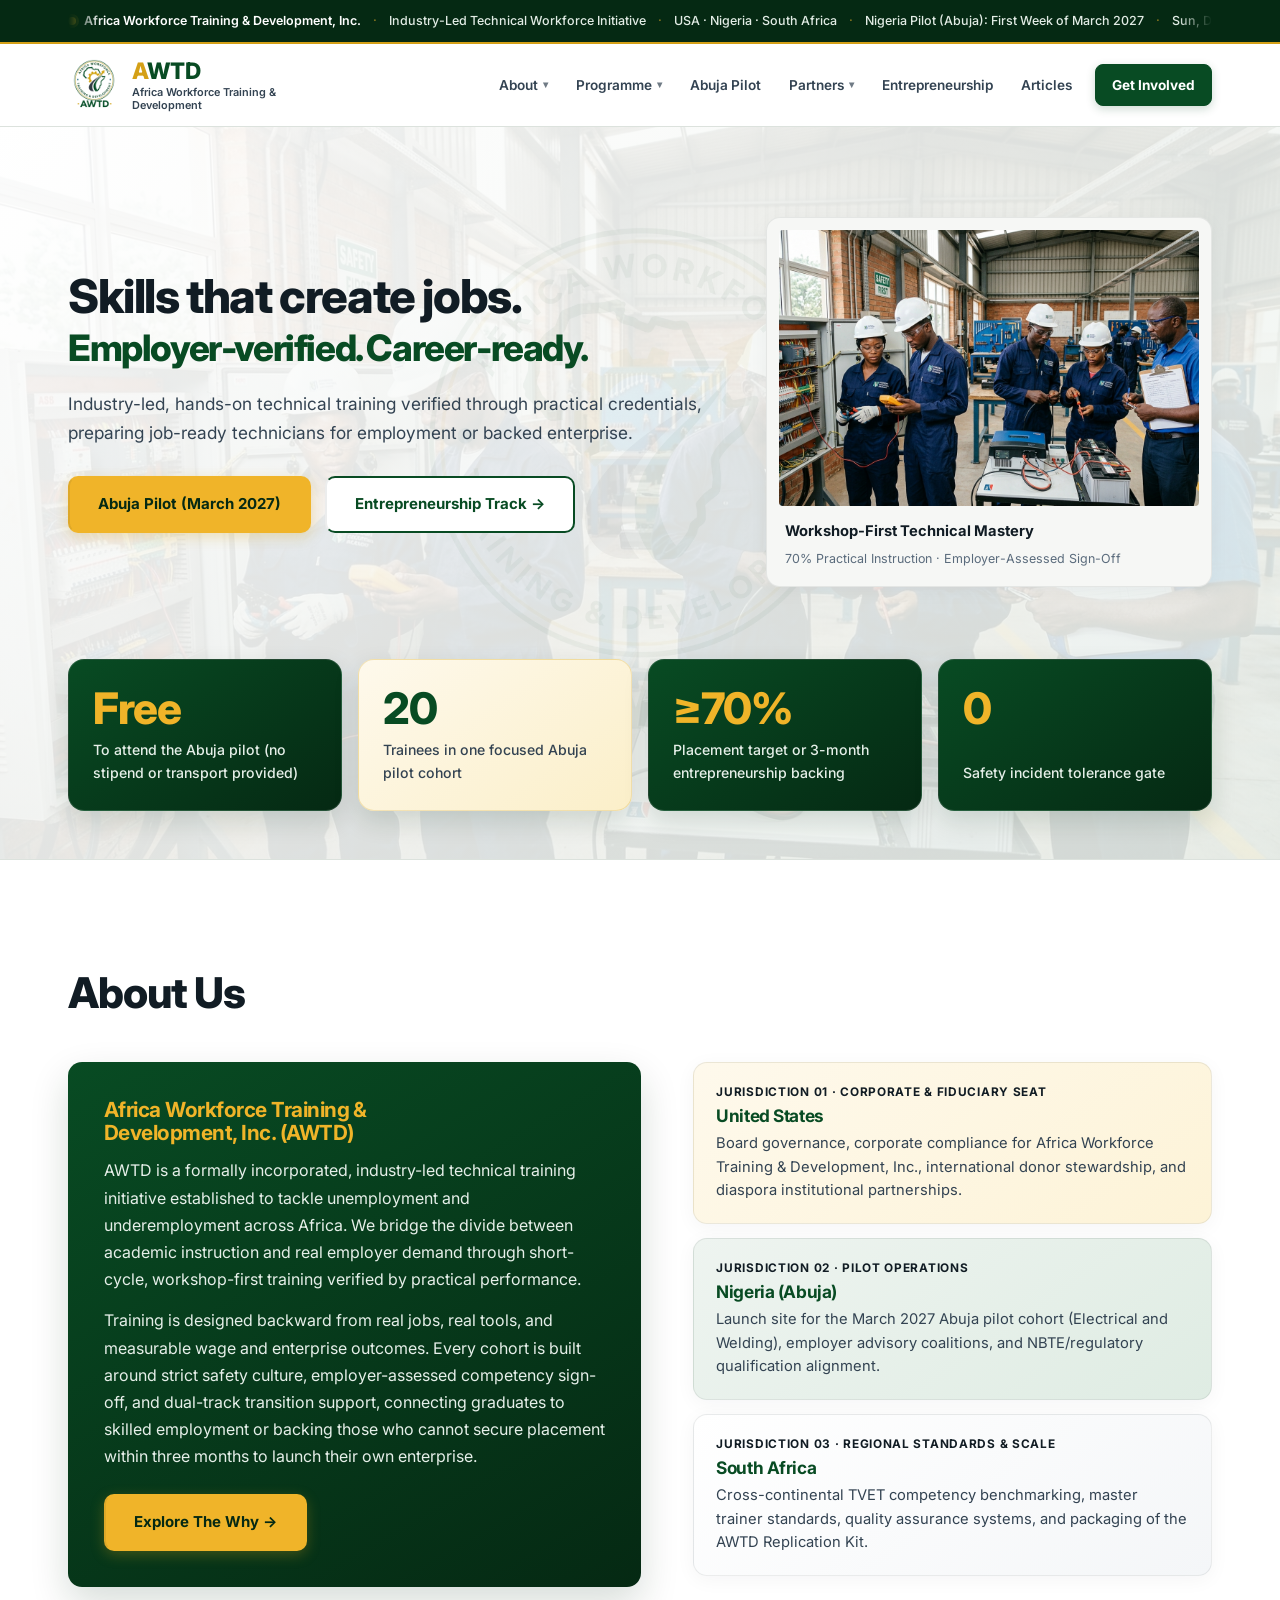
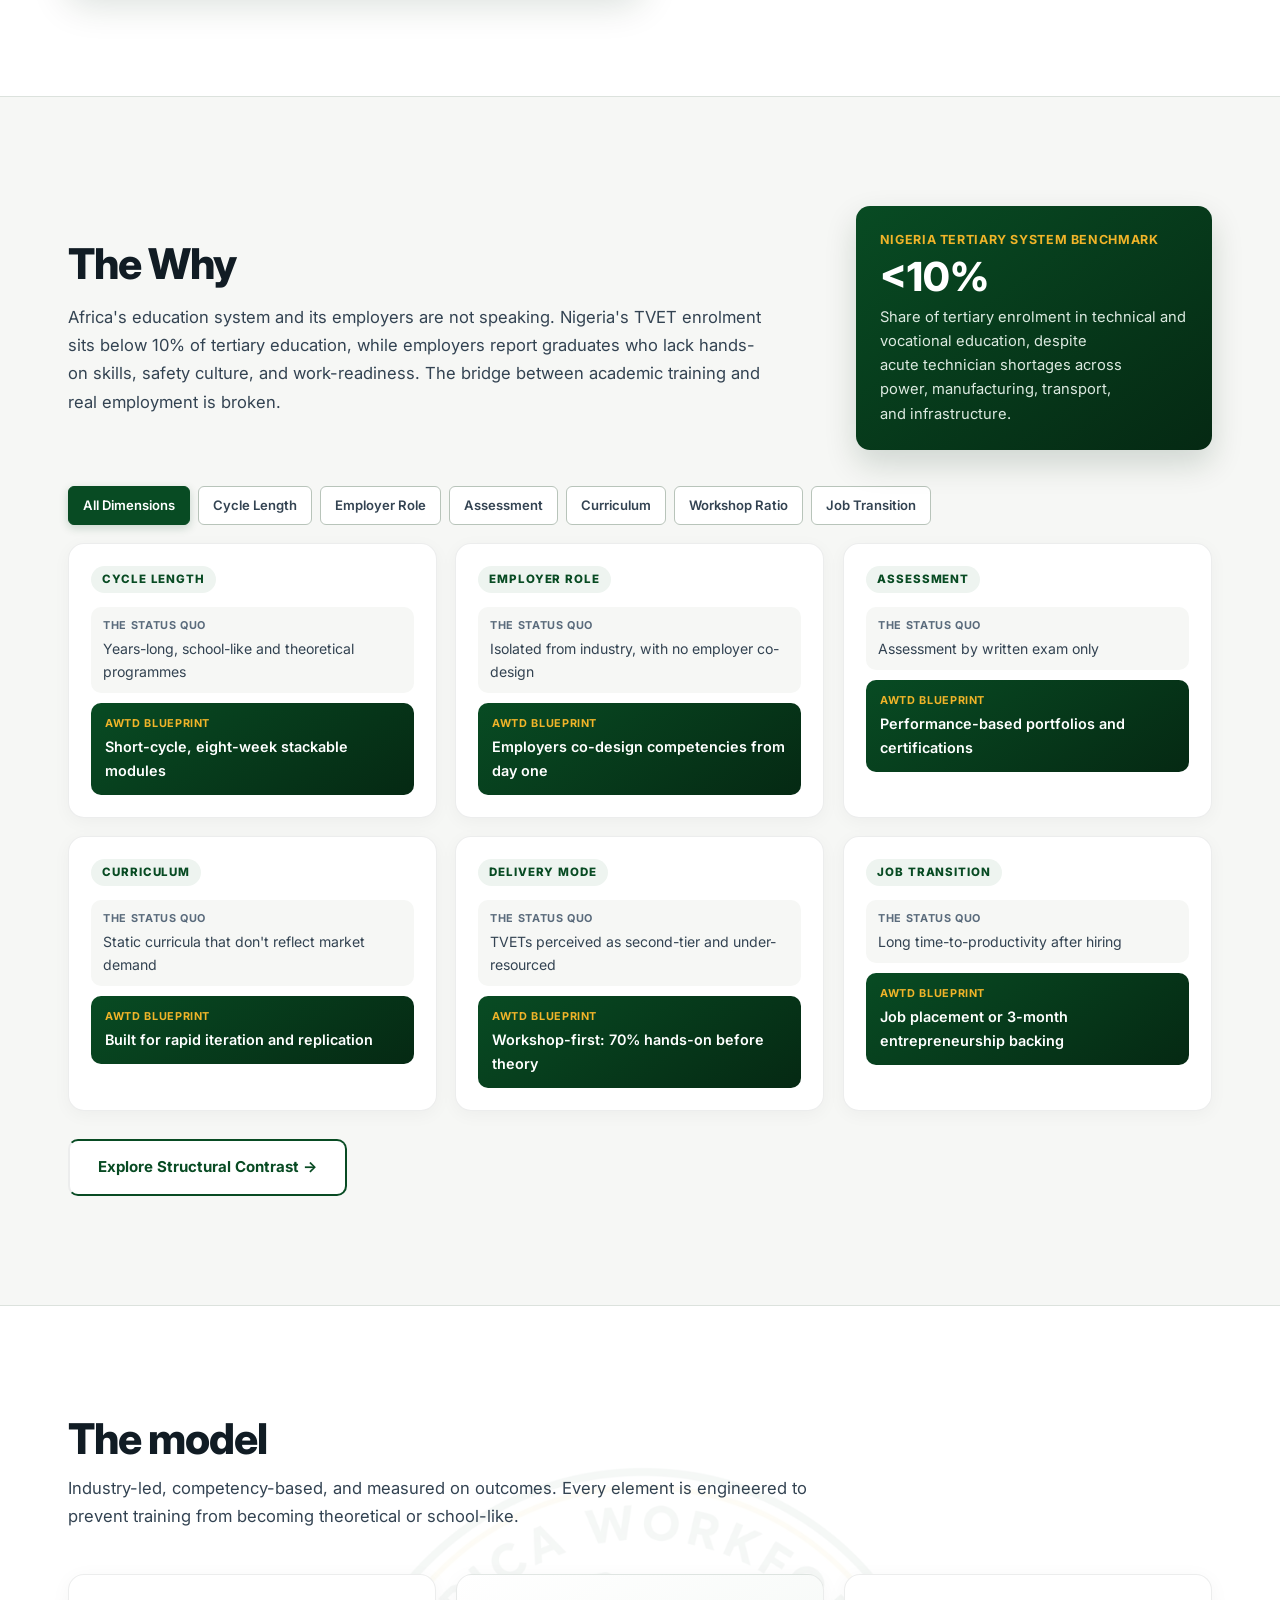
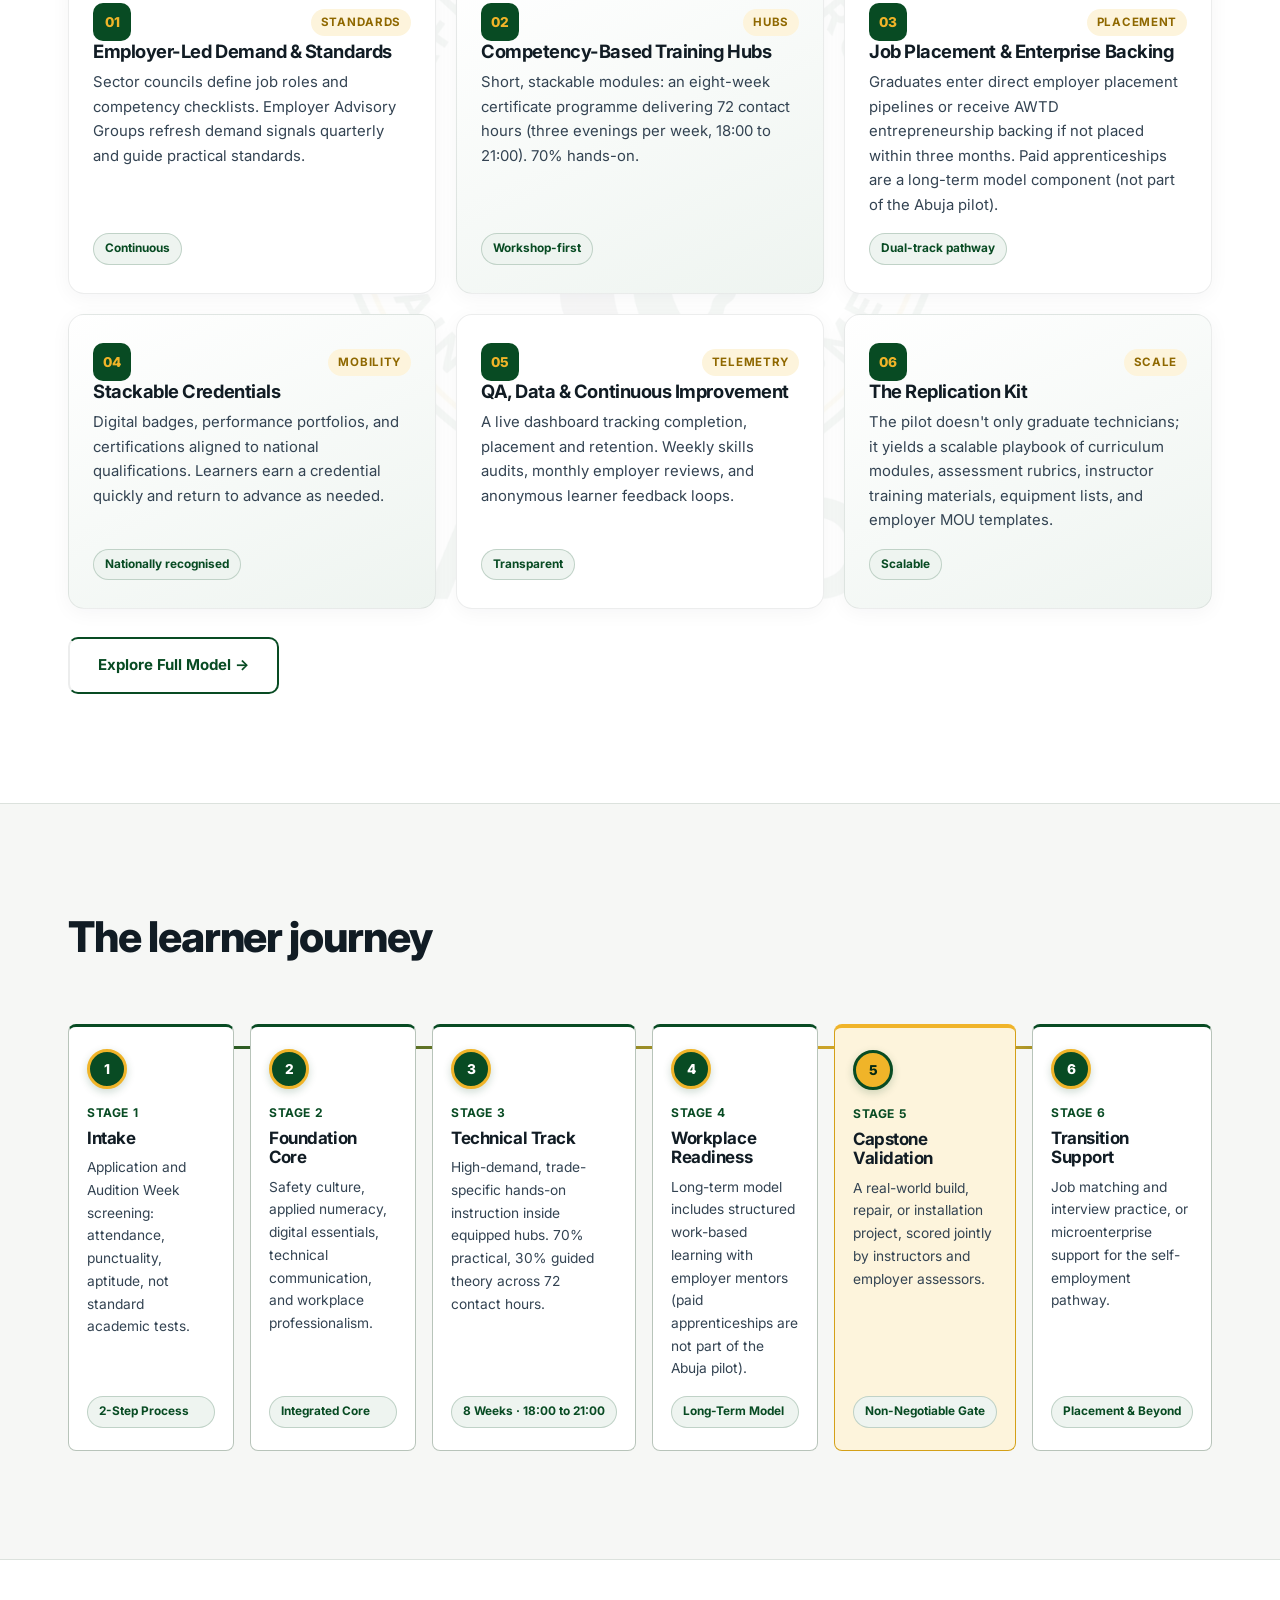
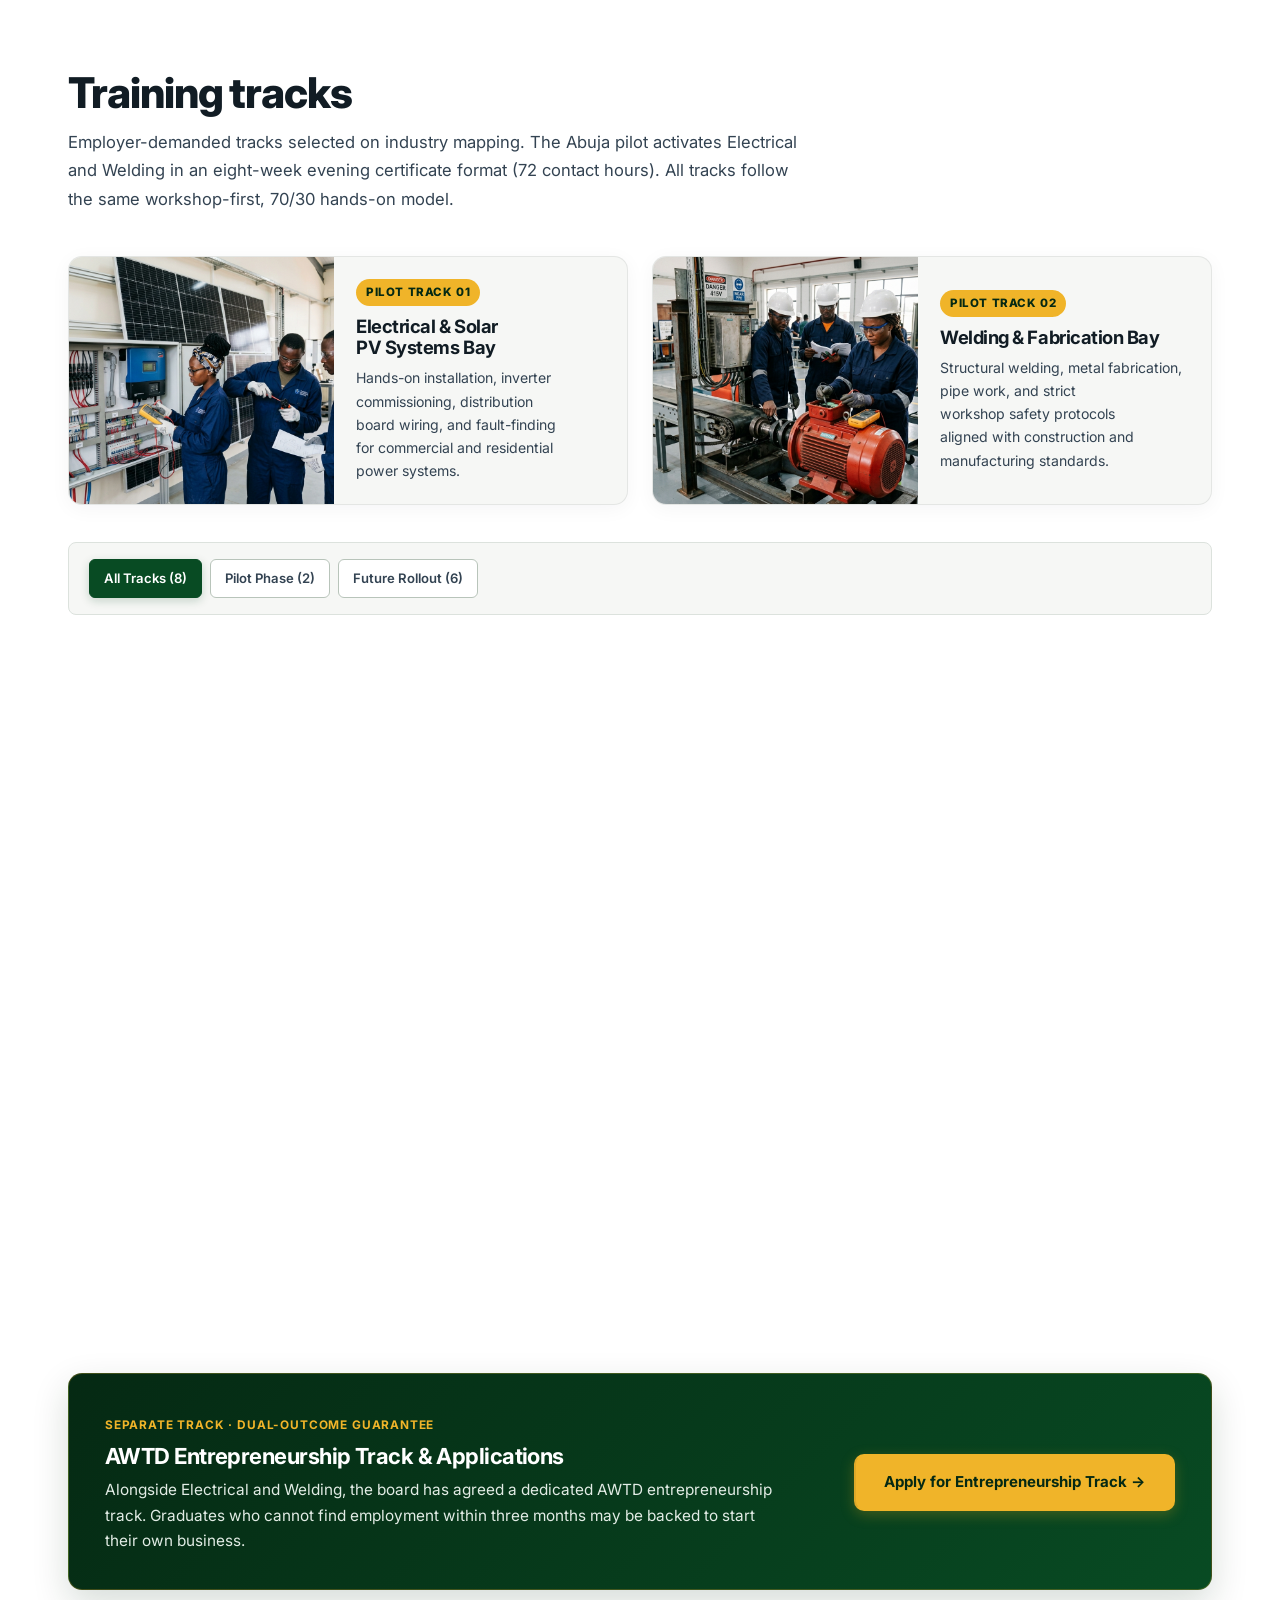
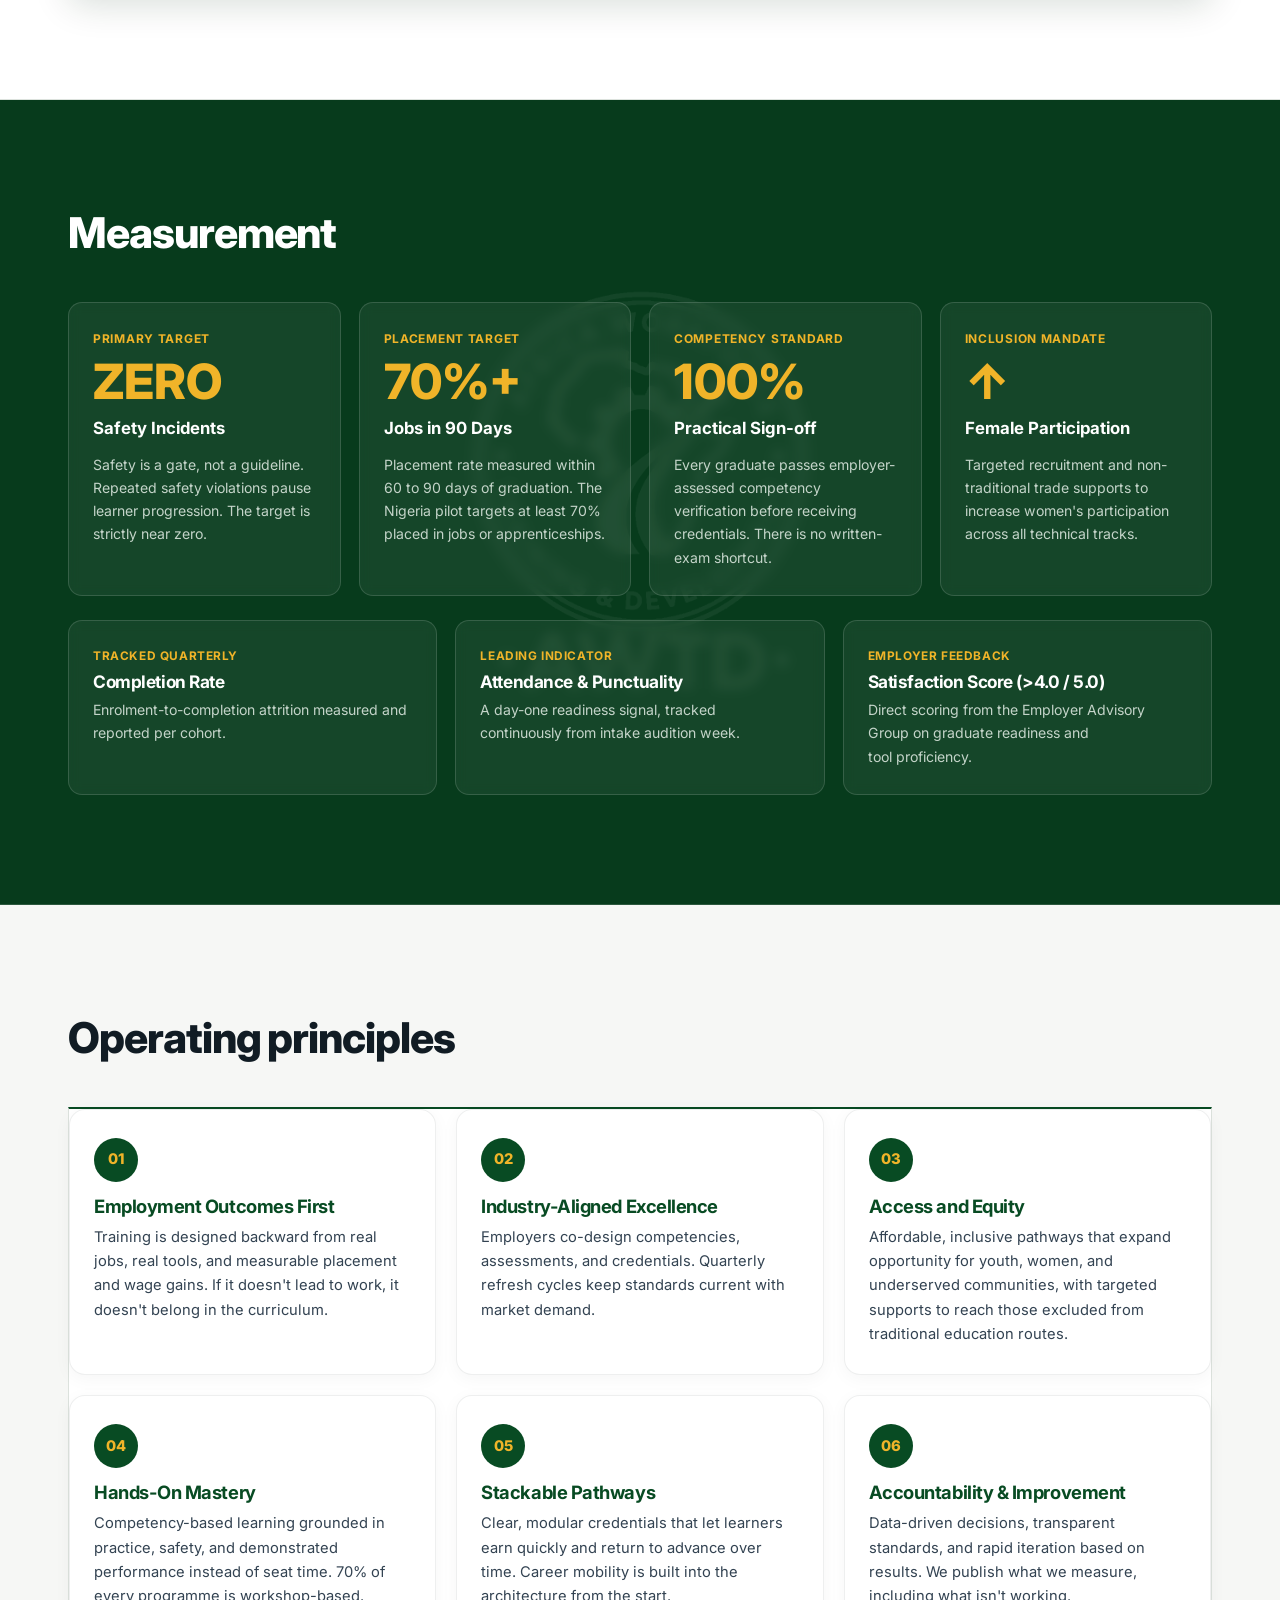
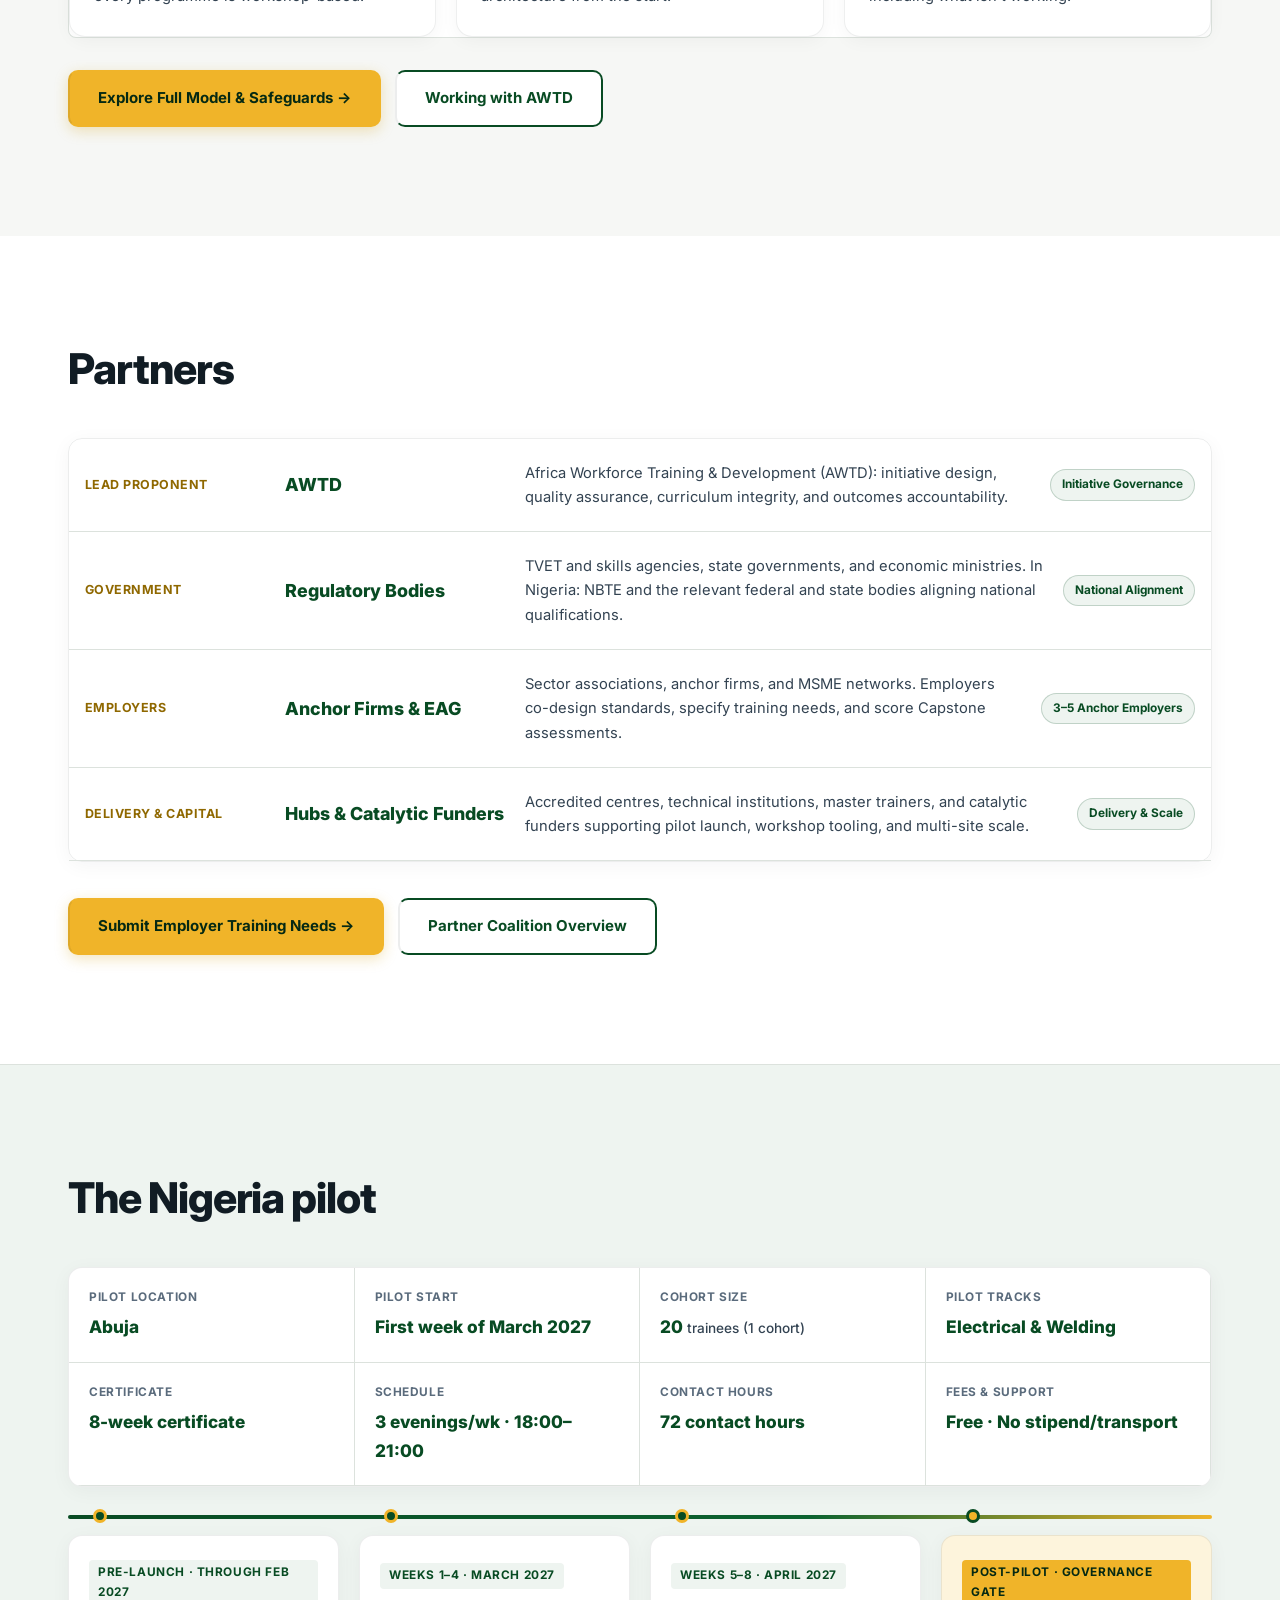
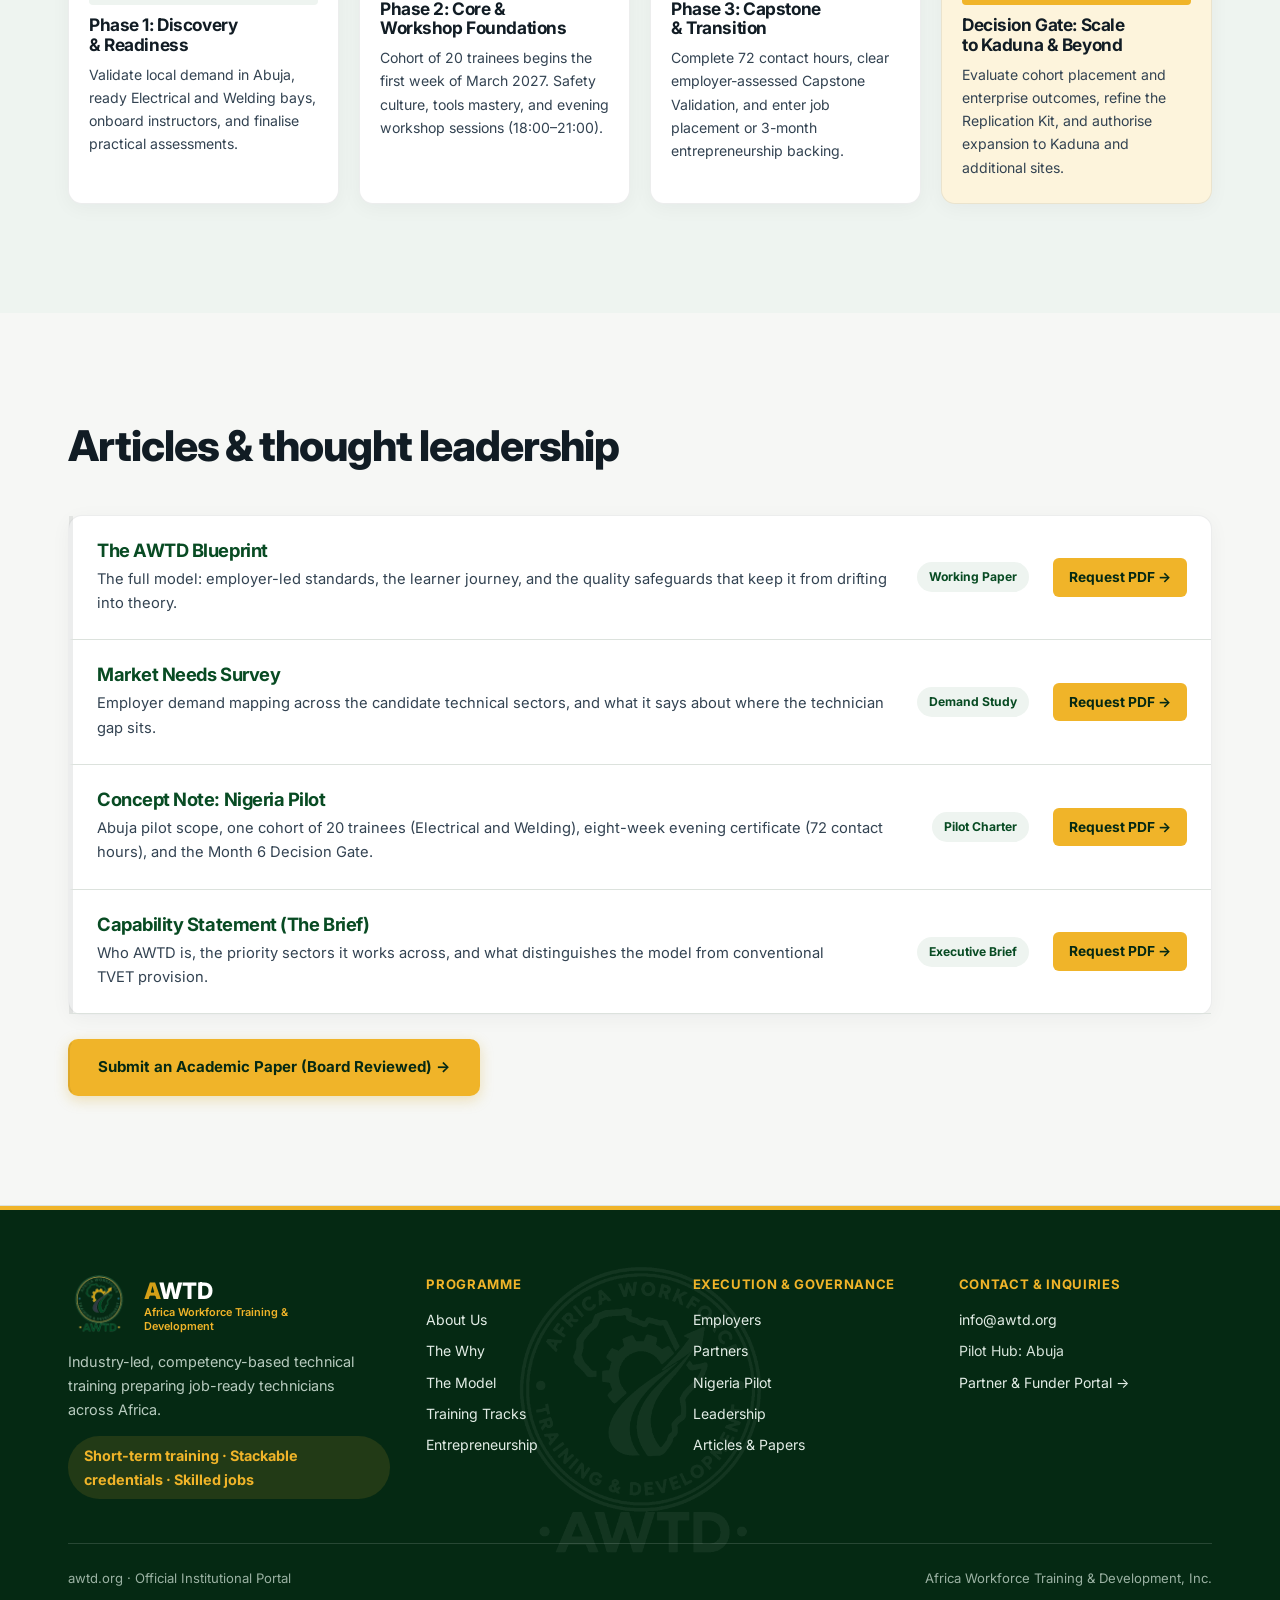
==== commit 8fd9282c: "Complete UI/UX, Nov 15 change list, and motion-design upgrade across all 12 pages" ====
--- a/index.html
+++ b/index.html
@@ -4,39 +4,63 @@
   <meta charset="UTF-8">
   <meta name="viewport" content="width=device-width, initial-scale=1.0, viewport-fit=cover">
   <meta name="claude:viewport-fit-sides" content="cover">
-  <meta name="description" content="Africa Workforce Training & Development (AWTD) — Industry-led technical training delivering short-term, hands-on training and stackable credentials across Africa.">
-  <title>AWTD — Africa Workforce Training &amp; Development</title>
-  <link rel="icon" type="image/jpeg" href="04%20Logos/awtd-official-logo.jpg">
+  <meta name="description" content="Africa Workforce Training & Development (AWTD), Industry-led technical training delivering short-term, hands-on training and stackable credentials across Africa.">
+  <title>AWTD, Africa Workforce Training &amp; Development</title>
+  <link rel="icon" type="image/png" href="04%20Logos/awtd-logo-transparent.png">
   <link rel="preconnect" href="https://fonts.googleapis.com">
   <link rel="preconnect" href="https://fonts.gstatic.com" crossorigin>
   <link rel="stylesheet" href="https://fonts.googleapis.com/css2?family=Inter:wght@400;500;600;700;800&display=swap">
-  <link rel="stylesheet" href="css/styles.css">
+  <link rel="stylesheet" href="css/styles.css?v=20261118h">
 </head>
 <body>
 
 <a class="skip-link" href="#mainContent">Skip to content</a>
 
 <!-- ── INSTITUTIONAL TOP BAR ─────────────────────────────────── -->
-<div class="topbar" role="region" aria-label="Institutional status and governance controls">
+<div class="topbar" role="region" aria-label="Institutional status and announcements">
   <div class="wrap topbar-in">
-    <div class="topbar-meta">
-      <span class="topbar-badge">
-        <span class="topbar-dot" aria-hidden="true"></span>
-        <span data-config="legal-name">Africa Workforce Training &amp; Development, Inc.</span>
-      </span>
-      <span class="topbar-sep topbar-hide-sm" aria-hidden="true">·</span>
-      <span class="topbar-hide-sm">US · Nigeria · South Africa</span>
-      <span class="topbar-sep topbar-hide-sm" aria-hidden="true">·</span>
-      <span class="topbar-hide-sm">Nigeria Pilot (<span data-config="pilot-cities">Abuja + Kaduna</span>): March 2027</span>
-    </div>
+    <div class="topbar-marquee">
+      <div class="topbar-track">
+        <div class="topbar-meta">
+          <span class="topbar-badge">
+            <span class="topbar-dot" aria-hidden="true"></span>
+            <span data-config="legal-name">Africa Workforce Training &amp; Development, Inc.</span>
+          </span>
+          <span class="topbar-sep" aria-hidden="true">·</span>
+          <span>Industry-Led Technical Workforce Initiative</span>
+          <span class="topbar-sep" aria-hidden="true">·</span>
+          <span>USA · Nigeria · South Africa</span>
+          <span class="topbar-sep" aria-hidden="true">·</span>
+          <span>Nigeria Pilot (<span data-config="pilot-cities">Abuja</span>): First Week of March 2027</span>
+          <span class="topbar-sep" aria-hidden="true">·</span>
+          <span data-live-datetime></span>
+        </div>
+        <div class="topbar-meta topbar-meta--dup" aria-hidden="true">
+          <span class="topbar-badge">
+            <span class="topbar-dot"></span>
+            <span>Africa Workforce Training &amp; Development, Inc.</span>
+          </span>
+          <span class="topbar-sep">·</span>
+          <span>Industry-Led Technical Workforce Initiative</span>
+          <span class="topbar-sep">·</span>
+          <span>USA · Nigeria · South Africa</span>
+          <span class="topbar-sep">·</span>
+          <span>Nigeria Pilot (Abuja): First Week of March 2027</span>
+          <span class="topbar-sep">·</span>
+          <span data-live-datetime></span>
+        </div>
+      </div>
+    </div>
+  </div>
+</div>
   </div>
 </div>
 
 <!-- ── PRIMARY NAVIGATION ────────────────────────────────────── -->
 <nav class="nav" aria-label="Primary Navigation">
   <div class="wrap nav-in">
-    <a class="mark" href="index.html" aria-label="AWTD — Africa Workforce Training & Development Home">
-      <img class="mark-seal" src="04%20Logos/awtd-official-logo.jpg" alt="Official AWTD Logo" width="68" height="68">
+    <a class="mark" href="index.html" aria-label="AWTD, Africa Workforce Training & Development Home">
+      <img class="mark-seal" src="04%20Logos/awtd-logo-transparent.png" alt="Official AWTD Logo" width="68" height="68">
       <div class="mark-text">
         <span class="mark-glyph"><em>A</em>WTD</span>
         <span class="mark-sub">Africa Workforce Training &amp; Development</span>
@@ -50,14 +74,42 @@
     </button>
 
     <div class="nav-links" id="navLinks">
-      <a href="problem.html">Problem</a>
-      <a href="model.html">Model</a>
-      <a href="tracks.html">Tracks</a>
-      <a href="measurement.html">Measurement</a>
-      <a href="partners.html">Partners</a>
-      <a href="pilot.html">Pilot</a>
-      <a href="leadership.html">Leadership</a>
-      <a href="papers.html">Papers</a>
+      <div class="nav-item">
+        <button type="button" class="nav-dropdown-trigger" aria-expanded="false" aria-haspopup="true">
+          About <span class="nav-caret" aria-hidden="true">▾</span>
+        </button>
+        <div class="nav-dropdown-menu" role="menu">
+          <a href="index.html#about" role="menuitem">About AWTD<span>Mission, vision &amp; 3 operating countries</span></a>
+          <a href="problem.html" role="menuitem">The Why<span>Status Quo vs. AWTD Blueprint</span></a>
+          <a href="leadership.html" role="menuitem">Leadership<span>9 seated officers across US, NG, ZA &amp; ET</span></a>
+        </div>
+      </div>
+
+      <div class="nav-item">
+        <button type="button" class="nav-dropdown-trigger" aria-expanded="false" aria-haspopup="true">
+          Programme <span class="nav-caret" aria-hidden="true">▾</span>
+        </button>
+        <div class="nav-dropdown-menu" role="menu">
+          <a href="model.html" role="menuitem">The Model<span>Operational pillars &amp; learner journey</span></a>
+          <a href="tracks.html" role="menuitem">Training Tracks<span>Electrical, Welding &amp; future rollout</span></a>
+          <a href="measurement.html" role="menuitem">Measurement &amp; QA<span>Quarterly KPIs &amp; safety gate</span></a>
+        </div>
+      </div>
+
+      <a href="pilot.html">Abuja Pilot</a>
+
+      <div class="nav-item">
+        <button type="button" class="nav-dropdown-trigger" aria-expanded="false" aria-haspopup="true">
+          Partners <span class="nav-caret" aria-hidden="true">▾</span>
+        </button>
+        <div class="nav-dropdown-menu" role="menu">
+          <a href="employers.html" role="menuitem">Employer Needs<span>Tell us what training you require</span></a>
+          <a href="partners.html" role="menuitem">Partner Coalition<span>Government, employers &amp; funders</span></a>
+        </div>
+      </div>
+
+      <a href="entrepreneurship.html">Entrepreneurship</a>
+      <a href="papers.html">Articles</a>
       <a class="nav-cta" href="get-involved.html">Get Involved</a>
     </div>
   </div>
@@ -70,16 +122,11 @@
     <div class="wrap">
       <div class="hero-editorial">
         <div class="hero-copy">
-          <div class="hero-kicker">
-            <span class="hero-kicker-dot" aria-hidden="true"></span>
-            <span>Industry-Led Technical Workforce Initiative</span>
-          </div>
-          <h1>Skills that create jobs.<em>Months, not years.</em></h1>
-          <p class="hero-lead">AWTD delivers short-term, hands-on technical training co-designed with employers and verified through practical, stackable credentials — preparing job-ready technicians who earn family-sustaining wages quickly.</p>
-          <p class="strap">Short-term training · Stackable credentials · Skilled jobs</p>
+          <h1>Skills that create jobs.<em>Employer-verified. Career-ready.</em></h1>
+          <p class="hero-lead">Industry-led, hands-on technical training verified through practical credentials, preparing job-ready technicians for employment or backed enterprise.</p>
           <div class="btns">
-            <a class="btn btn-p" href="#model">Explore the Operational Model</a>
-            <a class="btn btn-s" href="#pilot">Nigeria Pilot (March 2027) →</a>
+            <a class="btn btn-p" href="pilot.html">Abuja Pilot (March 2027)</a>
+            <a class="btn btn-s" href="entrepreneurship.html">Entrepreneurship Track →</a>
           </div>
         </div>
 
@@ -91,25 +138,24 @@
                 <strong>Workshop-First Technical Mastery</strong>
                 <span>70% Practical Instruction · Employer-Assessed Sign-Off</span>
               </div>
-              <img class="hero-seal-badge" src="04%20Logos/awtd-official-logo.jpg" alt="Official AWTD Emblem" width="56" height="56">
-            </div>
-          </div>
-        </div>
-      </div>
-
-      <!-- 4-Column Key Programme Figures -->
-      <div class="stats-ledger" aria-label="Key Programme Figures">
+            </div>
+          </div>
+        </div>
+      </div>
+
+      <!-- 4-Column Value-Proposition Programme Ledger -->
+      <div class="stats-ledger" aria-label="Key Value Propositions">
         <div class="stat-cell">
-          <b data-stat-target="70" data-stat-suffix="%">70%</b>
-          <span>Hands-on workshop instruction</span>
+          <b>Free</b>
+          <span>To attend the Abuja pilot (no stipend or transport provided)</span>
         </div>
         <div class="stat-cell">
-          <b data-stat-target="6" data-stat-suffix="">6</b>
-          <span>Months from intake to job-readiness</span>
+          <b data-stat-target="20" data-stat-suffix="">20</b>
+          <span>Trainees in one focused Abuja pilot cohort</span>
         </div>
         <div class="stat-cell">
-          <b data-stat-target="8" data-stat-suffix="+">8+</b>
-          <span>Employer-mapped trade tracks</span>
+          <b>≥70%</b>
+          <span>Placement target or 3-month entrepreneurship backing</span>
         </div>
         <div class="stat-cell">
           <b data-stat-target="0" data-stat-suffix="">0</b>
@@ -119,80 +165,124 @@
     </div>
   </header>
 
-  <!-- ── THE PROBLEM ───────────────────────────────────────────── -->
+  <!-- ── ABOUT US ──────────────────────────────────────────────── -->
+  <section class="band reveal" id="about" aria-labelledby="heading-about">
+    <div class="wrap">
+      <div class="sec-head sec-head--stacked">
+        <h2 class="h-sec" id="heading-about">About Us</h2>
+      </div>
+
+      <div class="about-grid">
+        <div class="about-statement">
+          <h3>Africa Workforce Training &amp; Development, Inc. (AWTD)</h3>
+          <p>AWTD is a formally incorporated, industry-led technical training initiative established to tackle unemployment and underemployment across Africa. We bridge the divide between academic instruction and real employer demand through short-cycle, workshop-first training verified by practical performance.</p>
+          <p>Training is designed backward from real jobs, real tools, and measurable wage and enterprise outcomes. Every cohort is built around strict safety culture, employer-assessed competency sign-off, and dual-track transition support, connecting graduates to skilled employment or backing those who cannot secure placement within three months to launch their own enterprise.</p>
+          <div class="btns" style="margin-top:24px">
+            <a class="btn btn-p" href="problem.html">Explore The Why →</a>
+          </div>
+        </div>
+
+        <div class="country-strip" role="list" aria-label="Three Operating Countries">
+          <div class="country-card" role="listitem">
+            <span class="k">Jurisdiction 01 · Corporate &amp; Fiduciary Seat</span>
+            <h4>United States</h4>
+            <p>Board governance, corporate compliance for Africa Workforce Training &amp; Development, Inc., international donor stewardship, and diaspora institutional partnerships.</p>
+          </div>
+
+          <div class="country-card" role="listitem">
+            <span class="k">Jurisdiction 02 · Pilot Operations</span>
+            <h4>Nigeria (<span data-config="pilot-cities">Abuja</span>)</h4>
+            <p>Launch site for the March 2027 Abuja pilot cohort (Electrical and Welding), employer advisory coalitions, and NBTE/regulatory qualification alignment.</p>
+          </div>
+
+          <div class="country-card" role="listitem">
+            <span class="k">Jurisdiction 03 · Regional Standards &amp; Scale</span>
+            <h4>South Africa</h4>
+            <p>Cross-continental TVET competency benchmarking, master trainer standards, quality assurance systems, and packaging of the AWTD Replication Kit.</p>
+          </div>
+        </div>
+      </div>
+    </div>
+  </section>
+
+  <!-- ── THE WHY (HORIZONTAL LANDSCAPE COMPARISON) ──────────────── -->
   <section class="band band--stone reveal" id="problem" aria-labelledby="heading-problem">
     <div class="wrap">
-      <div class="problem-layout">
+      <div class="why-landscape-top">
         <div class="problem-narrative">
-          <h2 class="h-sec" id="heading-problem">The problem</h2>
+          <h2 class="h-sec" id="heading-problem">The Why</h2>
           <p class="lead">Africa's education system and its employers are not speaking. Nigeria's TVET enrolment sits below 10% of tertiary education, while employers report graduates who lack hands-on skills, safety culture, and work-readiness. The bridge between academic training and real employment is broken.</p>
-
-          <div class="problem-callout">
-            <span class="problem-callout-label">Nigeria Tertiary System Benchmark</span>
-            <strong>&lt;10%</strong>
-            <p>Share of tertiary enrolment in technical and vocational education — despite acute technician shortages across power, manufacturing, transport, and infrastructure.</p>
-          </div>
-
-          <div class="btns" style="margin-top:28px">
-            <a class="btn btn-s" href="problem.html">Explore Structural Contrast →</a>
-          </div>
-        </div>
-
-        <div>
-          <div class="contrast-controls" role="group" aria-label="Filter comparison dimensions">
-            <button type="button" class="filter-btn is-active" data-contrast-dim="all" aria-pressed="true">All Dimensions</button>
-            <button type="button" class="filter-btn" data-contrast-dim="cycle" aria-pressed="false">Cycle Length</button>
-            <button type="button" class="filter-btn" data-contrast-dim="industry" aria-pressed="false">Employer Role</button>
-            <button type="button" class="filter-btn" data-contrast-dim="assessment" aria-pressed="false">Assessment</button>
-            <button type="button" class="filter-btn" data-contrast-dim="curriculum" aria-pressed="false">Curriculum</button>
-            <button type="button" class="filter-btn" data-contrast-dim="workshop" aria-pressed="false">Workshop Ratio</button>
-            <button type="button" class="filter-btn" data-contrast-dim="transition" aria-pressed="false">Job Transition</button>
-          </div>
-
-          <div class="comparison-table" role="region" aria-label="Status Quo versus AWTD Blueprint comparison matrix">
-            <div class="comparison-head">
-              <span>Dimension</span>
-              <span>The Status Quo (Conventional TVET)</span>
-              <span>The AWTD Blueprint (Employer-Verified)</span>
-            </div>
-
-            <div class="comparison-row" data-dim="cycle">
-              <div class="comparison-dim">Cycle Length</div>
-              <div class="comparison-cell comparison-cell--quo">Years-long, school-like and theoretical programmes</div>
-              <div class="comparison-cell comparison-cell--awtd">Months-long, short-cycle and stackable modules</div>
-            </div>
-
-            <div class="comparison-row" data-dim="industry">
-              <div class="comparison-dim">Employer Role</div>
-              <div class="comparison-cell comparison-cell--quo">Isolated from industry, with no employer co-design</div>
-              <div class="comparison-cell comparison-cell--awtd">Employers co-design competencies from day one</div>
-            </div>
-
-            <div class="comparison-row" data-dim="assessment">
-              <div class="comparison-dim">Assessment</div>
-              <div class="comparison-cell comparison-cell--quo">Assessment by written exam only</div>
-              <div class="comparison-cell comparison-cell--awtd">Performance-based portfolios and certifications</div>
-            </div>
-
-            <div class="comparison-row" data-dim="curriculum">
-              <div class="comparison-dim">Curriculum</div>
-              <div class="comparison-cell comparison-cell--quo">Static curricula that don't reflect market demand</div>
-              <div class="comparison-cell comparison-cell--awtd">Built for rapid iteration and replication</div>
-            </div>
-
-            <div class="comparison-row" data-dim="workshop">
-              <div class="comparison-dim">Delivery Mode</div>
-              <div class="comparison-cell comparison-cell--quo">TVETs perceived as second-tier and under-resourced</div>
-              <div class="comparison-cell comparison-cell--awtd">Workshop-first: 70% hands-on before theory</div>
-            </div>
-
-            <div class="comparison-row" data-dim="transition">
-              <div class="comparison-dim">Job Transition</div>
-              <div class="comparison-cell comparison-cell--quo">Long time-to-productivity after hiring</div>
-              <div class="comparison-cell comparison-cell--awtd">Paid apprenticeships with employer mentors</div>
-            </div>
-          </div>
-        </div>
+        </div>
+
+        <div class="problem-callout">
+          <span class="problem-callout-label">Nigeria Tertiary System Benchmark</span>
+          <strong>&lt;10%</strong>
+          <p>Share of tertiary enrolment in technical and vocational education, despite acute technician shortages across power, manufacturing, transport, and infrastructure.</p>
+        </div>
+      </div>
+
+      <div class="contrast-controls" role="group" aria-label="Filter comparison dimensions">
+        <button type="button" class="filter-btn is-active" data-contrast-dim="all" aria-pressed="true">All Dimensions</button>
+        <button type="button" class="filter-btn" data-contrast-dim="cycle" aria-pressed="false">Cycle Length</button>
+        <button type="button" class="filter-btn" data-contrast-dim="industry" aria-pressed="false">Employer Role</button>
+        <button type="button" class="filter-btn" data-contrast-dim="assessment" aria-pressed="false">Assessment</button>
+        <button type="button" class="filter-btn" data-contrast-dim="curriculum" aria-pressed="false">Curriculum</button>
+        <button type="button" class="filter-btn" data-contrast-dim="workshop" aria-pressed="false">Workshop Ratio</button>
+        <button type="button" class="filter-btn" data-contrast-dim="transition" aria-pressed="false">Job Transition</button>
+      </div>
+
+      <div class="why-landscape-table" role="region" aria-label="Status Quo versus AWTD Blueprint comparison">
+        <article class="why-landscape-card" data-dim="cycle">
+          <span class="why-landscape-dim">Cycle Length</span>
+          <div class="why-landscape-pair">
+            <div class="why-pair-quo"><strong>The Status Quo</strong>Years-long, school-like and theoretical programmes</div>
+            <div class="why-pair-awtd"><strong>AWTD Blueprint</strong>Short-cycle, eight-week stackable modules</div>
+          </div>
+        </article>
+
+        <article class="why-landscape-card" data-dim="industry">
+          <span class="why-landscape-dim">Employer Role</span>
+          <div class="why-landscape-pair">
+            <div class="why-pair-quo"><strong>The Status Quo</strong>Isolated from industry, with no employer co-design</div>
+            <div class="why-pair-awtd"><strong>AWTD Blueprint</strong>Employers co-design competencies from day one</div>
+          </div>
+        </article>
+
+        <article class="why-landscape-card" data-dim="assessment">
+          <span class="why-landscape-dim">Assessment</span>
+          <div class="why-landscape-pair">
+            <div class="why-pair-quo"><strong>The Status Quo</strong>Assessment by written exam only</div>
+            <div class="why-pair-awtd"><strong>AWTD Blueprint</strong>Performance-based portfolios and certifications</div>
+          </div>
+        </article>
+
+        <article class="why-landscape-card" data-dim="curriculum">
+          <span class="why-landscape-dim">Curriculum</span>
+          <div class="why-landscape-pair">
+            <div class="why-pair-quo"><strong>The Status Quo</strong>Static curricula that don't reflect market demand</div>
+            <div class="why-pair-awtd"><strong>AWTD Blueprint</strong>Built for rapid iteration and replication</div>
+          </div>
+        </article>
+
+        <article class="why-landscape-card" data-dim="workshop">
+          <span class="why-landscape-dim">Delivery Mode</span>
+          <div class="why-landscape-pair">
+            <div class="why-pair-quo"><strong>The Status Quo</strong>TVETs perceived as second-tier and under-resourced</div>
+            <div class="why-pair-awtd"><strong>AWTD Blueprint</strong>Workshop-first: 70% hands-on before theory</div>
+          </div>
+        </article>
+
+        <article class="why-landscape-card" data-dim="transition">
+          <span class="why-landscape-dim">Job Transition</span>
+          <div class="why-landscape-pair">
+            <div class="why-pair-quo"><strong>The Status Quo</strong>Long time-to-productivity after hiring</div>
+            <div class="why-pair-awtd"><strong>AWTD Blueprint</strong>Job placement or 3-month entrepreneurship backing</div>
+          </div>
+        </article>
+      </div>
+
+      <div class="btns" style="margin-top:28px">
+        <a class="btn btn-s" href="problem.html">Explore Structural Contrast →</a>
       </div>
     </div>
   </section>
@@ -200,82 +290,87 @@
   <!-- ── THE MODEL ─────────────────────────────────────────────── -->
   <section class="band reveal" id="model" aria-labelledby="heading-model">
     <div class="wrap">
-      <div class="editorial-split">
-        <div class="editorial-spine">
-          <h2 class="h-sec" id="heading-model">The model</h2>
-          <p class="lead">Industry-led, competency-based, and measured on outcomes. A public-private model that co-designs training with employers and verifies skills through practical assessments. Every element is engineered to prevent the programme from becoming theoretical or school-like.</p>
-          <div class="btns" style="margin-top:28px">
-            <a class="btn btn-s" href="model.html">Explore Full Model →</a>
-          </div>
-        </div>
-
-        <div class="spine-list" role="list">
-          <article class="spine-row" role="listitem">
-            <div class="spine-num">01<span>Standards</span></div>
-            <div class="spine-body">
-              <h3>Employer-Led Demand &amp; Standards</h3>
-              <p>Sector councils define job roles and competency checklists. Employer Advisory Groups refresh demand signals quarterly and provide mentors for work-based learning.</p>
-            </div>
-            <div class="spine-meta">
-              <span class="tag">Continuous</span>
-            </div>
-          </article>
-
-          <article class="spine-row" role="listitem">
-            <div class="spine-num">02<span>Hubs</span></div>
-            <div class="spine-body">
-              <h3>Competency-Based Training Hubs</h3>
-              <p>Short, stackable modules: a Foundation Core followed by trade-specific Technical Tracks of 8 to 16 weeks. 70% hands-on. Curriculum safeguards prevent drift toward theory.</p>
-            </div>
-            <div class="spine-meta">
-              <span class="tag">Workshop-first</span>
-            </div>
-          </article>
-
-          <article class="spine-row" role="listitem">
-            <div class="spine-num">03<span>Placement</span></div>
-            <div class="spine-body">
-              <h3>Paid Apprenticeships &amp; Placement</h3>
-              <p>Structured work-based learning at partner employer sites, with clear outcomes and conversion targets from apprenticeship to employment. Every trainee completes a Capstone Validation project.</p>
-            </div>
-            <div class="spine-meta">
-              <span class="tag">Required pathway</span>
-            </div>
-          </article>
-
-          <article class="spine-row" role="listitem">
-            <div class="spine-num">04<span>Mobility</span></div>
-            <div class="spine-body">
-              <h3>Stackable Credentials</h3>
-              <p>Digital badges, performance portfolios, and certifications aligned to national qualifications. Learners earn a credential quickly and return to advance as needed.</p>
-            </div>
-            <div class="spine-meta">
-              <span class="tag">Nationally recognised</span>
-            </div>
-          </article>
-
-          <article class="spine-row" role="listitem">
-            <div class="spine-num">05<span>Telemetry</span></div>
-            <div class="spine-body">
-              <h3>QA, Data &amp; Continuous Improvement</h3>
-              <p>A live dashboard tracking completion, placement and retention. Weekly skills audits, monthly employer reviews, and anonymous learner feedback loops.</p>
-            </div>
-            <div class="spine-meta">
-              <span class="tag">Transparent</span>
-            </div>
-          </article>
-
-          <article class="spine-row" role="listitem">
-            <div class="spine-num">06<span>Scale</span></div>
-            <div class="spine-body">
-              <h3>The Replication Kit</h3>
-              <p>The pilot doesn't only graduate technicians; it yields a scalable playbook of curriculum modules, assessment rubrics, instructor training materials, equipment lists, and employer MOU templates.</p>
-            </div>
-            <div class="spine-meta">
-              <span class="tag">Scalable</span>
-            </div>
-          </article>
-        </div>
+      <div class="sec-head sec-head--stacked">
+        <h2 class="h-sec" id="heading-model">The model</h2>
+        <p class="lead">Industry-led, competency-based, and measured on outcomes. Every element is engineered to prevent training from becoming theoretical or school-like.</p>
+      </div>
+
+      <div class="model-bento-grid" role="list">
+        <article class="model-card" role="listitem">
+          <div>
+            <div class="model-card-head">
+              <span class="model-card-num">01</span>
+              <span class="model-card-kicker">Standards</span>
+            </div>
+            <h3>Employer-Led Demand &amp; Standards</h3>
+            <p>Sector councils define job roles and competency checklists. Employer Advisory Groups refresh demand signals quarterly and guide practical standards.</p>
+          </div>
+          <span class="tag">Continuous</span>
+        </article>
+
+        <article class="model-card" role="listitem">
+          <div>
+            <div class="model-card-head">
+              <span class="model-card-num">02</span>
+              <span class="model-card-kicker">Hubs</span>
+            </div>
+            <h3>Competency-Based Training Hubs</h3>
+            <p>Short, stackable modules: an eight-week certificate programme delivering 72 contact hours (three evenings per week, 18:00 to 21:00). 70% hands-on.</p>
+          </div>
+          <span class="tag">Workshop-first</span>
+        </article>
+
+        <article class="model-card" role="listitem">
+          <div>
+            <div class="model-card-head">
+              <span class="model-card-num">03</span>
+              <span class="model-card-kicker">Placement</span>
+            </div>
+            <h3>Job Placement &amp; Enterprise Backing</h3>
+            <p>Graduates enter direct employer placement pipelines or receive AWTD entrepreneurship backing if not placed within three months. Paid apprenticeships are a long-term model component (not part of the Abuja pilot).</p>
+          </div>
+          <span class="tag">Dual-track pathway</span>
+        </article>
+
+        <article class="model-card" role="listitem">
+          <div>
+            <div class="model-card-head">
+              <span class="model-card-num">04</span>
+              <span class="model-card-kicker">Mobility</span>
+            </div>
+            <h3>Stackable Credentials</h3>
+            <p>Digital badges, performance portfolios, and certifications aligned to national qualifications. Learners earn a credential quickly and return to advance as needed.</p>
+          </div>
+          <span class="tag">Nationally recognised</span>
+        </article>
+
+        <article class="model-card" role="listitem">
+          <div>
+            <div class="model-card-head">
+              <span class="model-card-num">05</span>
+              <span class="model-card-kicker">Telemetry</span>
+            </div>
+            <h3>QA, Data &amp; Continuous Improvement</h3>
+            <p>A live dashboard tracking completion, placement and retention. Weekly skills audits, monthly employer reviews, and anonymous learner feedback loops.</p>
+          </div>
+          <span class="tag">Transparent</span>
+        </article>
+
+        <article class="model-card" role="listitem">
+          <div>
+            <div class="model-card-head">
+              <span class="model-card-num">06</span>
+              <span class="model-card-kicker">Scale</span>
+            </div>
+            <h3>The Replication Kit</h3>
+            <p>The pilot doesn't only graduate technicians; it yields a scalable playbook of curriculum modules, assessment rubrics, instructor training materials, equipment lists, and employer MOU templates.</p>
+          </div>
+          <span class="tag">Scalable</span>
+        </article>
+      </div>
+
+      <div class="btns" style="margin-top:28px">
+        <a class="btn btn-s" href="model.html">Explore Full Model →</a>
       </div>
     </div>
   </section>
@@ -283,20 +378,17 @@
   <!-- ── THE LEARNER JOURNEY ───────────────────────────────────── -->
   <section class="band band--stone reveal" id="journey" aria-labelledby="heading-journey">
     <div class="wrap">
-      <div class="sec-head">
-        <div>
-          <h2 class="h-sec" id="heading-journey">The learner journey</h2>
-        </div>
-        <p class="lead">Every learner moves through the same six stages, in the same order. Capstone Validation is a non-negotiable gate; nobody is credentialled without clearing it.</p>
-      </div>
-
-      <div >
+      <div class="sec-head sec-head--stacked">
+        <h2 class="h-sec" id="heading-journey">The learner journey</h2>
+      </div>
+
+      <div>
         <div class="pipeline-track" role="list" aria-label="Six-stage learner progression">
           <div class="pipeline-stage" role="listitem">
             <div class="pipeline-node" aria-hidden="true">1</div>
             <span class="step-n">Stage 1</span>
             <h3>Intake</h3>
-            <p>Application and Audition Week screening: attendance, punctuality, aptitude — not standard academic tests.</p>
+            <p>Application and Audition Week screening: attendance, punctuality, aptitude, not standard academic tests.</p>
             <span class="tag">2-Step Process</span>
           </div>
 
@@ -305,23 +397,23 @@
             <span class="step-n">Stage 2</span>
             <h3>Foundation Core</h3>
             <p>Safety culture, applied numeracy, digital essentials, technical communication, and workplace professionalism.</p>
-            <span class="tag">2–4 Weeks</span>
+            <span class="tag">Integrated Core</span>
           </div>
 
           <div class="pipeline-stage" role="listitem">
             <div class="pipeline-node" aria-hidden="true">3</div>
             <span class="step-n">Stage 3</span>
             <h3>Technical Track</h3>
-            <p>High-demand, trade-specific hands-on instruction inside equipped hubs. 70% practical, 30% guided theory.</p>
-            <span class="tag">8–16 Weeks</span>
+            <p>High-demand, trade-specific hands-on instruction inside equipped hubs. 70% practical, 30% guided theory across 72 contact hours.</p>
+            <span class="tag">8 Weeks · 18:00 to 21:00</span>
           </div>
 
           <div class="pipeline-stage" role="listitem">
             <div class="pipeline-node" aria-hidden="true">4</div>
             <span class="step-n">Stage 4</span>
-            <h3>Work-Based Learning</h3>
-            <p>Structured placement with employer partners. Real tasks, real tools, and employer mentors. Paid.</p>
-            <span class="tag">8–24 Weeks</span>
+            <h3>Workplace Readiness</h3>
+            <p>Long-term model includes structured work-based learning with employer mentors (paid apprenticeships are not part of the Abuja pilot).</p>
+            <span class="tag">Long-Term Model</span>
           </div>
 
           <div class="pipeline-stage pipeline-stage--gate" role="listitem">
@@ -347,29 +439,27 @@
   <!-- ── TRAINING TRACKS ───────────────────────────────────────── -->
   <section class="band reveal" id="tracks" aria-labelledby="heading-tracks">
     <div class="wrap">
-      <div class="sec-head">
-        <div>
-          <h2 class="h-sec" id="heading-tracks">Training tracks</h2>
-        </div>
-        <p class="lead">Initial tracks are selected on employer demand mapping. The Nigeria pilot will select a maximum of two tracks to hold quality and focus. All tracks follow the same workshop-first, 70/30 hands-on model.</p>
+      <div class="sec-head sec-head--stacked">
+        <h2 class="h-sec" id="heading-tracks">Training tracks</h2>
+        <p class="lead">Employer-demanded tracks selected on industry mapping. The Abuja pilot activates Electrical and Welding in an eight-week evening certificate format (72 contact hours). All tracks follow the same workshop-first, 70/30 hands-on model.</p>
       </div>
 
       <!-- Documentary Workshop Strip -->
-      <div class="workshop-feature-strip" aria-label="Candidate pilot workshop environments">
+      <div class="workshop-feature-strip" aria-label="Abuja pilot workshop environments">
         <div class="workshop-feature-item">
           <img src="05%20Images/solar-electrical-bay.jpg" alt="Trainees testing solar photovoltaic panels and electrical distribution switchgear" width="600" height="338" loading="lazy">
           <div class="workshop-feature-caption">
-            <span class="chip">Candidate Pilot Track</span>
+            <span class="chip">Pilot Track 01</span>
             <h3>Electrical &amp; Solar PV Systems Bay</h3>
             <p>Hands-on installation, inverter commissioning, distribution board wiring, and fault-finding for commercial and residential power systems.</p>
           </div>
         </div>
         <div class="workshop-feature-item">
-          <img src="05%20Images/industrial-maintenance-bay.jpg" alt="Technicians diagnosing a three-phase industrial motor and automated conveyor system" width="600" height="338" loading="lazy">
+          <img src="05%20Images/industrial-maintenance-bay.jpg" alt="Technicians working in an industrial fabrication and welding workshop bay" width="600" height="338" loading="lazy">
           <div class="workshop-feature-caption">
-            <span class="chip">Candidate Pilot Track</span>
-            <h3>Industrial &amp; Mechanical Maintenance Bay</h3>
-            <p>Preventive and corrective maintenance across three-phase motors, drives, and automated production equipment for manufacturing plants.</p>
+            <span class="chip">Pilot Track 02</span>
+            <h3>Welding &amp; Fabrication Bay</h3>
+            <p>Structural welding, metal fabrication, pipe work, and strict workshop safety protocols aligned with construction and manufacturing standards.</p>
           </div>
         </div>
       </div>
@@ -409,7 +499,7 @@
               <h4>Electrical &amp; Solar PV</h4>
               <div class="track-spec-list">
                 <div class="track-spec-row"><span>Workshop Ratio</span><strong>70% Practical / 30% Theory</strong></div>
-                <div class="track-spec-row"><span>Track Duration</span><strong>8–16 Weeks + Paid WBL</strong></div>
+                <div class="track-spec-row"><span>Track Duration</span><strong>8-Week Certificate (72 hrs)</strong></div>
                 <div class="track-spec-row"><span>Sector</span><strong>Power &amp; Energy</strong></div>
                 <div class="track-spec-row"><span>Sign-off Gate</span><strong>Capstone Validation Project</strong></div>
               </div>
@@ -422,11 +512,11 @@
         </article>
 
         <!-- Track 2 -->
-        <article class="track-card" data-track-id="industrial-maintenance" data-pilot="true">
+        <article class="track-card" data-track-id="industrial-maintenance" data-pilot="false">
           <div class="track-card-inner">
             <div class="track-face track-face--front">
               <div class="track-top">
-                <span class="chip">Pilot phase</span>
+                <span class="chip chip--future">Future rollout</span>
               </div>
               <h3>Industrial Maintenance</h3>
               <p>Electrical and mechanical maintenance for manufacturing and industrial facilities. Targets technician shortages slowing production growth.</p>
@@ -444,7 +534,7 @@
               <h4>Industrial Maintenance</h4>
               <div class="track-spec-list">
                 <div class="track-spec-row"><span>Workshop Ratio</span><strong>70% Practical / 30% Theory</strong></div>
-                <div class="track-spec-row"><span>Track Duration</span><strong>8–16 Weeks + Paid WBL</strong></div>
+                <div class="track-spec-row"><span>Track Duration</span><strong>8-Week Certificate (72 hrs)</strong></div>
                 <div class="track-spec-row"><span>Sector</span><strong>Manufacturing</strong></div>
                 <div class="track-spec-row"><span>Sign-off Gate</span><strong>Capstone Validation Project</strong></div>
               </div>
@@ -479,7 +569,7 @@
               <h4>Automotive &amp; Transport</h4>
               <div class="track-spec-list">
                 <div class="track-spec-row"><span>Workshop Ratio</span><strong>70% Practical / 30% Theory</strong></div>
-                <div class="track-spec-row"><span>Track Duration</span><strong>8–16 Weeks + Paid WBL</strong></div>
+                <div class="track-spec-row"><span>Track Duration</span><strong>8-Week Certificate (72 hrs)</strong></div>
                 <div class="track-spec-row"><span>Sector</span><strong>Transport / Logistics</strong></div>
                 <div class="track-spec-row"><span>Sign-off Gate</span><strong>Capstone Validation Project</strong></div>
               </div>
@@ -514,7 +604,7 @@
               <h4>ICT Field Support</h4>
               <div class="track-spec-list">
                 <div class="track-spec-row"><span>Workshop Ratio</span><strong>70% Practical / 30% Theory</strong></div>
-                <div class="track-spec-row"><span>Track Duration</span><strong>8–16 Weeks + Paid WBL</strong></div>
+                <div class="track-spec-row"><span>Track Duration</span><strong>8-Week Certificate (72 hrs)</strong></div>
                 <div class="track-spec-row"><span>Sector</span><strong>ICT / Field Services</strong></div>
                 <div class="track-spec-row"><span>Sign-off Gate</span><strong>Capstone Validation Project</strong></div>
               </div>
@@ -549,7 +639,7 @@
               <h4>Construction Trades</h4>
               <div class="track-spec-list">
                 <div class="track-spec-row"><span>Workshop Ratio</span><strong>70% Practical / 30% Theory</strong></div>
-                <div class="track-spec-row"><span>Track Duration</span><strong>8–16 Weeks + Paid WBL</strong></div>
+                <div class="track-spec-row"><span>Track Duration</span><strong>8-Week Certificate (72 hrs)</strong></div>
                 <div class="track-spec-row"><span>Sector</span><strong>Construction</strong></div>
                 <div class="track-spec-row"><span>Sign-off Gate</span><strong>Capstone Validation Project</strong></div>
               </div>
@@ -584,7 +674,7 @@
               <h4>Refrigeration &amp; AC</h4>
               <div class="track-spec-list">
                 <div class="track-spec-row"><span>Workshop Ratio</span><strong>70% Practical / 30% Theory</strong></div>
-                <div class="track-spec-row"><span>Track Duration</span><strong>8–16 Weeks + Paid WBL</strong></div>
+                <div class="track-spec-row"><span>Track Duration</span><strong>8-Week Certificate (72 hrs)</strong></div>
                 <div class="track-spec-row"><span>Sector</span><strong>RAC / HVAC</strong></div>
                 <div class="track-spec-row"><span>Sign-off Gate</span><strong>Capstone Validation Project</strong></div>
               </div>
@@ -597,11 +687,11 @@
         </article>
 
         <!-- Track 7 -->
-        <article class="track-card" data-track-id="welding-fabrication" data-pilot="false">
+        <article class="track-card" data-track-id="welding-fabrication" data-pilot="true">
           <div class="track-card-inner">
             <div class="track-face track-face--front">
               <div class="track-top">
-                <span class="chip chip--future">Future rollout</span>
+                <span class="chip">Pilot phase</span>
               </div>
               <h3>Welding &amp; Fabrication</h3>
               <p>Structural welding, metal fabrication, and pipe work. Core capability for manufacturing, construction, and infrastructure industries.</p>
@@ -619,7 +709,7 @@
               <h4>Welding &amp; Fabrication</h4>
               <div class="track-spec-list">
                 <div class="track-spec-row"><span>Workshop Ratio</span><strong>70% Practical / 30% Theory</strong></div>
-                <div class="track-spec-row"><span>Track Duration</span><strong>8–16 Weeks + Paid WBL</strong></div>
+                <div class="track-spec-row"><span>Track Duration</span><strong>8-Week Certificate (72 hrs)</strong></div>
                 <div class="track-spec-row"><span>Sector</span><strong>Manufacturing</strong></div>
                 <div class="track-spec-row"><span>Sign-off Gate</span><strong>Capstone Validation Project</strong></div>
               </div>
@@ -654,7 +744,7 @@
               <h4>Agro-Processing</h4>
               <div class="track-spec-list">
                 <div class="track-spec-row"><span>Workshop Ratio</span><strong>70% Practical / 30% Theory</strong></div>
-                <div class="track-spec-row"><span>Track Duration</span><strong>8–16 Weeks + Paid WBL</strong></div>
+                <div class="track-spec-row"><span>Track Duration</span><strong>8-Week Certificate (72 hrs)</strong></div>
                 <div class="track-spec-row"><span>Sector</span><strong>Agriculture / Industry</strong></div>
                 <div class="track-spec-row"><span>Sign-off Gate</span><strong>Capstone Validation Project</strong></div>
               </div>
@@ -666,17 +756,24 @@
           </div>
         </article>
       </div>
+
+      <!-- AWTD Entrepreneurship Track Differentiator (B3) -->
+      <div class="track-differentiator">
+        <div class="track-differentiator-copy">
+          <span class="k">Separate Track · Dual-Outcome Guarantee</span>
+          <h3>AWTD Entrepreneurship Track &amp; Applications</h3>
+          <p>Alongside Electrical and Welding, the board has agreed a dedicated AWTD entrepreneurship track. Graduates who cannot find employment within three months may be backed to start their own business.</p>
+        </div>
+        <a class="btn btn-p" href="entrepreneurship.html">Apply for Entrepreneurship Track →</a>
+      </div>
     </div>
   </section>
 
   <!-- ── MEASUREMENT ───────────────────────────────────────────── -->
   <section class="band band--forest reveal" id="impact" aria-labelledby="heading-impact">
     <div class="wrap">
-      <div class="sec-head">
-        <div>
-          <h2 class="h-sec" id="heading-impact">Measurement</h2>
-        </div>
-        <p class="lead">Training is designed backward from real jobs, real tools, and measurable placement and wage gains. These are the KPIs tracked quarterly across every cohort.</p>
+      <div class="sec-head sec-head--stacked">
+        <h2 class="h-sec" id="heading-impact">Measurement</h2>
       </div>
 
       <div class="telemetry-ledger" role="list" aria-label="Primary Quarterly Key Performance Indicators">
@@ -732,11 +829,8 @@
   <!-- ── OPERATING PRINCIPLES ──────────────────────────────────── -->
   <section class="band band--stone reveal" id="principles" aria-labelledby="heading-principles">
     <div class="wrap">
-      <div class="sec-head">
-        <div>
-          <h2 class="h-sec" id="heading-principles">Operating principles</h2>
-        </div>
-        <p class="lead">These six govern what goes into the curriculum and what stays out. They aren't negotiable with partners, funders or employers.</p>
+      <div class="sec-head sec-head--stacked">
+        <h2 class="h-sec" id="heading-principles">Operating principles</h2>
       </div>
 
       <div class="manifesto-grid" role="list">
@@ -788,17 +882,19 @@
           </div>
         </article>
       </div>
+
+      <div class="btns" style="margin-top:32px">
+        <a class="btn btn-p" href="model.html">Explore Full Model &amp; Safeguards →</a>
+        <a class="btn btn-s" href="get-involved.html">Working with AWTD</a>
+      </div>
     </div>
   </section>
 
   <!-- ── PARTNERS ──────────────────────────────────────────────── -->
   <section class="band reveal" id="partners" aria-labelledby="heading-partners">
     <div class="wrap">
-      <div class="sec-head">
-        <div>
-          <h2 class="h-sec" id="heading-partners">Partners</h2>
-        </div>
-        <p class="lead">AWTD does not operate in isolation. The model works because each partner has a defined role, a real stake, and a measurable contribution. We start with an Employer Advisory Group of three to five committed employers to prove results before expanding.</p>
+      <div class="sec-head sec-head--stacked">
+        <h2 class="h-sec" id="heading-partners">Partners</h2>
       </div>
 
       <div class="coalition-table" role="list" aria-label="Partner Coalition Responsibility Matrix">
@@ -819,7 +915,7 @@
         <div class="coalition-row" role="listitem">
           <div class="coalition-role">Employers</div>
           <div class="coalition-entity">Anchor Firms &amp; EAG</div>
-          <div class="coalition-desc">Sector associations, anchor firms, and MSME networks. Employers co-design standards, host paid work-based learning placements, and score Capstone assessments.</div>
+          <div class="coalition-desc">Sector associations, anchor firms, and MSME networks. Employers co-design standards, specify training needs, and score Capstone assessments.</div>
           <div class="coalition-stake"><span class="tag">3–5 Anchor Employers</span></div>
         </div>
 
@@ -831,34 +927,9 @@
         </div>
       </div>
 
-      <div >
-        <div class="eag-strip" aria-label="Employer Advisory Group Anchor Sector Seats">
-          <div class="eag-seat">
-            <span class="eag-seat-idx">EAG Seat · 01</span>
-            <strong>Power &amp; Solar PV</strong>
-            <span class="eag-seat-status">Anchor Employer Slot</span>
-          </div>
-          <div class="eag-seat">
-            <span class="eag-seat-idx">EAG Seat · 02</span>
-            <strong>Manufacturing</strong>
-            <span class="eag-seat-status">Anchor Employer Slot</span>
-          </div>
-          <div class="eag-seat">
-            <span class="eag-seat-idx">EAG Seat · 03</span>
-            <strong>Transport &amp; Fleet</strong>
-            <span class="eag-seat-status">Anchor Employer Slot</span>
-          </div>
-          <div class="eag-seat">
-            <span class="eag-seat-idx">EAG Seat · 04</span>
-            <strong>ICT &amp; Telecoms</strong>
-            <span class="eag-seat-status">Anchor Employer Slot</span>
-          </div>
-          <div class="eag-seat">
-            <span class="eag-seat-idx">EAG Seat · 05</span>
-            <strong>Agro-Processing</strong>
-            <span class="eag-seat-status">Anchor Employer Slot</span>
-          </div>
-        </div>
+      <div class="btns" style="margin-top:28px">
+        <a class="btn btn-p" href="employers.html">Submit Employer Training Needs →</a>
+        <a class="btn btn-s" href="partners.html">Partner Coalition Overview</a>
       </div>
     </div>
   </section>
@@ -866,224 +937,80 @@
   <!-- ── THE NIGERIA PILOT ─────────────────────────────────────── -->
   <section class="band band--sage reveal" id="pilot" aria-labelledby="heading-pilot">
     <div class="wrap">
-      <div class="sec-head">
-        <div>
-          <h2 class="h-sec" id="heading-pilot">The Nigeria pilot</h2>
-        </div>
-        <p class="lead">The Nigeria pilot (March 2027) is the proof of concept, and it produces the Replication Kit that AWTD takes to its next country. Every decision in the pilot is made to enable scaling.</p>
+      <div class="sec-head sec-head--stacked">
+        <h2 class="h-sec" id="heading-pilot">The Nigeria pilot</h2>
       </div>
 
       <div class="pilot-spec-bar" role="list" aria-label="Nigeria Pilot Specifications">
         <div class="pilot-spec-cell" role="listitem">
-          <span class="k">Locations</span>
-          <span class="v" data-config="pilot-cities">Abuja + Kaduna</span>
+          <span class="k">Pilot Location</span>
+          <span class="v" data-config="pilot-cities">Abuja</span>
         </div>
         <div class="pilot-spec-cell" role="listitem">
-          <span class="k">Delivery Model</span>
-          <span class="v">Hub-and-spoke</span>
+          <span class="k">Pilot Start</span>
+          <span class="v">First week of March 2027</span>
         </div>
         <div class="pilot-spec-cell" role="listitem">
-          <span class="k">Learners (Phase 1)</span>
-          <span class="v">50–60 <em>across 2 cohorts</em></span>
+          <span class="k">Cohort Size</span>
+          <span class="v">20 <em>trainees (1 cohort)</em></span>
         </div>
         <div class="pilot-spec-cell" role="listitem">
-          <span class="k">Tracks (Pilot)</span>
-          <span class="v">Max 2 selected</span>
+          <span class="k">Pilot Tracks</span>
+          <span class="v">Electrical &amp; Welding</span>
         </div>
         <div class="pilot-spec-cell" role="listitem">
-          <span class="k">Pilot Duration</span>
-          <span class="v">6-month phase</span>
+          <span class="k">Certificate</span>
+          <span class="v">8-week certificate</span>
         </div>
         <div class="pilot-spec-cell" role="listitem">
-          <span class="k">Scale-Up Horizon</span>
-          <span class="v">24–36 months</span>
+          <span class="k">Schedule</span>
+          <span class="v">3 evenings/wk · 18:00–21:00</span>
         </div>
         <div class="pilot-spec-cell" role="listitem">
-          <span class="k">Target (Year 1)</span>
-          <span class="v">150 youth trained</span>
+          <span class="k">Contact Hours</span>
+          <span class="v">72 contact hours</span>
         </div>
         <div class="pilot-spec-cell" role="listitem">
-          <span class="k">Placement Target</span>
-          <span class="v">≥70% <em>placed in 60–90d</em></span>
-        </div>
-      </div>
-
-      <div  style="margin-bottom:28px">
-      </div>
-
-      <div class="roadmap-timeline" role="list" aria-label="Nigeria Pilot 6-Month Execution Roadmap">
+          <span class="k">Fees &amp; Support</span>
+          <span class="v">Free · No stipend/transport</span>
+        </div>
+      </div>
+
+      <div style="margin-bottom:28px"></div>
+
+      <div class="roadmap-timeline" role="list" aria-label="Abuja Pilot Execution Roadmap">
         <div class="roadmap-phase" role="listitem">
-          <span class="k">Weeks 1–6 · Month 1–2</span>
-          <h4>Phase 1: Discovery &amp; Design</h4>
-          <p>Validate local demand, choose tracks, secure site and equipment, train instructors, and finalise practical assessments.</p>
+          <span class="k">Pre-Launch · Through Feb 2027</span>
+          <h4>Phase 1: Discovery &amp; Readiness</h4>
+          <p>Validate local demand in Abuja, ready Electrical and Welding bays, onboard instructors, and finalise practical assessments.</p>
         </div>
 
         <div class="roadmap-phase" role="listitem">
-          <span class="k">Weeks 6–20 · Month 2–5</span>
-          <h4>Phase 2: Cohort 1</h4>
-          <p>Foundation Core, Track Training, and Capstone. Paid work-based learning placements begin in week 6.</p>
+          <span class="k">Weeks 1–4 · March 2027</span>
+          <h4>Phase 2: Core &amp; Workshop Foundations</h4>
+          <p>Cohort of 20 trainees begins the first week of March 2027. Safety culture, tools mastery, and evening workshop sessions (18:00–21:00).</p>
         </div>
 
         <div class="roadmap-phase" role="listitem">
-          <span class="k">Month 3–5 · Concurrent</span>
-          <h4>Phase 3: Cohort 2 &amp; Refine</h4>
-          <p>Apply the lessons from Cohort 1, tighten standards, stabilise unit costs, and prepare the replication documentation.</p>
+          <span class="k">Weeks 5–8 · April 2027</span>
+          <h4>Phase 3: Capstone &amp; Transition</h4>
+          <p>Complete 72 contact hours, clear employer-assessed Capstone Validation, and enter job placement or 3-month entrepreneurship backing.</p>
         </div>
 
         <div class="roadmap-phase roadmap-phase--gate" role="listitem">
-          <span class="k">Month 6 · Governance Gate</span>
-          <h4>Decision Gate: Scale</h4>
-          <p>If targets are met across two cohorts, authorise packaging of the model for replication to further countries and sites.</p>
+          <span class="k">Post-Pilot · Governance Gate</span>
+          <h4>Decision Gate: Scale to Kaduna &amp; Beyond</h4>
+          <p>Evaluate cohort placement and enterprise outcomes, refine the Replication Kit, and authorise expansion to Kaduna and additional sites.</p>
         </div>
       </div>
     </div>
   </section>
 
-  <!-- ── LEADERSHIP (ALL 9 SEATED OFFICERS EDITORIAL GRID) ─────── -->
-  <section class="band reveal" id="team" aria-labelledby="heading-team">
-    <div class="wrap">
-      <div class="sec-head">
-        <div>
-          <h2 class="h-sec" id="heading-team">Leadership</h2>
-        </div>
-        <p class="lead">AWTD is formally incorporated, with officers seated across the United States, Nigeria and South Africa. Nine of them carry defined responsibility for the model, the pilot, and the entities that will run it.</p>
-      </div>
-
-      <div >
-        <div class="leadership-editorial-grid" role="list" aria-label="Nine Seated AWTD Officers">
-          <article class="leader-profile" role="listitem">
-            <div class="leader-portrait">
-              <div class="leader-avatar-monogram" aria-hidden="true">SI</div>
-              <span class="leader-jurisdiction-tag">Nigeria &amp; US</span>
-              <span class="leader-seat-badge">Seat 01</span>
-            </div>
-            <div class="leader-body">
-              <h3 class="leader-name">Dr. Sadique Ishaku</h3>
-              <p class="leader-role">Executive Officer &amp; Technicon Lead · Nigeria / US</p>
-              <p class="leader-bio">Stewards AWTD's technical hub infrastructure, institutional domain governance, and pilot technicon facility integration across Nigeria and the United States.</p>
-            </div>
-          </article>
-
-          <article class="leader-profile" role="listitem">
-            <div class="leader-portrait">
-              <div class="leader-avatar-monogram" aria-hidden="true">US</div>
-              <span class="leader-jurisdiction-tag">United States</span>
-              <span class="leader-seat-badge">Seat 02</span>
-            </div>
-            <div class="leader-body">
-              <h3 class="leader-name">Board Chair &amp; Fiduciary Lead</h3>
-              <p class="leader-role">Corporate Governance · United States</p>
-              <p class="leader-bio">Accountable for board oversight, corporate compliance for Africa Workforce Training &amp; Development, Inc., and strategic international capital partnerships.</p>
-            </div>
-          </article>
-
-          <article class="leader-profile" role="listitem">
-            <div class="leader-portrait">
-              <div class="leader-avatar-monogram" aria-hidden="true">US</div>
-              <span class="leader-jurisdiction-tag">United States</span>
-              <span class="leader-seat-badge">Seat 03</span>
-            </div>
-            <div class="leader-body">
-              <h3 class="leader-name">Chief Operating Officer</h3>
-              <p class="leader-role">Institutional Operations · United States</p>
-              <p class="leader-bio">Directs cross-jurisdiction operational systems, quality assurance governance, and institutional donor and diaspora coordination.</p>
-            </div>
-          </article>
-
-          <article class="leader-profile" role="listitem">
-            <div class="leader-portrait">
-              <div class="leader-avatar-monogram" aria-hidden="true">US</div>
-              <span class="leader-jurisdiction-tag">United States</span>
-              <span class="leader-seat-badge">Seat 04</span>
-            </div>
-            <div class="leader-body">
-              <h3 class="leader-name">Secretary &amp; Treasury Officer</h3>
-              <p class="leader-role">Fiduciary &amp; Audit · United States</p>
-              <p class="leader-bio">Oversees fiduciary controls, grant accountability, statutory filings, and transparent financial reporting across all operating jurisdictions.</p>
-            </div>
-          </article>
-
-          <article class="leader-profile" role="listitem">
-            <div class="leader-portrait">
-              <div class="leader-avatar-monogram" aria-hidden="true">NG</div>
-              <span class="leader-jurisdiction-tag">Nigeria</span>
-              <span class="leader-seat-badge">Seat 05</span>
-            </div>
-            <div class="leader-body">
-              <h3 class="leader-name">Nigeria Pilot Operations Director</h3>
-              <p class="leader-role">Hub-and-Spoke Delivery · Nigeria</p>
-              <p class="leader-bio">Leads on-the-ground execution of the <span data-config="pilot-cities">Abuja + Kaduna</span> pilot cohorts, Minimum Viable Lab setup, and workshop safety enforcement.</p>
-            </div>
-          </article>
-
-          <article class="leader-profile" role="listitem">
-            <div class="leader-portrait">
-              <div class="leader-avatar-monogram" aria-hidden="true">NG</div>
-              <span class="leader-jurisdiction-tag">Nigeria</span>
-              <span class="leader-seat-badge">Seat 06</span>
-            </div>
-            <div class="leader-body">
-              <h3 class="leader-name">Employer Advisory &amp; Industry Lead</h3>
-              <p class="leader-role">Employer Coalitions &amp; WBL · Nigeria</p>
-              <p class="leader-bio">Convenes the 3–5 anchor employers in the Employer Advisory Group, structures paid work-based learning placements, and coordinates Capstone co-assessment.</p>
-            </div>
-          </article>
-
-          <article class="leader-profile" role="listitem">
-            <div class="leader-portrait">
-              <div class="leader-avatar-monogram" aria-hidden="true">NG</div>
-              <span class="leader-jurisdiction-tag">Nigeria</span>
-              <span class="leader-seat-badge">Seat 07</span>
-            </div>
-            <div class="leader-body">
-              <h3 class="leader-name">Regulatory &amp; Government Liaison</h3>
-              <p class="leader-role">NBTE &amp; State Alignment · Nigeria</p>
-              <p class="leader-bio">Manages alignment with the National Board for Technical Education (NBTE), federal and state ministries, and national stackable credential recognition.</p>
-            </div>
-          </article>
-
-          <article class="leader-profile" role="listitem">
-            <div class="leader-portrait">
-              <div class="leader-avatar-monogram" aria-hidden="true">ZA</div>
-              <span class="leader-jurisdiction-tag">South Africa</span>
-              <span class="leader-seat-badge">Seat 08</span>
-            </div>
-            <div class="leader-body">
-              <h3 class="leader-name">Regional Standards &amp; Curriculum Lead</h3>
-              <p class="leader-role">Competency Architecture · South Africa</p>
-              <p class="leader-bio">Leads cross-continental TVET competency benchmarking, 70/30 practical-to-theory curriculum safeguards, and master trainer standards.</p>
-            </div>
-          </article>
-
-          <article class="leader-profile" role="listitem">
-            <div class="leader-portrait">
-              <div class="leader-avatar-monogram" aria-hidden="true">ZA</div>
-              <span class="leader-jurisdiction-tag">South Africa</span>
-              <span class="leader-seat-badge">Seat 09</span>
-            </div>
-            <div class="leader-body">
-              <h3 class="leader-name">Replication &amp; Regional Scale Director</h3>
-              <p class="leader-role">Replication Kit &amp; QA · South Africa</p>
-              <p class="leader-bio">Packages the validated curriculum rubrics, equipment lists, and employer MOU templates into the AWTD Replication Kit for multi-country expansion.</p>
-            </div>
-          </article>
-        </div>
-
-        <div class="btns" style="margin-top:28px">
-          <a class="btn btn-s" href="leadership.html">View Full Leadership &amp; Governance Page →</a>
-        </div>
-      </div>
-    </div>
-  </section>
-
-  <!-- ── POSITION PAPERS ───────────────────────────────────────── -->
+  <!-- ── ARTICLES & THOUGHT LEADERSHIP ───────────────────────── -->
   <section class="band band--stone reveal" id="insights" aria-labelledby="heading-insights">
     <div class="wrap">
-      <div class="sec-head">
-        <div>
-          <h2 class="h-sec" id="heading-insights">Position papers</h2>
-        </div>
-        <p class="lead">Working documents produced by the initiative. They're written for employers, regulators, and funders solving the same problem.</p>
+      <div class="sec-head sec-head--stacked">
+        <h2 class="h-sec" id="heading-insights">Articles &amp; thought leadership</h2>
       </div>
 
       <div >
@@ -1091,7 +1018,7 @@
           <div class="publication-row" role="button" tabindex="0" data-doc-id="blueprint" aria-label="View release status for The AWTD Blueprint">
             <div class="pub-main">
               <h4>The AWTD Blueprint</h4>
-              <p>The full model: employer-led standards, the six-stage learner journey, and the quality safeguards that keep it from drifting into theory.</p>
+              <p>The full model: employer-led standards, the learner journey, and the quality safeguards that keep it from drifting into theory.</p>
             </div>
             <span class="pub-type">Working Paper</span>
             <span class="pub-action">Request PDF →</span>
@@ -1106,10 +1033,10 @@
             <span class="pub-action">Request PDF →</span>
           </div>
 
-          <div class="publication-row" role="button" tabindex="0" data-doc-id="concept-note" aria-label="View release status for Concept Note — Nigeria Pilot">
+          <div class="publication-row" role="button" tabindex="0" data-doc-id="concept-note" aria-label="View release status for Concept Note: Nigeria Pilot">
             <div class="pub-main">
-              <h4>Concept Note — Nigeria Pilot</h4>
-              <p>Scope, two-cohort design (50–60 learners), ≥70% placement targets, and the Month 6 Decision Gate that governs whether the model scales.</p>
+              <h4>Concept Note: Nigeria Pilot</h4>
+              <p>Abuja pilot scope, one cohort of 20 trainees (Electrical and Welding), eight-week evening certificate (72 contact hours), and the Month 6 Decision Gate.</p>
             </div>
             <span class="pub-type">Pilot Charter</span>
             <span class="pub-action">Request PDF →</span>
@@ -1124,94 +1051,9 @@
             <span class="pub-action">Request PDF →</span>
           </div>
         </div>
-      </div>
-    </div>
-  </section>
-
-  <!-- ── WORKING WITH AWTD ─────────────────────────────────────── -->
-  <section class="band band--slate reveal" id="cta" aria-labelledby="heading-cta">
-    <div class="wrap">
-      <div class="sec-head">
-        <div>
-          <h2 class="h-sec" id="heading-cta">Working with AWTD</h2>
-        </div>
-        <p class="lead">Whether you are an employer, funder, government partner, or training institution, AWTD has a defined role and a genuine stake for you.</p>
-      </div>
-
-      <div class="engage-layout">
-        <!-- Left Column: 3 Stakeholder Pathways -->
-        <div >
-          <div class="pathway-list" role="list">
-            <button type="button" class="pathway-item" data-inquiry-topic="Employer Partner">
-              <div class="pathway-body">
-                <h3>Become an Employer Partner</h3>
-                <p>Co-design the competencies, host paid work-based learning, and score the Capstone. Get first access to the technicians you helped train.</p>
-                <span class="pathway-go">Select Employer Pathway →</span>
-              </div>
-            </button>
-
-            <button type="button" class="pathway-item" data-inquiry-topic="Funding &amp; Catalytic Support">
-              <div class="pathway-body">
-                <h3>Explore Funding Opportunities</h3>
-                <p>Back a pilot that is built to be copied. Every target is measured and published quarterly, including the ones that miss.</p>
-                <span class="pathway-go">Request the Funder Pack →</span>
-              </div>
-            </button>
-
-            <button type="button" class="pathway-item" data-doc-id="capability-statement">
-              <div class="pathway-body">
-                <h3>Download the Capability Brief</h3>
-                <p>The executive capability statement: the priority sectors, the objectives, the operational model, and the governance structure accountable for delivery.</p>
-                <span class="pathway-go">Check Brief Release Status →</span>
-              </div>
-            </button>
-          </div>
-        </div>
-
-        <!-- Right Column: Single-Inbox Partner & Funder Form -->
-        <div class="inquiry-panel" id="inquiryPanel">
-          <div class="inquiry-head">
-            <h3>Partner &amp; Funder Inquiry Desk</h3>
-            <span>Direct Routing · <span data-config="contact-email">hello@awtd.org</span></span>
-          </div>
-
-          <form class="inquiry-form" id="awtdInquiryForm" novalidate>
-            <div class="form-field">
-              <label for="inquiryName">Full Name *</label>
-              <input type="text" id="inquiryName" name="name" required autocomplete="name" placeholder="Name and title">
-            </div>
-            <div class="form-field">
-              <label for="inquiryOrg">Organisation</label>
-              <input type="text" id="inquiryOrg" name="organisation" autocomplete="organization" placeholder="Company, fund, ministry, or institution">
-            </div>
-            <div class="form-field">
-              <label for="inquiryEmail">Work Email *</label>
-              <input type="email" id="inquiryEmail" name="email" required autocomplete="email" placeholder="name@organisation.org">
-            </div>
-            <div class="form-field">
-              <label for="inquiryRole">Stakeholder Pathway</label>
-              <select id="inquiryRole" name="role">
-                <option value="Employer Partner">Employer Partner (EAG / Work-Based Learning)</option>
-                <option value="Funding &amp; Catalytic Support">Funding &amp; Catalytic Support</option>
-                <option value="Government &amp; Regulatory Partner">Government &amp; Regulatory Partner</option>
-                <option value="Training Institution">Training Institution / Technical Hub</option>
-                <option value="Brief / Position Paper Request">Brief / Position Paper Request</option>
-              </select>
-            </div>
-            <div class="form-field form-field--full">
-              <label for="inquiryMessage">Scope of Interest</label>
-              <textarea id="inquiryMessage" name="message" placeholder="Indicate priority trade tracks, pilot locations, or partnership scope."></textarea>
-            </div>
-            <div class="form-actions">
-              <button type="submit" class="btn btn-p">Prepare &amp; Log Inquiry →</button>
-              <span class="form-status" id="inquiryStatus" role="status" aria-live="polite"></span>
-            </div>
-          </form>
-
-          <div class="inquiry-ledger-box">
-            <span>Local Browser Inquiry Ledger: <strong id="inquiryLedgerCount">0</strong> logged (no external SMTP/API configured yet)</span>
-            <button type="button" class="ledger-export-btn" id="exportInquiriesBtn">Export JSON Ledger</button>
-          </div>
+
+        <div class="btns" style="margin-top:24px">
+          <a class="btn btn-p" href="papers.html#submit-article">Submit an Academic Paper (Board Reviewed) →</a>
         </div>
       </div>
     </div>
@@ -1238,7 +1080,7 @@
     <div class="foot-in">
       <div class="foot-brand">
         <div class="foot-brand-mark">
-          <img class="mark-seal" src="04%20Logos/awtd-official-logo.jpg" alt="Official AWTD Logo" width="62" height="62">
+          <img class="mark-seal" src="04%20Logos/awtd-logo-transparent.png" alt="Official AWTD Logo" width="62" height="62">
           <div class="mark-text">
             <span class="mark-glyph"><em>A</em>WTD</span>
             <span class="mark-sub">Africa Workforce Training &amp; Development</span>
@@ -1250,24 +1092,26 @@
 
       <div class="foot-meta">
         <b>Programme</b>
-        <a href="problem.html">The Problem</a>
+        <a href="#about">About Us</a>
+        <a href="problem.html">The Why</a>
         <a href="model.html">The Model</a>
         <a href="tracks.html">Training Tracks</a>
-        <a href="measurement.html">Measurement</a>
+        <a href="entrepreneurship.html">Entrepreneurship</a>
       </div>
 
       <div class="foot-meta">
         <b>Execution &amp; Governance</b>
+        <a href="employers.html">Employers</a>
         <a href="partners.html">Partners</a>
         <a href="pilot.html">Nigeria Pilot</a>
         <a href="leadership.html">Leadership</a>
-        <a href="papers.html">Position Papers</a>
+        <a href="papers.html">Articles &amp; Papers</a>
       </div>
 
       <div class="foot-meta">
         <b>Contact &amp; Inquiries</b>
-        <a href="mailto:hello@awtd.org" data-config="contact-email">hello@awtd.org</a>
-        <span>Pilot Hubs: <span data-config="pilot-cities">Abuja + Kaduna</span></span>
+        <a href="mailto:info@awtd.org" data-config="contact-email">info@awtd.org</a>
+        <span>Pilot Hub: <span data-config="pilot-cities">Abuja</span></span>
         <a href="get-involved.html">Partner &amp; Funder Portal →</a>
       </div>
     </div>
@@ -1281,6 +1125,6 @@
   </div>
 </footer>
 
-<script src="js/main.js"></script>
+<script src="js/main.js?v=20261118h"></script>
 </body>
 </html>
--- a/css/styles.css
+++ b/css/styles.css
@@ -122,6 +122,10 @@
   top: 12px;
 }
 
+:focus:not(:focus-visible) {
+  outline: none;
+}
+
 :focus-visible {
   outline: 2px solid var(--gold-bright);
   outline-offset: 3px;
@@ -188,11 +192,16 @@
   color: #FFFFFF;
 }
 
-h1 {
-  font-size: clamp(2.35rem, 4.6vw, 3.75rem);
+.hero h1 {
+  font-size: clamp(2.05rem, 3.65vw, 3.15rem);
   font-weight: 800;
   line-height: 1.08;
   letter-spacing: -0.03em;
+}
+
+.hero h1 em {
+  font-size: 0.78em;
+  margin-top: 8px;
 }
 
 h1 span,
@@ -331,18 +340,73 @@
   display: flex;
   align-items: center;
   justify-content: space-between;
-  gap: 16px;
+  gap: 18px;
   min-height: 42px;
   padding-top: 6px;
   padding-bottom: 6px;
-  flex-wrap: wrap;
+  flex-wrap: nowrap;
+}
+
+.topbar-marquee {
+  flex: 1 1 auto;
+  min-width: 0;
+  overflow: hidden;
+  position: relative;
+  mask-image: linear-gradient(90deg, transparent 0%, #000 3%, #000 97%, transparent 100%);
+  -webkit-mask-image: linear-gradient(90deg, transparent 0%, #000 3%, #000 97%, transparent 100%);
+}
+
+.topbar-track {
+  display: inline-flex;
+  align-items: center;
+  gap: 28px;
+  white-space: nowrap;
+  animation: awtdMarquee 32s linear infinite;
+}
+
+.topbar-marquee:hover .topbar-track,
+.topbar-marquee:focus-within .topbar-track {
+  animation-play-state: paused;
 }
 
 .topbar-meta {
-  display: flex;
+  display: inline-flex;
   align-items: center;
   gap: 12px;
-  flex-wrap: wrap;
+  flex-wrap: nowrap;
+}
+
+.topbar-date {
+  flex: 0 0 auto;
+  display: inline-flex;
+  align-items: center;
+  gap: 7px;
+  padding: 4px 12px;
+  border-radius: 999px;
+  background: rgba(255, 255, 255, 0.1);
+  border: 1px solid rgba(255, 255, 255, 0.16);
+  color: var(--gold-bright);
+  font-size: 0.75rem;
+  font-weight: 600;
+  white-space: nowrap;
+}
+
+@keyframes awtdMarquee {
+  0% {
+    transform: translateX(0);
+  }
+  100% {
+    transform: translateX(-50%);
+  }
+}
+
+@media (prefers-reduced-motion: reduce) {
+  .topbar-track {
+    animation: none;
+  }
+  .topbar-meta--dup {
+    display: none;
+  }
 }
 
 .topbar-badge {
@@ -423,24 +487,24 @@
   display: flex;
   align-items: center;
   justify-content: space-between;
-  min-height: 94px;
-  padding-top: 10px;
-  padding-bottom: 10px;
-  gap: 24px;
+  min-height: 82px;
+  padding-top: 8px;
+  padding-bottom: 8px;
+  gap: 14px;
 }
 
 .mark {
   display: inline-flex;
   align-items: center;
-  gap: 16px;
+  gap: 12px;
   text-decoration: none;
   flex-shrink: 0;
 }
 
-/* Enlarged Header Logo — Unstretched, Uncropped, Proportional */
+/* Header Logo — Unstretched, Uncropped, Proportional */
 .mark-seal {
-  width: 68px !important;
-  height: 68px !important;
+  width: 52px !important;
+  height: 52px !important;
   object-fit: contain;
   border-radius: 50%;
   border: 2px solid var(--gold);
@@ -465,7 +529,7 @@
 .mark-glyph {
   font-family: var(--f-disp);
   font-weight: 800;
-  font-size: 1.55rem;
+  font-size: 1.42rem;
   letter-spacing: -0.02em;
   color: var(--forest);
 }
@@ -476,28 +540,31 @@
 }
 
 .mark-sub {
+  font-family: var(--f-body);
+  font-size: 0.68rem;
+  font-weight: 600;
+  color: var(--ink-secondary);
+  margin-top: 2px;
+  max-width: 24ch;
+  line-height: 1.2;
+}
+
+.nav-links {
+  display: flex;
+  align-items: center;
+  gap: 2px;
+}
+
+.nav-links a {
   font-family: var(--f-body);
   font-size: 0.78rem;
   font-weight: 600;
   color: var(--ink-secondary);
-  margin-top: 3px;
-}
-
-.nav-links {
-  display: flex;
-  align-items: center;
-  gap: 4px;
-}
-
-.nav-links a {
-  font-family: var(--f-body);
-  font-size: 0.88rem;
-  font-weight: 600;
-  color: var(--ink-secondary);
   text-decoration: none;
-  padding: 9px 12px;
+  padding: 6px 7px;
   border-radius: 6px;
   position: relative;
+  white-space: nowrap;
 }
 
 .nav-links a:hover,
@@ -509,28 +576,32 @@
 .nav-links a.is-active::after {
   content: '';
   position: absolute;
-  left: 12px;
-  right: 12px;
-  bottom: 4px;
+  left: 7px;
+  right: 7px;
+  bottom: 2px;
   height: 2.5px;
   background-color: var(--gold-bright);
   border-radius: 2px;
 }
 
 .nav-links a.nav-cta {
-  background-color: var(--gold-bright);
-  color: var(--bg-forest-deep);
-  font-weight: 700;
-  padding: 10px 18px;
-  margin-left: 8px;
-  border: 1.5px solid var(--gold-bright);
-  box-shadow: 0 2px 8px rgba(212, 160, 23, 0.22);
+  background-color: var(--forest);
+  color: #FFFFFF;
+  font-weight: 700;
+  padding: 8px 15px;
+  margin-left: 6px;
+  border: 1.5px solid var(--forest);
+  border-radius: 8px;
+  box-shadow: 0 3px 10px rgba(8, 75, 35, 0.2);
+  transition: background-color 0.22s ease, border-color 0.22s ease, color 0.22s ease, transform 0.22s var(--ease-out), box-shadow 0.22s ease;
 }
 
 .nav-links a.nav-cta:hover {
-  background-color: var(--forest);
-  border-color: var(--forest);
-  color: #FFFFFF;
+  background-color: var(--bg-forest-deep);
+  border-color: var(--gold-bright);
+  color: var(--gold-bright);
+  transform: translateY(-1px);
+  box-shadow: 0 6px 16px rgba(8, 75, 35, 0.25);
 }
 
 .nav-links a.nav-cta::after {
@@ -675,31 +746,24 @@
 
 .hero-editorial {
   display: grid;
-  grid-template-columns: 1.1fr 0.9fr;
-  gap: clamp(32px, 5vw, 64px);
+  grid-template-columns: 1.18fr 0.82fr;
+  gap: clamp(32px, 5vw, 56px);
   align-items: center;
   padding-bottom: clamp(44px, 6vw, 72px);
 }
 
 .hero-kicker {
-  display: inline-flex;
-  align-items: center;
-  gap: 10px;
-  padding: 6px 14px;
-  background-color: var(--gold-tint);
-  border: 1px solid var(--gold-border);
-  border-radius: 999px;
-  margin-bottom: 20px;
+  display: inline-block;
+  margin-bottom: 16px;
   font-size: 0.78rem;
   font-weight: 700;
-  color: #6B4C00;
+  letter-spacing: 0.14em;
+  text-transform: uppercase;
+  color: var(--forest);
 }
 
 .hero-kicker-dot {
-  width: 8px;
-  height: 8px;
-  border-radius: 50%;
-  background-color: var(--forest);
+  display: none;
 }
 
 .hero-lead {
@@ -774,42 +838,68 @@
   flex-shrink: 0;
 }
 
-/* 4-Column Key Programme Statistics Ledger (Gold & Green Accents) */
+/* 4-Column Key Programme Statistics Cards (Creative High-Contrast Design) */
 .stats-ledger,
 .stats {
   display: grid;
   grid-template-columns: repeat(4, 1fr);
-  border-top: 3px solid var(--gold-bright);
-  background-color: var(--bg-forest);
-  color: #FFFFFF;
-  border-radius: 8px 8px 0 0;
-  overflow: hidden;
+  gap: 16px;
+  background-color: transparent;
+  padding-bottom: clamp(32px, 4vw, 48px);
 }
 
 .page-hero .stats {
   margin-top: 36px;
-  border-radius: 8px;
-  box-shadow: 0 10px 26px rgba(8, 75, 35, 0.14);
+  padding-bottom: 0;
 }
 
 .stat-cell,
 .stat {
+  background: linear-gradient(145deg, var(--forest) 0%, var(--bg-forest-deep) 100%);
+  color: #FFFFFF;
   padding: 26px 24px;
-  border-right: 1px solid rgba(255, 255, 255, 0.14);
+  border-radius: 16px;
+  border: 1px solid rgba(255, 255, 255, 0.12);
+  box-shadow: 0 10px 26px rgba(5, 41, 19, 0.14);
   display: flex;
   flex-direction: column;
   justify-content: space-between;
-  transition: background-color 0.25s ease;
+  transition: transform 0.25s var(--ease-out), box-shadow 0.25s var(--ease-out), background 0.25s ease;
+}
+
+.stat-cell:nth-child(2),
+.stat:nth-child(2) {
+  background: linear-gradient(145deg, #FEF9EC 0%, #FBEFC9 100%);
+  color: var(--ink);
+  border-color: rgba(212, 160, 23, 0.25);
+}
+
+.stat-cell:nth-child(2) b,
+.stat:nth-child(2) b {
+  color: var(--forest) !important;
+}
+
+.stat-cell:nth-child(2) span,
+.stat-cell:nth-child(2) span:last-child,
+.stat:nth-child(2) span,
+.stat:nth-child(2) span:last-child {
+  color: var(--ink-secondary) !important;
 }
 
 .stat-cell:hover,
 .stat:hover {
-  background-color: rgba(240, 180, 41, 0.1);
-}
-
-.stat-cell:last-child,
-.stat:last-child {
-  border-right: none;
+  transform: translateY(-4px);
+  box-shadow: 0 16px 34px rgba(5, 41, 19, 0.2);
+}
+
+.stat-cell:not(:nth-child(2)):hover,
+.stat:not(:nth-child(2)):hover {
+  background: linear-gradient(145deg, var(--forest-mid) 0%, var(--forest) 100%);
+}
+
+.stat-cell:nth-child(2):hover,
+.stat:nth-child(2):hover {
+  background: linear-gradient(145deg, #FFFDF7 0%, #F9E8B2 100%);
 }
 
 .stat-index {
@@ -1415,7 +1505,8 @@
 
 .track-card {
   perspective: 1200px;
-  min-height: 310px;
+  min-height: 340px;
+  cursor: pointer;
 }
 
 .track-card.is-hidden {
@@ -1426,9 +1517,15 @@
   position: relative;
   width: 100%;
   height: 100%;
-  min-height: 310px;
-  transition: transform 0.55s var(--ease-out);
+  min-height: 340px;
+  transition: transform 0.85s cubic-bezier(0.22, 1, 0.36, 1);
   transform-style: preserve-3d;
+}
+
+@media (hover: hover) {
+  .track-card:hover .track-card-inner {
+    transform: rotateY(180deg);
+  }
 }
 
 .track-card.is-flipped .track-card-inner {
@@ -1440,34 +1537,34 @@
   inset: 0;
   backface-visibility: hidden;
   -webkit-backface-visibility: hidden;
-  border-radius: 8px;
-  padding: 22px;
+  border-radius: 16px;
+  padding: 24px;
   display: flex;
   flex-direction: column;
   justify-content: space-between;
 }
 
 .track-face--front {
-  background-color: var(--bg-canvas);
-  border: 1px solid var(--line-strong);
-  border-top: 4px solid var(--forest);
-  box-shadow: 0 4px 14px rgba(17, 28, 36, 0.04);
-  transition: border-color 0.2s ease, box-shadow 0.2s ease;
+  background: linear-gradient(155deg, #FFFFFF 0%, #EEF4F0 100%);
+  border: 1px solid rgba(8, 75, 35, 0.1);
+  box-shadow: 0 6px 20px rgba(17, 28, 36, 0.05);
+  transition: box-shadow 0.25s ease, transform 0.25s ease;
 }
 
 .track-card[data-pilot="true"] .track-face--front {
-  border-top-color: var(--gold-bright);
-  background-color: var(--bg-gold-soft);
+  background: linear-gradient(155deg, #FEF9EC 0%, #FBEFC9 100%);
+  border-color: rgba(212, 160, 23, 0.22);
 }
 
 .track-card:hover .track-face--front {
-  box-shadow: 0 12px 26px rgba(8, 75, 35, 0.1);
+  box-shadow: 0 16px 34px rgba(8, 75, 35, 0.12);
 }
 
 .track-face--back {
-  background-color: var(--bg-forest);
+  background: linear-gradient(155deg, var(--forest) 0%, var(--bg-forest-deep) 100%);
   color: #FFFFFF;
-  border: 2px solid var(--gold-bright);
+  border: 1px solid rgba(255, 255, 255, 0.14);
+  box-shadow: 0 16px 36px rgba(5, 41, 19, 0.22);
   transform: rotateY(180deg);
 }
 
@@ -2719,8 +2816,7 @@
 
 .stat-cell:hover,
 .stat:hover {
-  transform: translateY(-2px);
-  background-color: var(--bg-sage);
+  transform: translateY(-4px);
 }
 
 /* Smooth Interactive Button Transitions */
@@ -2856,7 +2952,7 @@
   }
 }
 
-@media (max-width: 860px) {
+@media (max-width: 1080px) {
   .nav-in {
     min-height: 78px;
   }
@@ -2960,3 +3056,1530 @@
     grid-template-columns: 1fr;
   }
 }
+
+/* ==========================================================================
+   NOVEMBER 2026 CHANGE LIST ADDITIONS
+   (Top-Right Landing Logo, About Us, Employers, Entrepreneurship, Articles)
+   ========================================================================== */
+.hero-top-bar {
+  display: flex;
+  align-items: center;
+  justify-content: space-between;
+  gap: 20px;
+  margin-bottom: 24px;
+  flex-wrap: wrap;
+}
+
+.hero-top-bar .hero-kicker {
+  margin-bottom: 0;
+}
+
+.hero-top-logo {
+  display: inline-flex;
+  align-items: center;
+  gap: 12px;
+  padding: 8px 14px 8px 10px;
+  background-color: rgba(255, 255, 255, 0.92);
+  border: 1px solid var(--line-strong);
+  border-right: 4px solid var(--gold-bright);
+  border-radius: 8px;
+  box-shadow: 0 6px 20px rgba(8, 75, 35, 0.08);
+  margin-left: auto;
+}
+
+.hero-top-logo img {
+  width: 48px;
+  height: 48px;
+  object-fit: contain;
+  border-radius: 50%;
+  border: 1.5px solid var(--gold);
+  background: #FFFFFF;
+}
+
+.hero-top-logo-text {
+  display: flex;
+  flex-direction: column;
+  line-height: 1.15;
+}
+
+.hero-top-logo-text strong {
+  font-family: var(--f-disp);
+  font-size: 1.05rem;
+  font-weight: 800;
+  color: var(--forest);
+  letter-spacing: -0.01em;
+}
+
+.hero-top-logo-text strong em {
+  color: var(--gold-dark);
+  font-style: normal;
+}
+
+.hero-top-logo-text span {
+  font-size: 0.72rem;
+  font-weight: 600;
+  color: var(--ink-secondary);
+}
+
+.hero-duration-note {
+  margin-top: 18px;
+  font-size: 0.9rem;
+  color: var(--ink-secondary);
+  display: flex;
+  flex-wrap: wrap;
+  gap: 8px 14px;
+  align-items: center;
+}
+
+.hero-duration-note strong {
+  color: var(--forest);
+  font-weight: 700;
+}
+
+/* About Us Section (B1) */
+.about-grid {
+  display: grid;
+  grid-template-columns: 1.05fr 0.95fr;
+  gap: clamp(28px, 4.5vw, 52px);
+  align-items: start;
+}
+
+.about-statement {
+  background-color: var(--bg-canvas);
+  border: 1px solid var(--line-strong);
+  border-top: 4px solid var(--forest);
+  border-radius: 8px;
+  padding: clamp(24px, 3.5vw, 36px);
+  box-shadow: 0 8px 24px rgba(17, 28, 36, 0.05);
+}
+
+.about-statement h3 {
+  font-size: 1.3rem;
+  color: var(--forest);
+  margin-bottom: 12px;
+}
+
+.about-statement p + p {
+  margin-top: 14px;
+}
+
+.about-statement p {
+  color: var(--ink-secondary);
+  line-height: 1.7;
+  max-width: 68ch;
+}
+
+.country-strip {
+  display: grid;
+  grid-template-columns: 1fr;
+  gap: 14px;
+}
+
+.country-card {
+  background-color: var(--bg-canvas);
+  border: 1px solid var(--line-strong);
+  border-left: 4px solid var(--gold-bright);
+  border-radius: 8px;
+  padding: 20px 22px;
+  transition: transform 0.25s var(--ease-out), box-shadow 0.25s var(--ease-out);
+}
+
+.country-card:hover {
+  transform: translateY(-2px);
+  box-shadow: 0 10px 24px rgba(8, 75, 35, 0.07);
+}
+
+.country-card .k {
+  display: block;
+  font-size: 0.74rem;
+  font-weight: 700;
+  text-transform: uppercase;
+  letter-spacing: 0.06em;
+  color: var(--gold-dark);
+  margin-bottom: 4px;
+}
+
+.country-card h4 {
+  font-size: 1.08rem;
+  color: var(--forest);
+  margin-bottom: 6px;
+}
+
+.country-card p {
+  font-size: 0.92rem;
+  color: var(--ink-secondary);
+  line-height: 1.6;
+}
+
+/* Entrepreneurship & Employer Highlight Banners (B2, B3) */
+.track-differentiator {
+  margin-top: 32px;
+  background: linear-gradient(135deg, var(--bg-forest-deep) 0%, var(--forest) 100%);
+  color: #FFFFFF;
+  border-radius: 8px;
+  border-left: 5px solid var(--gold-bright);
+  padding: clamp(24px, 3.5vw, 36px);
+  display: flex;
+  align-items: center;
+  justify-content: space-between;
+  gap: 24px;
+  flex-wrap: wrap;
+}
+
+.track-differentiator-copy {
+  max-width: 68ch;
+}
+
+.track-differentiator-copy .k {
+  display: inline-block;
+  font-size: 0.74rem;
+  font-weight: 700;
+  text-transform: uppercase;
+  letter-spacing: 0.07em;
+  color: var(--gold-bright);
+  margin-bottom: 8px;
+}
+
+.track-differentiator-copy h3 {
+  font-size: 1.38rem;
+  color: #FFFFFF;
+  margin-bottom: 8px;
+}
+
+.track-differentiator-copy p {
+  color: #E2ECE5;
+  font-size: 0.96rem;
+  line-height: 1.65;
+}
+
+/* Articles & Thought Leadership Academic Submission (B4) */
+.article-submission-box {
+  margin-top: 36px;
+  background-color: var(--bg-canvas);
+  border: 1px solid var(--line-strong);
+  border-top: 4px solid var(--gold-bright);
+  border-radius: 8px;
+  padding: clamp(24px, 3.5vw, 36px);
+}
+
+.board-review-badge {
+  display: inline-flex;
+  align-items: center;
+  gap: 8px;
+  padding: 5px 12px;
+  border-radius: 999px;
+  background-color: var(--gold-tint);
+  border: 1px solid var(--gold-border);
+  color: #6B4C00;
+  font-size: 0.76rem;
+  font-weight: 700;
+}
+
+@media (max-width: 960px) {
+  .about-grid {
+    grid-template-columns: 1fr;
+  }
+}
+
+@media (max-width: 600px) {
+  .hero-top-logo {
+    margin-left: 0;
+  }
+}
+
+/* ==========================================================================
+   CORPORATE UI/UX UPGRADE LAYER
+   - Transparent logo & centered subtle watermarks (Hero, Forest, Footer)
+   - Dropdown navigation (Desktop hover/focus + Mobile accordion)
+   - Removal of repetitive single-colour left/top borders on cards
+   - Refined depth, rounded corners, and clean section hierarchy
+   ========================================================================== */
+
+/* 1. Transparent Logo Presentation */
+.mark-seal,
+.hero-seal-badge,
+.foot-brand-mark .mark-seal {
+  border: none !important;
+  background: transparent !important;
+  box-shadow: none !important;
+  border-radius: 0 !important;
+  padding: 0 !important;
+  object-fit: contain;
+}
+
+.hero-top-logo {
+  background: rgba(255, 255, 255, 0.85);
+  backdrop-filter: blur(8px);
+  border: 1px solid rgba(17, 28, 36, 0.08);
+  border-radius: 12px;
+  padding: 8px 16px 8px 12px;
+  box-shadow: 0 4px 18px rgba(17, 28, 36, 0.06);
+}
+
+.hero-top-logo img {
+  border: none !important;
+  background: transparent !important;
+  border-radius: 0 !important;
+  width: 52px;
+  height: 52px;
+}
+
+/* 2. Centered, Subtle Logo Watermarks */
+.hero,
+.page-hero,
+.band--forest,
+.foot {
+  position: relative;
+  overflow: hidden;
+}
+
+.hero > .wrap,
+.page-hero > .wrap,
+.band--forest > .wrap,
+.foot > .wrap {
+  position: relative;
+  z-index: 2;
+}
+
+.hero::after,
+.page-hero::after {
+  content: '';
+  position: absolute;
+  inset: 0;
+  background-image: url('../04%20Logos/awtd-logo-transparent.png');
+  background-repeat: no-repeat;
+  background-position: center center;
+  background-size: auto 76%;
+  opacity: 0.042;
+  pointer-events: none;
+  z-index: 1;
+}
+
+#model {
+  position: relative;
+  overflow: hidden;
+}
+
+#model > .wrap {
+  position: relative;
+  z-index: 2;
+}
+
+#model::after {
+  content: '';
+  position: absolute;
+  inset: 0;
+  background-image: url('../04%20Logos/awtd-logo-transparent.png');
+  background-repeat: no-repeat;
+  background-position: center center;
+  background-size: auto 74%;
+  opacity: 0.038;
+  pointer-events: none;
+  z-index: 1;
+}
+
+.band--forest::after {
+  content: '';
+  position: absolute;
+  inset: 0;
+  background-image: url('../04%20Logos/awtd-logo-transparent.png');
+  background-repeat: no-repeat;
+  background-position: center center;
+  background-size: min(440px, 52vw);
+  opacity: 0.05;
+  filter: brightness(0) invert(1);
+  pointer-events: none;
+  z-index: 1;
+}
+
+.foot::after {
+  content: '';
+  position: absolute;
+  inset: 0;
+  background-image: url('../04%20Logos/awtd-logo-transparent.png');
+  background-repeat: no-repeat;
+  background-position: center center;
+  background-size: auto 76%;
+  opacity: 0.055;
+  filter: brightness(0) invert(1);
+  pointer-events: none;
+  z-index: 1;
+}
+
+/* 3. Consolidated Dropdown Navigation */
+.nav-links {
+  gap: 6px;
+}
+
+.nav-item {
+  position: relative;
+  display: inline-flex;
+  align-items: center;
+}
+
+.nav-dropdown-trigger {
+  display: inline-flex;
+  align-items: center;
+  gap: 5px;
+  font-family: var(--f-body);
+  font-size: 0.85rem;
+  font-weight: 600;
+  color: var(--ink-secondary);
+  background: transparent;
+  border: none;
+  padding: 8px 11px;
+  border-radius: 8px;
+  cursor: pointer;
+  white-space: nowrap;
+  transition: color 0.2s ease, background-color 0.2s ease;
+}
+
+.nav-dropdown-trigger:hover,
+.nav-item.is-open .nav-dropdown-trigger,
+.nav-dropdown-trigger.is-active {
+  color: var(--forest);
+  background-color: var(--bg-sage);
+}
+
+.nav-caret {
+  font-size: 0.65rem;
+  transition: transform 0.2s ease;
+  opacity: 0.7;
+}
+
+.nav-item.is-open .nav-caret {
+  transform: rotate(180deg);
+}
+
+.nav-dropdown-menu {
+  position: absolute;
+  top: calc(100% + 8px);
+  left: 0;
+  min-width: 230px;
+  background: #FFFFFF;
+  border: 1px solid rgba(17, 28, 36, 0.09);
+  border-radius: 12px;
+  padding: 8px;
+  box-shadow: 0 18px 42px rgba(17, 28, 36, 0.12);
+  opacity: 0;
+  visibility: hidden;
+  transform: translateY(6px);
+  transition: opacity 0.2s var(--ease-out), transform 0.2s var(--ease-out), visibility 0.2s;
+  z-index: 200;
+  display: flex;
+  flex-direction: column;
+  gap: 2px;
+}
+
+@media (min-width: 1081px) {
+  .nav-item:hover .nav-dropdown-menu,
+  .nav-item:focus-within .nav-dropdown-menu,
+  .nav-item.is-open .nav-dropdown-menu {
+    opacity: 1;
+    visibility: visible;
+    transform: translateY(0);
+  }
+}
+
+.nav-dropdown-menu a {
+  display: flex;
+  flex-direction: column;
+  padding: 10px 12px !important;
+  border-radius: 8px !important;
+  font-size: 0.85rem !important;
+  font-weight: 600;
+  color: var(--ink) !important;
+  white-space: normal !important;
+}
+
+.nav-dropdown-menu a span {
+  font-size: 0.74rem;
+  font-weight: 500;
+  color: var(--ink-muted);
+  margin-top: 2px;
+}
+
+.nav-dropdown-menu a:hover,
+.nav-dropdown-menu a.is-active {
+  background-color: var(--bg-sage) !important;
+  color: var(--forest) !important;
+}
+
+.nav-dropdown-menu a::after {
+  display: none !important;
+}
+
+.nav-links > a {
+  font-size: 0.85rem;
+  padding: 8px 11px;
+  border-radius: 8px;
+}
+
+.nav-links > a.nav-cta {
+  border-radius: 8px;
+  padding: 9px 16px;
+}
+
+/* 4. Remove Repetitive Single-Colour Left/Top Borders & Add Modern Card Depth */
+.hero-plate,
+.problem-callout,
+.col,
+.col--alt,
+.country-card,
+.about-statement,
+.card,
+.leader-profile,
+.media-showcase-grid,
+.article-submission-box,
+.inquiry-panel,
+.pilot-spec-bar,
+.roadmap-phase,
+.track-spotlight,
+.workshop-feature-item,
+.track-differentiator,
+.comparison-table,
+.coalition-table,
+.publication-index,
+.jurisdiction-pill,
+.jurisdiction-pill--gold {
+  border-left: 1px solid rgba(17, 28, 36, 0.08) !important;
+  border-top: 1px solid rgba(17, 28, 36, 0.08) !important;
+  border-right: 1px solid rgba(17, 28, 36, 0.08) !important;
+  border-bottom: 1px solid rgba(17, 28, 36, 0.08) !important;
+  border-radius: 14px !important;
+  box-shadow: 0 4px 20px rgba(17, 28, 36, 0.045);
+}
+
+.pathway-item {
+  border: 1px solid rgba(255, 255, 255, 0.14) !important;
+  border-radius: 14px !important;
+}
+
+.track-differentiator {
+  border-color: rgba(240, 180, 41, 0.25) !important;
+  box-shadow: 0 14px 36px rgba(5, 41, 19, 0.16);
+}
+
+.card:hover,
+.country-card:hover,
+.leader-profile:hover,
+.roadmap-phase:hover,
+.track-spotlight:hover,
+.workshop-feature-item:hover {
+  transform: translateY(-4px);
+  box-shadow: 0 16px 36px rgba(8, 75, 35, 0.09);
+  border-color: rgba(8, 75, 35, 0.22) !important;
+}
+
+/* 5. Simplified Hero Metadata Pill */
+.hero-meta-pill {
+  display: inline-flex;
+  align-items: center;
+  gap: 10px;
+  flex-wrap: wrap;
+  margin-top: 18px;
+  padding: 10px 16px;
+  background-color: rgba(238, 244, 240, 0.85);
+  border: 1px solid rgba(8, 75, 35, 0.14);
+  border-radius: 10px;
+  font-size: 0.88rem;
+  color: var(--ink-secondary);
+}
+
+.hero-meta-pill strong {
+  color: var(--forest);
+  font-weight: 700;
+}
+
+/* 6. Cleaner Measurement Section Cards on Deep Forest */
+.band--forest .telemetry-ledger,
+.band--forest .sub-telemetry {
+  gap: 18px;
+  background: transparent;
+  border: none;
+  box-shadow: none;
+}
+
+.band--forest .telemetry-cell,
+.band--forest .sub-telemetry-item {
+  background: rgba(255, 255, 255, 0.06);
+  border: 1px solid rgba(255, 255, 255, 0.14);
+  border-radius: 14px;
+  padding: 26px 24px;
+  backdrop-filter: blur(6px);
+  transition: transform 0.25s var(--ease-out), background-color 0.25s ease, border-color 0.25s ease;
+}
+
+.band--forest .telemetry-cell:hover,
+.band--forest .sub-telemetry-item:hover {
+  transform: translateY(-3px);
+  background: rgba(255, 255, 255, 0.1);
+  border-color: rgba(240, 180, 41, 0.45);
+}
+
+/* 7. Mobile Accordion Dropdowns */
+@media (max-width: 1080px) {
+  .nav-item {
+    flex-direction: column;
+    align-items: stretch;
+    width: 100%;
+  }
+
+  .nav-dropdown-trigger {
+    width: 100%;
+    justify-content: space-between;
+    padding: 12px 14px;
+  }
+
+  .nav-dropdown-menu {
+    position: static;
+    opacity: 1;
+    visibility: visible;
+    transform: none;
+    box-shadow: none;
+    border: none;
+    background: var(--bg-stone);
+    margin: 4px 0 8px;
+    display: none;
+  }
+
+  .nav-item.is-open .nav-dropdown-menu {
+    display: flex;
+  }
+}
+
+/* 8. Colourful About Us, The Why, & Operating Principles Polish */
+.about-statement {
+  background: linear-gradient(150deg, var(--forest) 0%, var(--bg-forest-deep) 100%);
+  color: #FFFFFF;
+  border: none !important;
+  box-shadow: 0 16px 38px rgba(5, 41, 19, 0.16);
+}
+
+.about-statement h3 {
+  color: var(--gold-bright);
+}
+
+.about-statement p {
+  color: #E6EFE9;
+}
+
+.country-card:nth-child(1) {
+  background: linear-gradient(145deg, #FEF9EC 0%, #FDF3D7 100%);
+}
+
+.country-card:nth-child(2) {
+  background: linear-gradient(145deg, #EEF4F0 0%, #DFECE3 100%);
+}
+
+.country-card:nth-child(3) {
+  background: linear-gradient(145deg, #FFFFFF 0%, #F4F6F8 100%);
+}
+
+.problem-callout {
+  background: linear-gradient(145deg, var(--forest) 0%, var(--bg-forest-deep) 100%);
+  color: #FFFFFF;
+  border: none !important;
+  box-shadow: 0 14px 32px rgba(5, 41, 19, 0.16);
+}
+
+.problem-callout-label {
+  color: var(--gold-bright);
+}
+
+.problem-callout strong {
+  color: #FFFFFF;
+}
+
+.problem-callout p {
+  color: #DCE9E0;
+}
+
+.manifesto-grid {
+  display: grid !important;
+  grid-template-columns: repeat(3, 1fr);
+  gap: 20px;
+}
+
+.manifesto-item {
+  background: #FFFFFF;
+  border: 1px solid rgba(17, 28, 36, 0.07);
+  border-radius: 16px;
+  padding: 28px 24px;
+  box-shadow: 0 4px 18px rgba(17, 28, 36, 0.04);
+  display: flex;
+  flex-direction: column;
+  gap: 14px;
+  transition: transform 0.25s var(--ease-out), box-shadow 0.25s var(--ease-out), background-color 0.25s ease;
+}
+
+.manifesto-item:hover {
+  transform: translateY(-4px);
+  background: linear-gradient(155deg, #FEF9EC 0%, #FFFFFF 100%);
+  box-shadow: 0 16px 34px rgba(8, 75, 35, 0.09);
+}
+
+.manifesto-roman {
+  width: 44px;
+  height: 44px;
+  border-radius: 50%;
+  background: var(--forest);
+  color: var(--gold-bright);
+  font-size: 0.92rem;
+  font-weight: 800;
+  display: inline-flex;
+  align-items: center;
+  justify-content: center;
+  flex-shrink: 0;
+}
+
+@media (max-width: 980px) {
+  .manifesto-grid {
+    grid-template-columns: repeat(2, 1fr);
+  }
+}
+
+@media (max-width: 620px) {
+  .manifesto-grid {
+    grid-template-columns: 1fr;
+  }
+}
+
+/* ==========================================================================
+   FINAL REFINEMENT LAYER (TOPBAR, STACKED HEADERS, MODEL, THE WHY, BUTTONS)
+   ========================================================================== */
+
+/* Stacked Section Header (Description directly beneath Heading) */
+.sec-head--stacked {
+  display: block;
+  margin-bottom: clamp(28px, 4vw, 44px);
+}
+
+.sec-head--stacked .h-sec {
+  margin-bottom: 10px;
+}
+
+.sec-head--stacked .lead {
+  max-width: 74ch;
+  margin-top: 0;
+}
+
+/* Clean Hero Pilot Pill (No vertical line) */
+.hero-meta-pill {
+  display: inline-flex;
+  align-items: center;
+  gap: 10px;
+  padding: 9px 16px;
+  background: linear-gradient(135deg, #FEF9EC 0%, #EEF4F0 100%);
+  border: 1px solid rgba(8, 75, 35, 0.14);
+  border-radius: 999px;
+  font-size: 0.86rem;
+  font-weight: 700;
+  color: var(--forest);
+  margin-top: 20px;
+}
+
+/* Modern Interactive Button Polish */
+.btn {
+  border-radius: 10px;
+  transition: background-color 0.22s ease, border-color 0.22s ease, color 0.22s ease, transform 0.22s var(--ease-out), box-shadow 0.22s ease;
+}
+
+.btn-p {
+  box-shadow: 0 4px 14px rgba(212, 160, 23, 0.28);
+}
+
+.btn-p:hover {
+  box-shadow: 0 10px 24px rgba(8, 75, 35, 0.22);
+}
+
+.btn-s:hover {
+  box-shadow: 0 8px 20px rgba(8, 75, 35, 0.12);
+}
+
+/* Redesigned Model Grid (Creative 3-Column Bento Cards) */
+.model-bento-grid {
+  display: grid;
+  grid-template-columns: repeat(3, 1fr);
+  gap: 20px;
+}
+
+.model-card {
+  background: #FFFFFF;
+  border: 1px solid rgba(17, 28, 36, 0.08);
+  border-radius: 16px;
+  padding: 28px 24px;
+  box-shadow: 0 4px 20px rgba(17, 28, 36, 0.045);
+  display: flex;
+  flex-direction: column;
+  justify-content: space-between;
+  gap: 16px;
+  transition: transform 0.28s var(--ease-out), box-shadow 0.28s var(--ease-out), border-color 0.28s ease;
+}
+
+.model-card:nth-child(2n) {
+  background: linear-gradient(155deg, #FFFFFF 0%, #EEF4F0 100%);
+}
+
+.model-card:hover {
+  transform: translateY(-5px);
+  box-shadow: 0 16px 36px rgba(8, 75, 35, 0.1);
+  border-color: rgba(8, 75, 35, 0.2);
+}
+
+.model-card-head {
+  display: flex;
+  align-items: center;
+  justify-content: space-between;
+  gap: 12px;
+}
+
+.model-card-num {
+  display: inline-flex;
+  align-items: center;
+  justify-content: center;
+  width: 38px;
+  height: 38px;
+  border-radius: 10px;
+  background: var(--forest);
+  color: var(--gold-bright);
+  font-size: 0.85rem;
+  font-weight: 800;
+}
+
+.model-card-kicker {
+  font-size: 0.72rem;
+  font-weight: 700;
+  text-transform: uppercase;
+  letter-spacing: 0.06em;
+  color: var(--gold-deep);
+  background: var(--gold-tint);
+  padding: 4px 10px;
+  border-radius: 999px;
+}
+
+.model-card h3 {
+  font-size: 1.15rem;
+  color: var(--ink);
+  margin-bottom: 8px;
+}
+
+.model-card p {
+  font-size: 0.93rem;
+  color: var(--ink-secondary);
+  line-height: 1.65;
+}
+
+.model-card .tag {
+  align-self: flex-start;
+}
+
+/* Redesigned The Why Visual Comparison Cards */
+.why-cards-grid {
+  display: grid;
+  grid-template-columns: 1fr 1fr;
+  gap: 20px;
+}
+
+.why-panel {
+  border-radius: 16px;
+  padding: 28px 26px;
+  box-shadow: 0 6px 24px rgba(17, 28, 36, 0.05);
+}
+
+.why-panel--quo {
+  background: #FFFFFF;
+  border: 1px solid rgba(17, 28, 36, 0.08);
+}
+
+.why-panel--awtd {
+  background: linear-gradient(155deg, var(--forest) 0%, var(--bg-forest-deep) 100%);
+  color: #FFFFFF;
+}
+
+.why-panel-head {
+  display: flex;
+  align-items: center;
+  justify-content: space-between;
+  gap: 12px;
+  margin-bottom: 18px;
+  padding-bottom: 14px;
+  border-bottom: 1px solid rgba(17, 28, 36, 0.08);
+}
+
+.why-panel--awtd .why-panel-head {
+  border-bottom-color: rgba(255, 255, 255, 0.14);
+}
+
+.why-panel-head h3 {
+  font-size: 1.18rem;
+}
+
+.why-panel--awtd .why-panel-head h3 {
+  color: var(--gold-bright);
+}
+
+.why-panel-badge {
+  font-size: 0.72rem;
+  font-weight: 700;
+  padding: 4px 10px;
+  border-radius: 999px;
+  background: var(--bg-stone);
+  color: var(--ink-secondary);
+}
+
+.why-panel--awtd .why-panel-badge {
+  background: rgba(240, 180, 41, 0.18);
+  color: var(--gold-bright);
+}
+
+.why-list {
+  list-style: none;
+  display: flex;
+  flex-direction: column;
+  gap: 12px;
+}
+
+.why-item {
+  padding: 12px 14px;
+  border-radius: 10px;
+  transition: transform 0.2s ease, opacity 0.2s ease, background-color 0.2s ease;
+}
+
+.why-panel--quo .why-item {
+  background: var(--bg-stone);
+}
+
+.why-panel--awtd .why-item {
+  background: rgba(255, 255, 255, 0.07);
+}
+
+.why-item-dim {
+  display: block;
+  font-size: 0.7rem;
+  font-weight: 700;
+  text-transform: uppercase;
+  letter-spacing: 0.06em;
+  color: var(--ink-muted);
+  margin-bottom: 3px;
+}
+
+.why-panel--awtd .why-item-dim {
+  color: var(--gold-bright);
+}
+
+.why-item-text {
+  font-size: 0.92rem;
+  line-height: 1.5;
+  color: var(--ink);
+}
+
+.why-panel--awtd .why-item-text {
+  color: #F2F7F4;
+  font-weight: 500;
+}
+
+.why-item.is-dimmed {
+  opacity: 0.35;
+}
+
+.why-item.is-highlighted {
+  transform: translateX(4px);
+}
+
+.why-panel--quo .why-item.is-highlighted {
+  background: var(--gold-tint);
+}
+
+.why-panel--awtd .why-item.is-highlighted {
+  background: rgba(240, 180, 41, 0.2);
+}
+
+@media (max-width: 980px) {
+  .model-bento-grid {
+    grid-template-columns: repeat(2, 1fr);
+  }
+  .why-cards-grid {
+    grid-template-columns: 1fr;
+  }
+}
+
+/* ==========================================================================
+   FINAL GLOBAL POLISH (LANDSCAPE WHY, TRACKS, WATERMARKS, ZERO SIDE BORDERS)
+   ========================================================================== */
+
+/* 1. Eliminate all remaining coloured side/edge borders globally */
+.page-hero,
+.leader-portrait,
+.strap,
+.publication-row,
+.publication-row:hover,
+.paper,
+.paper:hover,
+.btn,
+.pathway-item,
+.pathway-item:hover,
+.cta-c,
+.cta-c:hover,
+.foot-meta,
+.foot-base {
+  border-left-color: rgba(17, 28, 36, 0.08);
+}
+
+.strap {
+  border-left: none !important;
+  border-radius: 999px !important;
+  padding: 8px 16px !important;
+}
+
+.publication-row:hover,
+.paper:hover {
+  border-left: none !important;
+  border-radius: 10px;
+}
+
+.page-hero {
+  border-bottom: 1px solid var(--line) !important;
+}
+
+.page-hero .lead,
+.hero-lead {
+  max-width: 78ch;
+}
+
+#principles {
+  border-bottom: none !important;
+}
+
+/* 2. Training Tracks Description & Card Spacing */
+.tracks-flip-grid {
+  gap: 22px;
+}
+
+.track-face--front p {
+  font-size: 0.92rem;
+  line-height: 1.62;
+  max-width: none;
+}
+
+.track-spotlight-body p {
+  max-width: 66ch;
+  line-height: 1.65;
+}
+
+/* 3. Horizontal Landscape Layout for The Why */
+.why-landscape-top {
+  display: grid;
+  grid-template-columns: 1.35fr 0.65fr;
+  gap: clamp(24px, 4vw, 48px);
+  align-items: center;
+  margin-bottom: 36px;
+}
+
+.why-landscape-top .problem-callout {
+  margin-top: 0;
+}
+
+.why-landscape-table {
+  display: grid;
+  grid-template-columns: repeat(3, 1fr);
+  gap: 18px;
+}
+
+.why-landscape-card {
+  background: #FFFFFF;
+  border: 1px solid rgba(17, 28, 36, 0.08);
+  border-radius: 16px;
+  padding: 22px;
+  box-shadow: 0 4px 18px rgba(17, 28, 36, 0.04);
+  display: flex;
+  flex-direction: column;
+  gap: 14px;
+  transition: transform 0.25s var(--ease-out), box-shadow 0.25s var(--ease-out), opacity 0.25s ease;
+}
+
+.why-landscape-card:hover {
+  transform: translateY(-4px);
+  box-shadow: 0 14px 32px rgba(8, 75, 35, 0.09);
+}
+
+.why-landscape-card.is-dimmed {
+  opacity: 0.35;
+}
+
+.why-landscape-card.is-highlighted {
+  box-shadow: 0 16px 36px rgba(8, 75, 35, 0.14);
+  border-color: rgba(8, 75, 35, 0.25);
+}
+
+.why-landscape-dim {
+  display: inline-block;
+  align-self: flex-start;
+  font-size: 0.72rem;
+  font-weight: 800;
+  text-transform: uppercase;
+  letter-spacing: 0.08em;
+  color: var(--forest);
+  background: var(--bg-sage);
+  padding: 4px 11px;
+  border-radius: 999px;
+}
+
+.why-landscape-pair {
+  display: flex;
+  flex-direction: column;
+  gap: 10px;
+}
+
+.why-pair-quo {
+  padding: 10px 12px;
+  border-radius: 10px;
+  background: var(--bg-stone);
+  font-size: 0.88rem;
+  color: var(--ink-secondary);
+}
+
+.why-pair-quo strong {
+  display: block;
+  font-size: 0.68rem;
+  text-transform: uppercase;
+  letter-spacing: 0.06em;
+  color: var(--ink-muted);
+  margin-bottom: 2px;
+}
+
+.why-pair-awtd {
+  padding: 12px 14px;
+  border-radius: 10px;
+  background: linear-gradient(145deg, var(--forest) 0%, var(--bg-forest-deep) 100%);
+  font-size: 0.9rem;
+  font-weight: 600;
+  color: #FFFFFF;
+}
+
+.why-pair-awtd strong {
+  display: block;
+  font-size: 0.68rem;
+  text-transform: uppercase;
+  letter-spacing: 0.06em;
+  color: var(--gold-bright);
+  margin-bottom: 2px;
+}
+
+@media (max-width: 1020px) {
+  .why-landscape-top {
+    grid-template-columns: 1fr;
+  }
+  .why-landscape-table {
+    grid-template-columns: repeat(2, 1fr);
+  }
+}
+
+@media (max-width: 640px) {
+  .why-landscape-table,
+  .model-bento-grid {
+    grid-template-columns: 1fr;
+  }
+}
+
+/* ==========================================================================
+   COMPLETE MOTION DESIGN, PAGE TRANSITIONS & INTERACTION SYSTEM
+   ========================================================================== */
+@view-transition {
+  navigation: auto;
+}
+
+.awtd-page-curtain {
+  position: fixed;
+  inset: 0;
+  z-index: 9999;
+  pointer-events: none;
+  background: linear-gradient(135deg, rgba(8, 75, 35, 0.96) 0%, rgba(5, 48, 22, 0.98) 100%);
+  opacity: 0;
+  transition: opacity 0.24s cubic-bezier(0.22, 1, 0.36, 1);
+}
+
+.awtd-page-curtain.is-active {
+  opacity: 1;
+  pointer-events: all;
+}
+
+@keyframes awtdPageEnter {
+  from {
+    opacity: 0.92;
+    transform: translateY(6px);
+  }
+  to {
+    opacity: 1;
+    transform: translateY(0);
+  }
+}
+
+body.awtd-motion-ready main {
+  animation: awtdPageEnter 0.45s cubic-bezier(0.16, 1, 0.3, 1) both;
+}
+
+.scroll-progress-bar {
+  position: fixed;
+  top: 0;
+  left: 0;
+  width: 100%;
+  height: 3px;
+  z-index: 1200;
+  pointer-events: none;
+  background: linear-gradient(90deg, var(--forest) 0%, var(--gold) 55%, var(--gold-bright) 100%);
+  transform-origin: left center;
+  transform: scaleX(0);
+  transition: transform 0.08s linear;
+}
+
+/* ---- Hero & Page-Hero Choreographed Entrance + Depth ---- */
+@keyframes awtdFadeUp {
+  from {
+    opacity: 0;
+    transform: translateY(22px);
+  }
+  to {
+    opacity: 1;
+    transform: translateY(0);
+  }
+}
+
+@keyframes awtdHeroPhotoSettle {
+  from {
+    opacity: 0;
+    transform: scale(1.06) translateY(10px);
+  }
+  to {
+    opacity: 1;
+    transform: scale(1) translateY(0);
+  }
+}
+
+@keyframes awtdWatermarkDrift {
+  0% {
+    transform: translate3d(0, 0, 0) scale(1);
+  }
+  100% {
+    transform: translate3d(-10px, -8px, 0) scale(1.025);
+  }
+}
+
+.hero::after,
+.page-hero::after,
+#model::after {
+  animation: awtdWatermarkDrift 18s ease-in-out infinite alternate;
+}
+
+.hero .eyebrow,
+.page-hero .eyebrow {
+  animation: awtdFadeUp 0.55s cubic-bezier(0.16, 1, 0.3, 1) 0.06s both;
+}
+
+.hero h1,
+.page-hero h1 {
+  animation: awtdFadeUp 0.7s cubic-bezier(0.16, 1, 0.3, 1) 0.16s both;
+}
+
+.hero .hero-lead,
+.page-hero .lead {
+  animation: awtdFadeUp 0.7s cubic-bezier(0.16, 1, 0.3, 1) 0.28s both;
+}
+
+.hero .hero-actions,
+.page-hero .hero-actions {
+  animation: awtdFadeUp 0.7s cubic-bezier(0.16, 1, 0.3, 1) 0.38s both;
+}
+
+.hero .hero-visual {
+  animation: awtdFadeUp 0.8s cubic-bezier(0.16, 1, 0.3, 1) 0.42s both;
+  overflow: hidden;
+}
+
+.hero .hero-photo {
+  animation: awtdHeroPhotoSettle 1.15s cubic-bezier(0.16, 1, 0.3, 1) 0.25s both;
+  transform: translate3d(0, var(--hero-parallax, 0px), 0);
+  transition: transform 0.2s ease-out;
+  will-change: transform;
+}
+
+.hero .hero-stats {
+  animation: awtdFadeUp 0.75s cubic-bezier(0.16, 1, 0.3, 1) 0.46s both;
+}
+
+/* ---- Independent Element Scroll Reveals (Never Monolith-Fade Whole Sections) ---- */
+section.band.reveal {
+  opacity: 1 !important;
+  transform: none !important;
+  transition: background-color 0.45s ease !important;
+}
+
+.reveal {
+  opacity: 0;
+  transform: translateY(24px);
+  transition: opacity 0.72s cubic-bezier(0.16, 1, 0.3, 1), transform 0.72s cubic-bezier(0.16, 1, 0.3, 1);
+  will-change: opacity, transform;
+}
+
+.reveal.reveal-left {
+  transform: translateX(-22px);
+}
+
+.reveal.reveal-scale {
+  transform: scale(0.95) translateY(20px);
+}
+
+.reveal.is-visible {
+  opacity: 1;
+  transform: translate3d(0, 0, 0) scale(1);
+}
+
+.stagger-item {
+  opacity: 0;
+  transform: translateY(24px) scale(0.98);
+  transition: opacity 0.66s cubic-bezier(0.16, 1, 0.3, 1), transform 0.66s cubic-bezier(0.16, 1, 0.3, 1);
+  will-change: opacity, transform;
+}
+
+.stagger-item.stagger-row {
+  transform: translateX(-18px);
+}
+
+.stagger-item.is-visible {
+  opacity: 1;
+  transform: translate3d(0, 0, 0) scale(1);
+}
+
+/* ---- Image Hover Zoom & Depth ---- */
+.media-showcase-grid,
+.media-showcase-card {
+  overflow: hidden;
+}
+
+.media-showcase-img,
+.media-showcase-grid img {
+  transition: transform 0.65s cubic-bezier(0.16, 1, 0.3, 1), filter 0.45s ease;
+}
+
+.media-showcase-grid:hover .media-showcase-img,
+.media-showcase-card:hover img {
+  transform: scale(1.045);
+}
+
+/* ---- Section-Specific Interactive Motion ---- */
+.why-landscape-card,
+.model-card,
+.card,
+.outcome-card,
+.paper,
+.value-card,
+.stat,
+.leader-profile {
+  position: relative;
+  overflow: hidden;
+  transition: transform 0.36s cubic-bezier(0.16, 1, 0.3, 1), box-shadow 0.36s cubic-bezier(0.16, 1, 0.3, 1), border-color 0.32s ease;
+}
+
+.why-landscape-card:hover,
+.model-card:hover,
+.card:hover,
+.outcome-card:hover,
+.paper:hover,
+.value-card:hover,
+.stat:hover,
+.leader-profile:hover {
+  transform: translateY(-5px);
+  box-shadow: 0 20px 42px rgba(8, 75, 35, 0.13);
+}
+
+.why-pair-awtd {
+  transition: transform 0.3s cubic-bezier(0.16, 1, 0.3, 1), box-shadow 0.3s ease;
+}
+
+.why-landscape-card:hover .why-pair-awtd {
+  transform: translateX(4px);
+  box-shadow: 0 8px 20px rgba(8, 75, 35, 0.22);
+}
+
+.model-card-num,
+.card-n,
+.leader-avatar-monogram {
+  transition: transform 0.36s cubic-bezier(0.16, 1, 0.3, 1), background-color 0.3s ease, color 0.3s ease;
+}
+
+.model-card:hover .model-card-num,
+.card:hover .card-n,
+.leader-profile:hover .leader-avatar-monogram {
+  transform: scale(1.09) rotate(-2deg);
+}
+
+.pathway-item,
+.pilot-spec-row,
+.coalition-row,
+.publication-row {
+  transition: transform 0.3s cubic-bezier(0.16, 1, 0.3, 1), box-shadow 0.3s ease, background-color 0.28s ease;
+}
+
+.pathway-item:hover,
+.pilot-spec-row:hover,
+.coalition-row:hover,
+.publication-row:hover {
+  transform: translateX(4px);
+  box-shadow: 0 10px 24px rgba(8, 75, 35, 0.08);
+}
+
+@keyframes awtdStatPop {
+  0% {
+    transform: scale(1);
+  }
+  50% {
+    transform: scale(1.06);
+  }
+  100% {
+    transform: scale(1);
+  }
+}
+
+.stat-num.is-counted {
+  animation: awtdStatPop 0.45s cubic-bezier(0.16, 1, 0.3, 1);
+}
+
+/* ---- Subtle Cursor Spotlight on Interactive Cards (Pointer Devices) ---- */
+@media (hover: hover) and (pointer: fine) {
+  .why-landscape-card::before,
+  .model-card::before,
+  .card::before,
+  .outcome-card::before,
+  .paper::before {
+    content: "";
+    position: absolute;
+    inset: 0;
+    pointer-events: none;
+    opacity: 0;
+    background: radial-gradient(
+      340px circle at var(--mx, 50%) var(--my, 50%),
+      rgba(240, 180, 41, 0.10),
+      rgba(8, 75, 35, 0.04) 45%,
+      transparent 75%
+    );
+    transition: opacity 0.35s ease;
+  }
+
+  .why-landscape-card:hover::before,
+  .model-card:hover::before,
+  .card:hover::before,
+  .outcome-card:hover::before,
+  .paper:hover::before {
+    opacity: 1;
+  }
+}
+
+/* ---- Tactile Button Sheen & Navigation Link Underline ---- */
+.btn {
+  position: relative;
+  overflow: hidden;
+  transition: transform 0.28s cubic-bezier(0.16, 1, 0.3, 1), box-shadow 0.28s ease, background-color 0.24s ease, color 0.24s ease, border-color 0.24s ease;
+}
+
+.btn::after {
+  content: "";
+  position: absolute;
+  top: 0;
+  left: -120%;
+  width: 75%;
+  height: 100%;
+  background: linear-gradient(110deg, transparent 0%, rgba(255, 255, 255, 0.26) 50%, transparent 100%);
+  transition: left 0.55s cubic-bezier(0.16, 1, 0.3, 1);
+  pointer-events: none;
+}
+
+.btn:hover::after {
+  left: 140%;
+}
+
+.btn:hover {
+  transform: translateY(-2px);
+  box-shadow: 0 12px 26px rgba(8, 75, 35, 0.18);
+}
+
+.btn:active {
+  transform: translateY(0) scale(0.982);
+}
+
+.nav-links > li > a {
+  position: relative;
+}
+
+.nav-links > li > a::after {
+  content: "";
+  position: absolute;
+  left: 10px;
+  right: 10px;
+  bottom: 2px;
+  height: 2px;
+  border-radius: 2px;
+  background: var(--gold);
+  transform: scaleX(0);
+  transform-origin: left center;
+  transition: transform 0.28s cubic-bezier(0.16, 1, 0.3, 1);
+}
+
+.nav-links > li > a:hover::after,
+.nav-links > li > a.is-active::after {
+  transform: scaleX(1);
+}
+
+/* ---- Reduced Motion Accessibility Override ---- */
+@media (prefers-reduced-motion: reduce) {
+  .scroll-progress-bar,
+  .awtd-page-curtain {
+    display: none !important;
+  }
+  body.awtd-motion-ready main,
+  .hero::after,
+  .page-hero::after,
+  #model::after,
+  .hero .eyebrow,
+  .hero h1,
+  .hero .hero-lead,
+  .hero .hero-actions,
+  .hero .hero-visual,
+  .hero .hero-photo,
+  .hero .hero-stats,
+  .page-hero .eyebrow,
+  .page-hero h1,
+  .page-hero .lead,
+  .page-hero .hero-actions,
+  .stat-num.is-counted {
+    animation: none !important;
+    transform: none !important;
+  }
+  .reveal,
+  .stagger-item,
+  .card,
+  .why-landscape-card,
+  .model-card,
+  .outcome-card,
+  .paper,
+  .value-card,
+  .stat,
+  .leader-profile,
+  .pathway-item,
+  .pilot-spec-row,
+  .coalition-row,
+  .publication-row,
+  .media-showcase-img,
+  .media-showcase-grid img,
+  .btn,
+  .btn::after,
+  .nav-links > li > a::after {
+    opacity: 1 !important;
+    transform: none !important;
+    transition: none !important;
+  }
+}
+
+
+
+
+
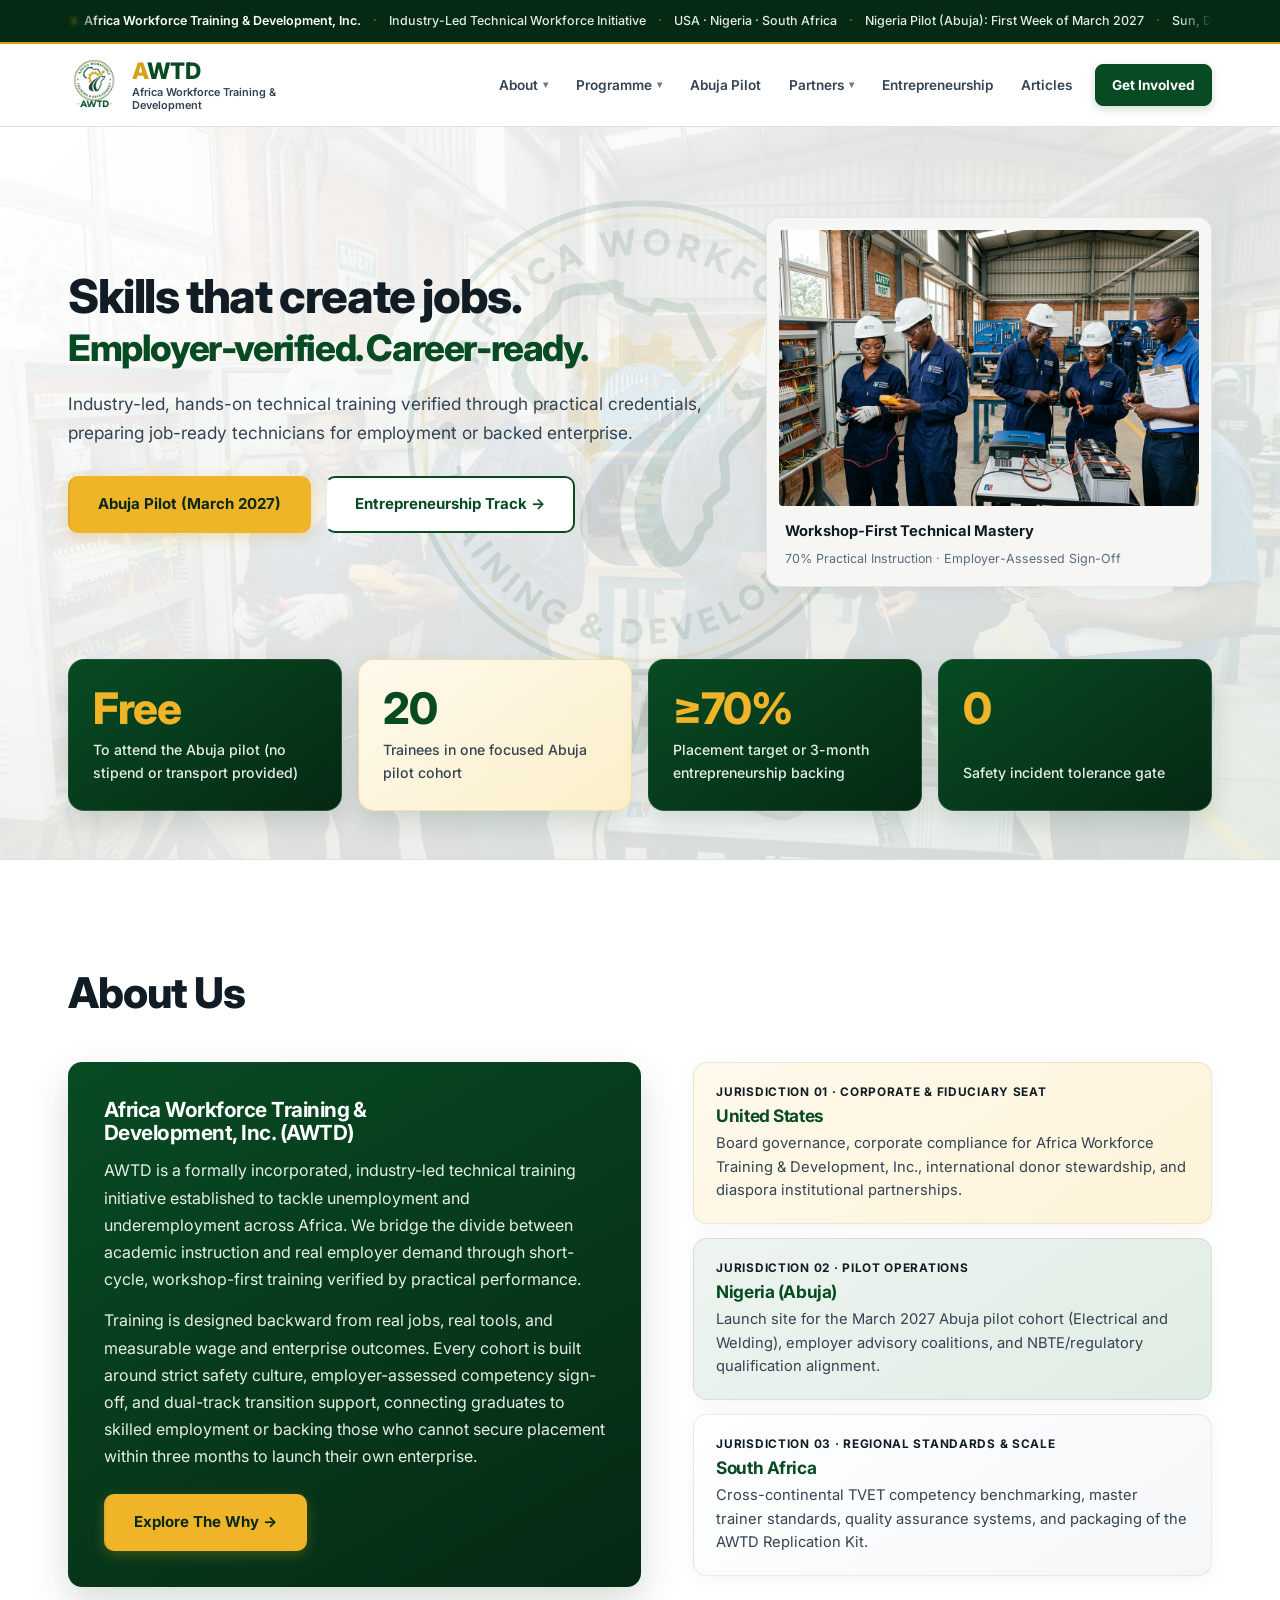
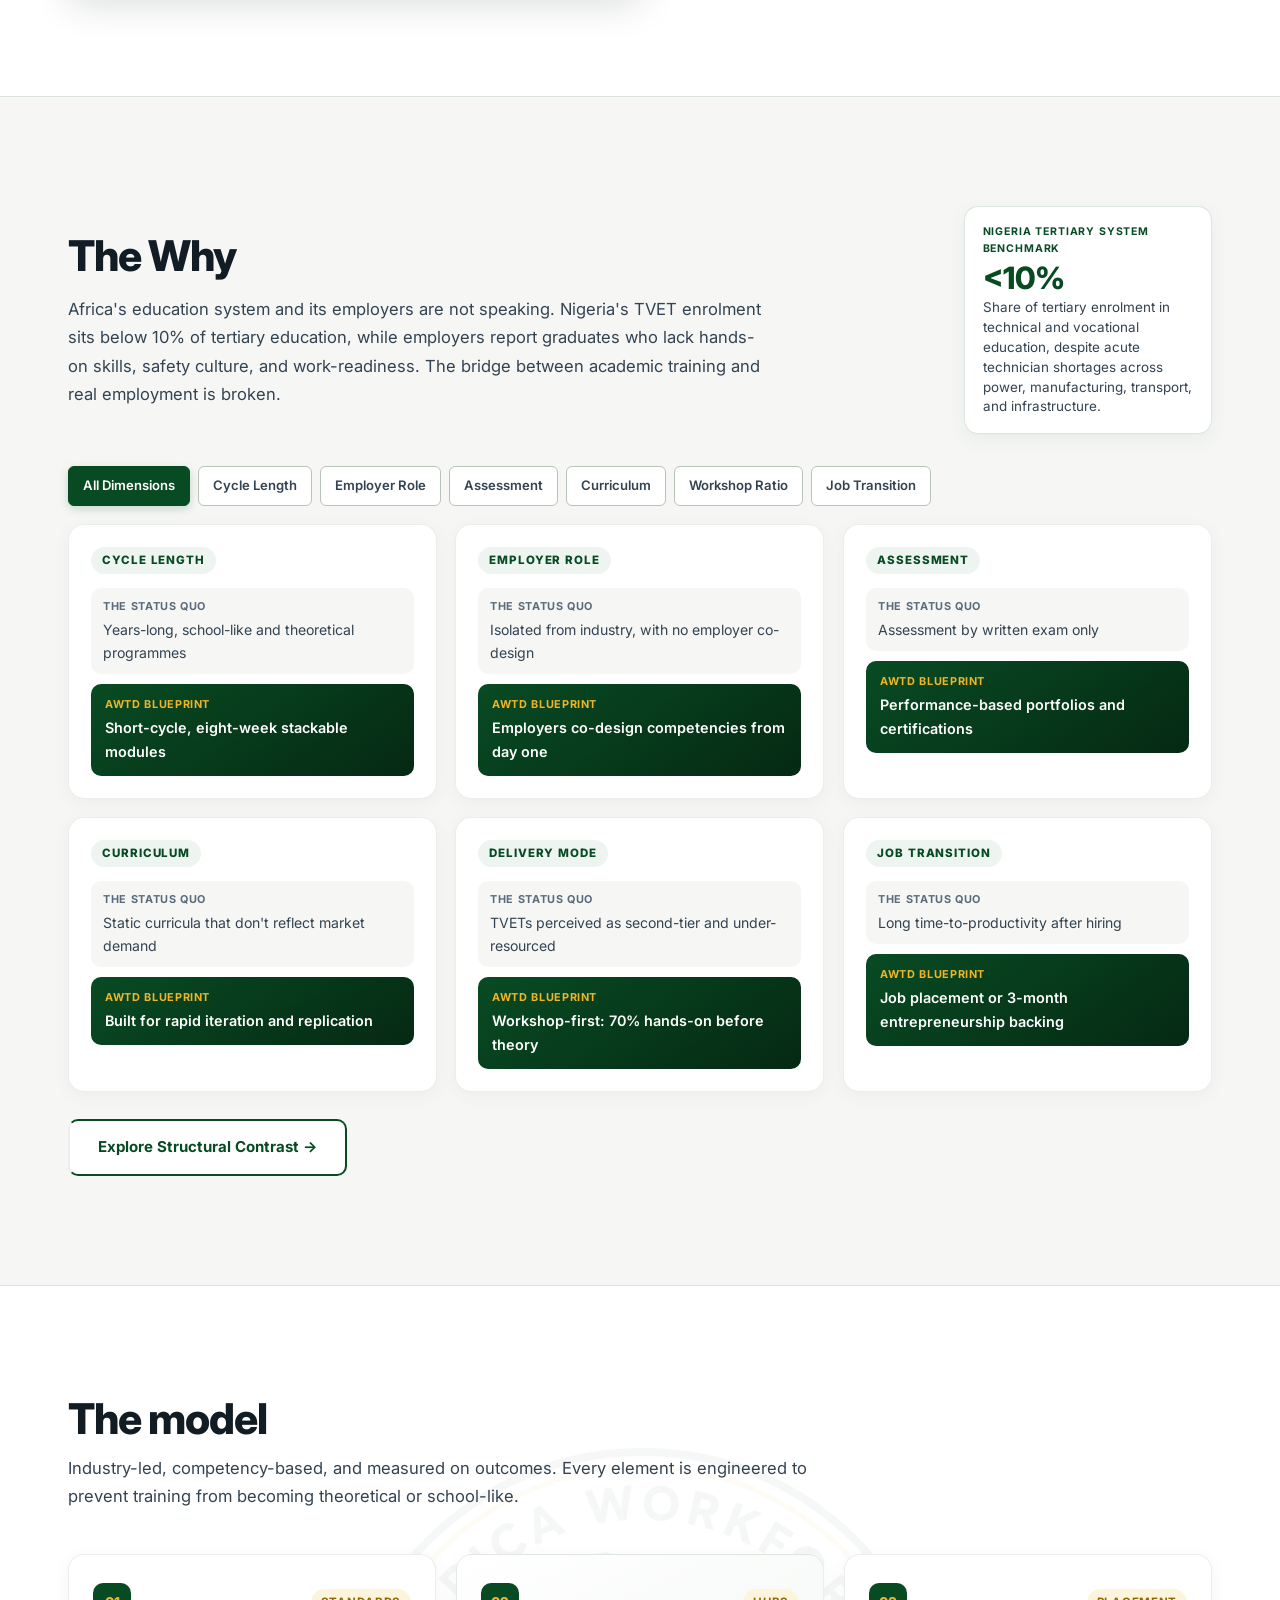
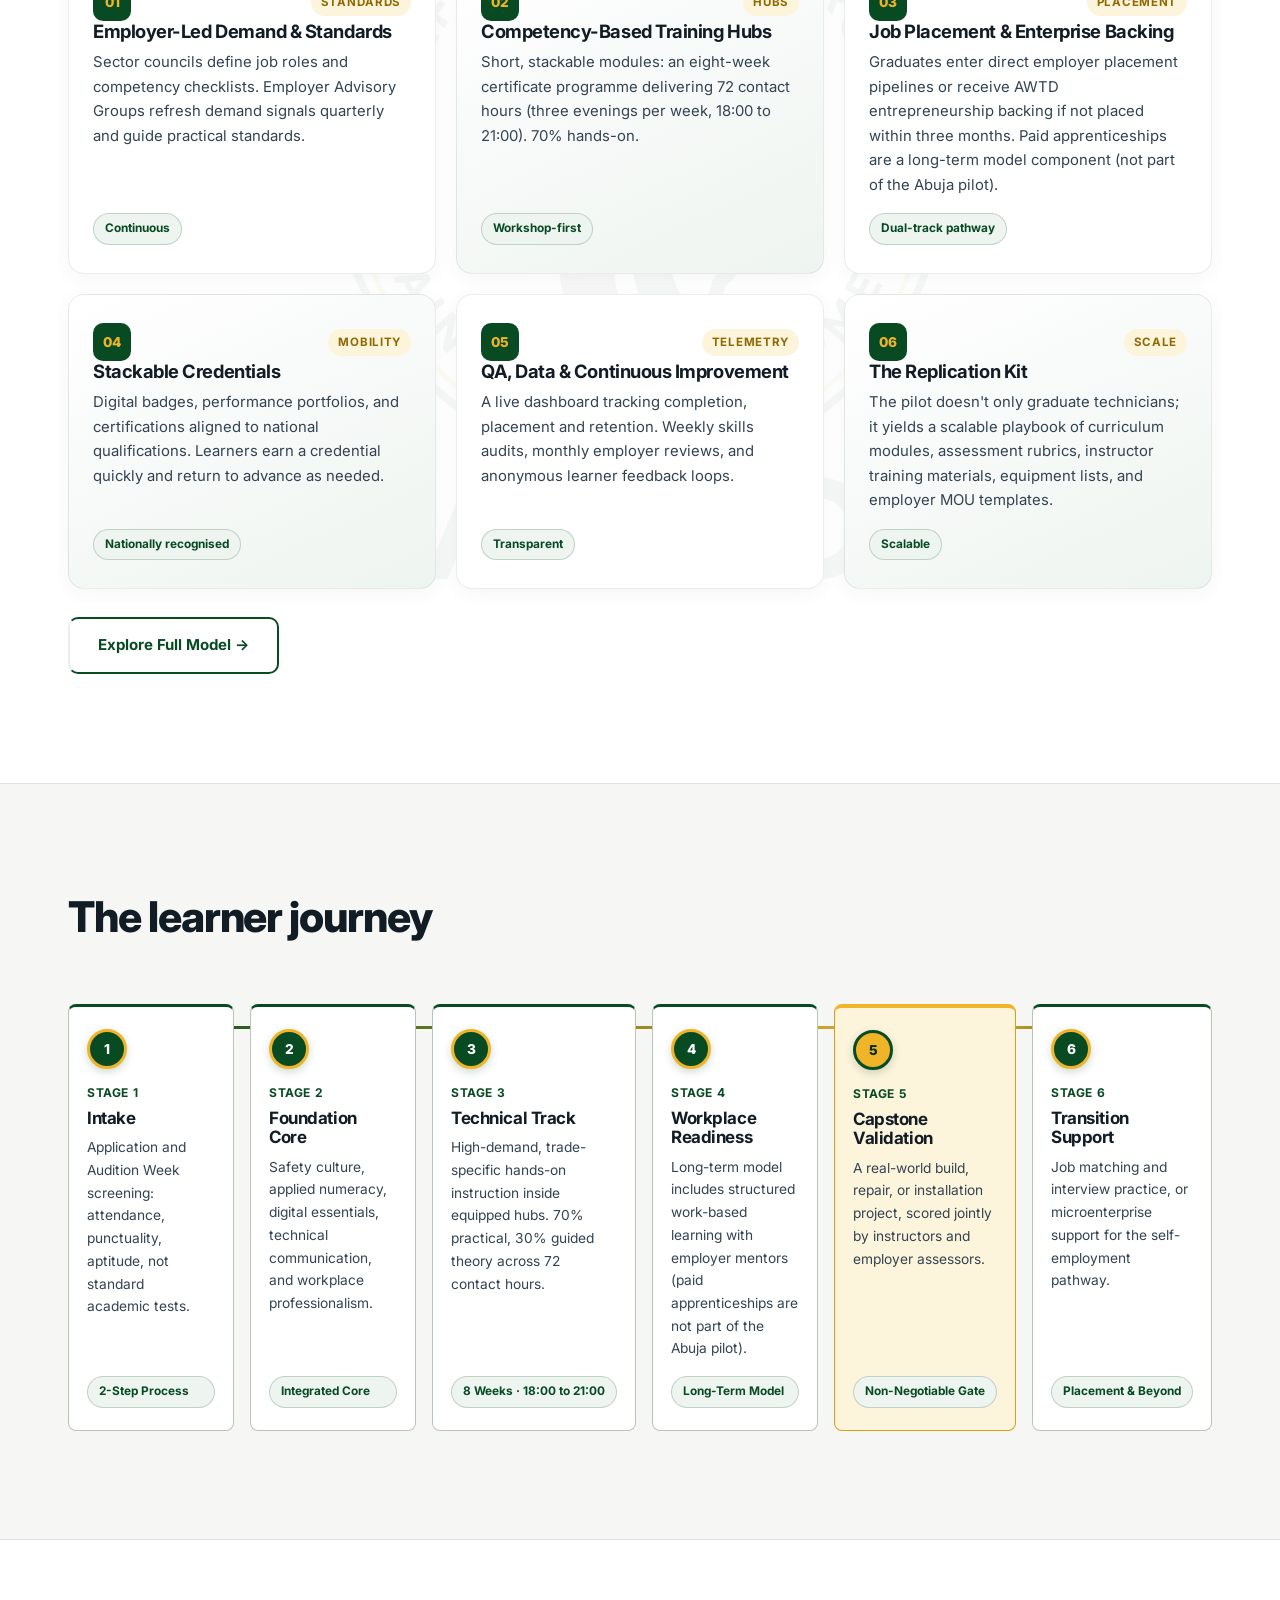
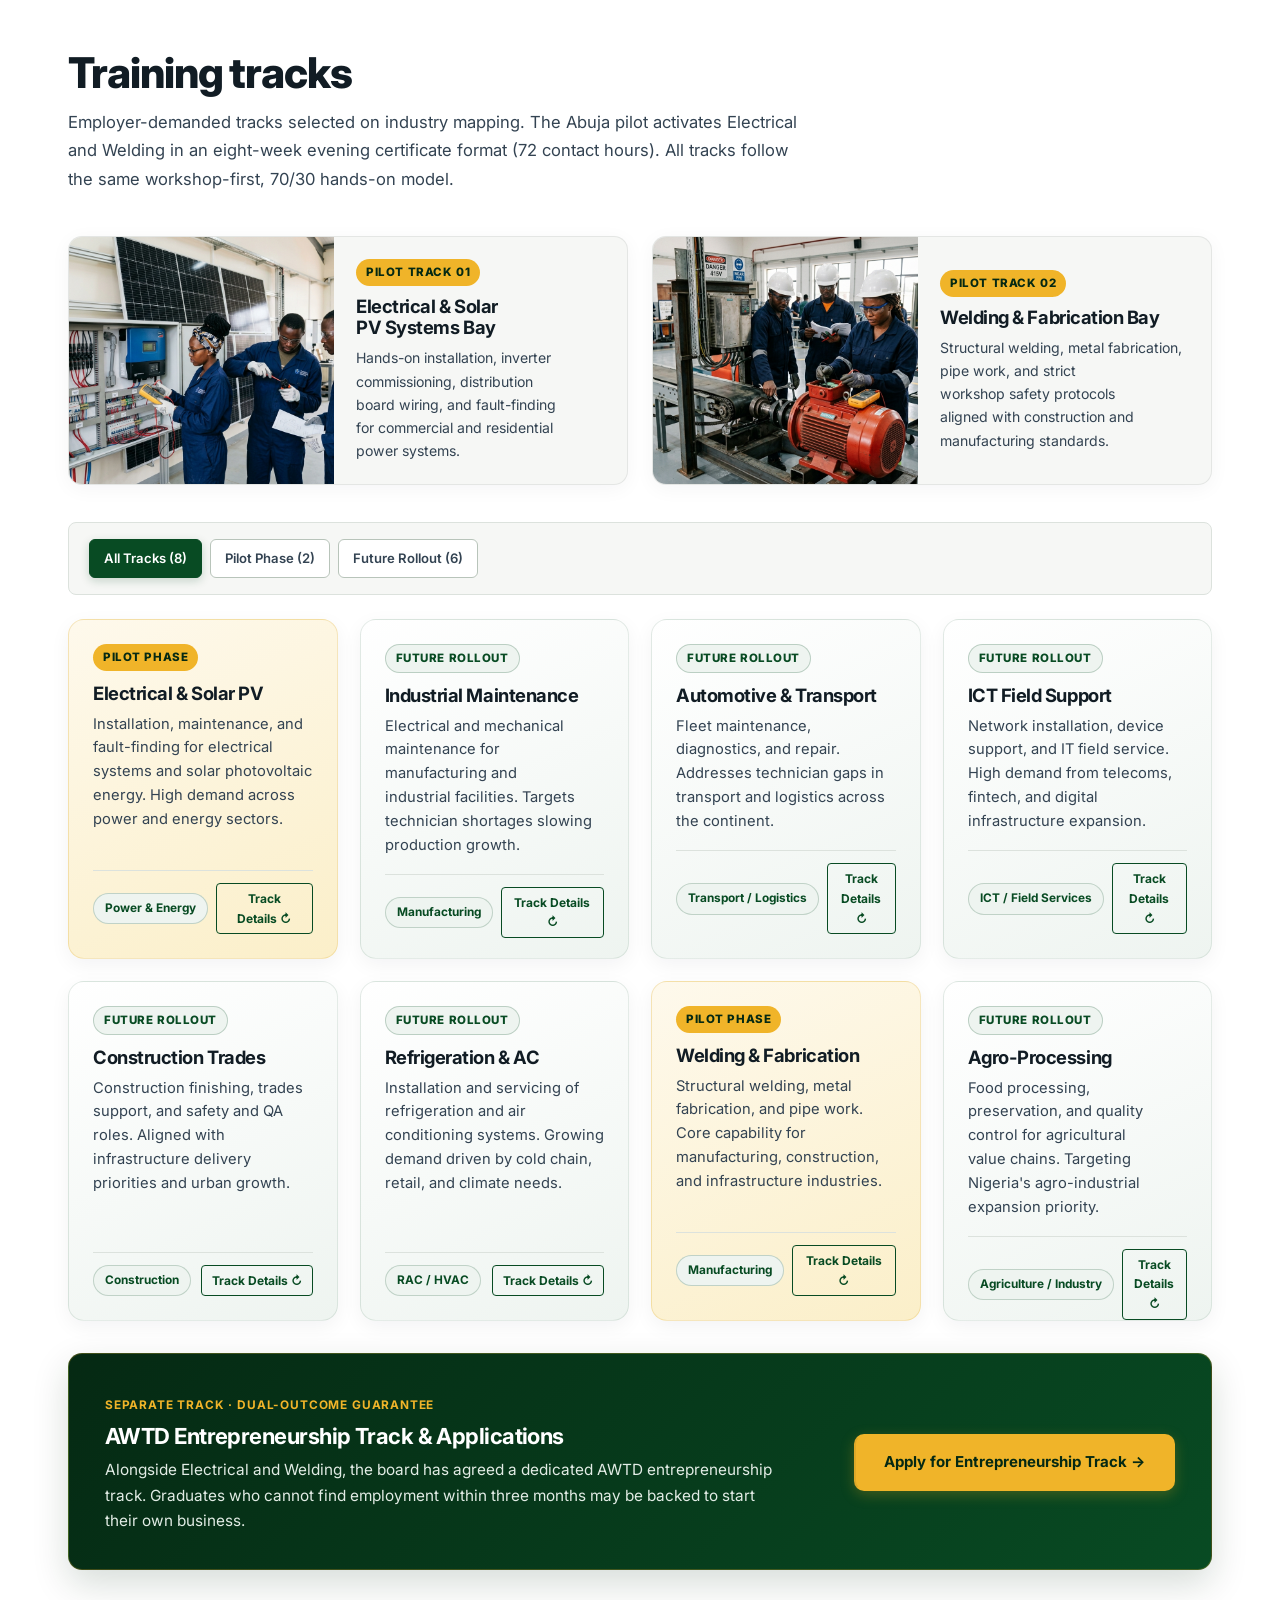
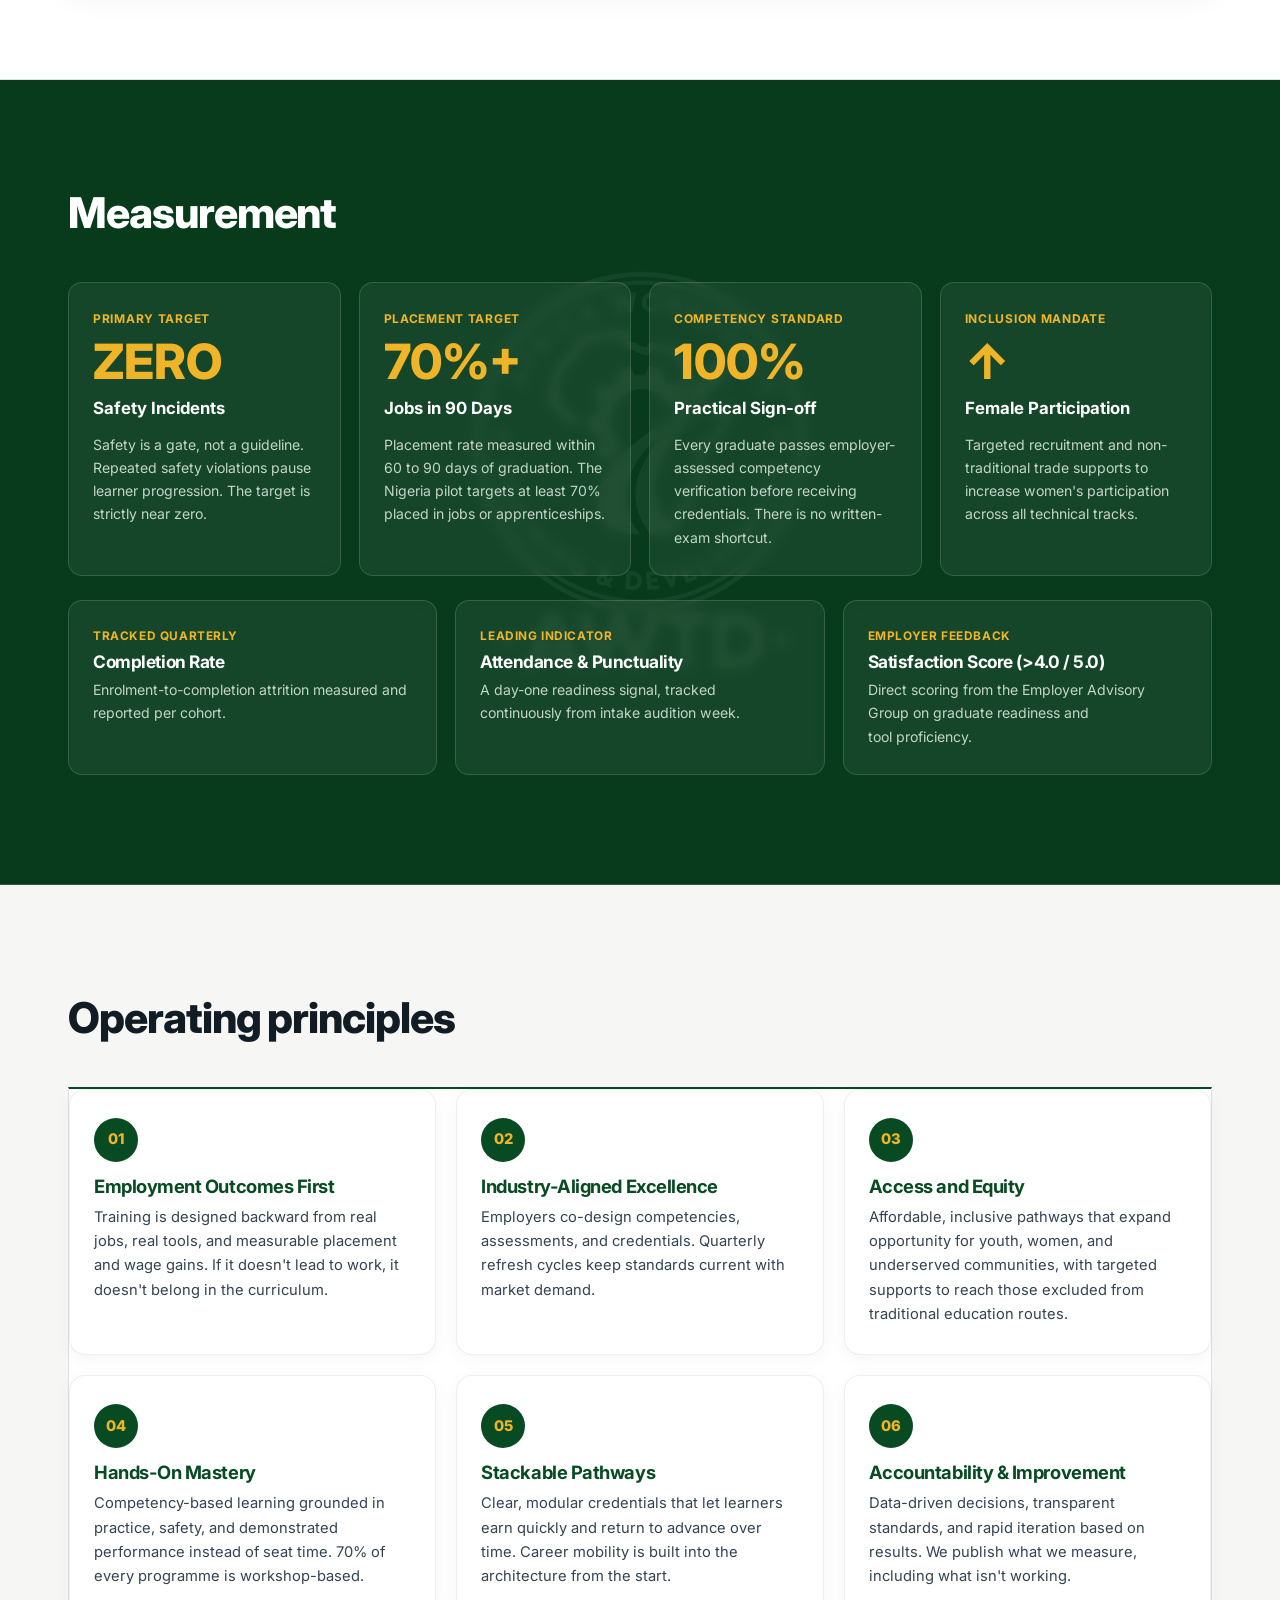
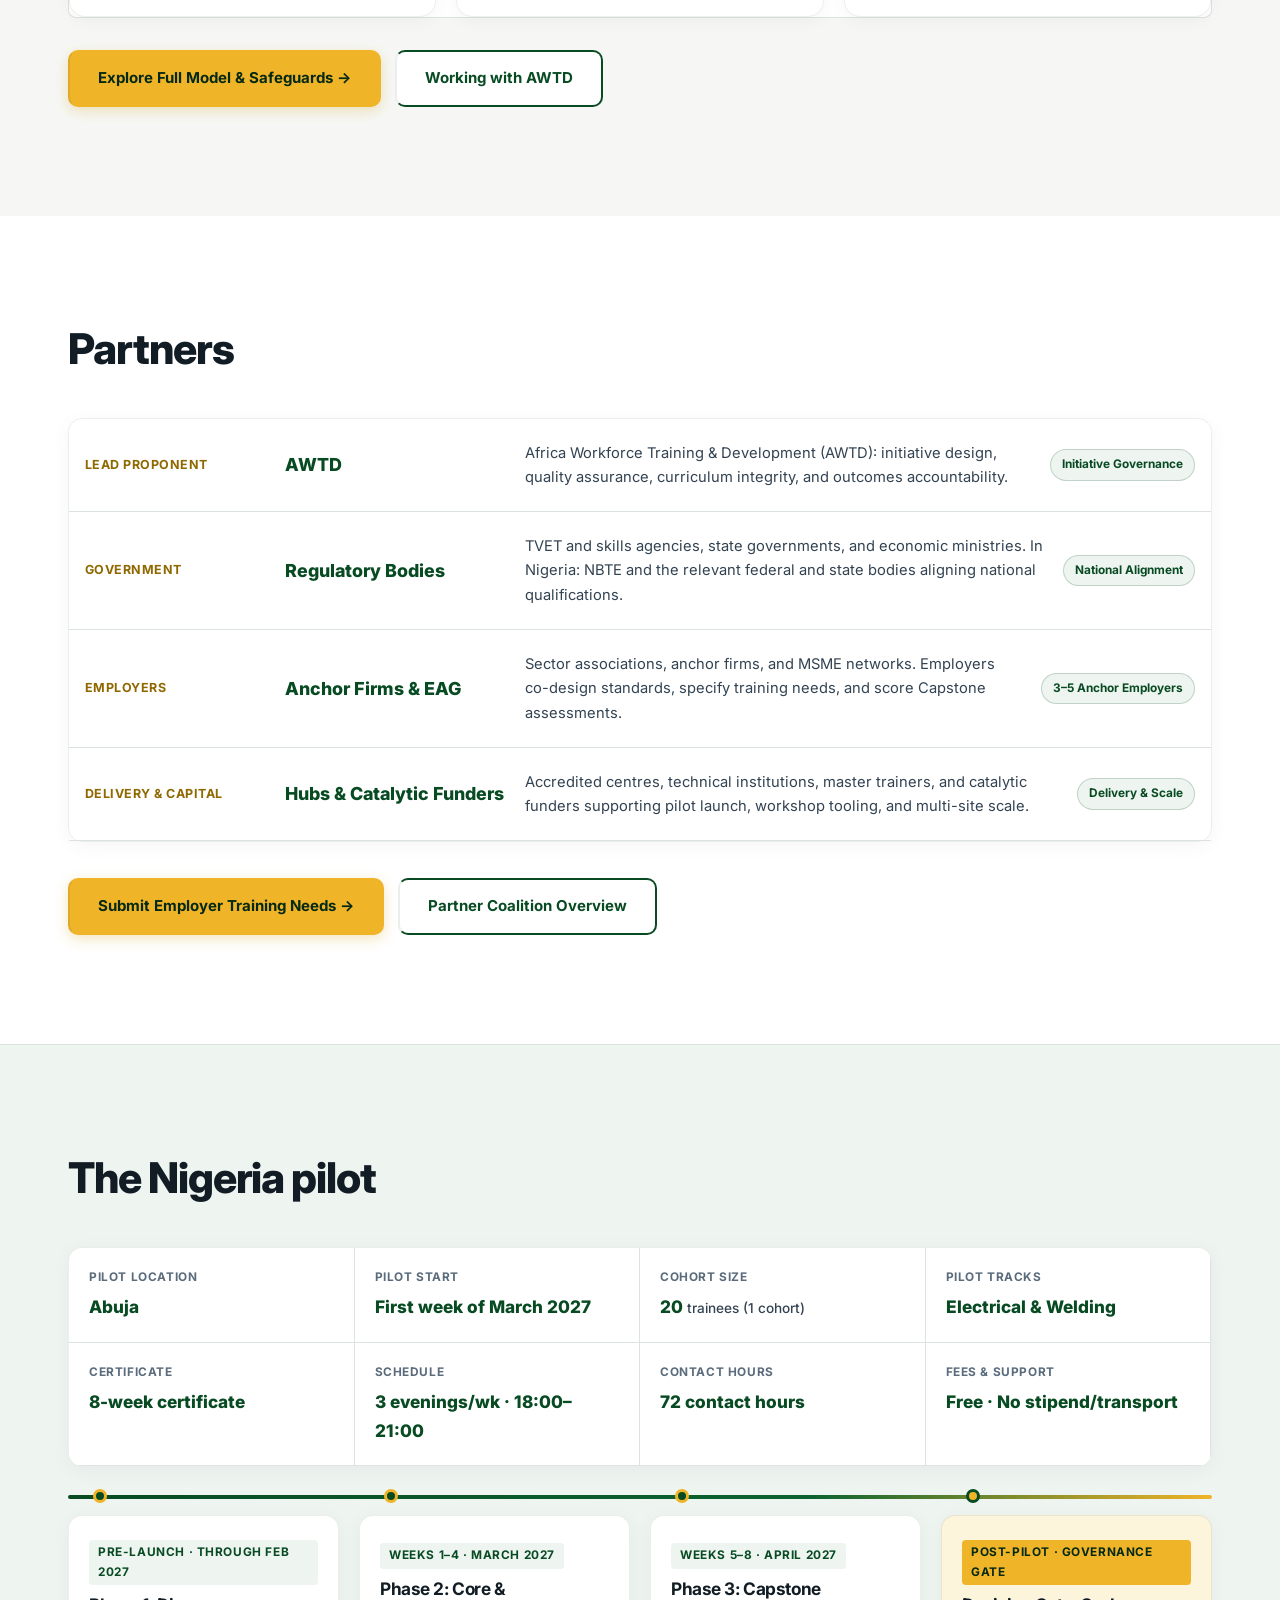
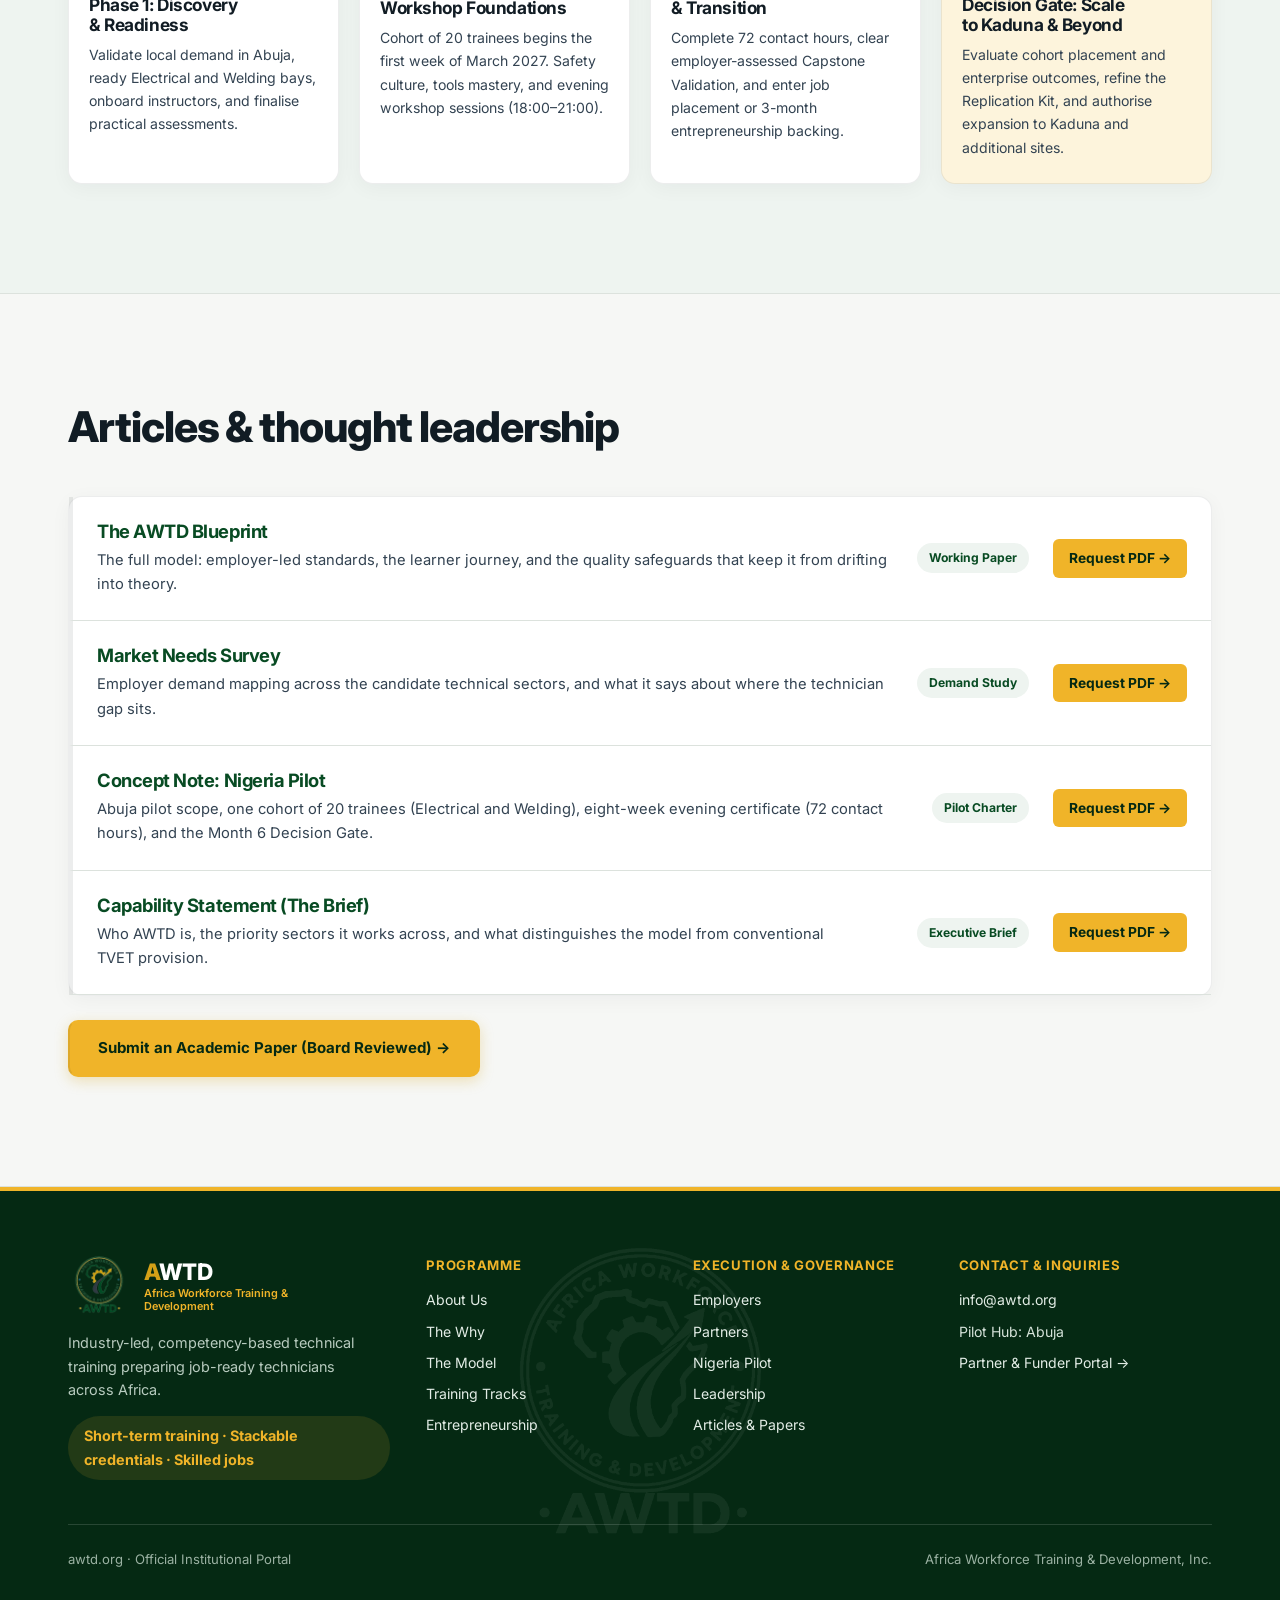
==== commit 04cbd2e8: "Branded loader, hero watermarks, Pilot hover polish, white About Us heading, and live Google Sheets " ====
--- a/index.html
+++ b/index.html
@@ -10,7 +10,7 @@
   <link rel="preconnect" href="https://fonts.googleapis.com">
   <link rel="preconnect" href="https://fonts.gstatic.com" crossorigin>
   <link rel="stylesheet" href="https://fonts.googleapis.com/css2?family=Inter:wght@400;500;600;700;800&display=swap">
-  <link rel="stylesheet" href="css/styles.css?v=20261118h">
+  <link rel="stylesheet" href="css/styles.css?v=20261118k">
 </head>
 <body>
 
@@ -1125,6 +1125,6 @@
   </div>
 </footer>
 
-<script src="js/main.js?v=20261118h"></script>
+<script src="js/main.js?v=20261118k"></script>
 </body>
 </html>
--- a/css/styles.css
+++ b/css/styles.css
@@ -237,22 +237,20 @@
 .sec-head {
   display: grid;
   grid-template-columns: 1fr;
-  gap: 10px;
-  margin-bottom: clamp(36px, 5vw, 56px);
-}
-
-@media (min-width: 920px) {
-  .sec-head {
-    grid-template-columns: minmax(280px, 0.95fr) minmax(380px, 1.25fr);
-    align-items: end;
-    gap: 48px;
-  }
-  .sec-head > .h-sec {
-    margin-bottom: 0;
-  }
-  .sec-head > .lead {
-    margin-top: 0;
-  }
+  gap: 12px;
+  margin-bottom: clamp(32px, 4.5vw, 48px);
+}
+
+.sec-head > .h-sec,
+.sec-head > div > .h-sec {
+  max-width: none;
+  margin-bottom: 0;
+}
+
+.sec-head > .lead,
+.sec-head > p {
+  max-width: 78ch;
+  margin-top: 0;
 }
 
 /* ---- Buttons (Prominent Gold & Core Green) ---- */
@@ -3349,10 +3347,16 @@
   background-image: url('../04%20Logos/awtd-logo-transparent.png');
   background-repeat: no-repeat;
   background-position: center center;
-  background-size: auto 76%;
-  opacity: 0.042;
+  background-size: auto 84%;
+  opacity: 0.11;
   pointer-events: none;
   z-index: 1;
+}
+
+.page-hero::after {
+  background-size: auto 86%;
+  opacity: 0.16;
+  filter: brightness(1.38) contrast(1.06);
 }
 
 #model {
@@ -3657,7 +3661,7 @@
 }
 
 .about-statement h3 {
-  color: var(--gold-bright);
+  color: #FFFFFF;
 }
 
 .about-statement p {
@@ -4070,14 +4074,41 @@
 /* 3. Horizontal Landscape Layout for The Why */
 .why-landscape-top {
   display: grid;
-  grid-template-columns: 1.35fr 0.65fr;
-  gap: clamp(24px, 4vw, 48px);
-  align-items: center;
-  margin-bottom: 36px;
+  grid-template-columns: 1.55fr 0.45fr;
+  gap: clamp(20px, 3.5vw, 40px);
+  align-items: center;
+  margin-bottom: 32px;
 }
 
 .why-landscape-top .problem-callout {
   margin-top: 0;
+  padding: 16px 18px;
+  border-radius: 12px;
+  background: #FFFFFF;
+  color: var(--ink);
+  border: 1px solid rgba(8, 75, 35, 0.14) !important;
+  box-shadow: 0 6px 18px rgba(8, 75, 35, 0.06);
+}
+
+.why-landscape-top .problem-callout-label {
+  font-size: 0.66rem;
+  letter-spacing: 0.08em;
+  color: var(--forest);
+  margin-bottom: 4px;
+}
+
+.why-landscape-top .problem-callout strong {
+  font-size: clamp(1.7rem, 2.4vw, 2.15rem);
+  line-height: 1.05;
+  color: var(--forest);
+  margin-bottom: 4px;
+}
+
+.why-landscape-top .problem-callout p {
+  font-size: 0.84rem;
+  line-height: 1.48;
+  color: var(--ink-secondary);
+  margin: 0;
 }
 
 .why-landscape-table {
@@ -4193,8 +4224,13 @@
   position: fixed;
   inset: 0;
   z-index: 9999;
+  display: flex;
+  align-items: center;
+  justify-content: center;
   pointer-events: none;
-  background: linear-gradient(135deg, rgba(8, 75, 35, 0.96) 0%, rgba(5, 48, 22, 0.98) 100%);
+  background: radial-gradient(circle at center, rgba(255, 255, 255, 0.96) 0%, rgba(238, 244, 240, 0.95) 100%);
+  backdrop-filter: blur(8px);
+  -webkit-backdrop-filter: blur(8px);
   opacity: 0;
   transition: opacity 0.24s cubic-bezier(0.22, 1, 0.36, 1);
 }
@@ -4202,6 +4238,50 @@
 .awtd-page-curtain.is-active {
   opacity: 1;
   pointer-events: all;
+}
+
+.awtd-loader-core {
+  position: relative;
+  width: clamp(112px, 15vw, 148px);
+  height: clamp(112px, 15vw, 148px);
+  display: flex;
+  align-items: center;
+  justify-content: center;
+}
+
+.awtd-loader-ring {
+  position: absolute;
+  inset: 0;
+  border-radius: 50%;
+  border: 2.5px solid rgba(8, 75, 35, 0.12);
+  border-top-color: var(--forest);
+  border-right-color: var(--gold);
+  animation: awtdLoaderSpin 1.15s linear infinite;
+}
+
+.awtd-loader-logo {
+  width: 68%;
+  height: 68%;
+  object-fit: contain;
+  animation: awtdLogoPulse 1.6s ease-in-out infinite;
+  filter: drop-shadow(0 8px 18px rgba(8, 75, 35, 0.12));
+}
+
+@keyframes awtdLoaderSpin {
+  to {
+    transform: rotate(360deg);
+  }
+}
+
+@keyframes awtdLogoPulse {
+  0%, 100% {
+    transform: scale(0.97);
+    opacity: 0.92;
+  }
+  50% {
+    transform: scale(1.04);
+    opacity: 1;
+  }
 }
 
 @keyframes awtdPageEnter {
@@ -4527,6 +4607,61 @@
 .nav-links > li > a:hover::after,
 .nav-links > li > a.is-active::after {
   transform: scaleX(1);
+}
+
+/* ---- Nigerian Pilot Section Hover Polish & Expanded Text Containers ---- */
+.pilot-spec-bar {
+  transition: transform 0.34s cubic-bezier(0.16, 1, 0.3, 1), box-shadow 0.34s cubic-bezier(0.16, 1, 0.3, 1);
+}
+
+.pilot-spec-bar:hover {
+  transform: translateY(-3px);
+  box-shadow: 0 20px 44px rgba(8, 75, 35, 0.12);
+}
+
+.pilot-spec-cell {
+  transition: transform 0.28s cubic-bezier(0.16, 1, 0.3, 1), background-color 0.28s ease, box-shadow 0.28s ease;
+}
+
+.pilot-spec-cell:hover {
+  transform: translateY(-3px);
+  background-color: rgba(238, 244, 240, 0.72);
+  box-shadow: 0 10px 24px rgba(8, 75, 35, 0.08);
+  z-index: 2;
+}
+
+.pilot-spec-cell:hover .k {
+  color: var(--forest);
+}
+
+.roadmap-phase {
+  transition: transform 0.34s cubic-bezier(0.16, 1, 0.3, 1), box-shadow 0.34s cubic-bezier(0.16, 1, 0.3, 1), border-color 0.3s ease !important;
+}
+
+.roadmap-phase:hover {
+  transform: translateY(-5px) !important;
+  box-shadow: 0 20px 40px rgba(8, 75, 35, 0.13) !important;
+  border-color: rgba(8, 75, 35, 0.28) !important;
+}
+
+.roadmap-phase--gate:hover {
+  border-color: rgba(212, 160, 23, 0.55) !important;
+  box-shadow: 0 20px 42px rgba(212, 160, 23, 0.18) !important;
+}
+
+.page-hero .lead,
+.hero-lead,
+.model-card p,
+.card p,
+.track-spotlight-body p,
+.track-face--front p {
+  max-width: 78ch;
+}
+
+.model-card p,
+.card p,
+.track-face--front p {
+  max-width: none;
 }
 
 /* ---- Reduced Motion Accessibility Override ---- */
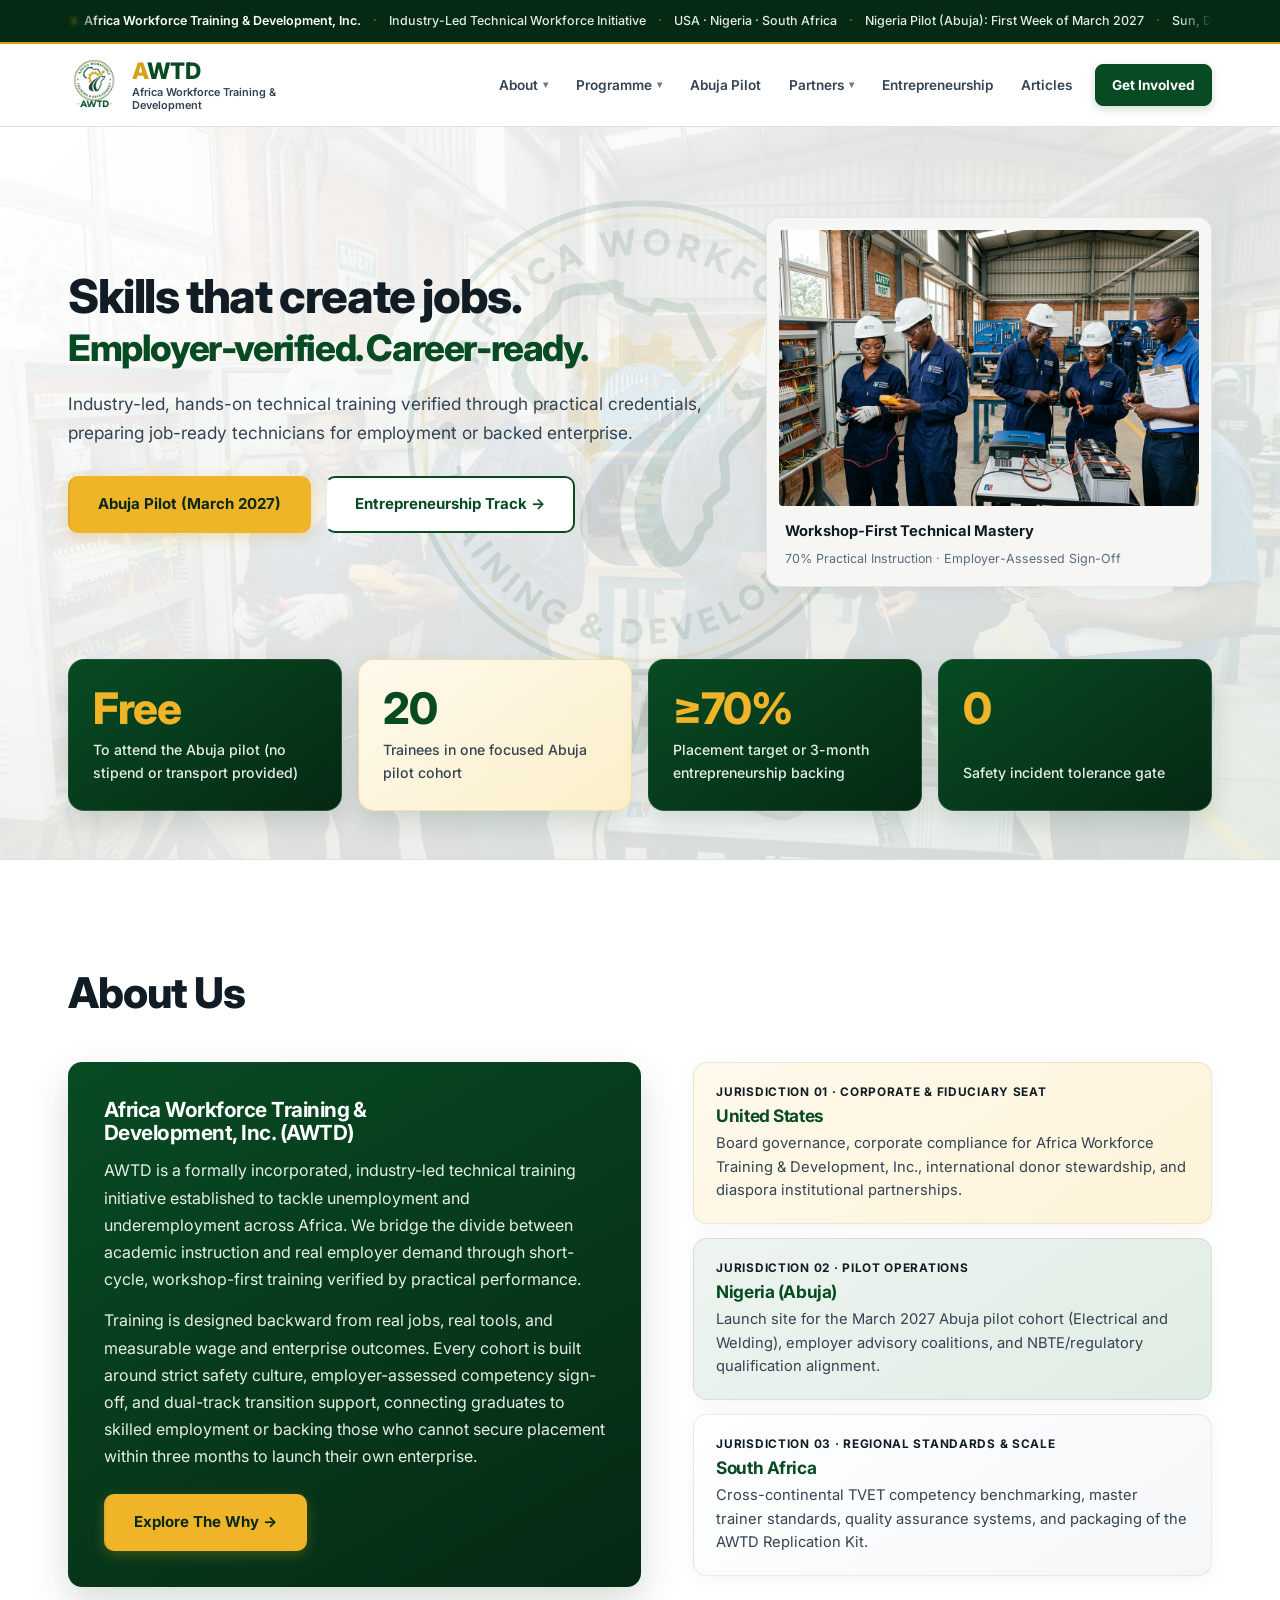
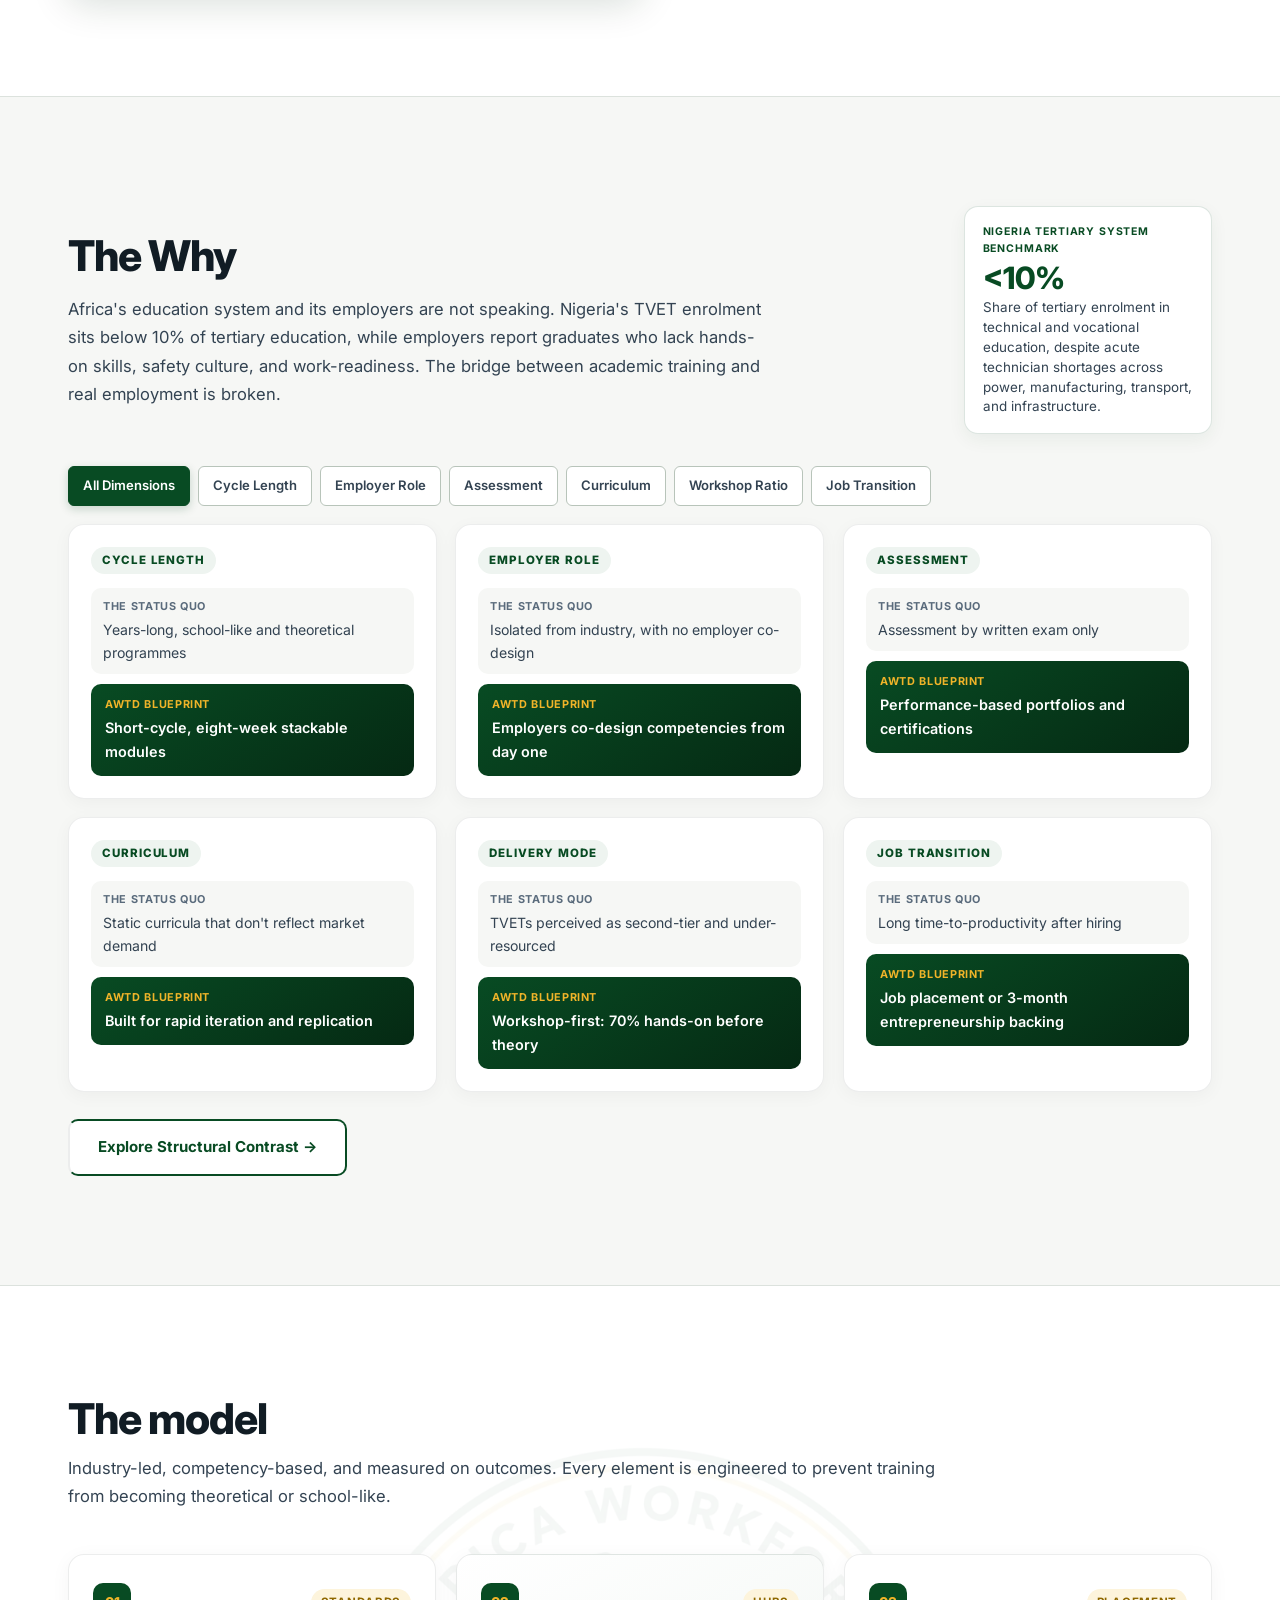
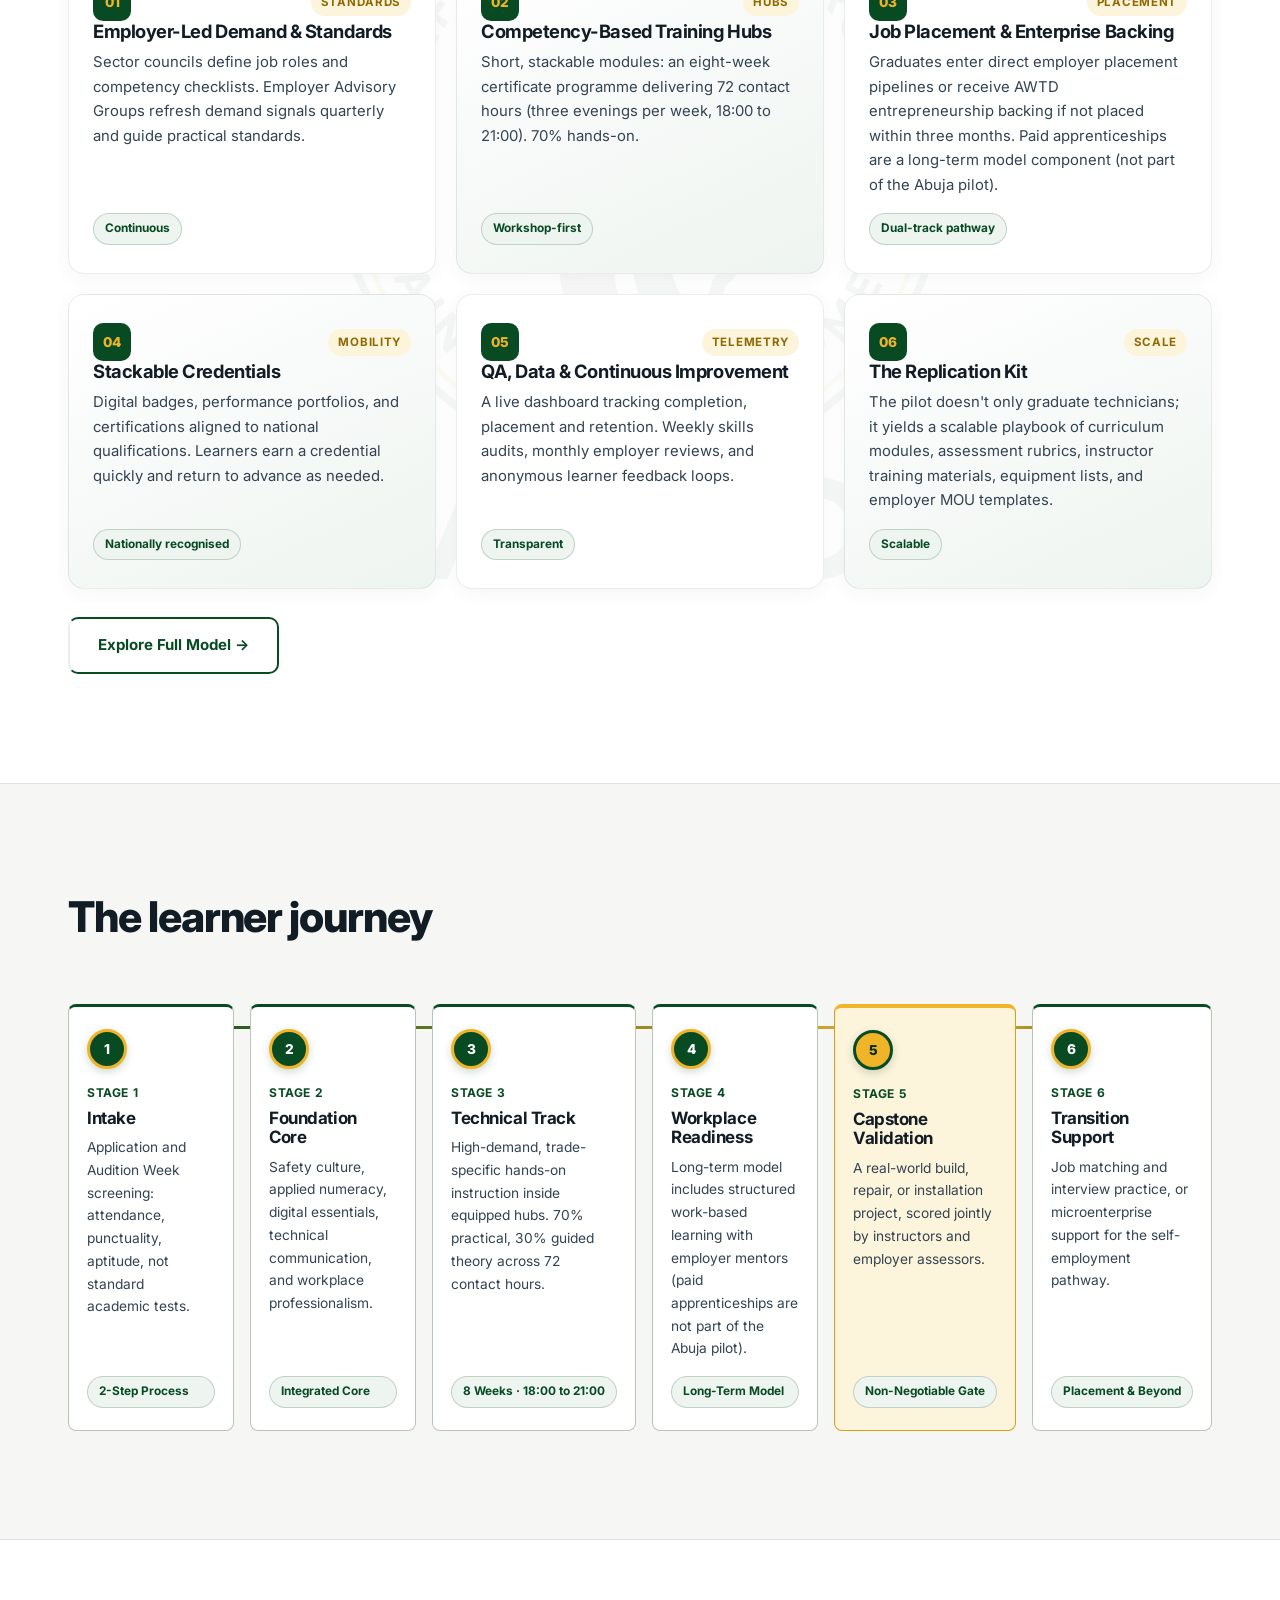
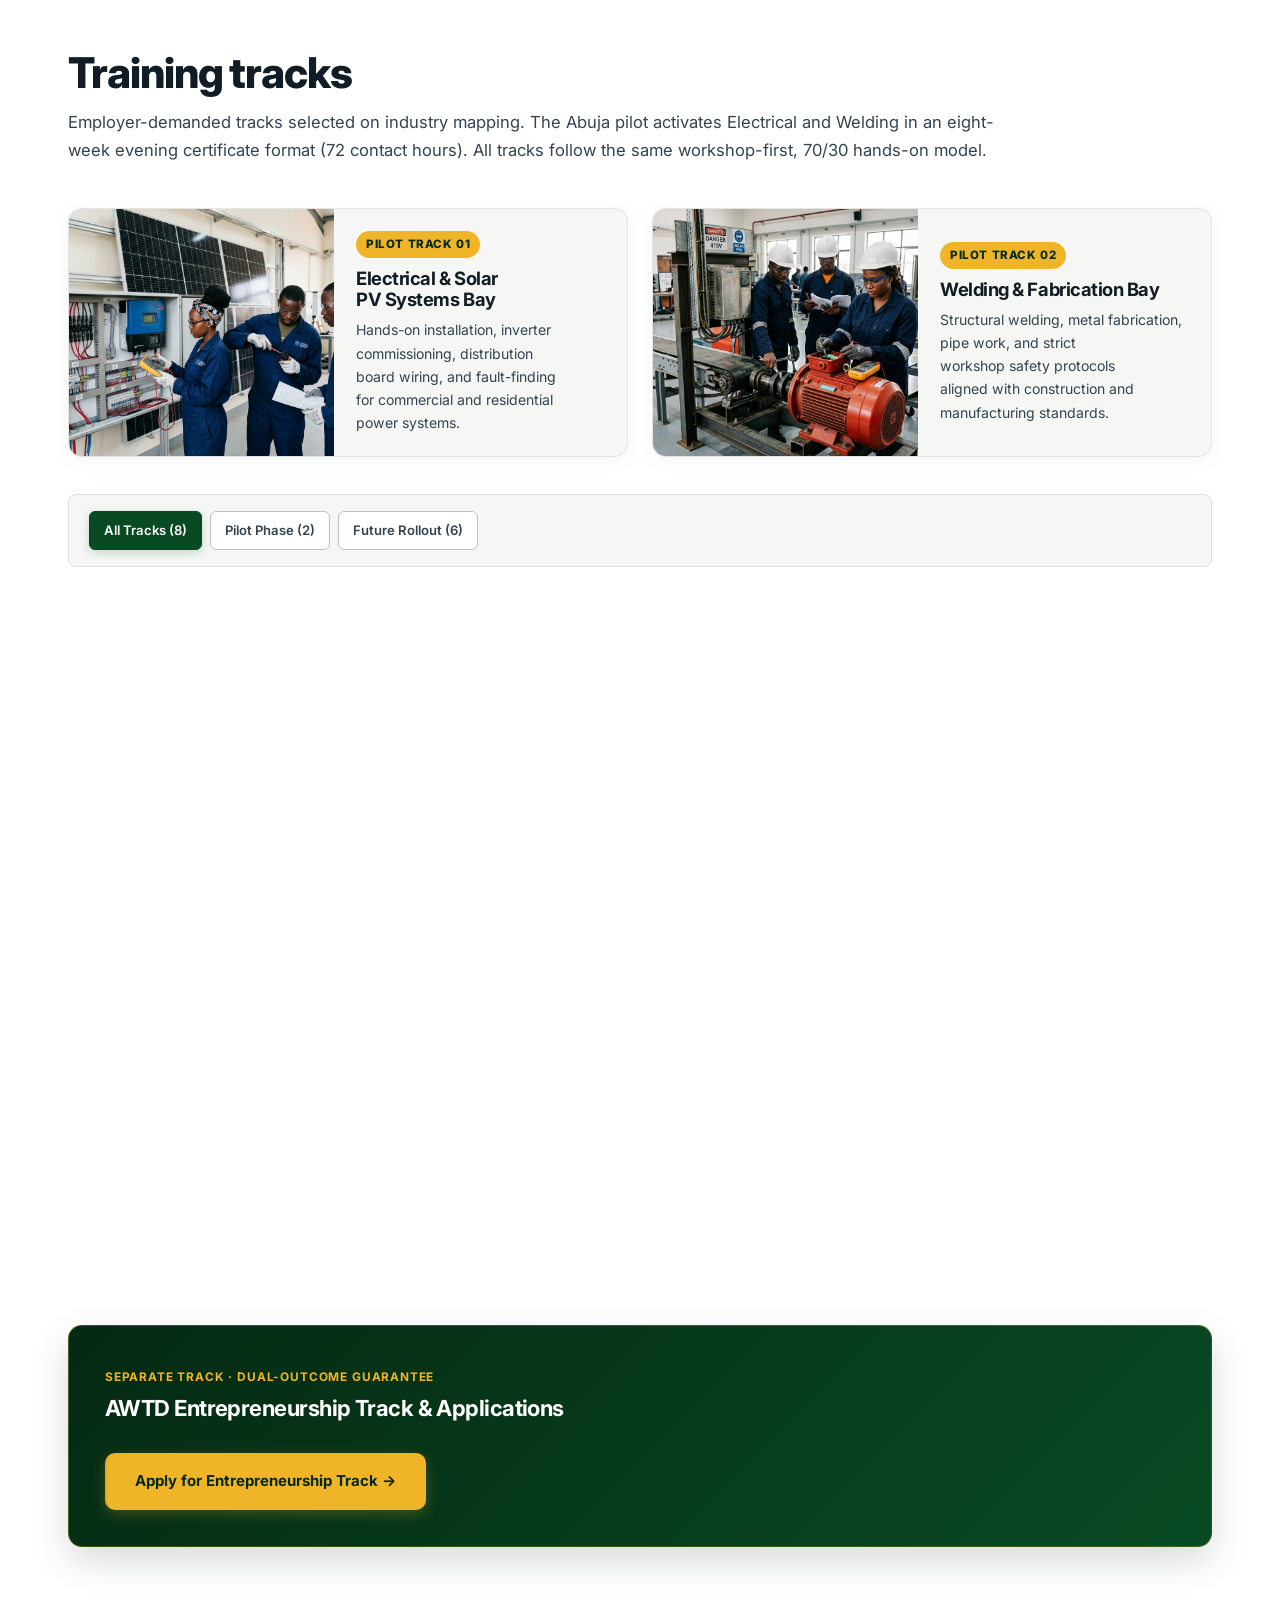
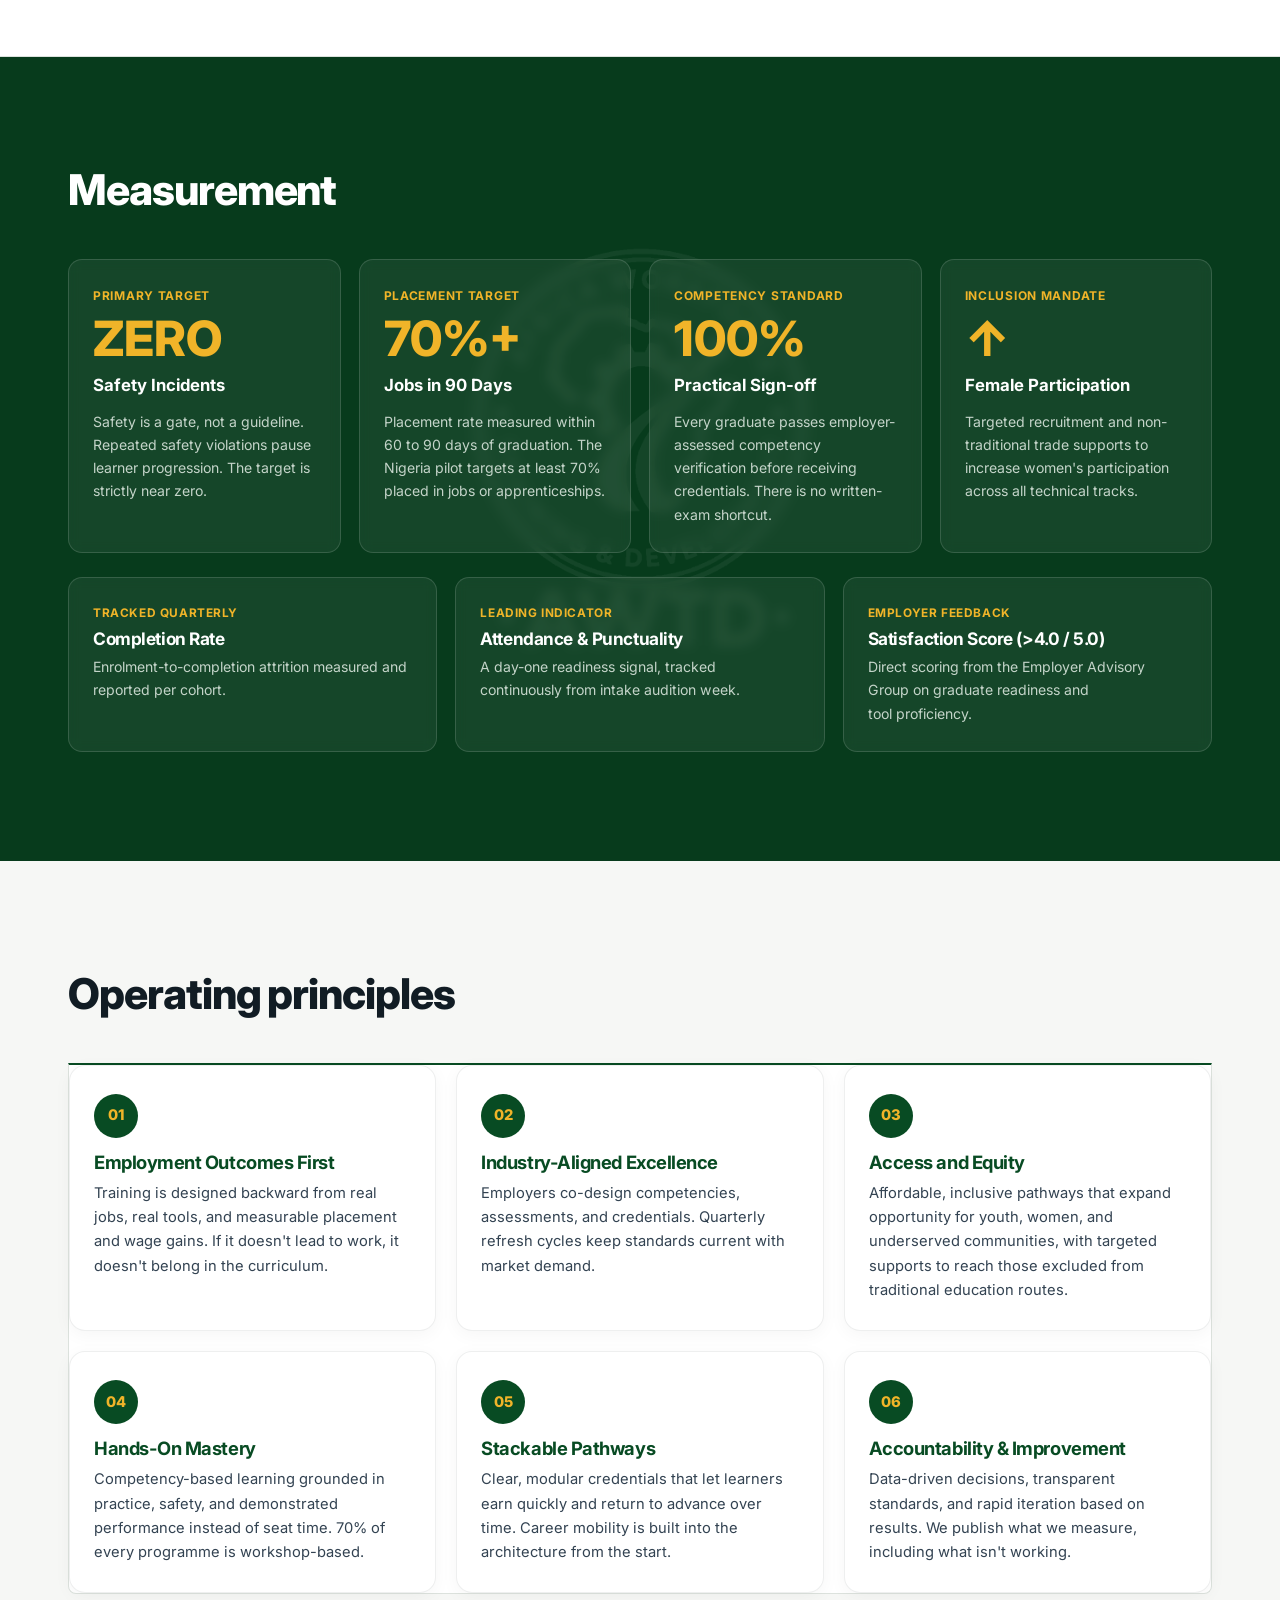
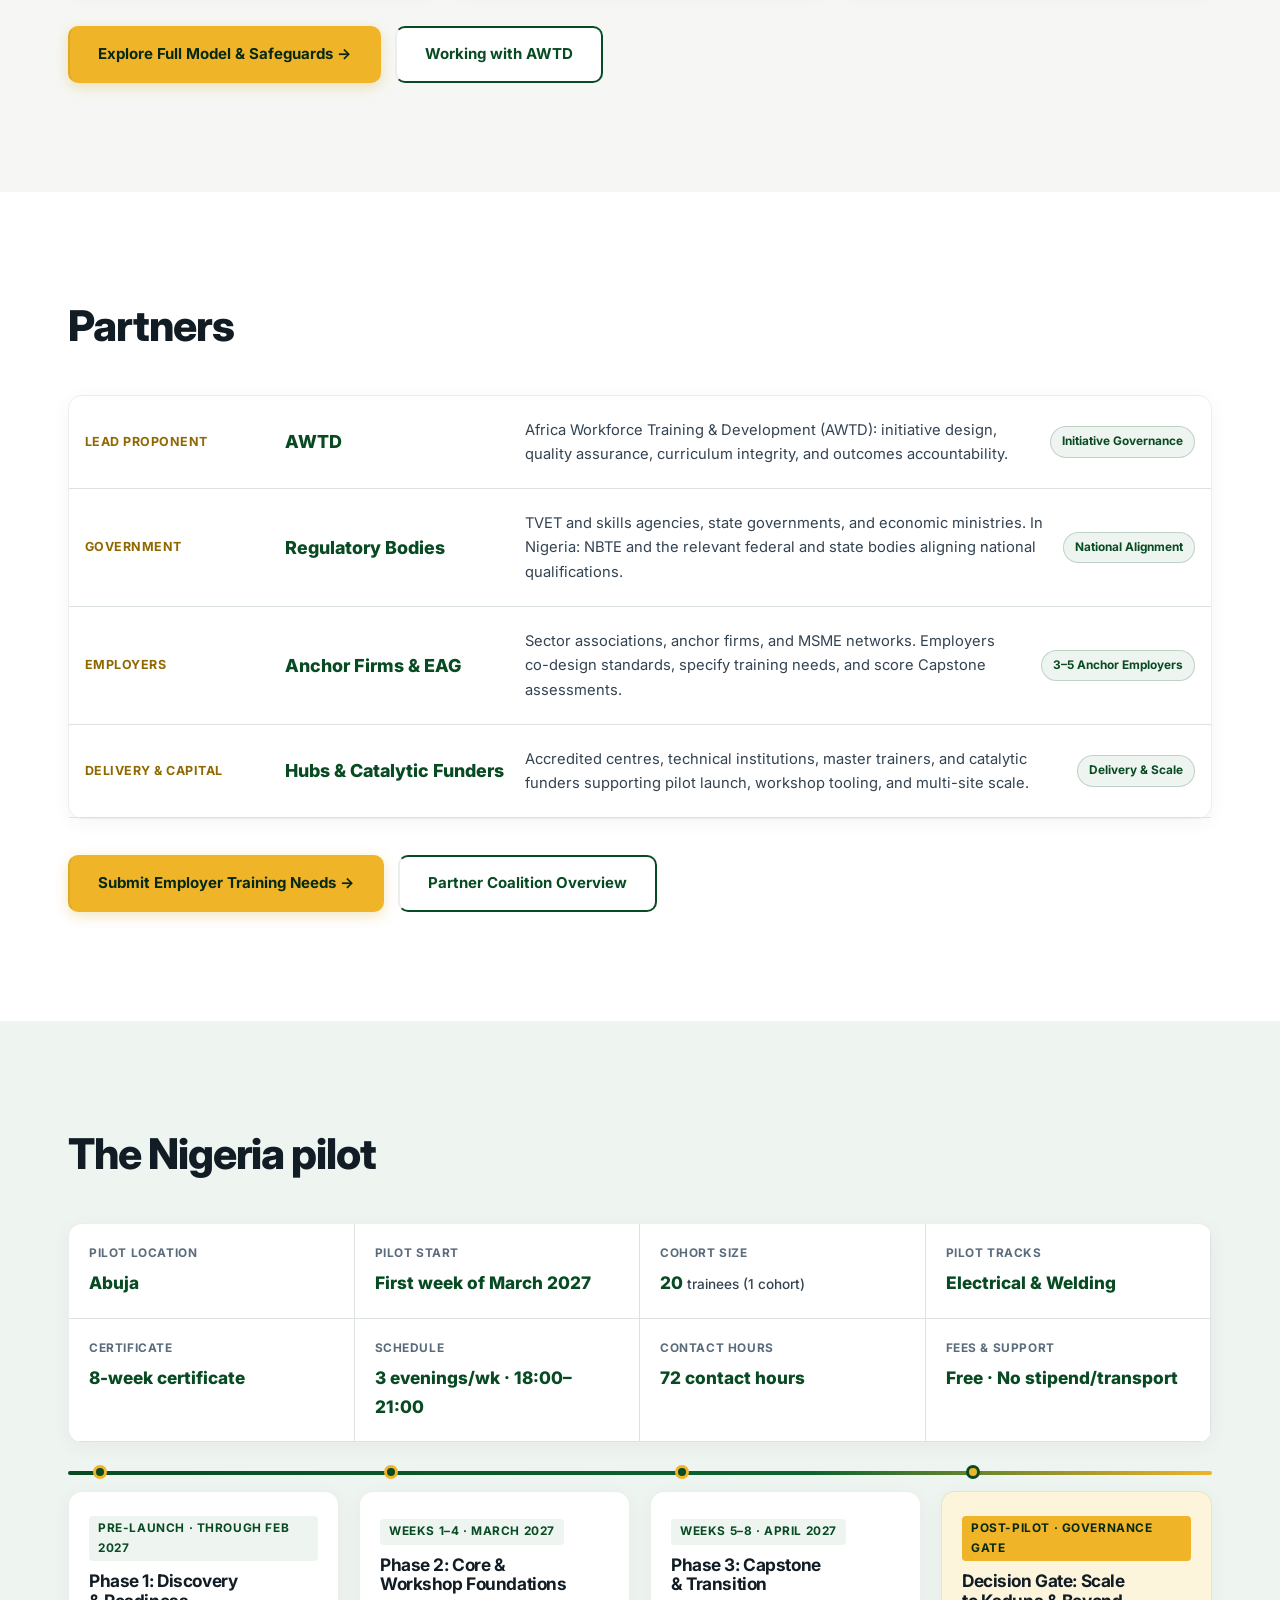
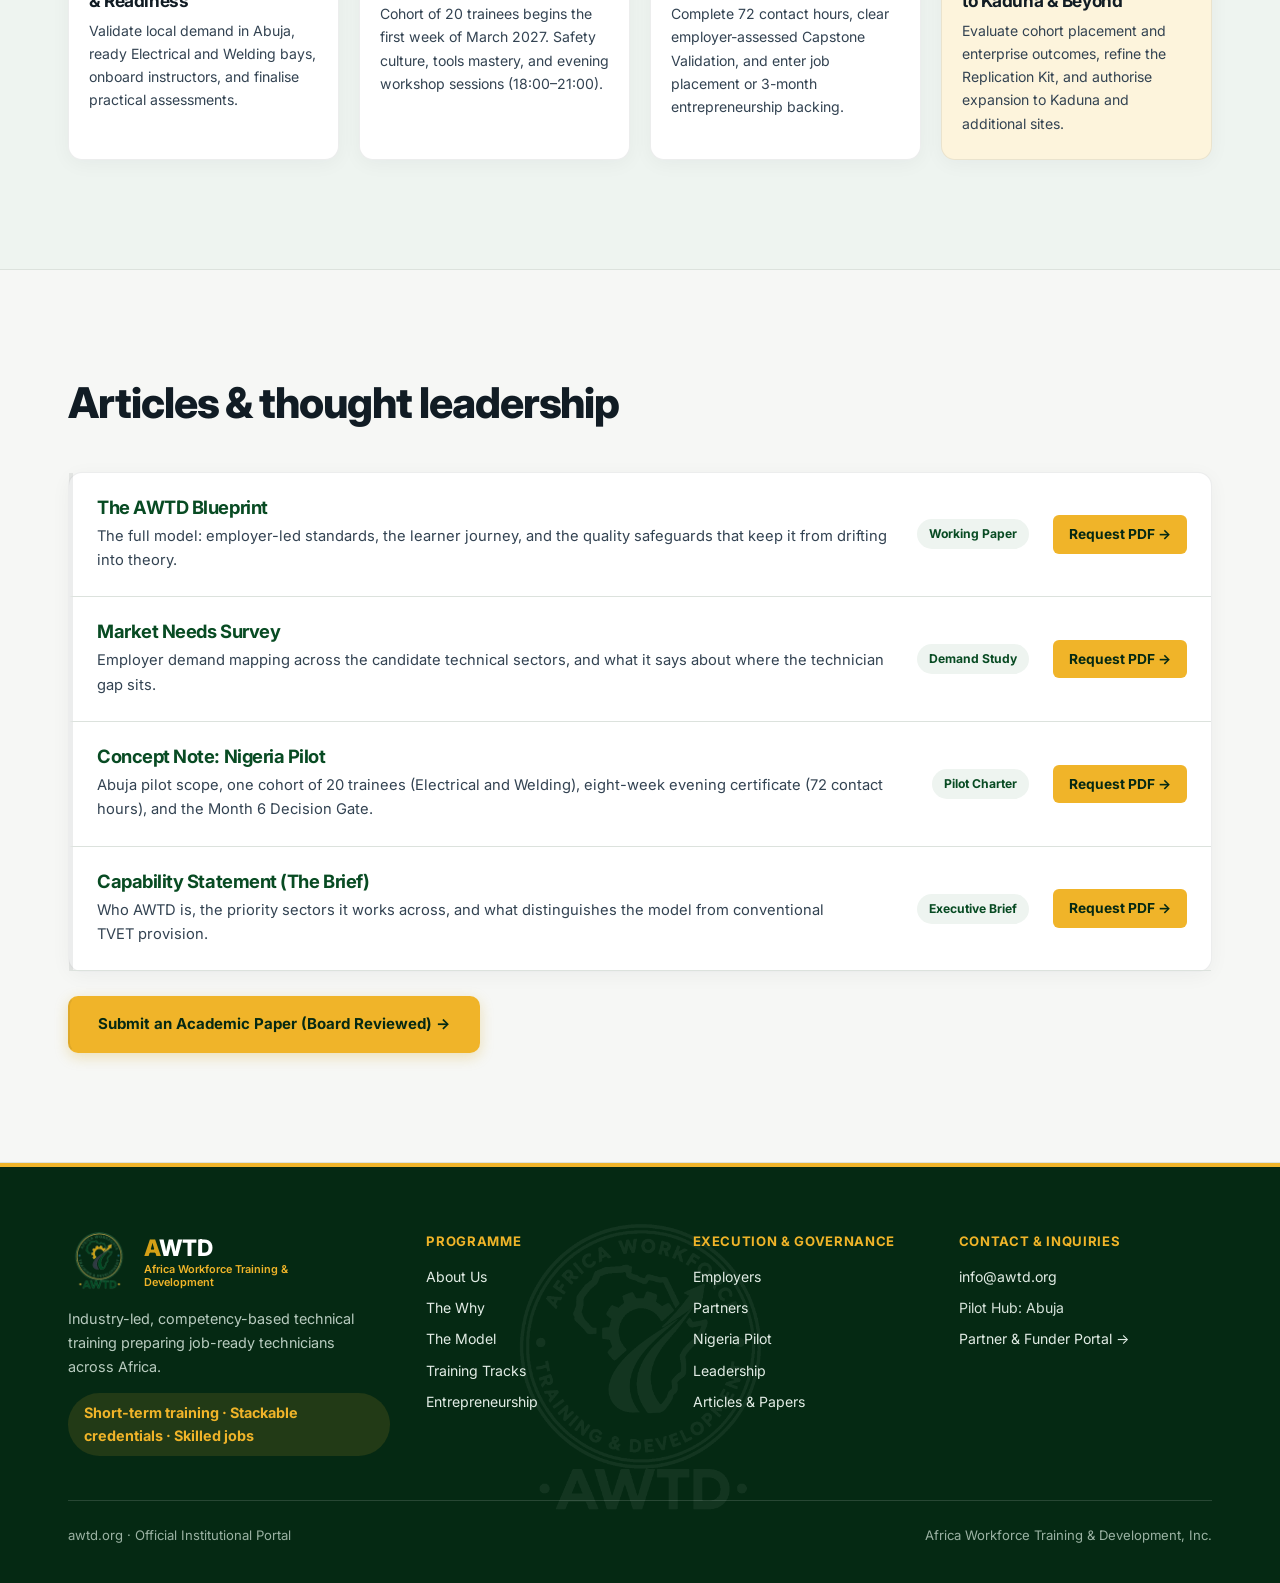
==== commit 7cd1ebdb: "Remove redundant leadership/hero text descriptions, add Others to Get Involved, expand training trac" ====
--- a/index.html
+++ b/index.html
@@ -10,7 +10,7 @@
   <link rel="preconnect" href="https://fonts.googleapis.com">
   <link rel="preconnect" href="https://fonts.gstatic.com" crossorigin>
   <link rel="stylesheet" href="https://fonts.googleapis.com/css2?family=Inter:wght@400;500;600;700;800&display=swap">
-  <link rel="stylesheet" href="css/styles.css?v=20261118k">
+  <link rel="stylesheet" href="css/styles.css?v=20261121a">
 </head>
 <body>
 
@@ -762,7 +762,6 @@
         <div class="track-differentiator-copy">
           <span class="k">Separate Track · Dual-Outcome Guarantee</span>
           <h3>AWTD Entrepreneurship Track &amp; Applications</h3>
-          <p>Alongside Electrical and Welding, the board has agreed a dedicated AWTD entrepreneurship track. Graduates who cannot find employment within three months may be backed to start their own business.</p>
         </div>
         <a class="btn btn-p" href="entrepreneurship.html">Apply for Entrepreneurship Track →</a>
       </div>
@@ -1125,6 +1124,6 @@
   </div>
 </footer>
 
-<script src="js/main.js?v=20261118k"></script>
+<script src="js/main.js?v=20261121a"></script>
 </body>
 </html>
--- a/css/styles.css
+++ b/css/styles.css
@@ -4654,14 +4654,23 @@
 .model-card p,
 .card p,
 .track-spotlight-body p,
-.track-face--front p {
-  max-width: 78ch;
-}
-
-.model-card p,
-.card p,
+.workshop-feature-caption p,
 .track-face--front p {
   max-width: none;
+}
+
+#tracks .sec-head .lead,
+#tracks .lead,
+.track-spotlight-body p,
+.workshop-feature-caption p,
+.track-differentiator-copy {
+  max-width: 95ch;
+  width: 100%;
+}
+
+.sec-head--stacked .lead {
+  max-width: 90ch;
+  margin-top: 0;
 }
 
 /* ---- Reduced Motion Accessibility Override ---- */
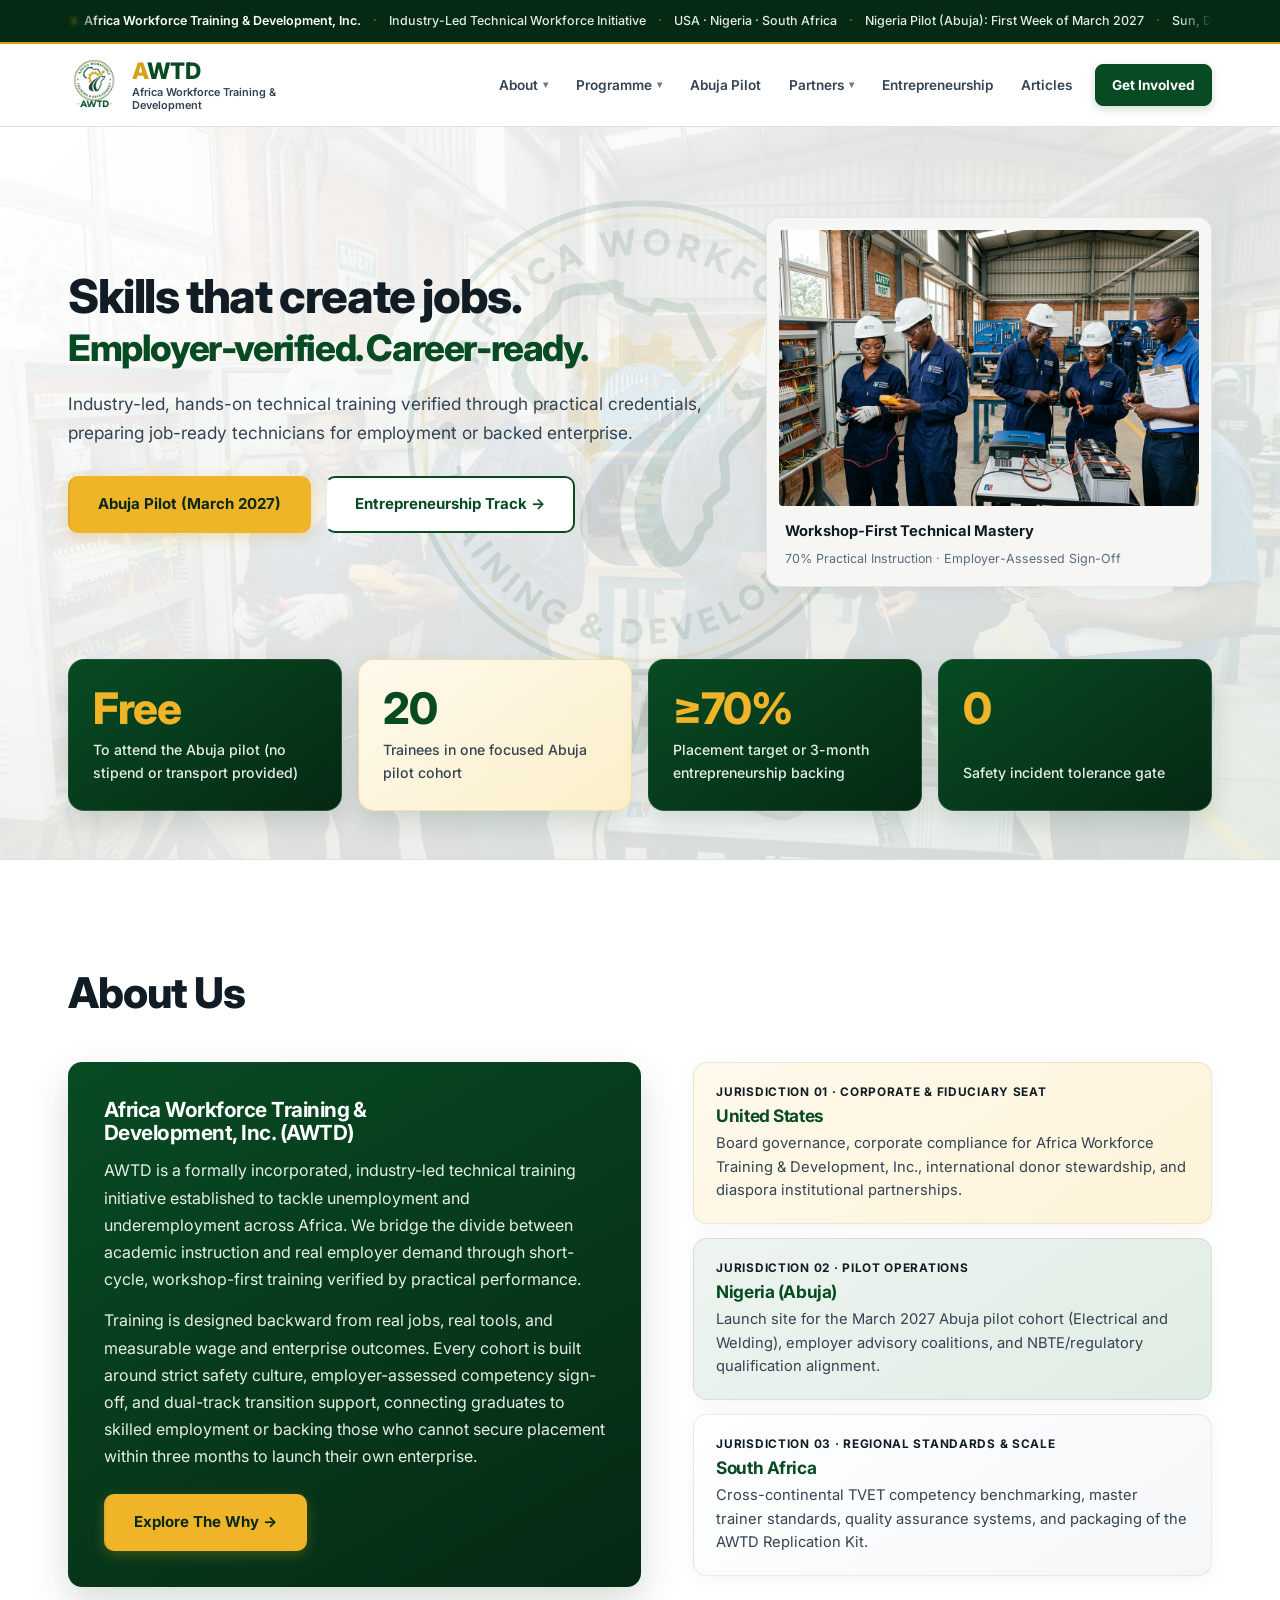
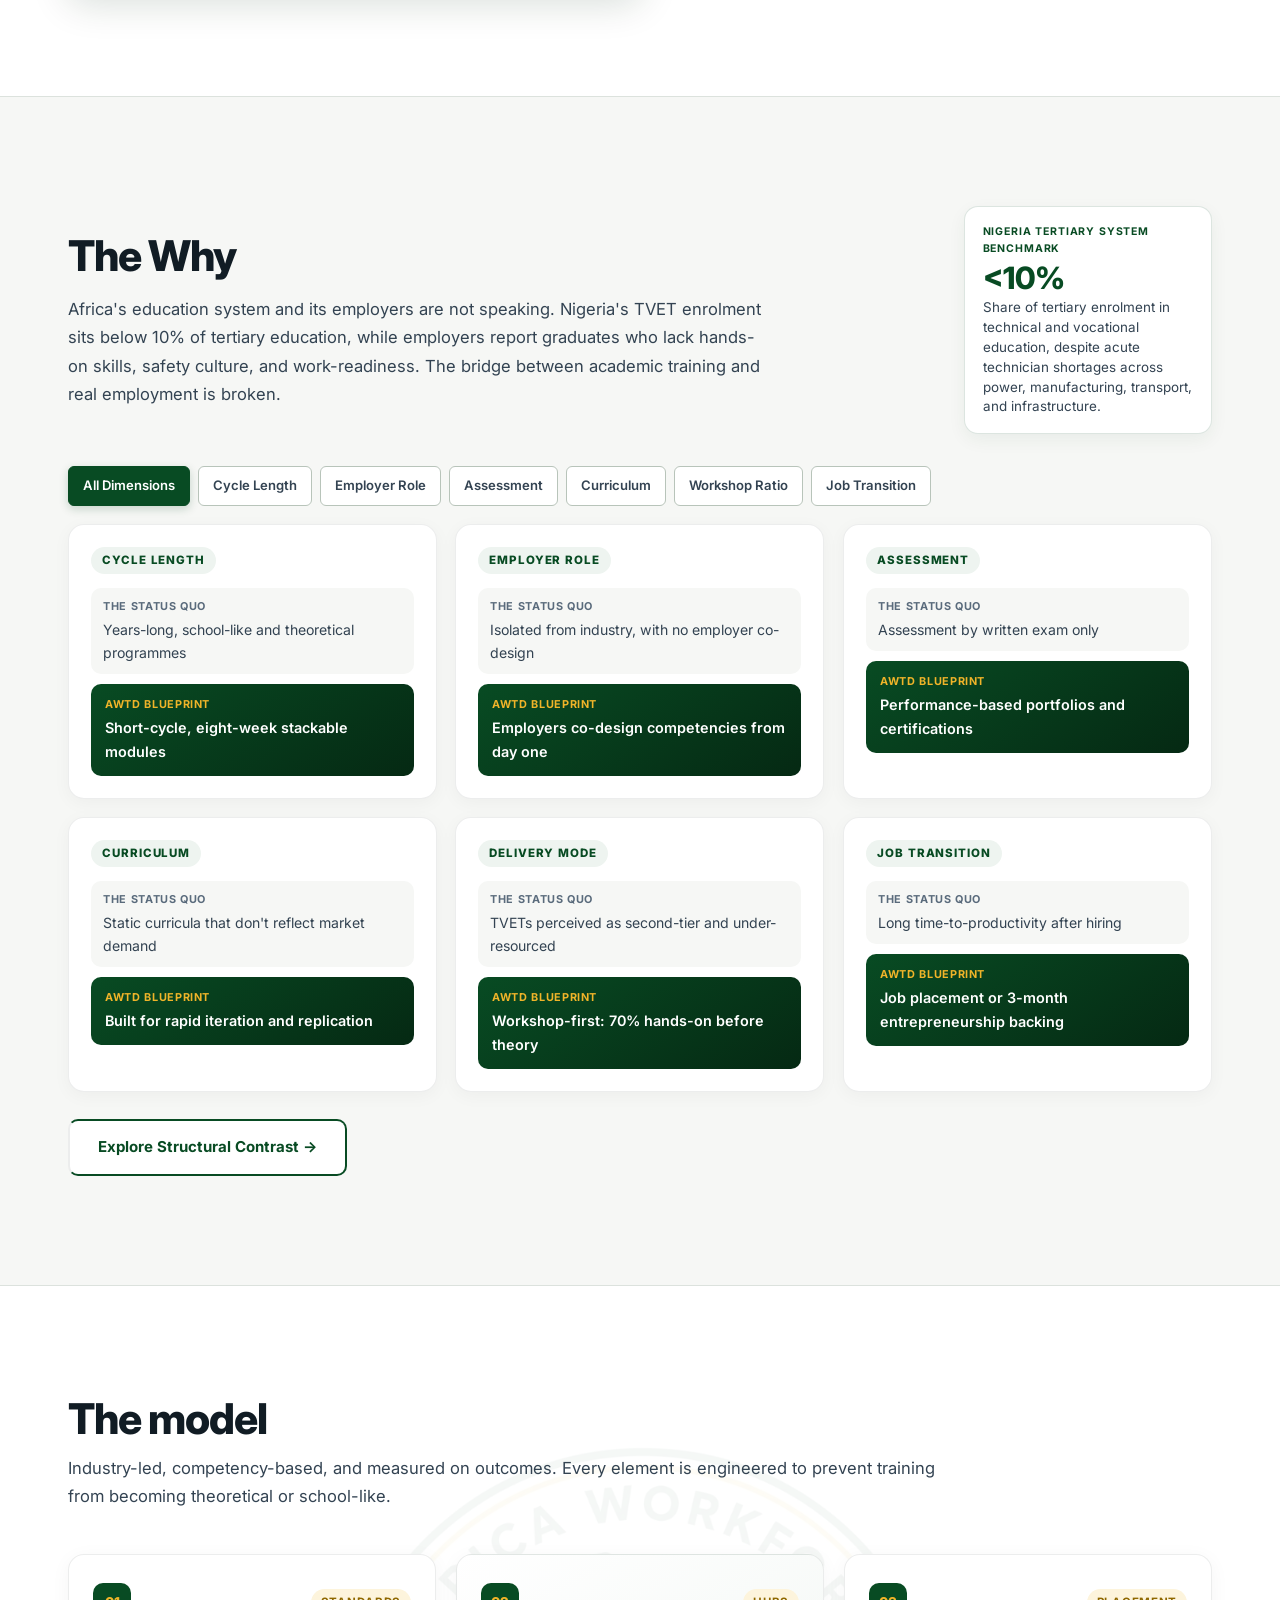
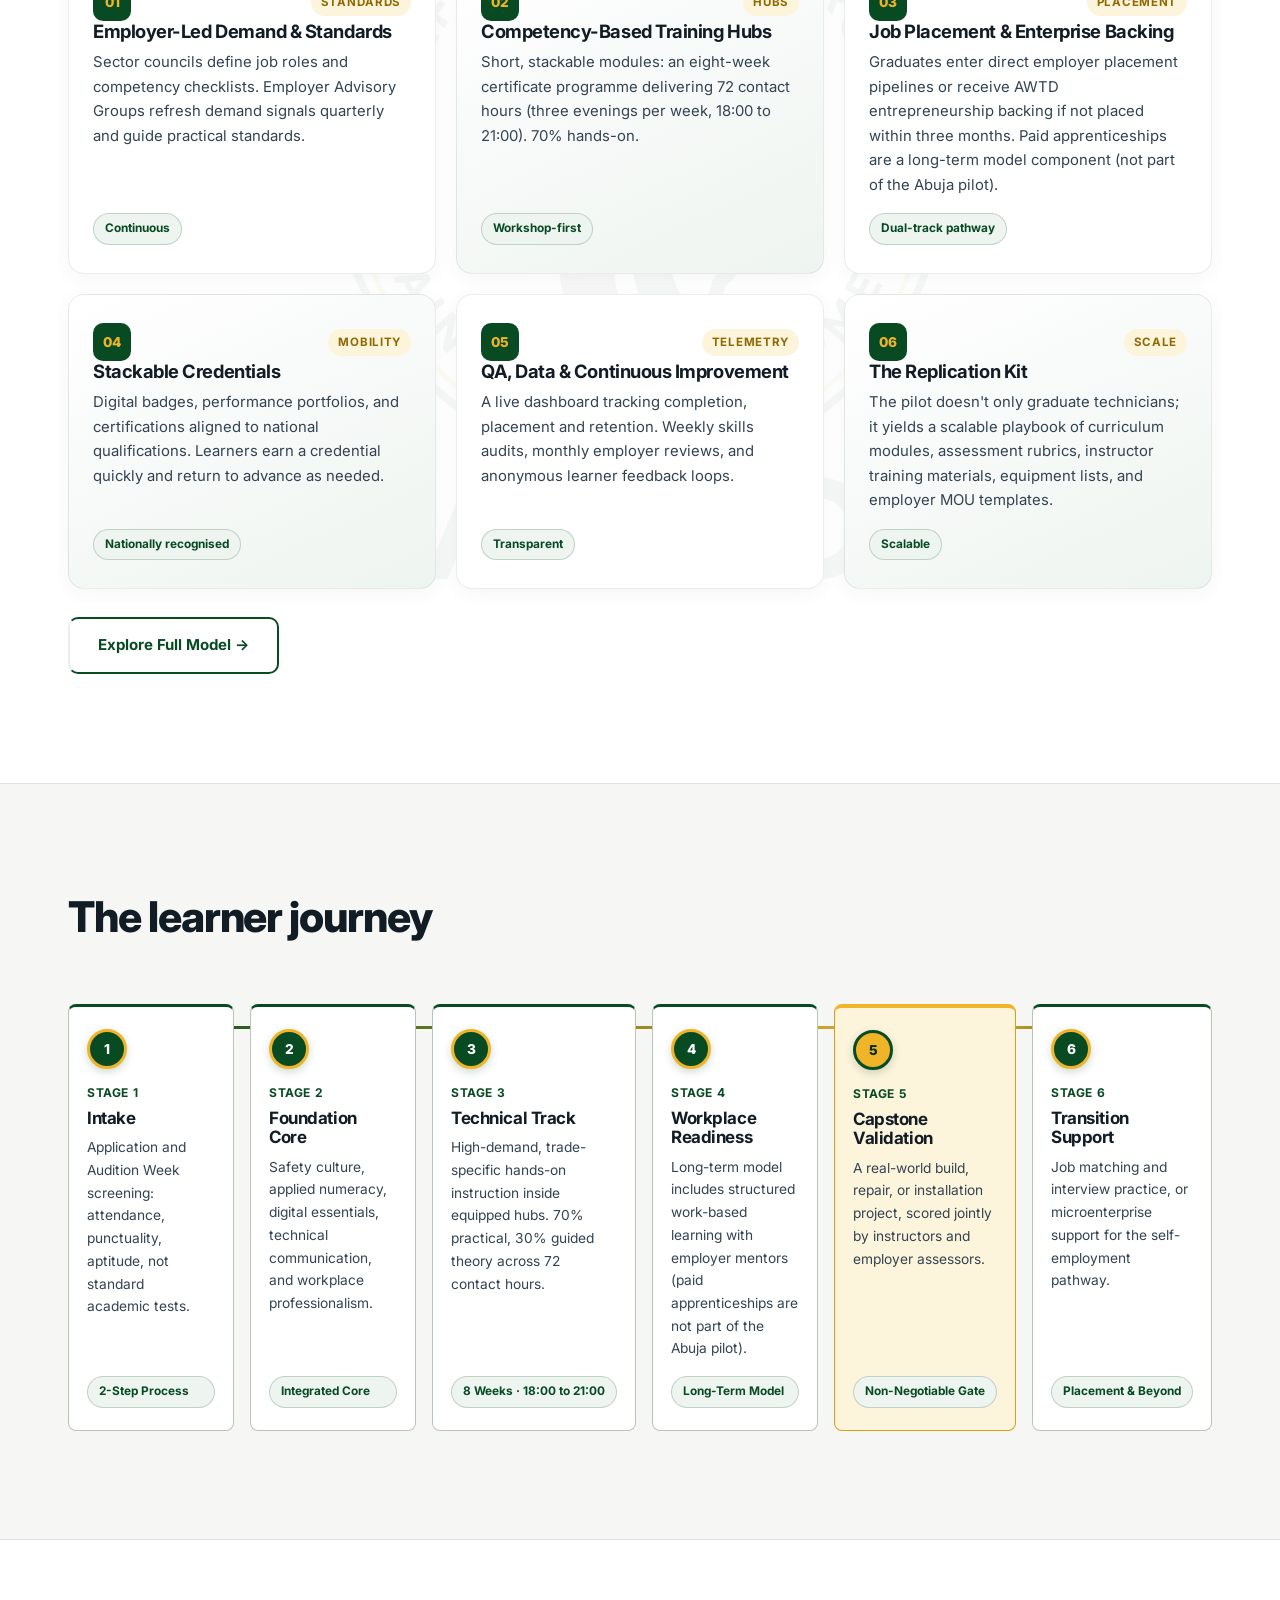
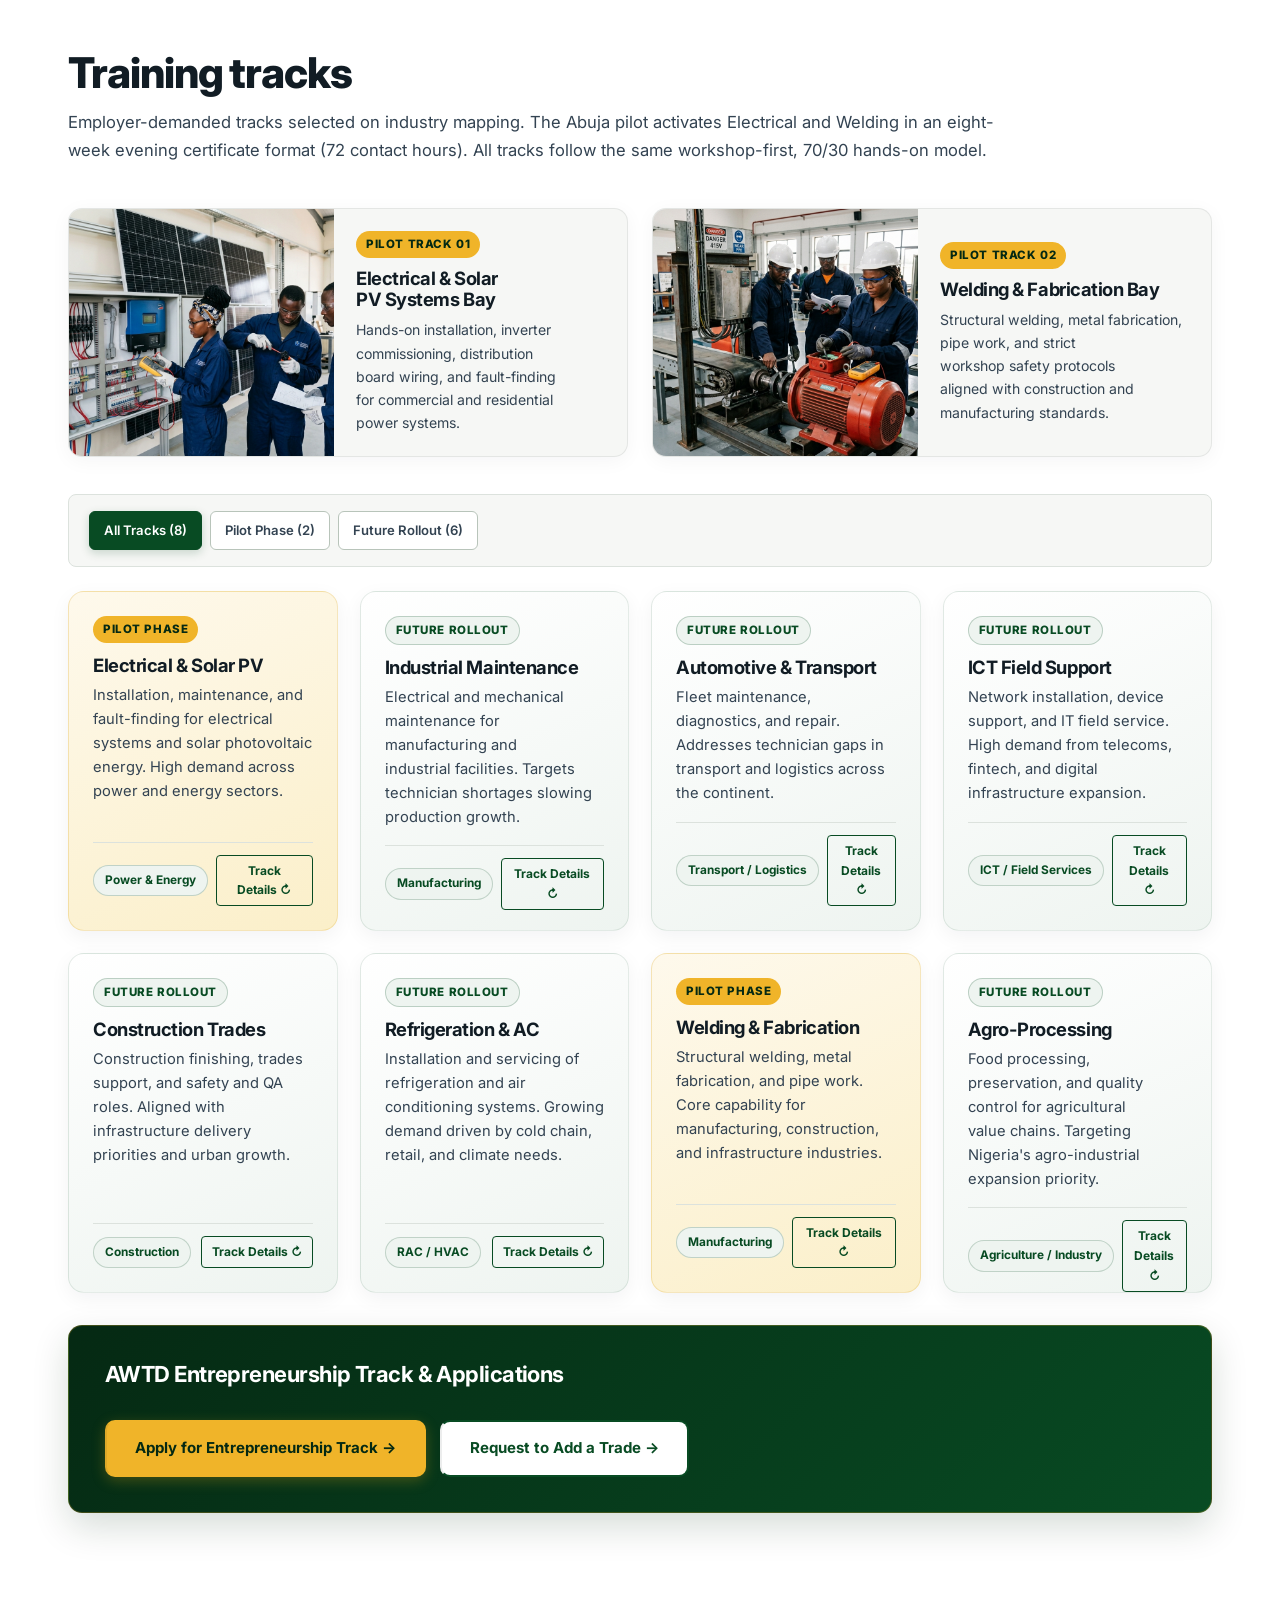
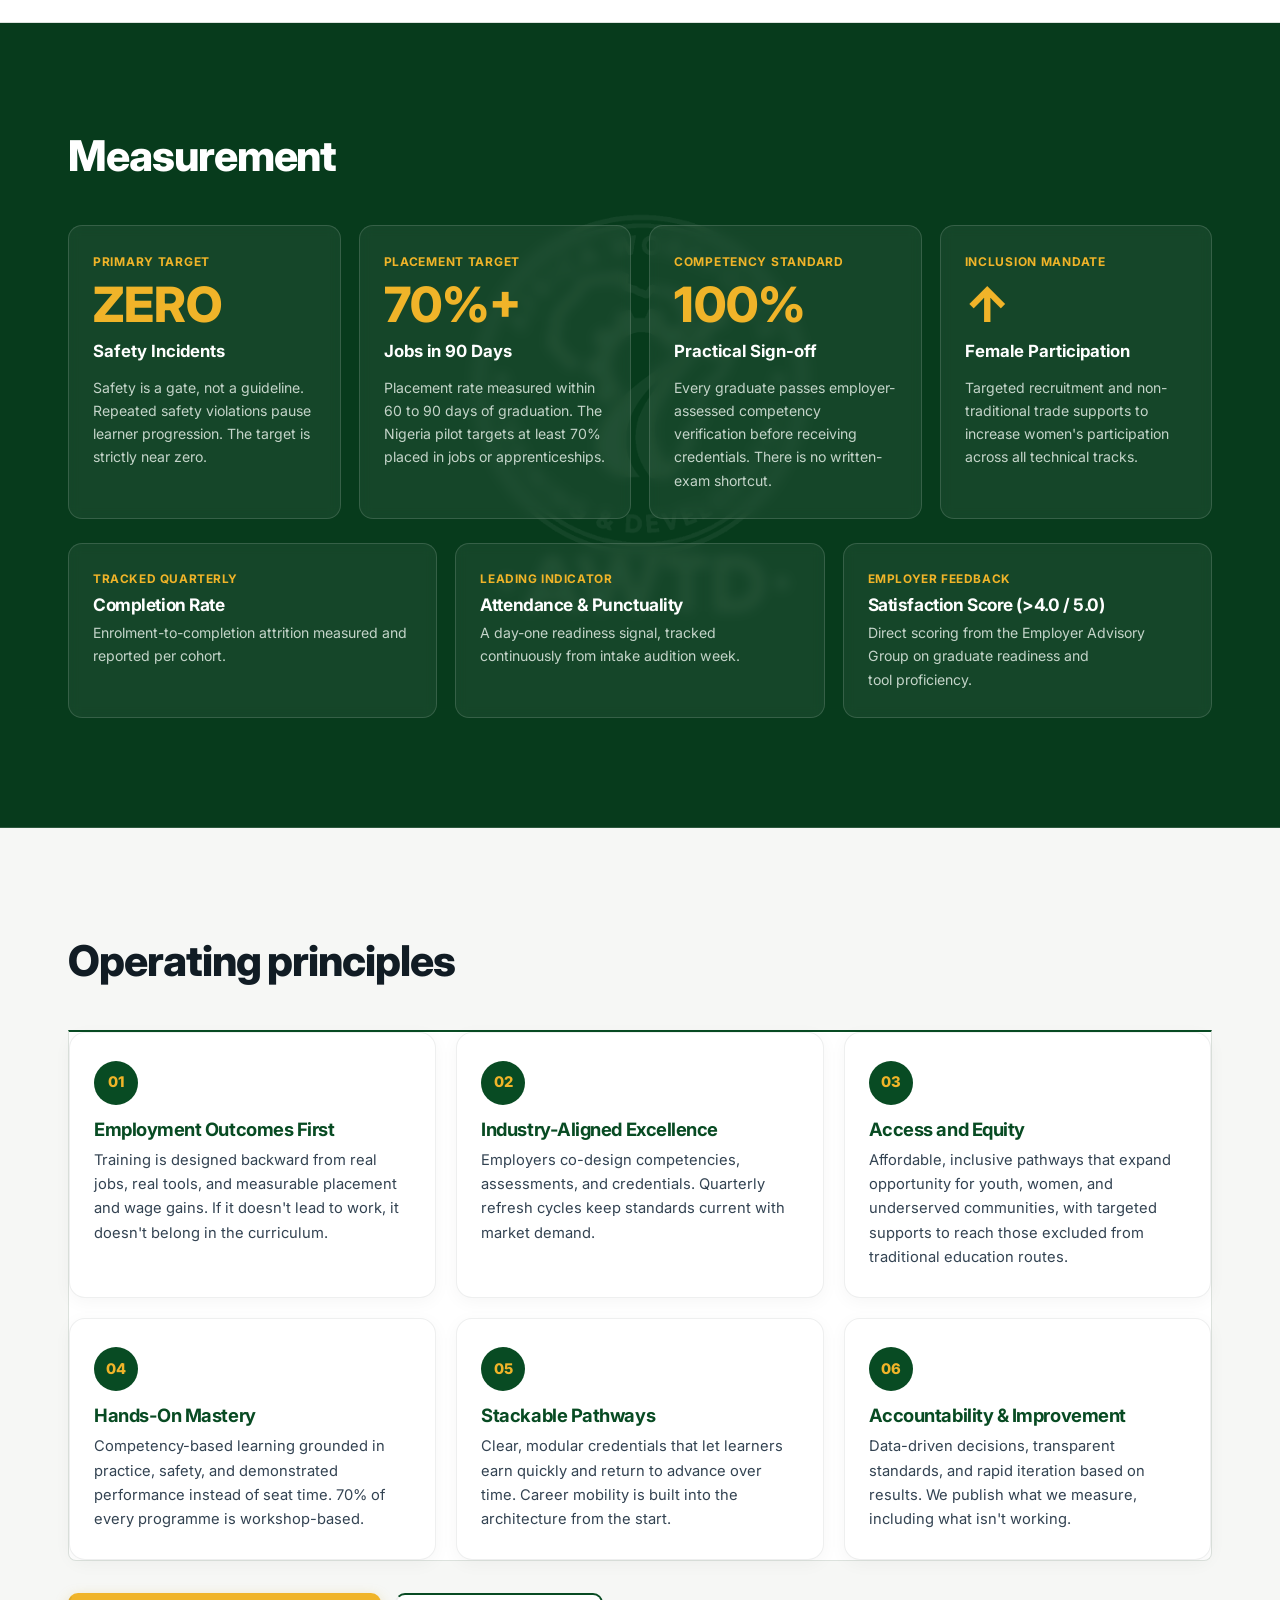
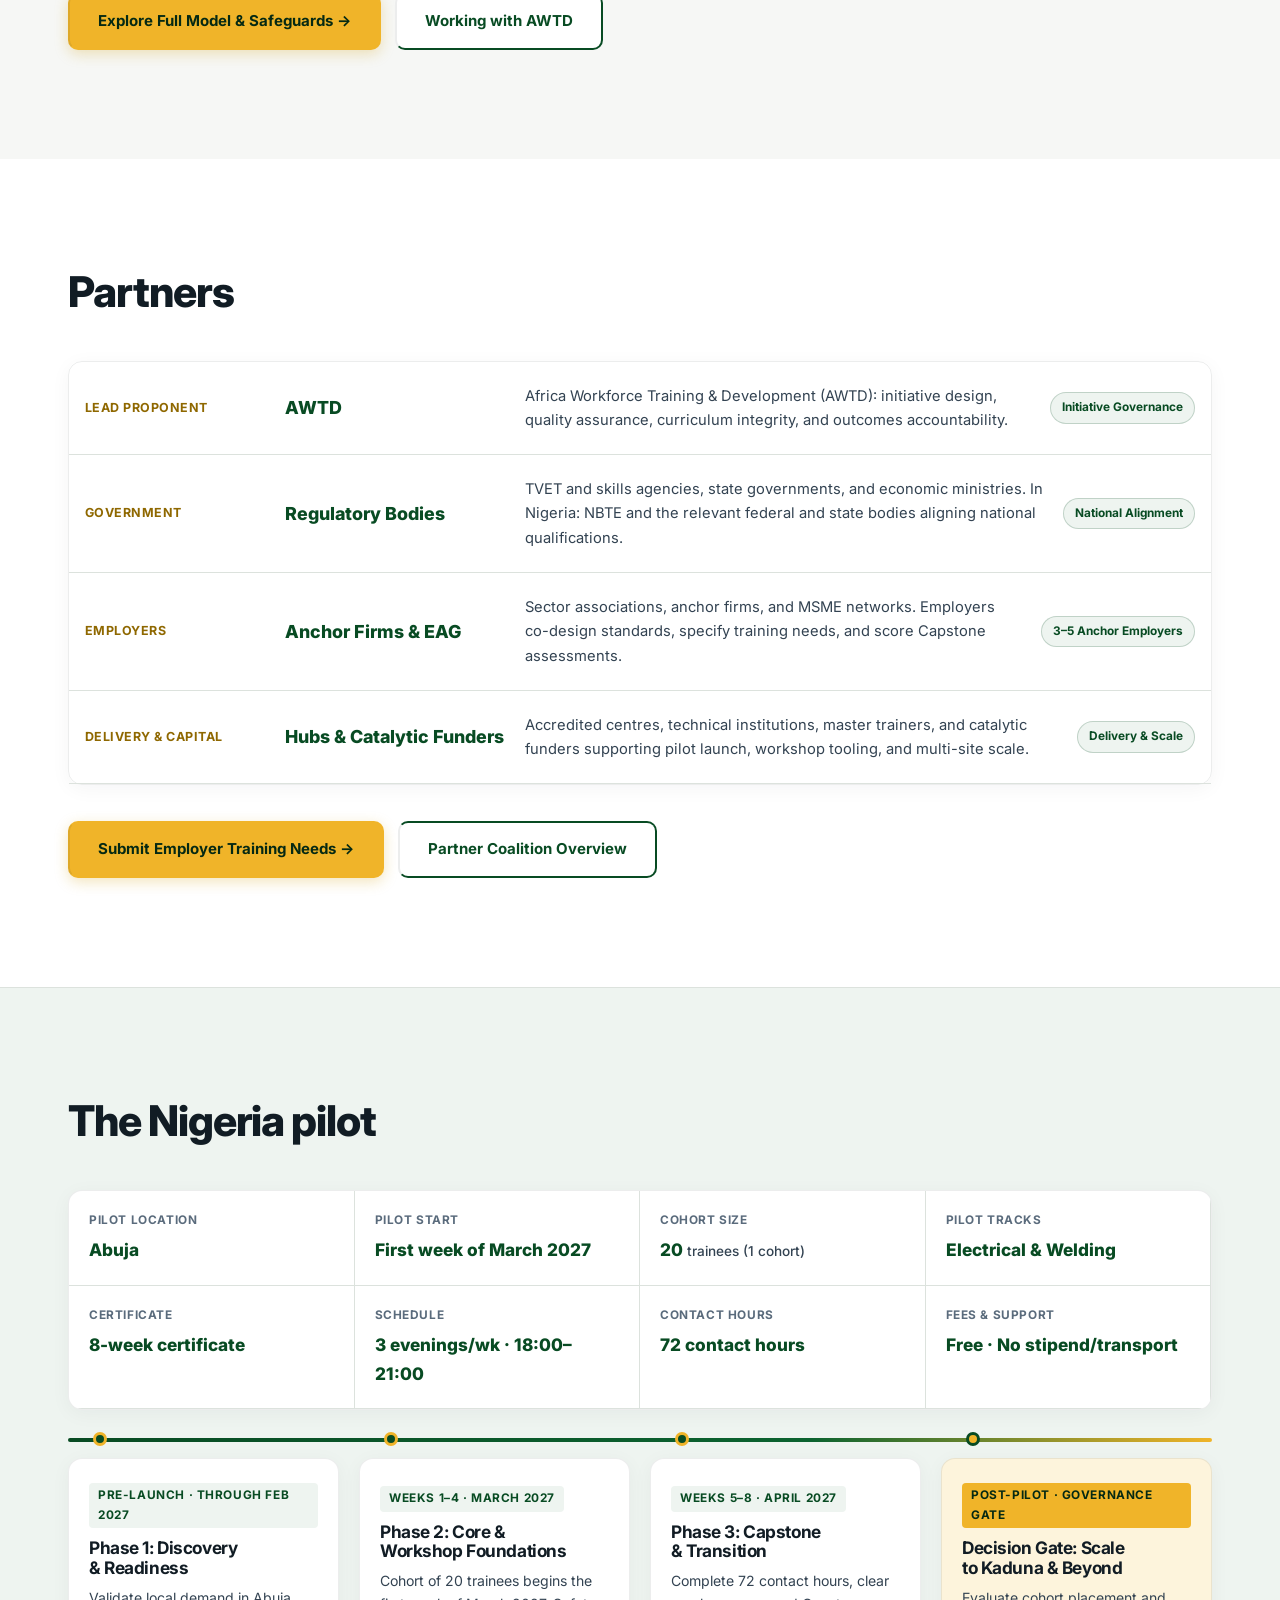
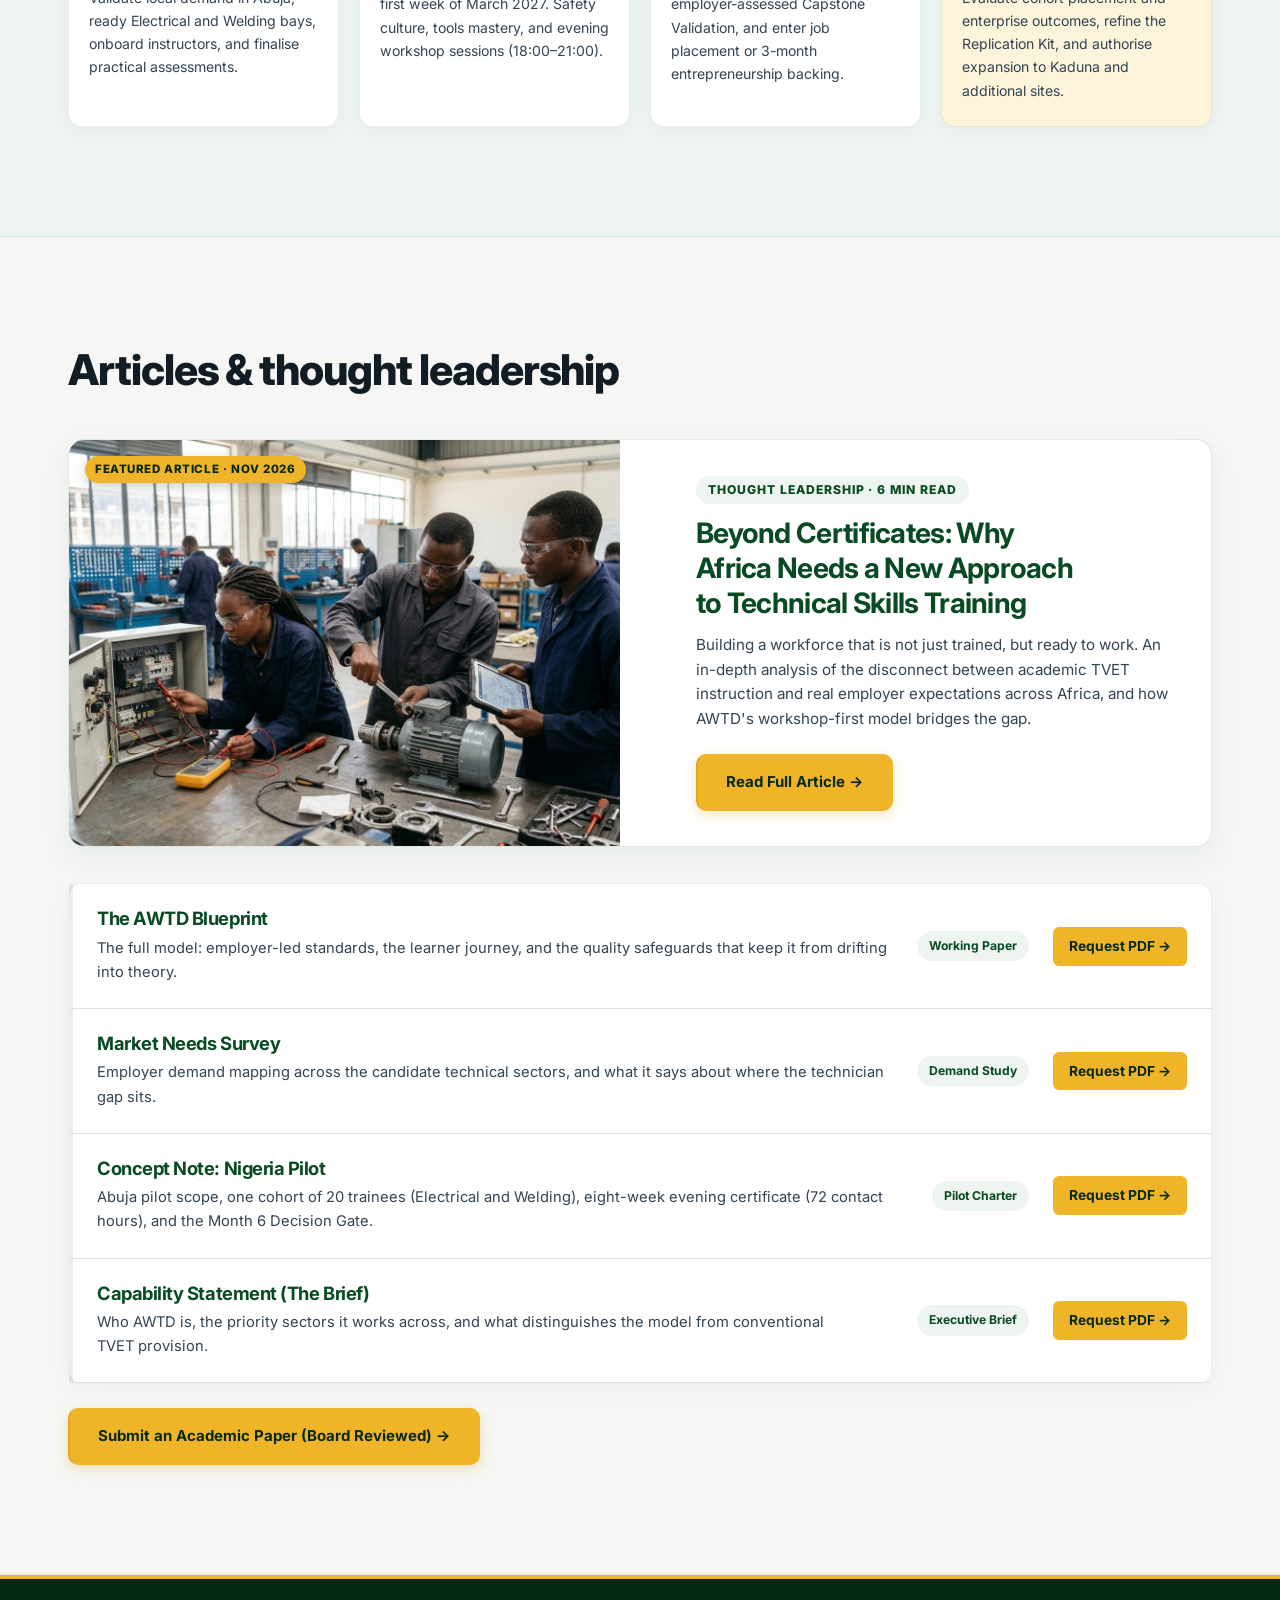
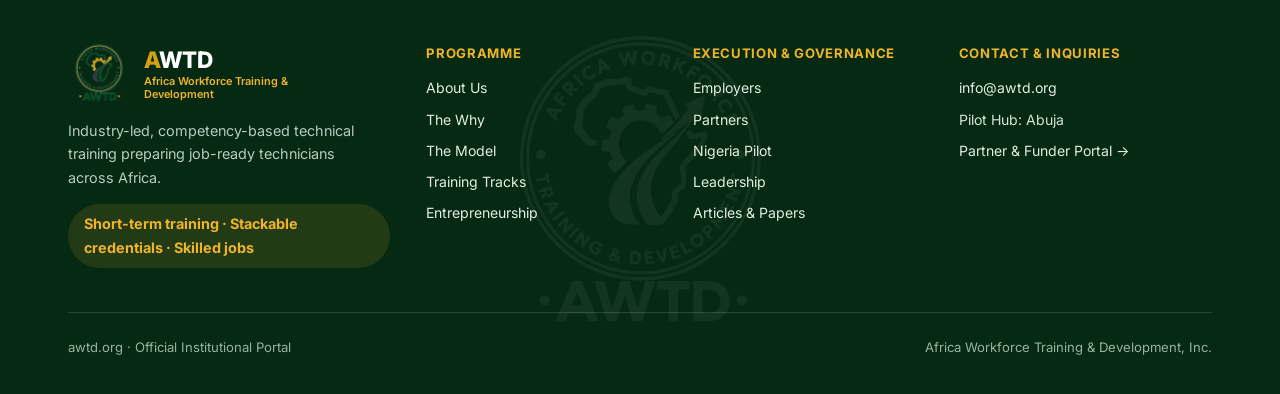
==== commit a115439b: "Publish Beyond Certificates article with natural photo, split differentiator with Request to Add Tra" ====
--- a/index.html
+++ b/index.html
@@ -10,7 +10,7 @@
   <link rel="preconnect" href="https://fonts.googleapis.com">
   <link rel="preconnect" href="https://fonts.gstatic.com" crossorigin>
   <link rel="stylesheet" href="https://fonts.googleapis.com/css2?family=Inter:wght@400;500;600;700;800&display=swap">
-  <link rel="stylesheet" href="css/styles.css?v=20261121a">
+  <link rel="stylesheet" href="css/styles.css?v=20261121b">
 </head>
 <body>
 
@@ -757,13 +757,15 @@
         </article>
       </div>
 
-      <!-- AWTD Entrepreneurship Track Differentiator (B3) -->
+      <!-- AWTD Entrepreneurship & Trade Request Differentiator (B3) -->
       <div class="track-differentiator">
         <div class="track-differentiator-copy">
-          <span class="k">Separate Track · Dual-Outcome Guarantee</span>
           <h3>AWTD Entrepreneurship Track &amp; Applications</h3>
         </div>
-        <a class="btn btn-p" href="entrepreneurship.html">Apply for Entrepreneurship Track →</a>
+        <div class="btns" style="margin-top:0">
+          <a class="btn btn-p" href="entrepreneurship.html">Apply for Entrepreneurship Track →</a>
+          <a class="btn btn-s" href="get-involved.html?role=Request+to+Add+a+Trade#inquiryPanel">Request to Add a Trade →</a>
+        </div>
       </div>
     </div>
   </section>
@@ -1012,7 +1014,23 @@
         <h2 class="h-sec" id="heading-insights">Articles &amp; thought leadership</h2>
       </div>
 
-      <div >
+      <div>
+        <!-- Featured Thought Leadership Article -->
+        <article class="featured-article-card">
+          <div class="featured-article-media">
+            <img src="05%20Images/technical-skills-training.jpg" alt="African technical trainees engaged in hands-on workshop training" width="700" height="420" loading="lazy">
+            <span class="chip">Featured Article · Nov 2026</span>
+          </div>
+          <div class="featured-article-body">
+            <span class="pub-type">Thought Leadership · 6 Min Read</span>
+            <h3>Beyond Certificates: Why Africa Needs a New Approach to Technical Skills Training</h3>
+            <p>Building a workforce that is not just trained, but ready to work. An in-depth analysis of the disconnect between academic TVET instruction and real employer expectations across Africa, and how AWTD's workshop-first model bridges the gap.</p>
+            <div class="btns" style="margin-top:0">
+              <a class="btn btn-p" href="article-beyond-certificates.html">Read Full Article →</a>
+            </div>
+          </div>
+        </article>
+
         <div class="publication-index" role="list">
           <div class="publication-row" role="button" tabindex="0" data-doc-id="blueprint" aria-label="View release status for The AWTD Blueprint">
             <div class="pub-main">
@@ -1124,6 +1142,6 @@
   </div>
 </footer>
 
-<script src="js/main.js?v=20261121a"></script>
+<script src="js/main.js?v=20261121b"></script>
 </body>
 </html>
--- a/css/styles.css
+++ b/css/styles.css
@@ -4673,6 +4673,94 @@
   margin-top: 0;
 }
 
+/* ==========================================================================
+   FEATURED THOUGHT LEADERSHIP ARTICLE SHOWCASE
+   ========================================================================== */
+.featured-article-card {
+  display: grid;
+  grid-template-columns: 1fr 1fr;
+  gap: clamp(20px, 3.5vw, 40px);
+  align-items: center;
+  background: #FFFFFF;
+  border: 1px solid rgba(8, 75, 35, 0.12);
+  border-radius: 16px;
+  overflow: hidden;
+  box-shadow: 0 10px 28px rgba(8, 75, 35, 0.07);
+  margin-bottom: 36px;
+  transition: transform 0.3s ease, box-shadow 0.3s ease;
+}
+
+.featured-article-card:hover {
+  transform: translateY(-4px);
+  box-shadow: 0 18px 40px rgba(8, 75, 35, 0.12);
+}
+
+.featured-article-media {
+  position: relative;
+  width: 100%;
+  height: 100%;
+  min-height: 280px;
+}
+
+.featured-article-media img {
+  width: 100%;
+  height: 100%;
+  object-fit: cover;
+  display: block;
+}
+
+.featured-article-media .chip {
+  position: absolute;
+  top: 16px;
+  left: 16px;
+  z-index: 2;
+  box-shadow: 0 4px 12px rgba(0, 0, 0, 0.18);
+}
+
+.featured-article-body {
+  padding: clamp(20px, 3vw, 36px);
+  display: flex;
+  flex-direction: column;
+  justify-content: center;
+}
+
+.featured-article-body .pub-type {
+  display: inline-block;
+  align-self: flex-start;
+  font-size: 0.76rem;
+  font-weight: 800;
+  text-transform: uppercase;
+  letter-spacing: 0.08em;
+  color: var(--forest);
+  background: var(--bg-sage);
+  padding: 4px 12px;
+  border-radius: 999px;
+  margin-bottom: 12px;
+}
+
+.featured-article-body h3 {
+  font-size: clamp(1.35rem, 2.2vw, 1.8rem);
+  line-height: 1.25;
+  color: var(--forest);
+  margin: 0 0 12px;
+}
+
+.featured-article-body p {
+  color: var(--ink-secondary);
+  font-size: 0.95rem;
+  line-height: 1.62;
+  margin-bottom: 22px;
+}
+
+@media (max-width: 860px) {
+  .featured-article-card {
+    grid-template-columns: 1fr;
+  }
+  .featured-article-media {
+    max-height: 260px;
+  }
+}
+
 /* ---- Reduced Motion Accessibility Override ---- */
 @media (prefers-reduced-motion: reduce) {
   .scroll-progress-bar,
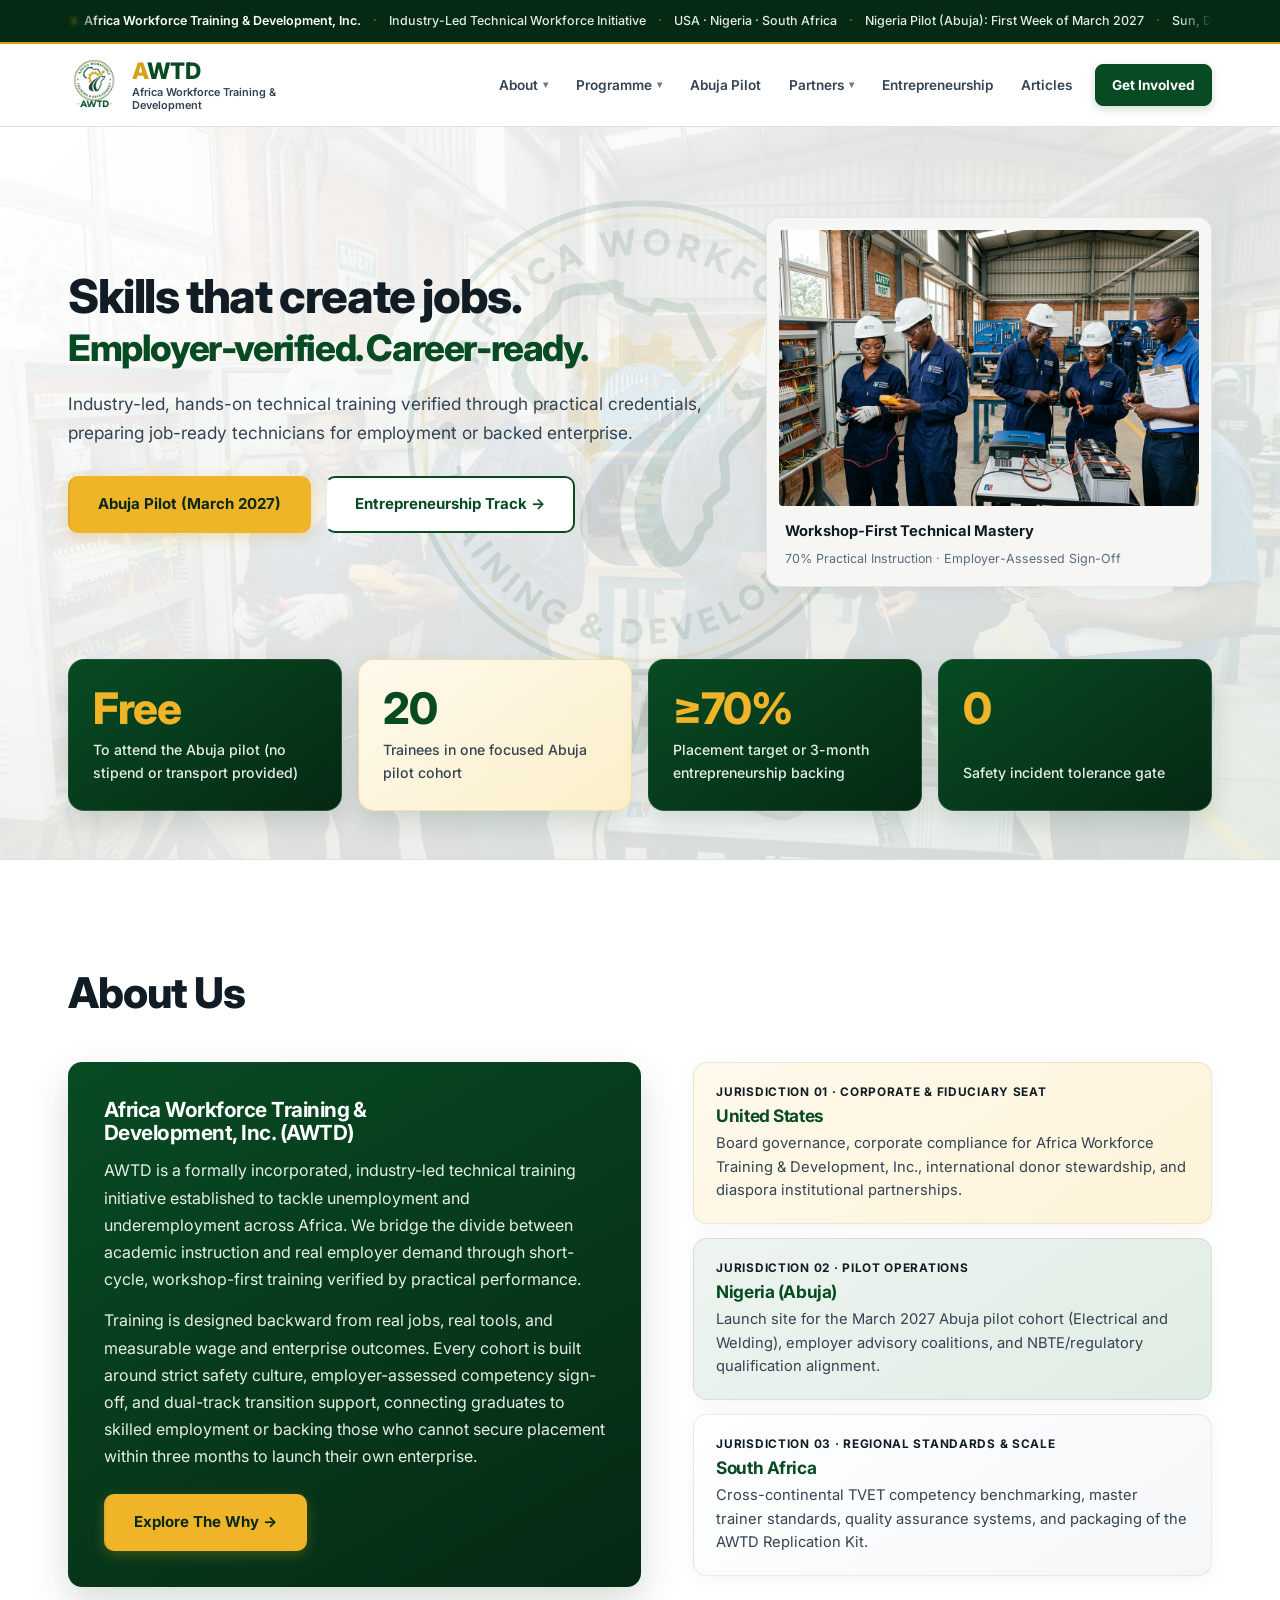
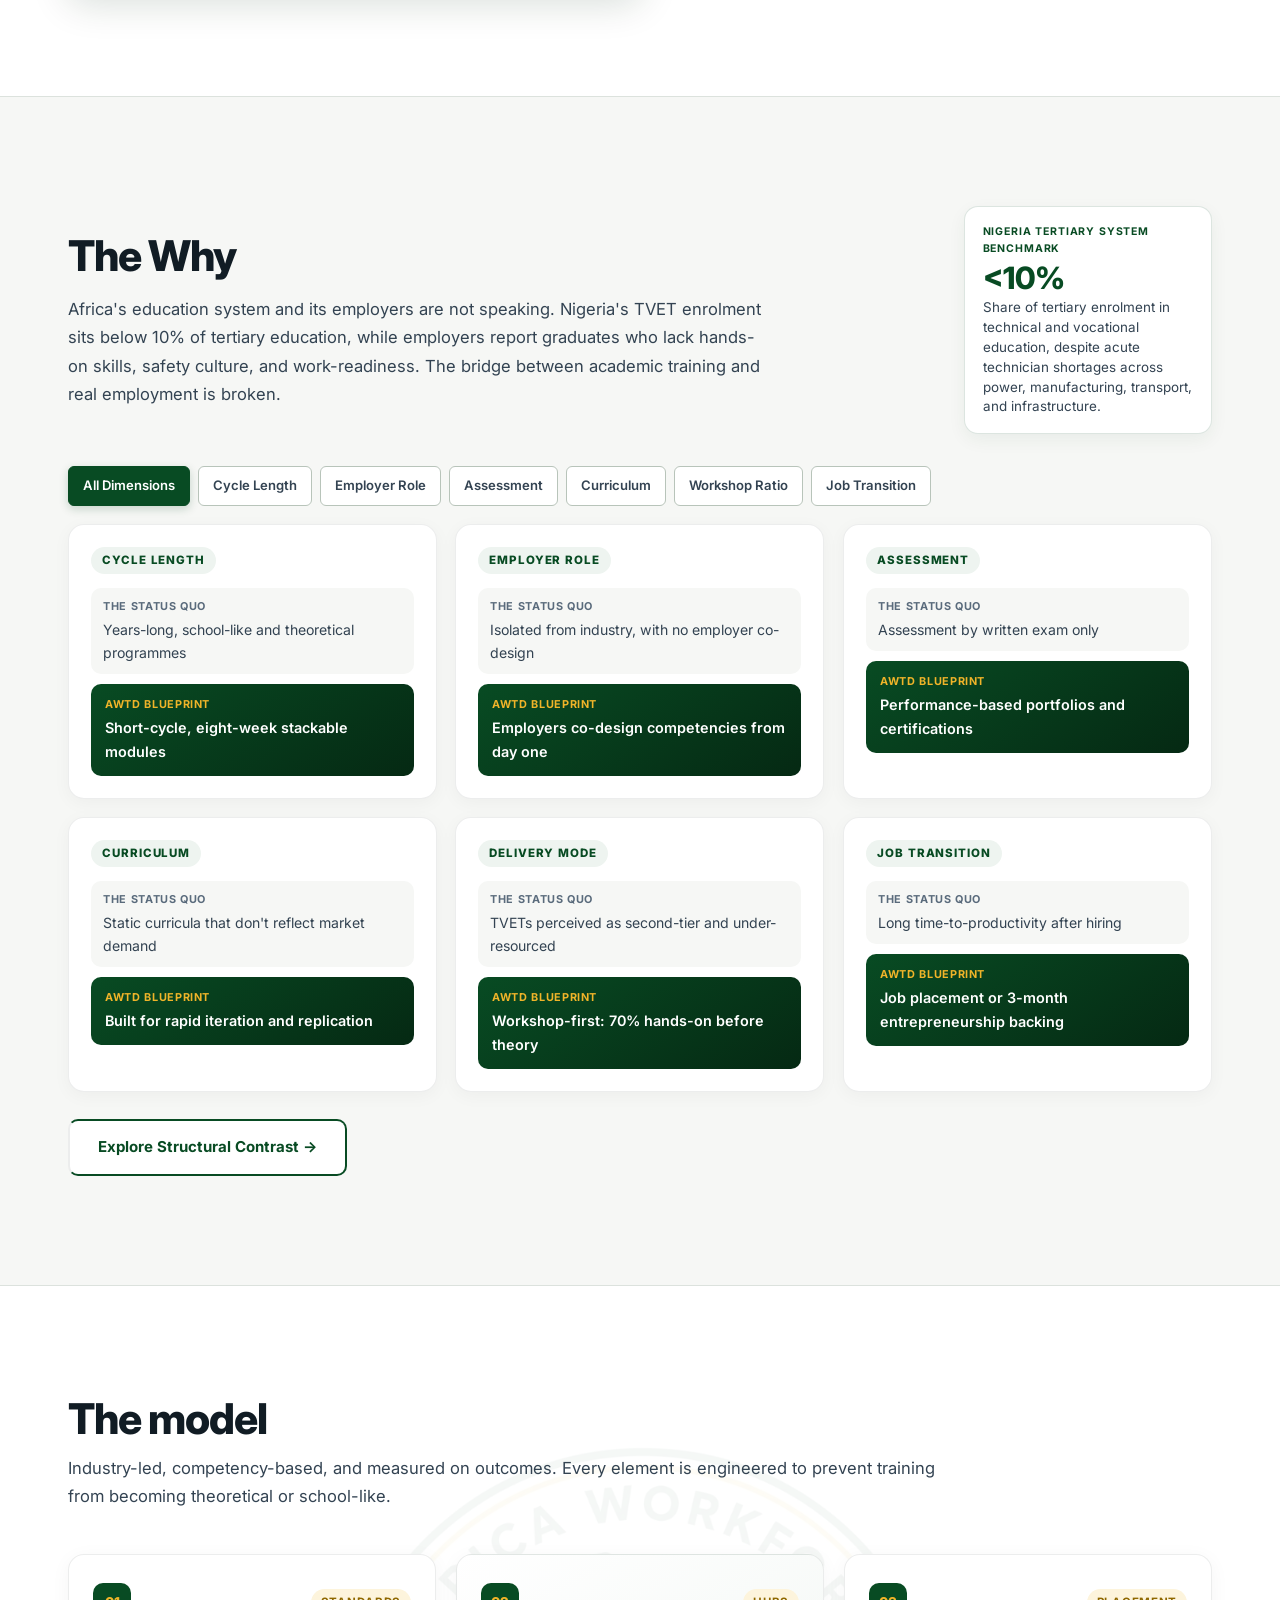
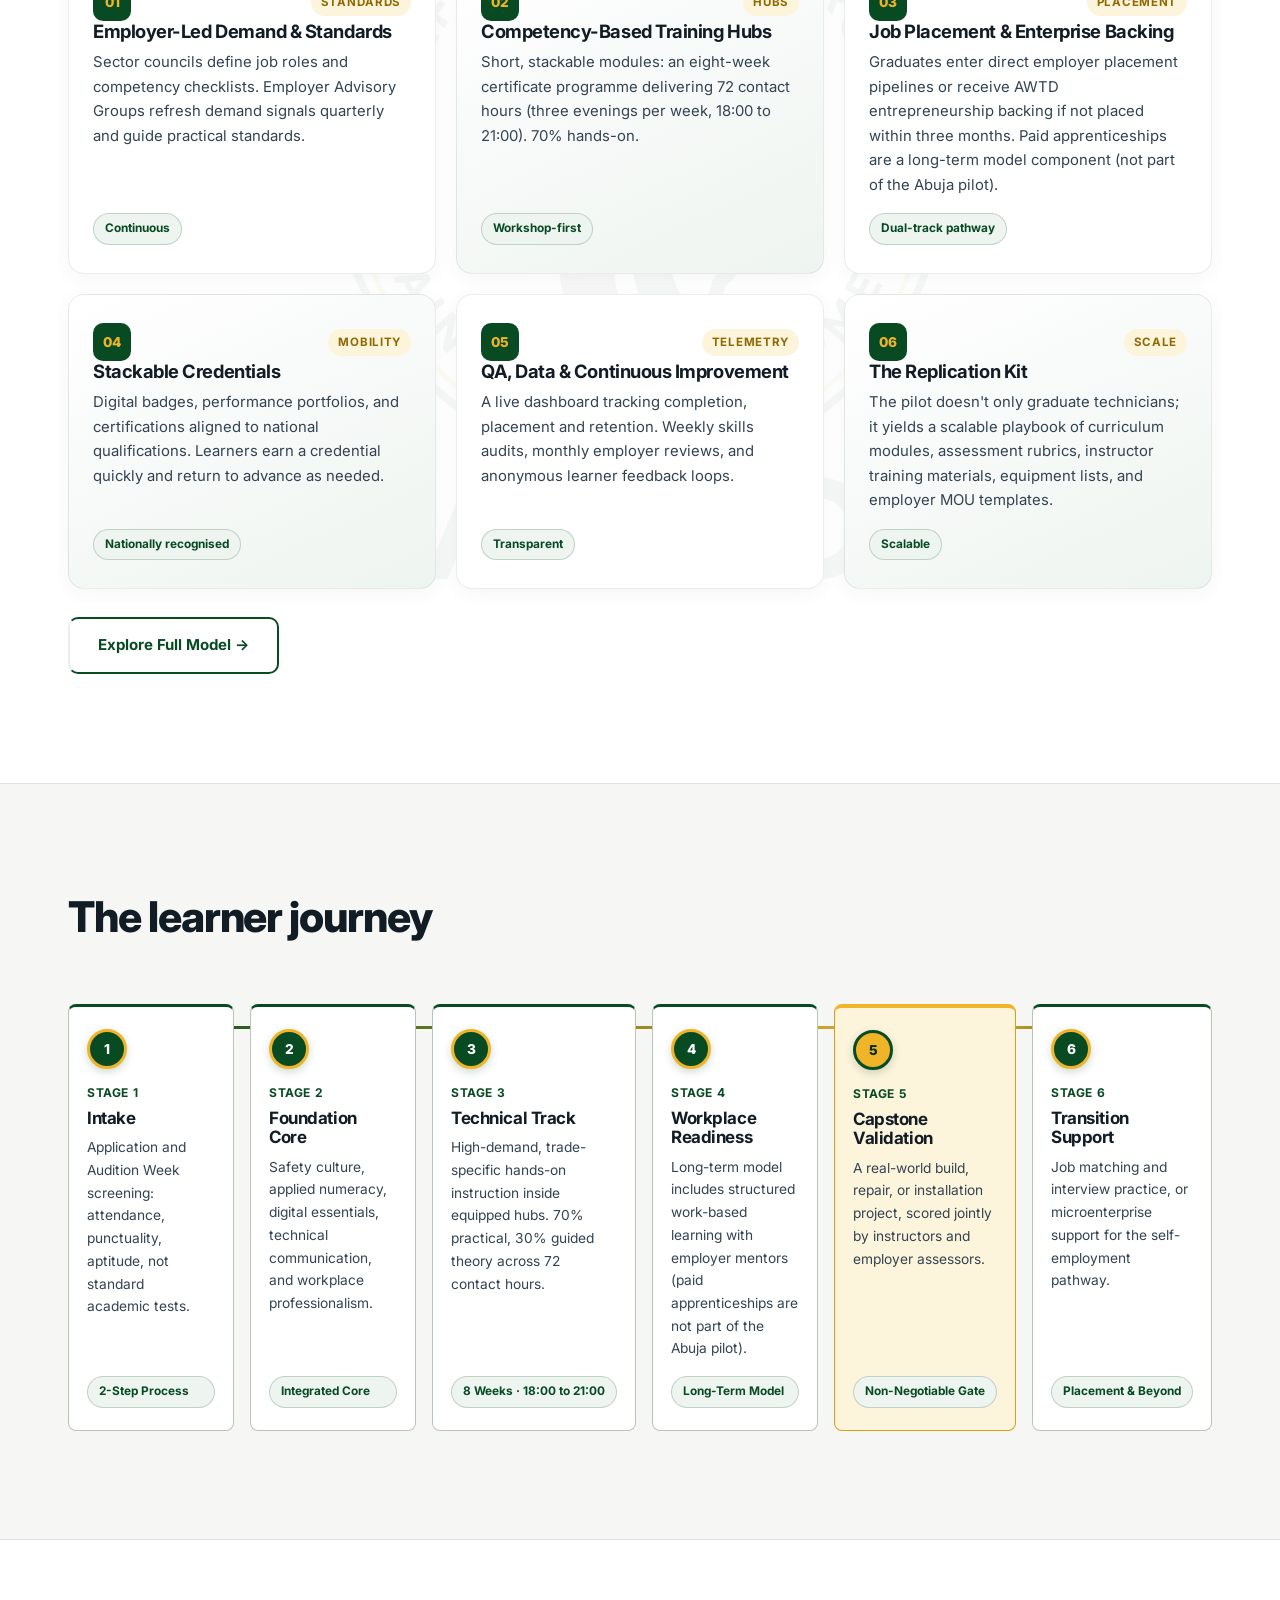
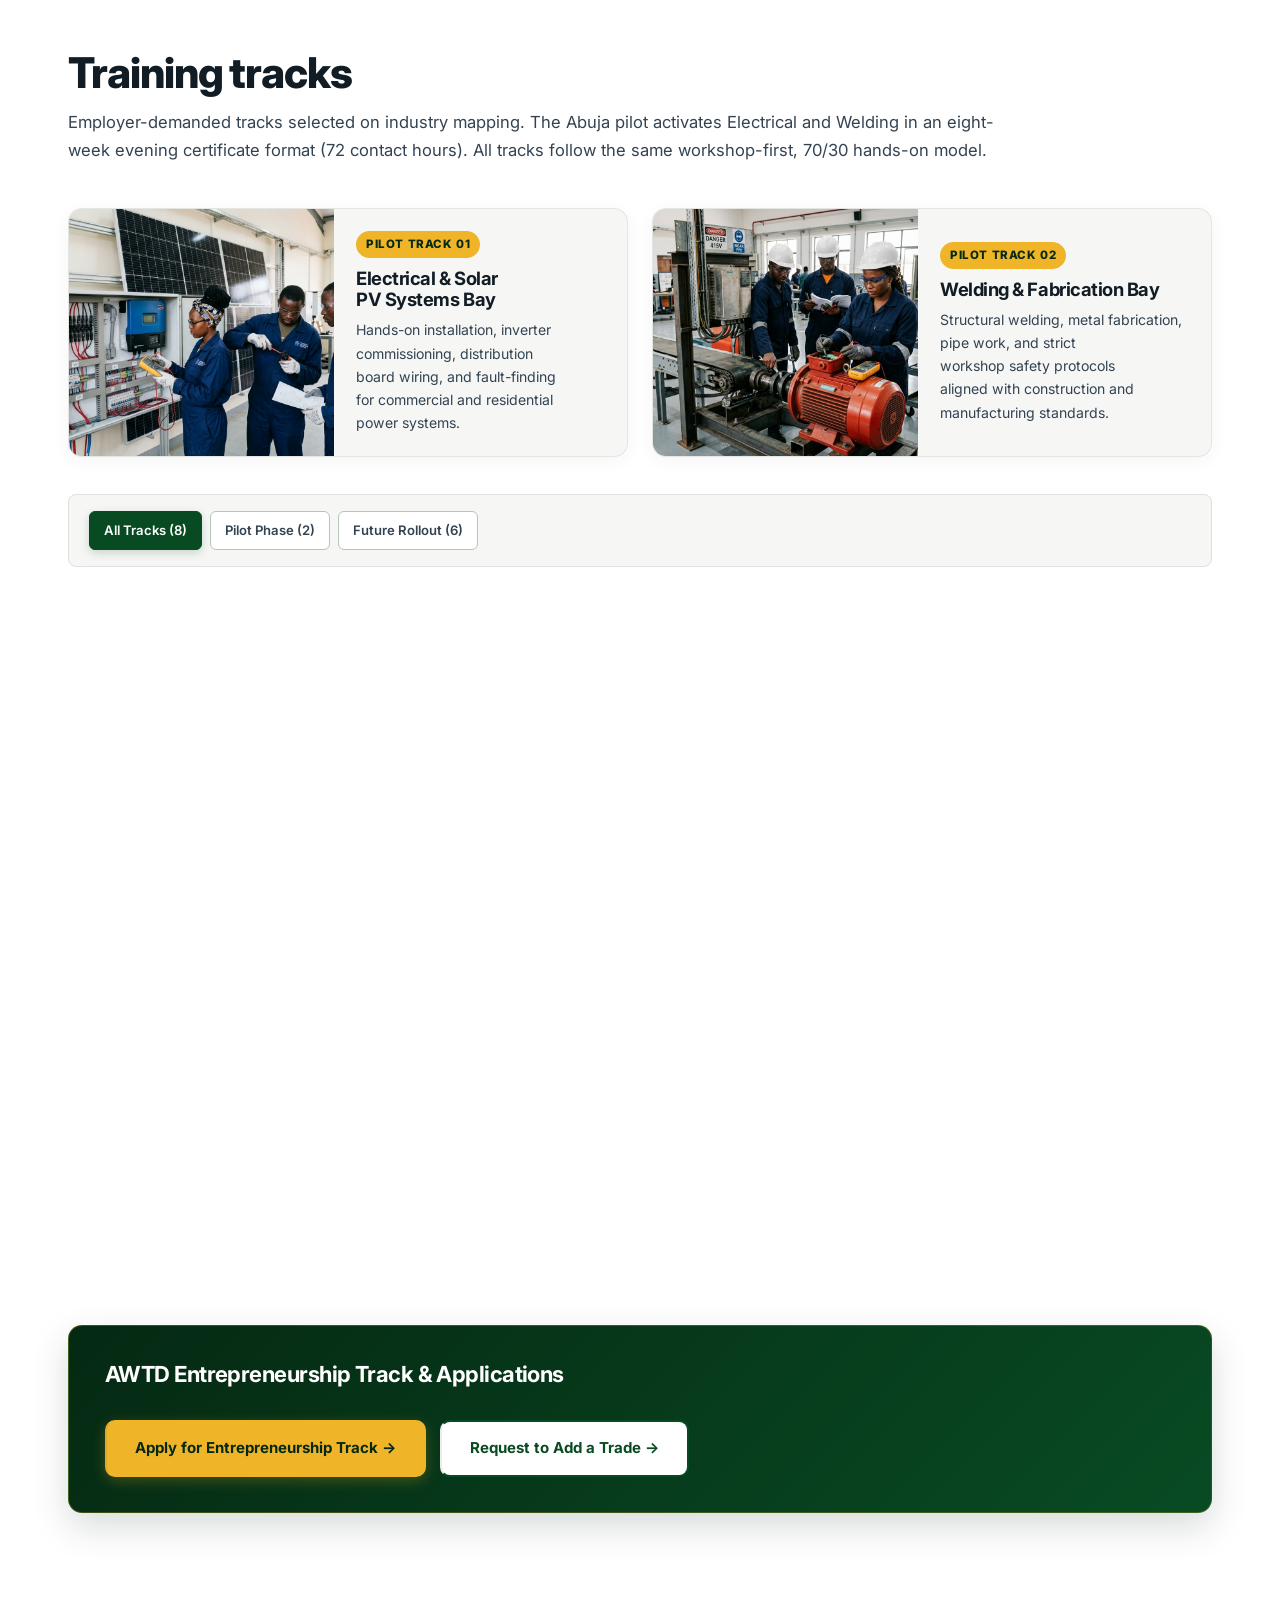
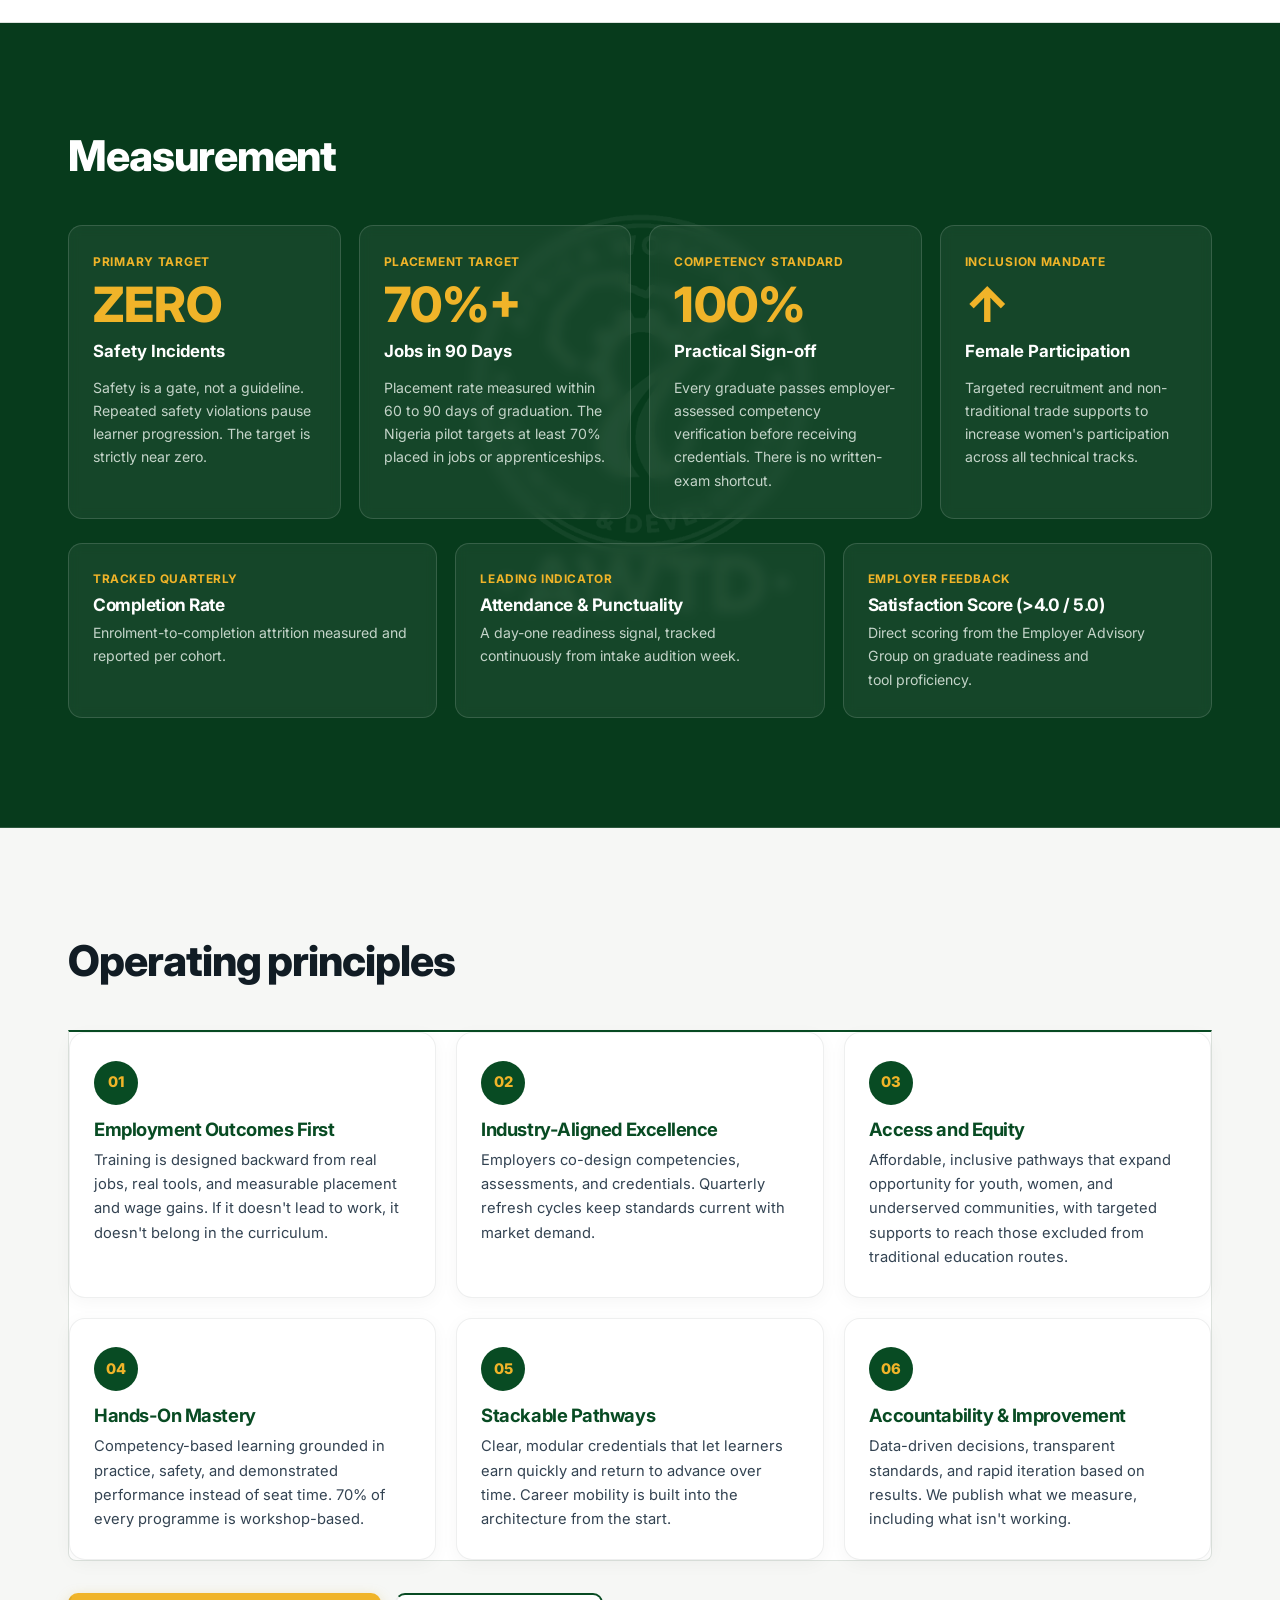
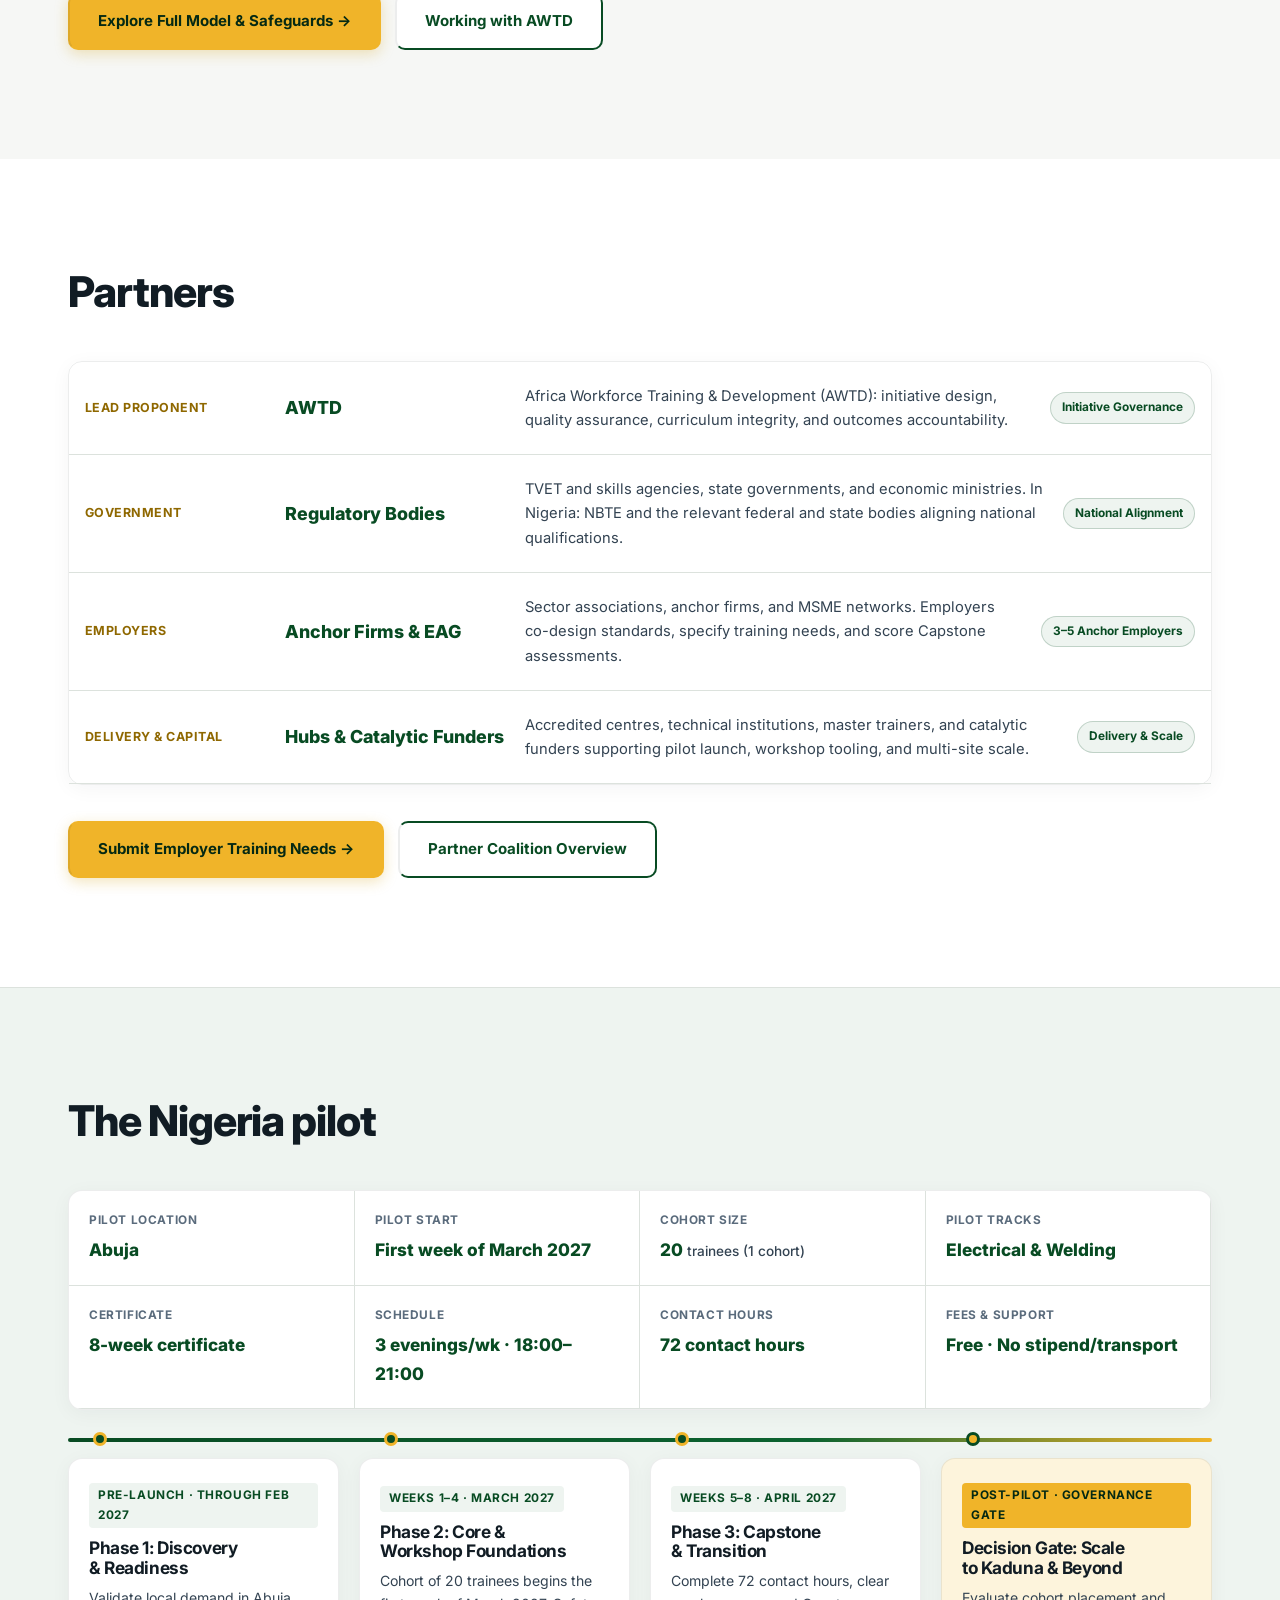
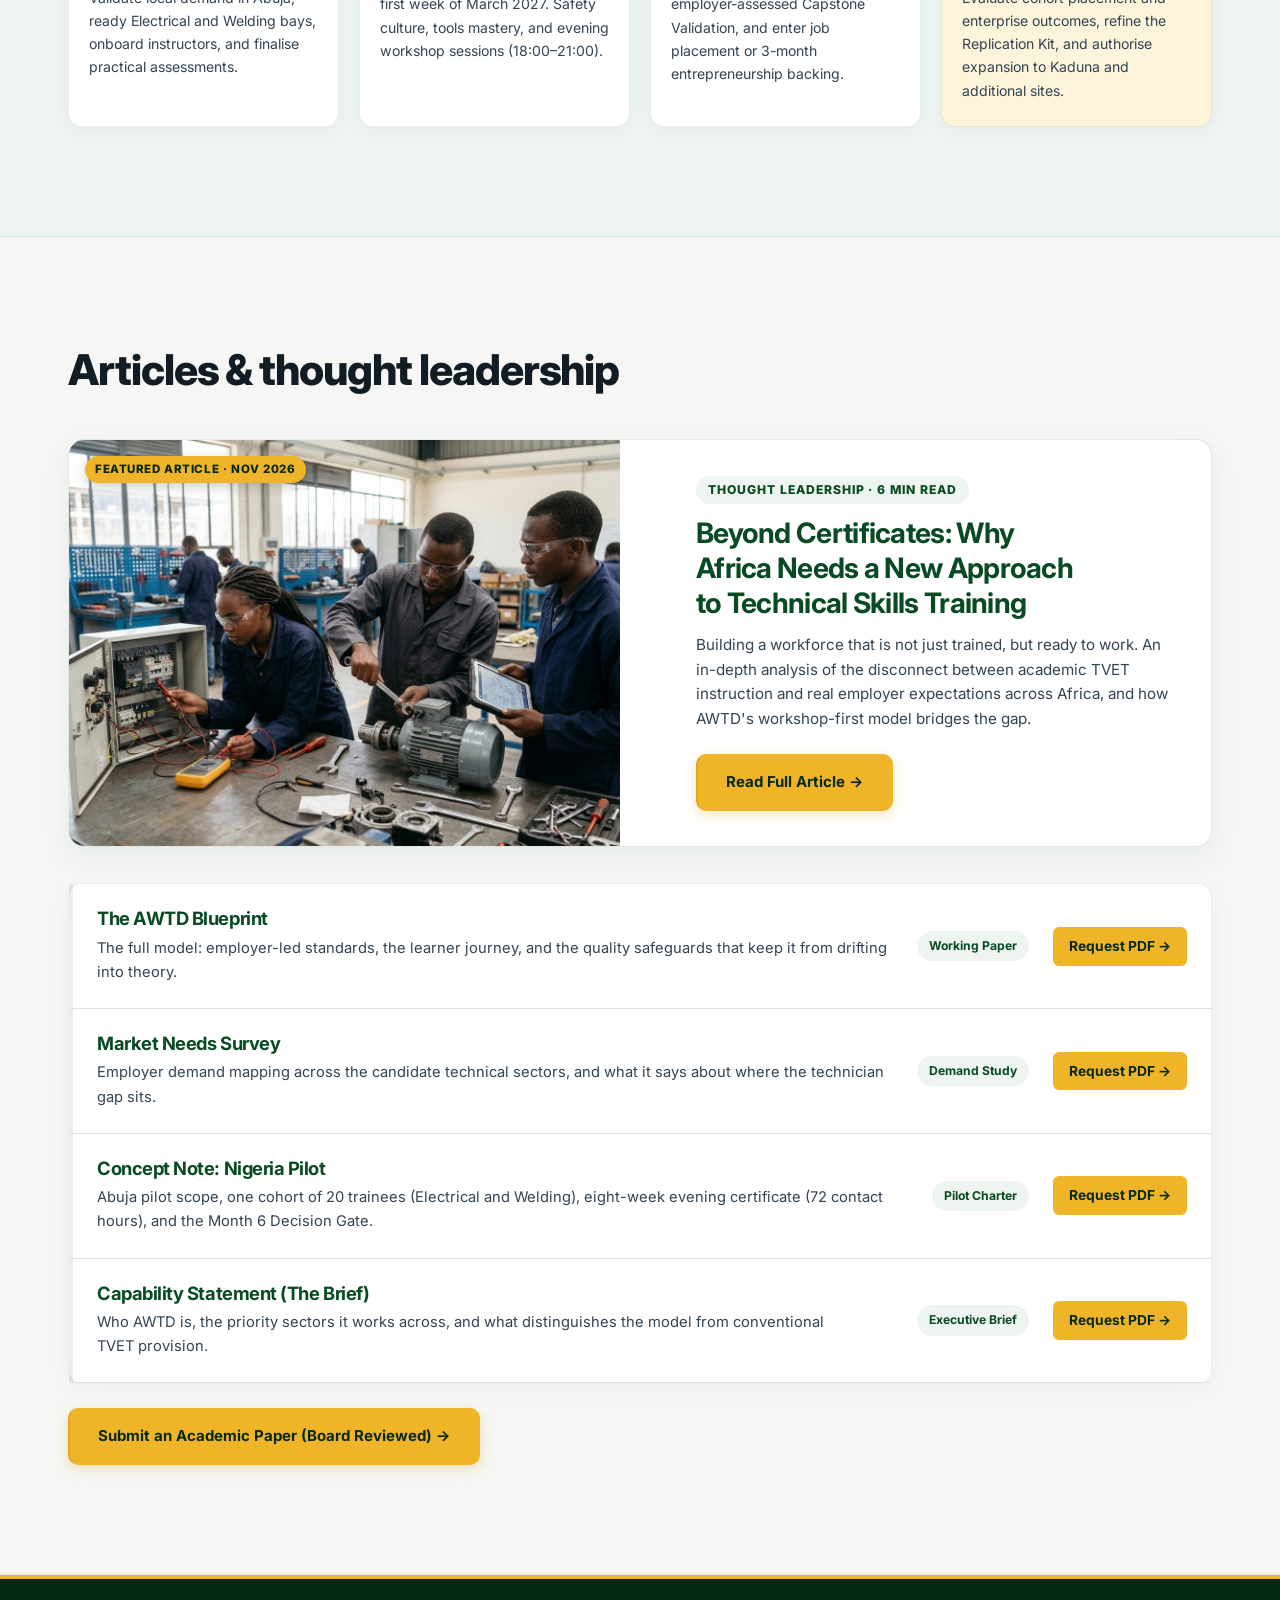
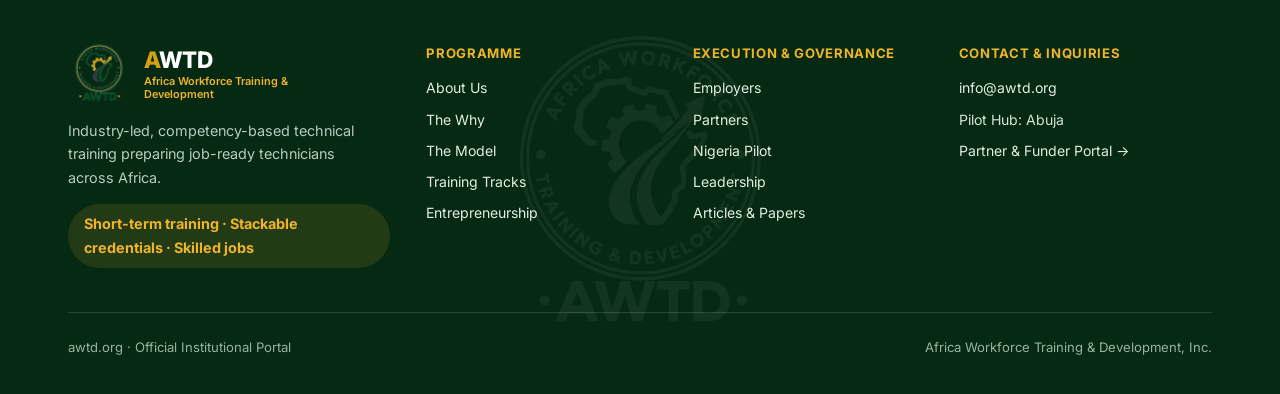
==== commit df646ea4: "Remove color accents from article callouts and switch to neutral editorial cards" ====
--- a/index.html
+++ b/index.html
@@ -1,4 +1,4 @@
-<!DOCTYPE html>
+﻿<!DOCTYPE html>
 <html lang="en">
 <head>
   <meta charset="UTF-8">
@@ -10,7 +10,7 @@
   <link rel="preconnect" href="https://fonts.googleapis.com">
   <link rel="preconnect" href="https://fonts.gstatic.com" crossorigin>
   <link rel="stylesheet" href="https://fonts.googleapis.com/css2?family=Inter:wght@400;500;600;700;800&display=swap">
-  <link rel="stylesheet" href="css/styles.css?v=20261121b">
+  <link rel="stylesheet" href="css/styles.css?v=20261121c">
 </head>
 <body>
 
@@ -1142,6 +1142,6 @@
   </div>
 </footer>
 
-<script src="js/main.js?v=20261121b"></script>
+<script src="js/main.js?v=20261121c"></script>
 </body>
 </html>
